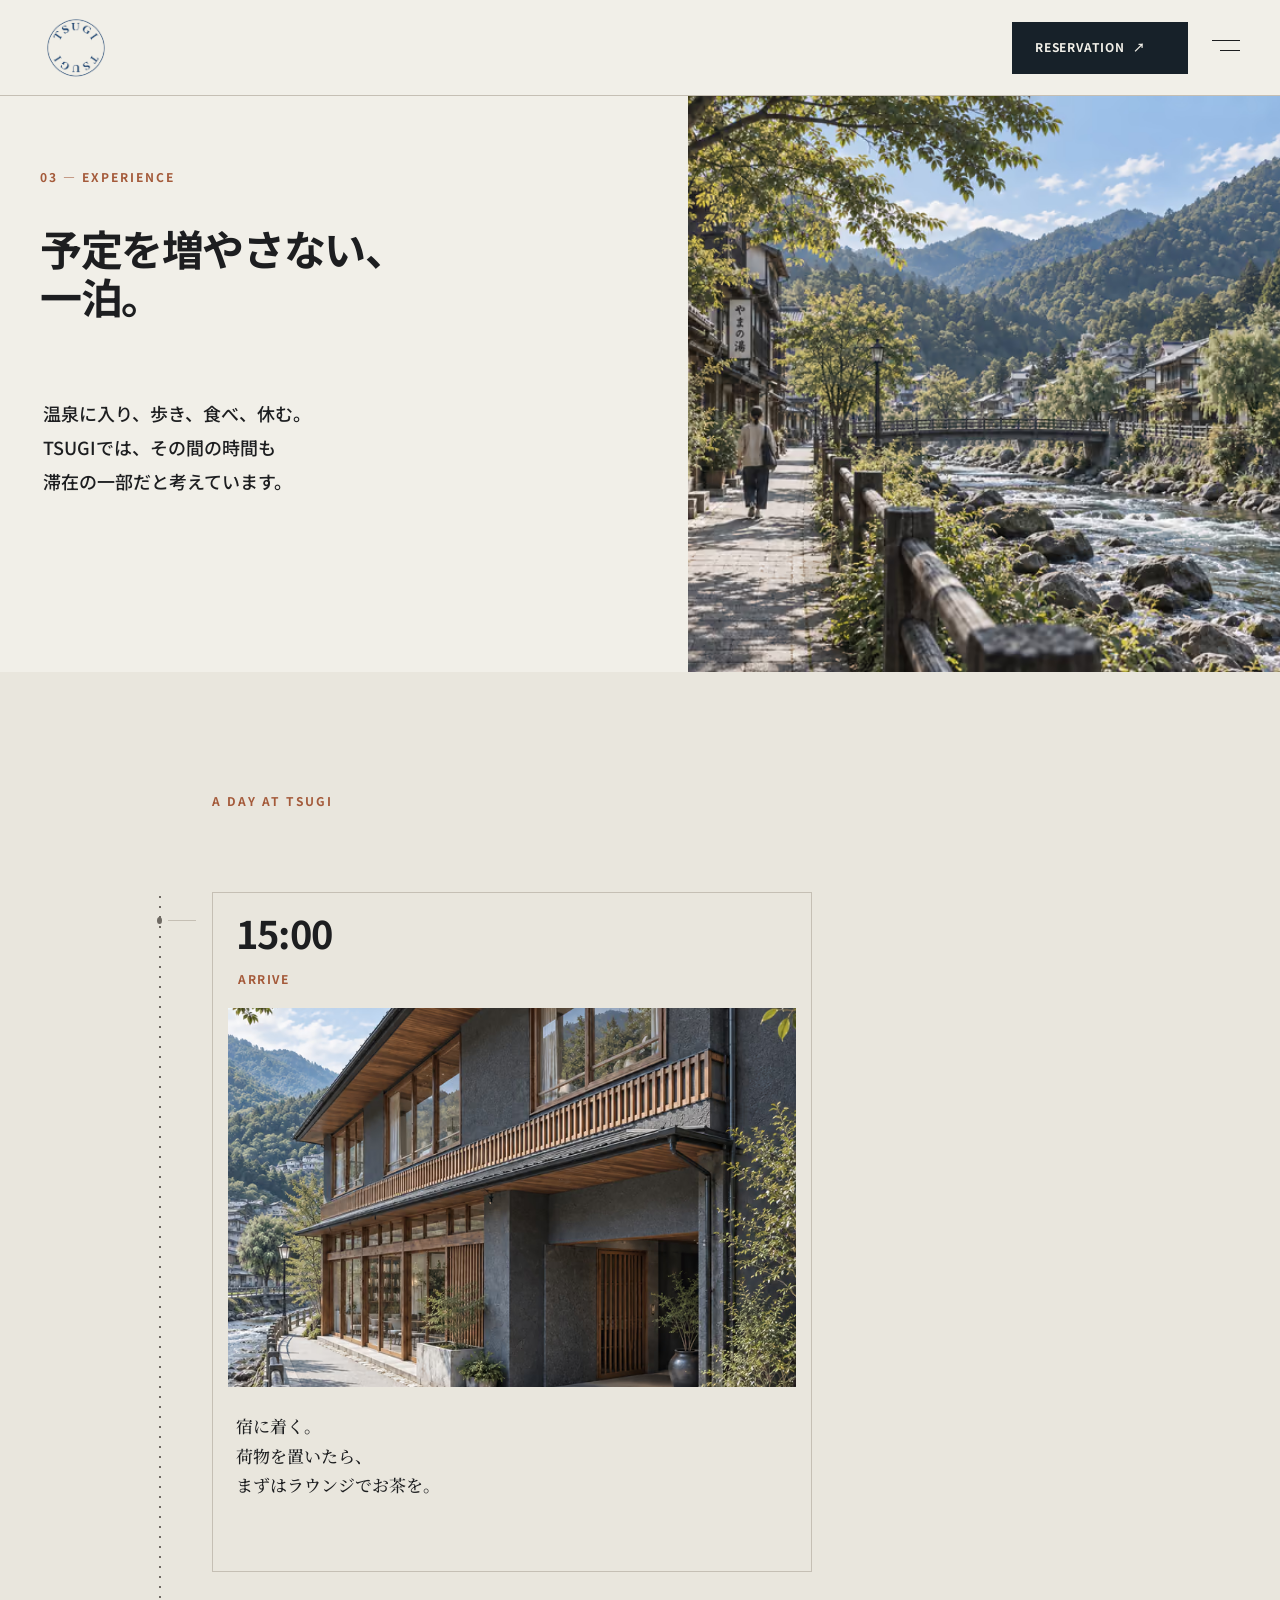
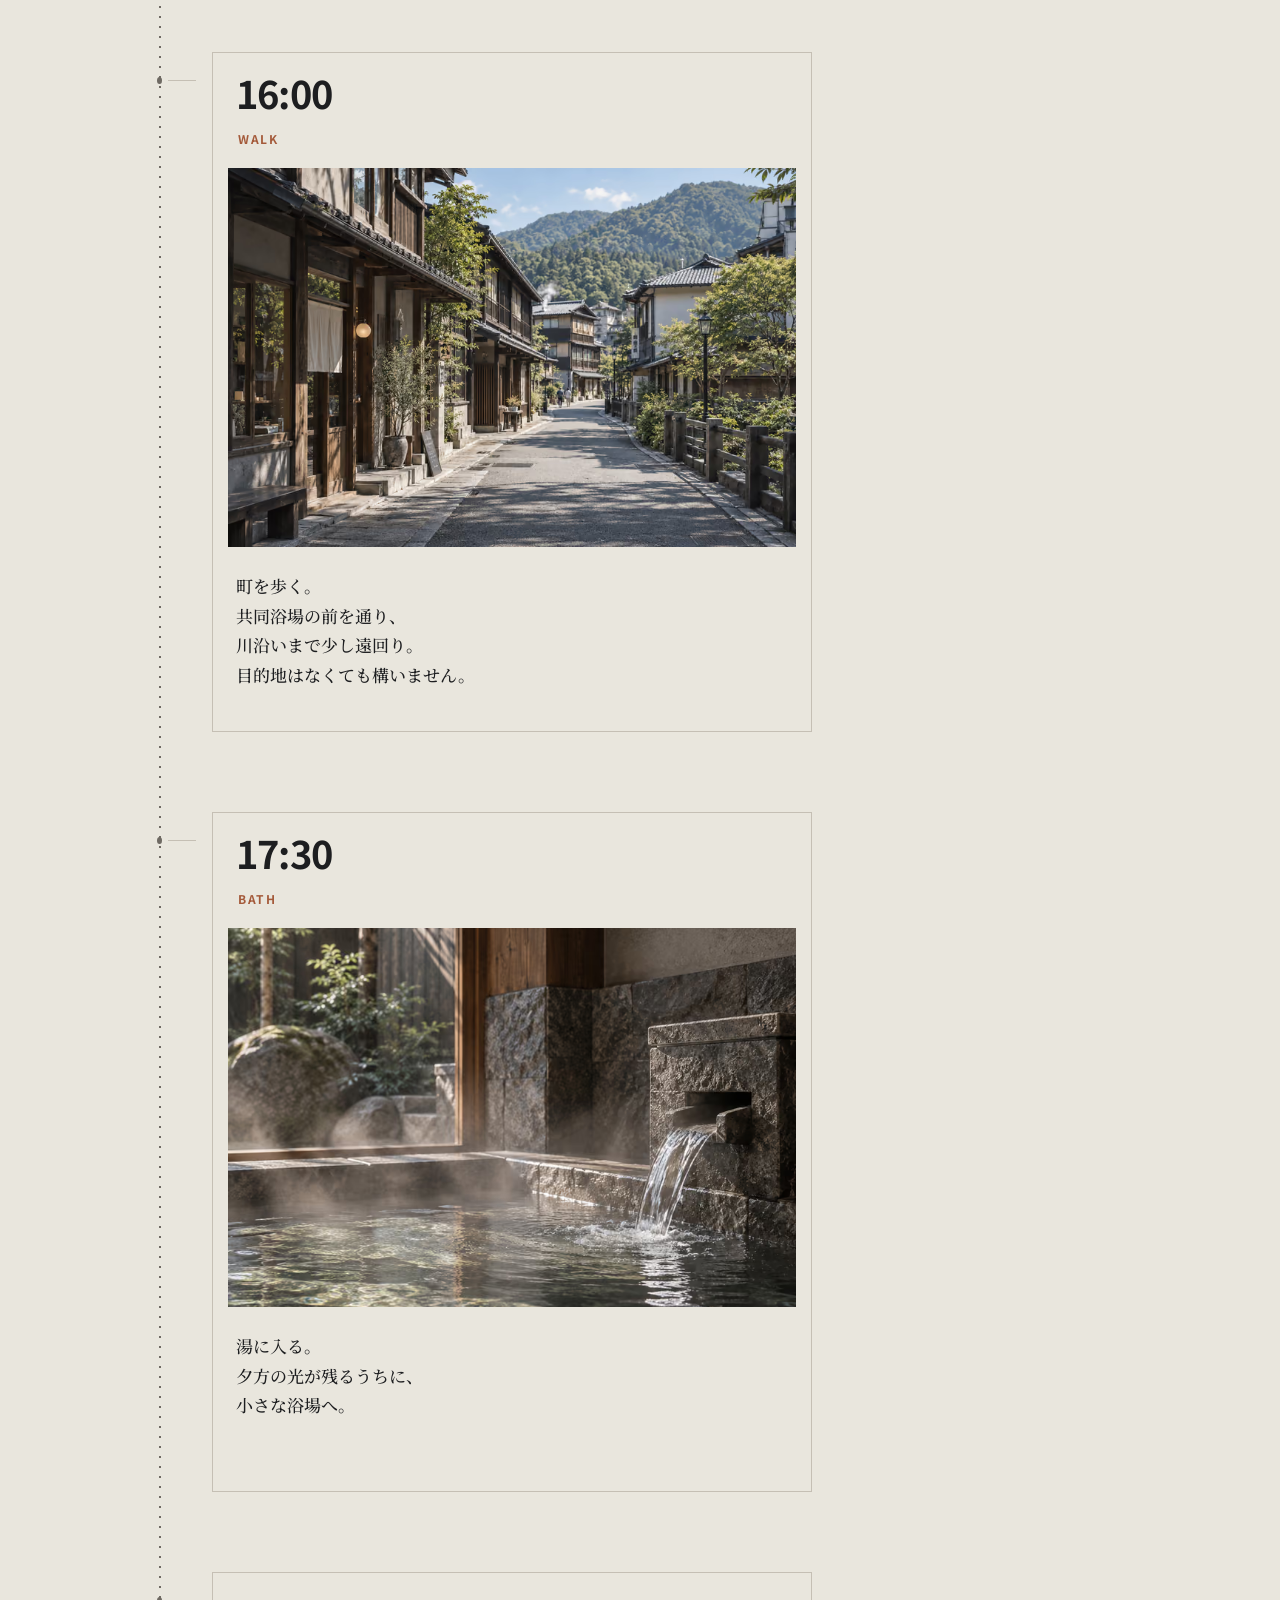
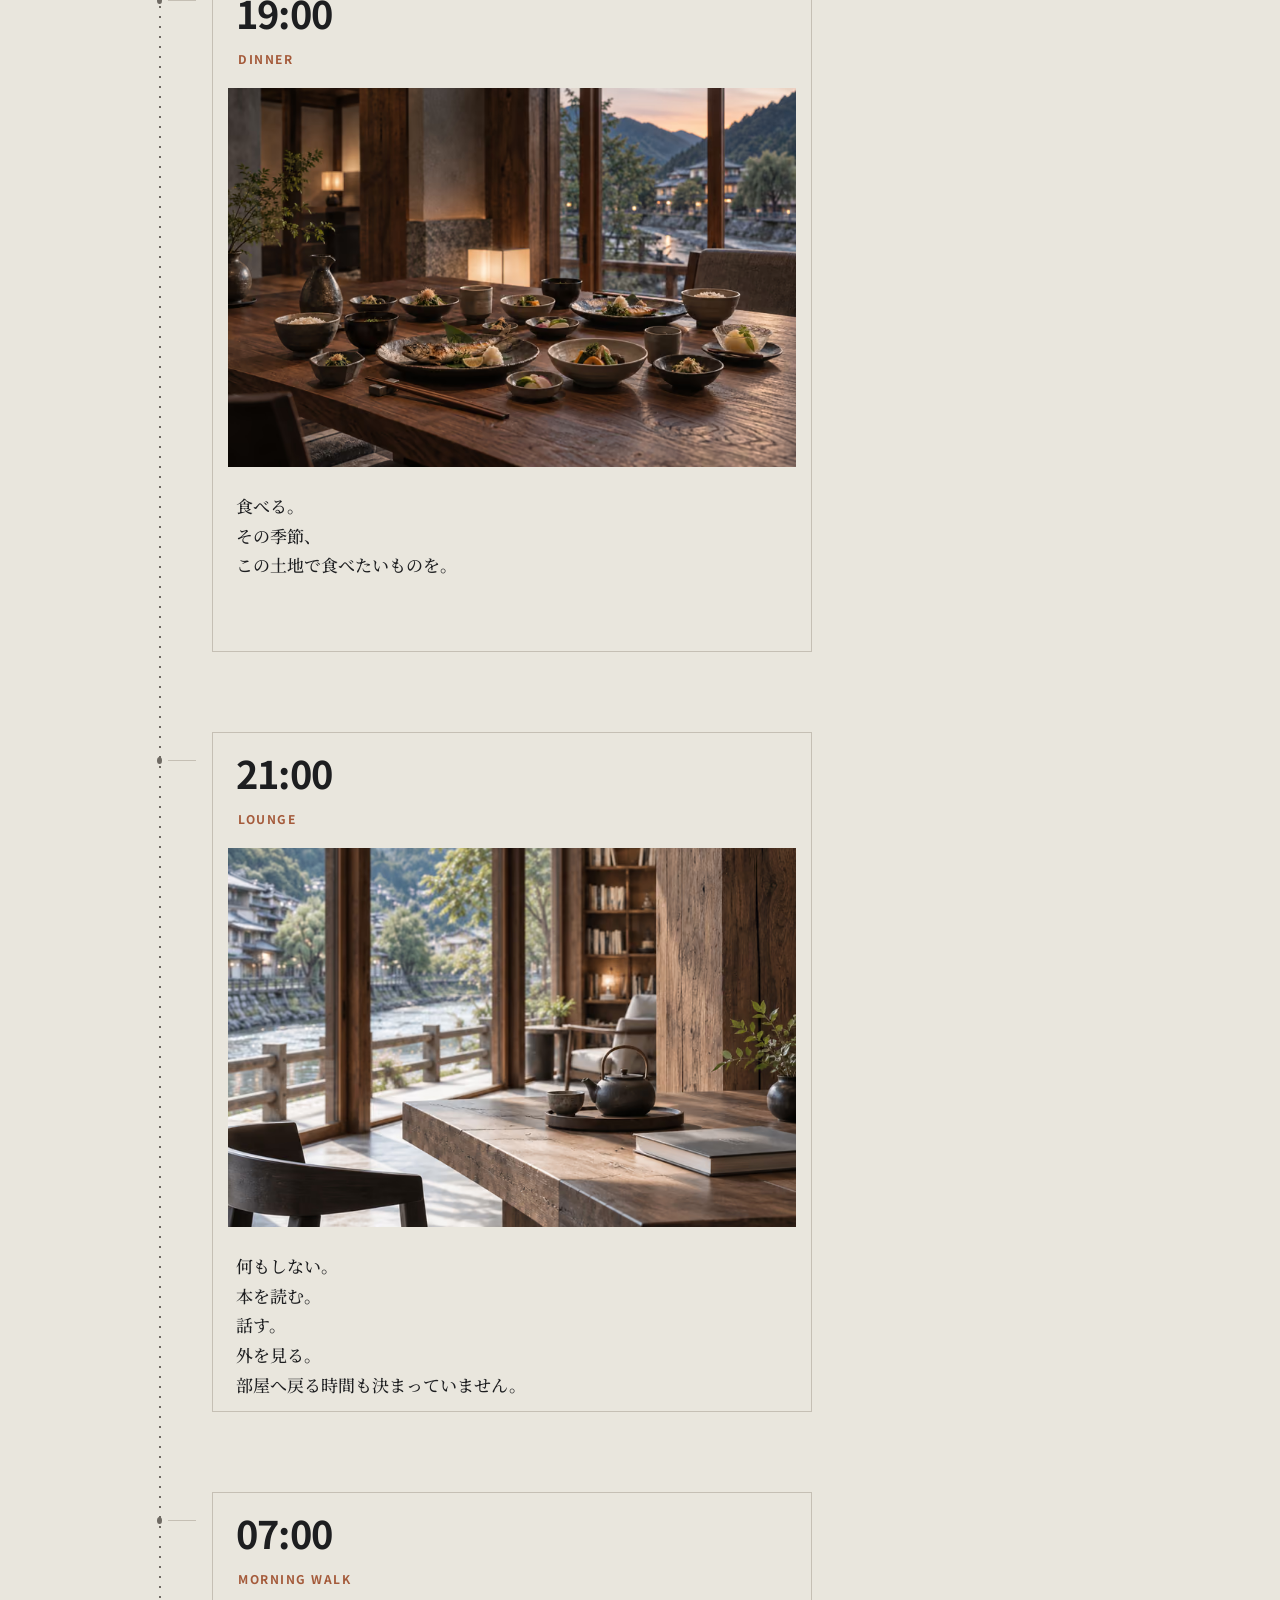
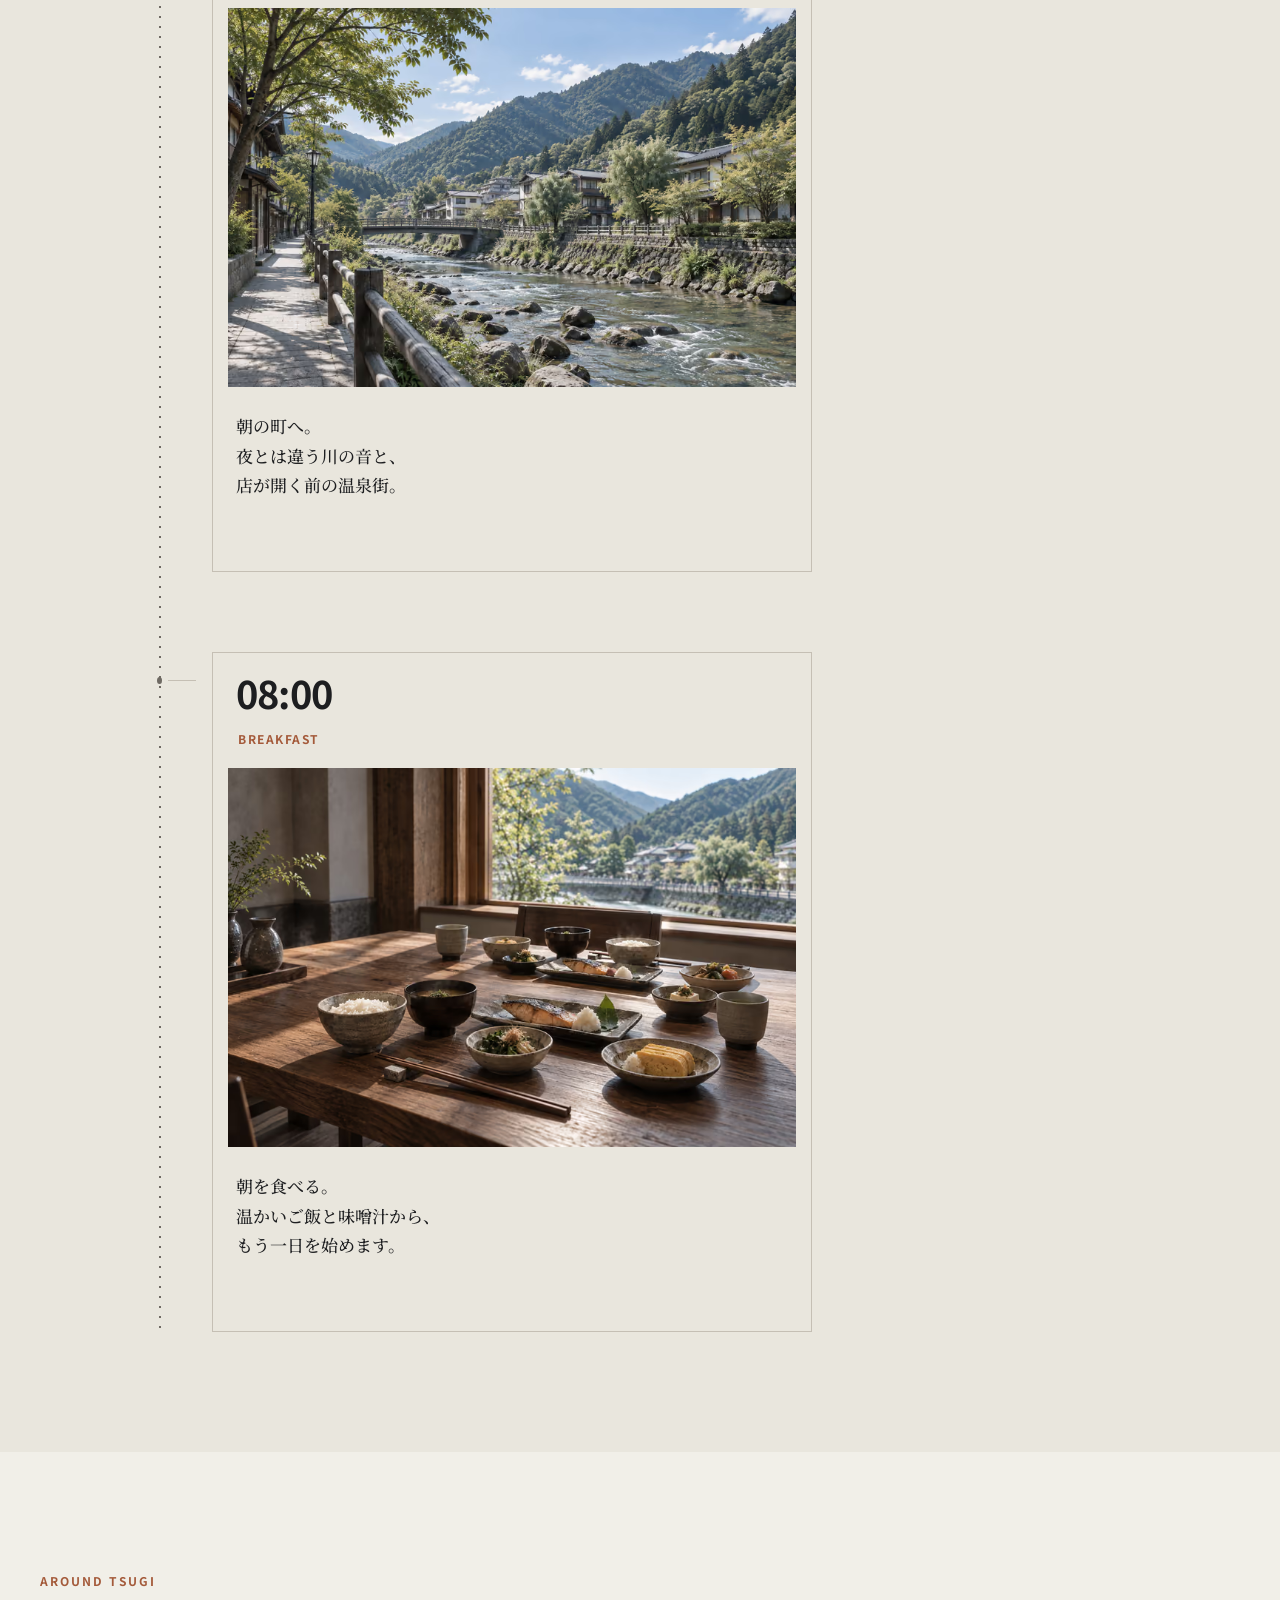
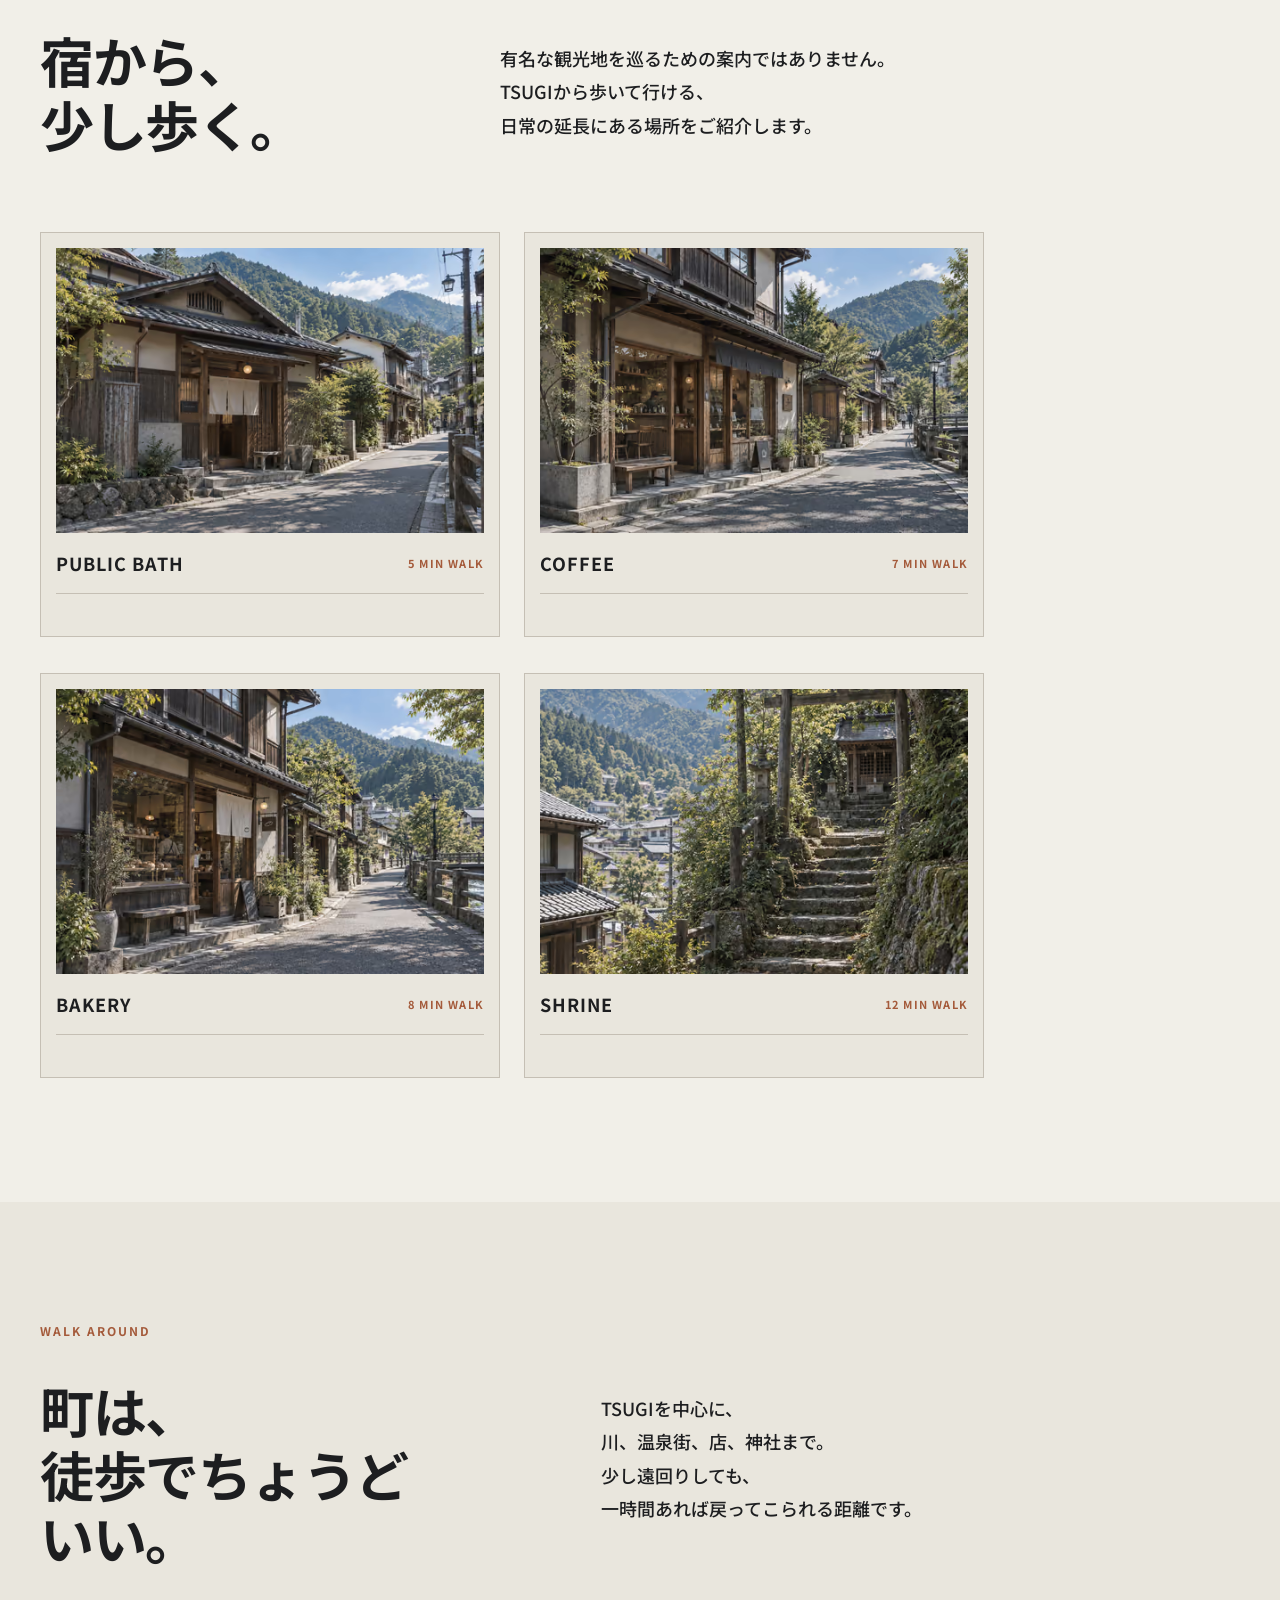
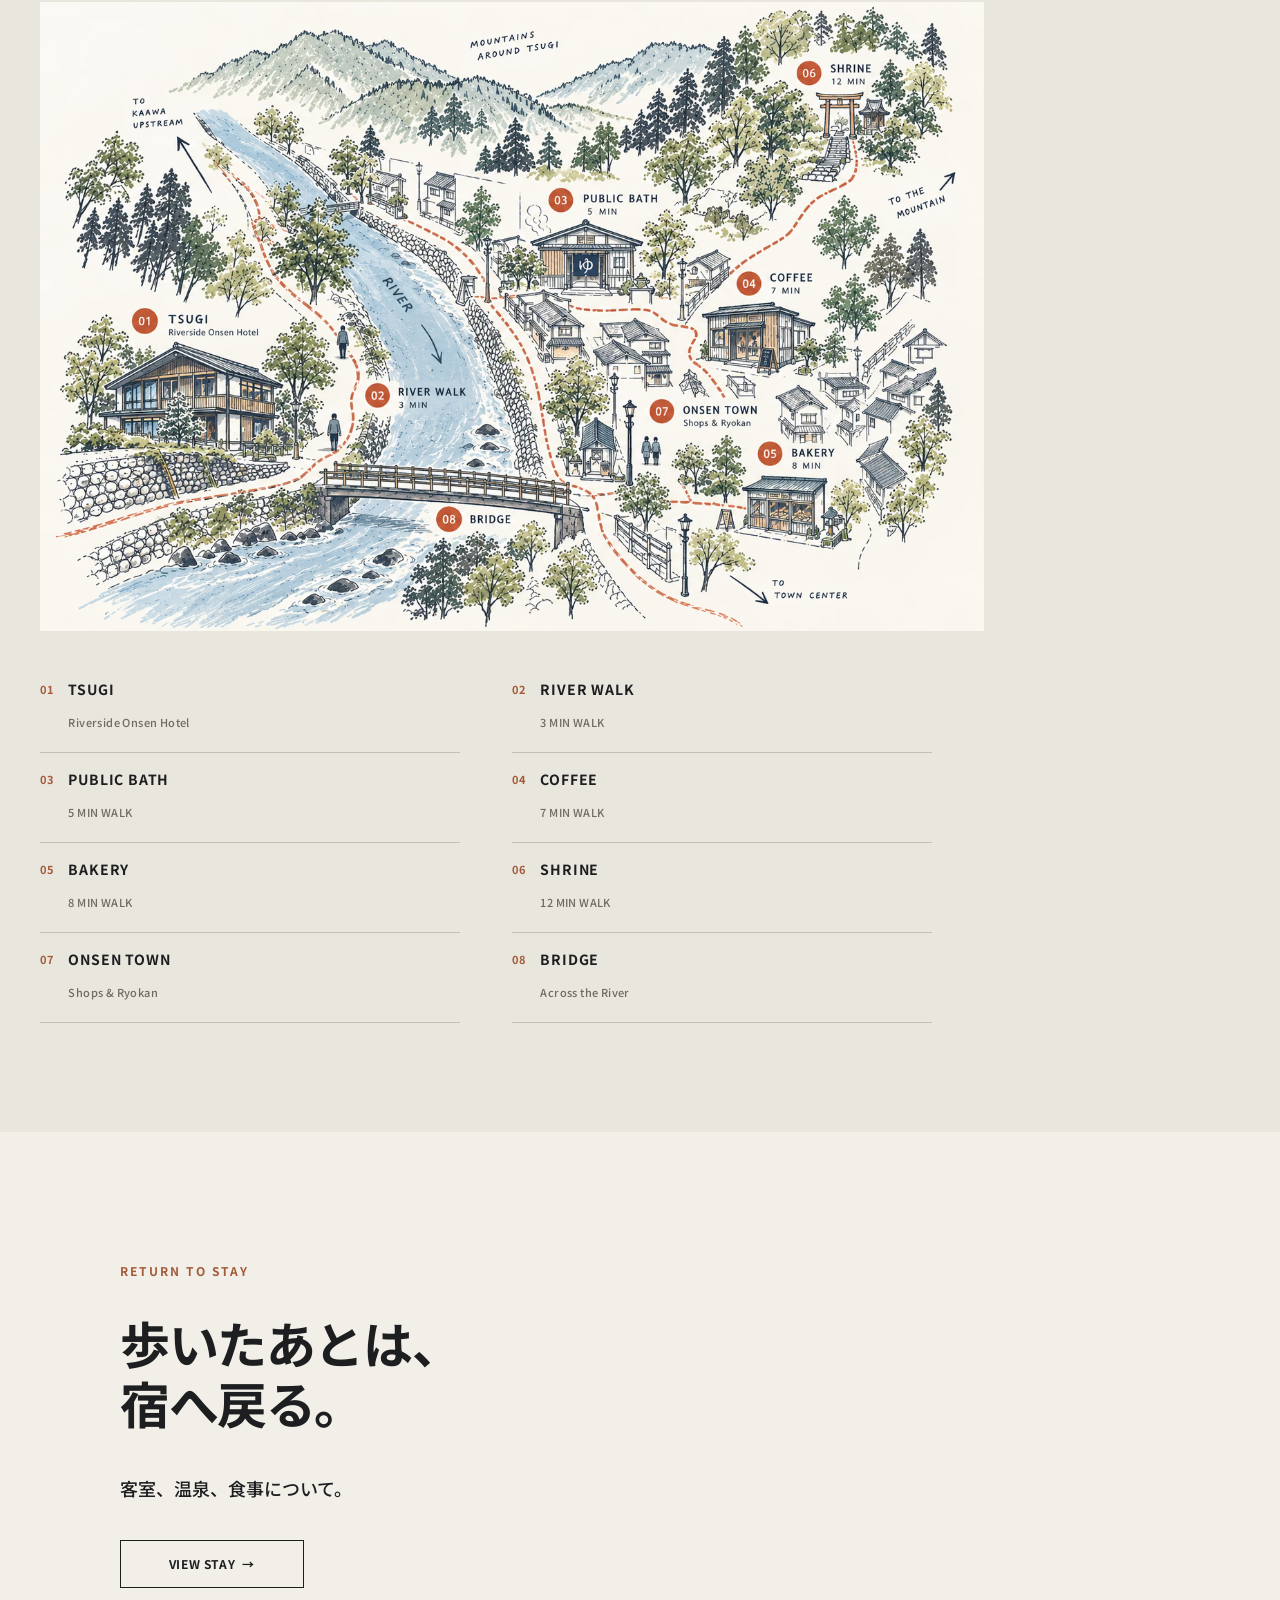
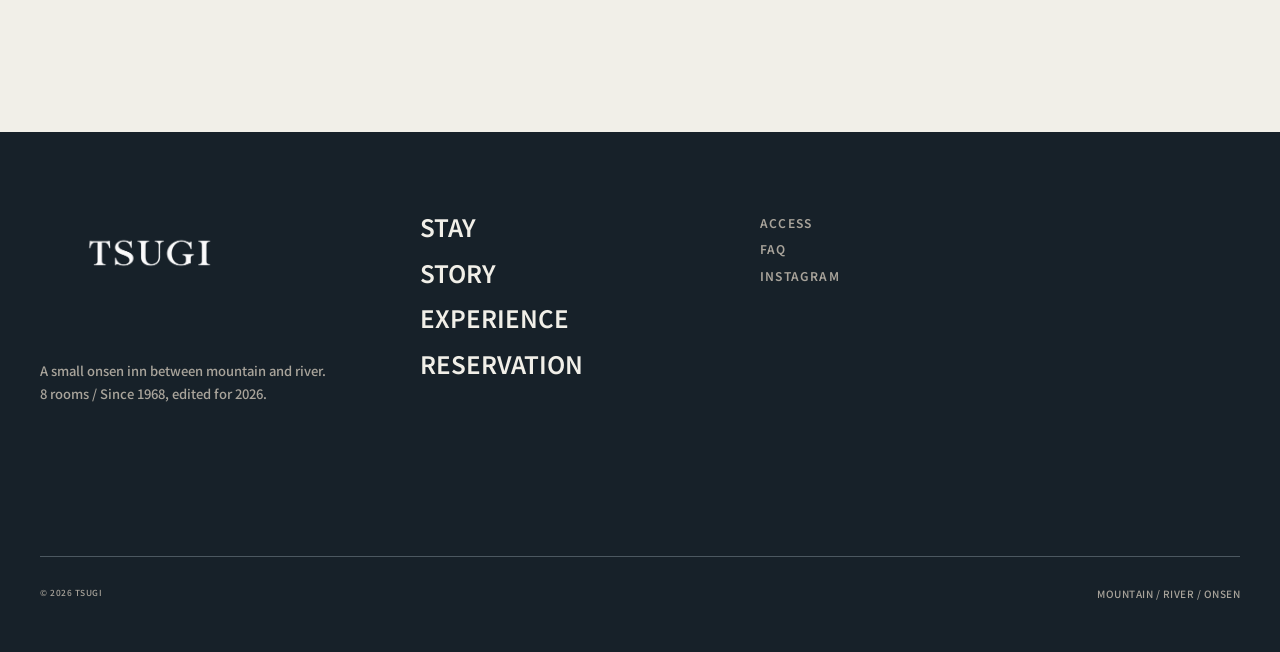
==== experience.html @ dc76c89a "perf: optimize responsive images" ====
<!doctype html>
<html lang="ja">
  <head>
    <meta charset="utf-8">
    <meta name="viewport" content="width=device-width, initial-scale=1">
    <title>EXPERIENCE | TSUGI</title>
    <link rel="preconnect" href="https://fonts.googleapis.com">
    <link rel="preconnect" href="https://fonts.gstatic.com" crossorigin>
    <link href="https://fonts.googleapis.com/css2?family=Noto+Sans+JP:wght@400;500;600;700&amp;family=Noto+Serif+JP:wght@400;500;600&amp;display=swap" rel="stylesheet">
    <link rel="stylesheet" href="assets/css/foundation.css">
    <link rel="stylesheet" href="assets/css/layout.css">
    <link rel="stylesheet" href="assets/css/components.css">
    <link rel="stylesheet" href="assets/css/pages.css">
    <script src="assets/js/main.js" defer></script>
  </head>
  <body class="site-shell page-experience">
    <a class="skip-link" href="#main-content">本文へ移動</a>
    <header class="site-header">
      <div class="site-header__inner container">
        <a class="site-header__logo" href="index.html" aria-label="TSUGI ホーム"><img src="assets/logos/tsugi_circle_logo.png" alt="" width="1254" height="1254"></a>
        <div class="site-header__actions">
          <nav class="site-header__nav" aria-label="グローバルナビゲーション"><ul class="site-header__nav-list">
            <li><a class="site-header__nav-link" href="index.html">HOME</a></li><li><a class="site-header__nav-link" href="stay.html">STAY</a></li><li><a class="site-header__nav-link" href="story.html">STORY</a></li><li><a class="site-header__nav-link" href="experience.html" aria-current="page">EXPERIENCE</a></li>
          </ul></nav>
          <a class="button button--primary site-header__reservation" href="reservation.html"><span>RESERVATION</span><span class="site-header__reservation-arrow" aria-hidden="true">↗</span></a>
          <button class="menu-toggle" type="button" aria-expanded="false" aria-controls="site-menu" aria-label="メニューを開く" data-menu-button><span class="menu-toggle__icon" aria-hidden="true"><span></span><span></span></span></button>
        </div>
      </div>
    </header>

    <div class="menu-overlay" id="site-menu" aria-hidden="true" data-site-menu hidden>
      <div class="menu-overlay__inner container">
        <div class="menu-overlay__top"><a class="menu-overlay__logo" href="index.html" aria-label="TSUGI ホーム"><img src="assets/logos/tsugi_circle_logo_white.png" alt="" width="1254" height="1254"></a><button class="menu-overlay__close" type="button" aria-label="メニューを閉じる" data-menu-close></button></div>
        <nav class="menu-overlay__navigation" aria-label="メニュー"><ul class="menu-overlay__main-list">
          <li><a class="menu-overlay__main-link" href="index.html">HOME</a></li><li><a class="menu-overlay__main-link" href="stay.html">STAY</a></li><li><a class="menu-overlay__main-link" href="story.html">STORY</a></li><li><a class="menu-overlay__main-link" href="experience.html" aria-current="page">EXPERIENCE</a></li><li><a class="menu-overlay__main-link" href="reservation.html">RESERVATION</a></li>
        </ul></nav>
        <div class="menu-overlay__footer"><ul class="menu-overlay__utility" aria-label="補助メニュー"><li><a href="experience.html#access">ACCESS</a></li><li><a href="stay.html#faq">FAQ</a></li><li><span>INSTAGRAM</span></li></ul><div class="menu-overlay__brand-note"><strong>TSUGI</strong><span>A small onsen inn in between mountain and river.</span></div></div>
      </div>
    </div>

    <main class="site-main" id="main-content" tabindex="-1">
      <section class="experience-hero" aria-labelledby="experience-title">
        <div class="experience-hero__content">
          <p class="section-label">03 — EXPERIENCE</p>
          <h1 class="experience-hero__title" id="experience-title">予定を増やさない、<br>一泊。</h1>
          <p class="experience-hero__intro">温泉に入り、<br>歩き、<br>食べ、<br>休む。<br>TSUGIでは、<br>その間の時間も<br>滞在の一部だと考えています。</p>
          <a class="experience-text-link experience-hero__link" href="#day">A DAY AT TSUGI&nbsp; →</a>
          <figure class="experience-hero__figure">
            <picture class="responsive-picture">
              <source type="image/avif" srcset="assets/images/optimized/experience/23_morning_walk-480w.avif 480w, assets/images/optimized/experience/23_morning_walk-768w.avif 768w, assets/images/optimized/experience/23_morning_walk-1024w.avif 1024w, assets/images/optimized/experience/23_morning_walk-1536w.avif 1536w" sizes="(min-width: 1024px) 60vw, 100vw">
              <source type="image/webp" srcset="assets/images/optimized/experience/23_morning_walk-480w.webp 480w, assets/images/optimized/experience/23_morning_walk-768w.webp 768w, assets/images/optimized/experience/23_morning_walk-1024w.webp 1024w, assets/images/optimized/experience/23_morning_walk-1536w.webp 1536w" sizes="(min-width: 1024px) 60vw, 100vw">
              <img src="assets/images/experience/23_morning_walk.png" alt="川沿いの温泉街を朝歩く人" width="1536" height="1024" loading="eager" fetchpriority="high">
            </picture>
          </figure>
        </div>
      </section>

      <section class="experience-day" id="day" aria-labelledby="experience-day-title">
        <h2 class="section-label" id="experience-day-title">A DAY AT TSUGI</h2>
        <ol class="timeline">
          <li class="timeline__item">
            <article class="timeline-card">
              <header class="timeline-card__header"><time class="timeline-card__time" datetime="15:00">15:00</time><h3 class="timeline-card__label">ARRIVE</h3></header>
              <picture class="responsive-picture">
                <source type="image/avif" srcset="assets/images/optimized/exterior/03_entrance-480w.avif 480w, assets/images/optimized/exterior/03_entrance-768w.avif 768w, assets/images/optimized/exterior/03_entrance-1122w.avif 1122w" sizes="(min-width: 1366px) 38vw, (min-width: 768px) 568px, calc(100vw - 40px)">
                <source type="image/webp" srcset="assets/images/optimized/exterior/03_entrance-480w.webp 480w, assets/images/optimized/exterior/03_entrance-768w.webp 768w, assets/images/optimized/exterior/03_entrance-1122w.webp 1122w" sizes="(min-width: 1366px) 38vw, (min-width: 768px) 568px, calc(100vw - 40px)">
                <img class="timeline-card__image" src="assets/images/exterior/03_entrance.png" alt="川沿いにあるTSUGIの玄関" width="1122" height="1402" loading="lazy" decoding="async">
              </picture>
              <p class="timeline-card__copy">宿に着く。<br>荷物を置いたら、<br>まずはラウンジでお茶を。</p>
            </article>
            <p class="timeline-scene-note" aria-hidden="true">MOUNTAIN<br>LIGHT<br>ARRIVE</p>
          </li>
          <li class="timeline__item">
            <article class="timeline-card">
              <header class="timeline-card__header"><time class="timeline-card__time" datetime="16:00">16:00</time><h3 class="timeline-card__label">WALK</h3></header>
              <picture class="responsive-picture">
                <source type="image/avif" srcset="assets/images/optimized/experience/18_onsen_town-480w.avif 480w, assets/images/optimized/experience/18_onsen_town-768w.avif 768w, assets/images/optimized/experience/18_onsen_town-1024w.avif 1024w, assets/images/optimized/experience/18_onsen_town-1536w.avif 1536w" sizes="(min-width: 1366px) 38vw, (min-width: 768px) 568px, calc(100vw - 40px)">
                <source type="image/webp" srcset="assets/images/optimized/experience/18_onsen_town-480w.webp 480w, assets/images/optimized/experience/18_onsen_town-768w.webp 768w, assets/images/optimized/experience/18_onsen_town-1024w.webp 1024w, assets/images/optimized/experience/18_onsen_town-1536w.webp 1536w" sizes="(min-width: 1366px) 38vw, (min-width: 768px) 568px, calc(100vw - 40px)">
                <img class="timeline-card__image" src="assets/images/experience/18_onsen_town.png" alt="山を背景に続く温泉街" width="1536" height="1024" loading="lazy" decoding="async">
              </picture>
              <p class="timeline-card__copy">町を歩く。<br>共同浴場の前を通り、<br>川沿いまで少し遠回り。<br>目的地はなくても構いません。</p>
            </article>
            <p class="timeline-scene-note" aria-hidden="true">TOWN<br>RIVER<br>WALK</p>
          </li>
          <li class="timeline__item">
            <article class="timeline-card">
              <header class="timeline-card__header"><time class="timeline-card__time" datetime="17:30">17:30</time><h3 class="timeline-card__label">BATH</h3></header>
              <picture class="responsive-picture">
                <source type="image/avif" srcset="assets/images/optimized/bath/11_bath_detail-480w.avif 480w, assets/images/optimized/bath/11_bath_detail-768w.avif 768w, assets/images/optimized/bath/11_bath_detail-1122w.avif 1122w" sizes="(min-width: 1366px) 38vw, (min-width: 768px) 568px, calc(100vw - 40px)">
                <source type="image/webp" srcset="assets/images/optimized/bath/11_bath_detail-480w.webp 480w, assets/images/optimized/bath/11_bath_detail-768w.webp 768w, assets/images/optimized/bath/11_bath_detail-1122w.webp 1122w" sizes="(min-width: 1366px) 38vw, (min-width: 768px) 568px, calc(100vw - 40px)">
                <img class="timeline-card__image" src="assets/images/bath/11_bath_detail.png" alt="石造りの浴槽に注ぐ温泉" width="1122" height="1402" loading="lazy" decoding="async">
              </picture>
              <p class="timeline-card__copy">湯に入る。<br>夕方の光が残るうちに、<br>小さな浴場へ。</p>
            </article>
            <p class="timeline-scene-note" aria-hidden="true">STONE<br>STEAM<br>WATER</p>
          </li>
          <li class="timeline__item">
            <article class="timeline-card">
              <header class="timeline-card__header"><time class="timeline-card__time" datetime="19:00">19:00</time><h3 class="timeline-card__label">DINNER</h3></header>
              <picture class="responsive-picture">
                <source type="image/avif" srcset="assets/images/optimized/dining/12_dinner-480w.avif 480w, assets/images/optimized/dining/12_dinner-768w.avif 768w, assets/images/optimized/dining/12_dinner-1024w.avif 1024w, assets/images/optimized/dining/12_dinner-1536w.avif 1536w" sizes="(min-width: 1366px) 38vw, (min-width: 768px) 568px, calc(100vw - 40px)">
                <source type="image/webp" srcset="assets/images/optimized/dining/12_dinner-480w.webp 480w, assets/images/optimized/dining/12_dinner-768w.webp 768w, assets/images/optimized/dining/12_dinner-1024w.webp 1024w, assets/images/optimized/dining/12_dinner-1536w.webp 1536w" sizes="(min-width: 1366px) 38vw, (min-width: 768px) 568px, calc(100vw - 40px)">
                <img class="timeline-card__image" src="assets/images/dining/12_dinner.png" alt="食卓に並ぶ夕食の料理" width="1536" height="1024" loading="lazy" decoding="async">
              </picture>
              <p class="timeline-card__copy">食べる。<br>その季節、<br>この土地で食べたいものを。</p>
            </article>
            <p class="timeline-scene-note" aria-hidden="true">SEASON<br>TABLE<br>DINNER</p>
          </li>
          <li class="timeline__item">
            <article class="timeline-card">
              <header class="timeline-card__header"><time class="timeline-card__time" datetime="21:00">21:00</time><h3 class="timeline-card__label">LOUNGE</h3></header>
              <picture class="responsive-picture">
                <source type="image/avif" srcset="assets/images/optimized/lounge/05_lounge_detail-480w.avif 480w, assets/images/optimized/lounge/05_lounge_detail-768w.avif 768w, assets/images/optimized/lounge/05_lounge_detail-1122w.avif 1122w" sizes="(min-width: 1366px) 38vw, (min-width: 768px) 568px, calc(100vw - 40px)">
                <source type="image/webp" srcset="assets/images/optimized/lounge/05_lounge_detail-480w.webp 480w, assets/images/optimized/lounge/05_lounge_detail-768w.webp 768w, assets/images/optimized/lounge/05_lounge_detail-1122w.webp 1122w" sizes="(min-width: 1366px) 38vw, (min-width: 768px) 568px, calc(100vw - 40px)">
                <img class="timeline-card__image" src="assets/images/lounge/05_lounge_detail.png" alt="川を望むラウンジの木のテーブル" width="1122" height="1402" loading="lazy" decoding="async">
              </picture>
              <p class="timeline-card__copy">何もしない。<br>本を読む。<br>話す。<br>外を見る。<br>部屋へ戻る時間も決まっていません。</p>
            </article>
            <p class="timeline-scene-note" aria-hidden="true">READ<br>TEA<br>WINDOW</p>
          </li>
          <li class="timeline__item">
            <article class="timeline-card">
              <header class="timeline-card__header"><time class="timeline-card__time" datetime="07:00">07:00</time><h3 class="timeline-card__label">MORNING WALK</h3></header>
              <picture class="responsive-picture">
                <source type="image/avif" srcset="assets/images/optimized/experience/17_river-480w.avif 480w, assets/images/optimized/experience/17_river-768w.avif 768w, assets/images/optimized/experience/17_river-1024w.avif 1024w" sizes="(min-width: 1366px) 38vw, (min-width: 768px) 568px, calc(100vw - 40px)">
                <source type="image/webp" srcset="assets/images/optimized/experience/17_river-480w.webp 480w, assets/images/optimized/experience/17_river-768w.webp 768w, assets/images/optimized/experience/17_river-1024w.webp 1024w" sizes="(min-width: 1366px) 38vw, (min-width: 768px) 568px, calc(100vw - 40px)">
                <img class="timeline-card__image" src="assets/images/experience/17_river.png" alt="山あいの温泉街を流れる川" width="1536" height="1024" loading="lazy" decoding="async">
              </picture>
              <p class="timeline-card__copy">朝の町へ。<br>夜とは違う川の音と、<br>店が開く前の温泉街。</p>
            </article>
            <p class="timeline-scene-note" aria-hidden="true">MORNING<br>RIVER<br>QUIET</p>
          </li>
          <li class="timeline__item">
            <article class="timeline-card">
              <header class="timeline-card__header"><time class="timeline-card__time" datetime="08:00">08:00</time><h3 class="timeline-card__label">BREAKFAST</h3></header>
              <picture class="responsive-picture">
                <source type="image/avif" srcset="assets/images/optimized/dining/13_breakfast-480w.avif 480w, assets/images/optimized/dining/13_breakfast-768w.avif 768w, assets/images/optimized/dining/13_breakfast-1024w.avif 1024w, assets/images/optimized/dining/13_breakfast-1536w.avif 1536w" sizes="(min-width: 1366px) 38vw, (min-width: 768px) 568px, calc(100vw - 40px)">
                <source type="image/webp" srcset="assets/images/optimized/dining/13_breakfast-480w.webp 480w, assets/images/optimized/dining/13_breakfast-768w.webp 768w, assets/images/optimized/dining/13_breakfast-1024w.webp 1024w, assets/images/optimized/dining/13_breakfast-1536w.webp 1536w" sizes="(min-width: 1366px) 38vw, (min-width: 768px) 568px, calc(100vw - 40px)">
                <img class="timeline-card__image" src="assets/images/dining/13_breakfast.png" alt="温かいご飯と味噌汁を中心にした朝食" width="1536" height="1024" loading="lazy" decoding="async">
              </picture>
              <p class="timeline-card__copy">朝を食べる。<br>温かいご飯と味噌汁から、<br>もう一日を始めます。</p>
            </article>
            <p class="timeline-scene-note" aria-hidden="true">RICE<br>MISO<br>MORNING</p>
          </li>
        </ol>
      </section>

      <section class="experience-around" aria-labelledby="experience-around-title">
        <p class="section-label">AROUND TSUGI</p>
        <h2 class="experience-around__title" id="experience-around-title">宿から、<br>少し歩く。</h2>
        <p class="experience-around__intro">有名な観光地を巡るための案内ではありません。<br>TSUGIから歩いて行ける、<br>日常の延長にある場所をご紹介します。</p>
        <div class="experience-around__cards">
          <article class="around-card">
            <picture class="responsive-picture">
              <source type="image/avif" srcset="assets/images/optimized/experience/19_public_bath-480w.avif 480w, assets/images/optimized/experience/19_public_bath-768w.avif 768w, assets/images/optimized/experience/19_public_bath-1024w.avif 1024w, assets/images/optimized/experience/19_public_bath-1366w.avif 1366w" sizes="(min-width: 1366px) 42vw, (min-width: 1024px) 428px, (min-width: 768px) calc(100vw - 96px), calc(100vw - 64px)">
              <source type="image/webp" srcset="assets/images/optimized/experience/19_public_bath-480w.webp 480w, assets/images/optimized/experience/19_public_bath-768w.webp 768w, assets/images/optimized/experience/19_public_bath-1024w.webp 1024w, assets/images/optimized/experience/19_public_bath-1366w.webp 1366w" sizes="(min-width: 1366px) 42vw, (min-width: 1024px) 428px, (min-width: 768px) calc(100vw - 96px), calc(100vw - 64px)">
              <img class="around-card__image" src="assets/images/experience/19_public_bath.png" alt="温泉街にある木造の共同浴場" width="1536" height="1024" loading="lazy" decoding="async">
            </picture>
            <div class="around-card__meta"><h3>PUBLIC BATH</h3><p>5 MIN WALK</p></div>
          </article>
          <article class="around-card">
            <picture class="responsive-picture">
              <source type="image/avif" srcset="assets/images/optimized/experience/20_coffee_shop-480w.avif 480w, assets/images/optimized/experience/20_coffee_shop-768w.avif 768w, assets/images/optimized/experience/20_coffee_shop-1024w.avif 1024w, assets/images/optimized/experience/20_coffee_shop-1366w.avif 1366w" sizes="(min-width: 1366px) 42vw, (min-width: 1024px) 428px, (min-width: 768px) calc(100vw - 96px), calc(100vw - 64px)">
              <source type="image/webp" srcset="assets/images/optimized/experience/20_coffee_shop-480w.webp 480w, assets/images/optimized/experience/20_coffee_shop-768w.webp 768w, assets/images/optimized/experience/20_coffee_shop-1024w.webp 1024w, assets/images/optimized/experience/20_coffee_shop-1366w.webp 1366w" sizes="(min-width: 1366px) 42vw, (min-width: 1024px) 428px, (min-width: 768px) calc(100vw - 96px), calc(100vw - 64px)">
              <img class="around-card__image" src="assets/images/experience/20_coffee_shop.png" alt="温泉街の木造のコーヒーショップ" width="1536" height="1024" loading="lazy" decoding="async">
            </picture>
            <div class="around-card__meta"><h3>COFFEE</h3><p>7 MIN WALK</p></div>
          </article>
          <article class="around-card">
            <picture class="responsive-picture">
              <source type="image/avif" srcset="assets/images/optimized/experience/21_bakery-480w.avif 480w, assets/images/optimized/experience/21_bakery-768w.avif 768w, assets/images/optimized/experience/21_bakery-1024w.avif 1024w, assets/images/optimized/experience/21_bakery-1366w.avif 1366w" sizes="(min-width: 1366px) 42vw, (min-width: 1024px) 428px, (min-width: 768px) calc(100vw - 96px), calc(100vw - 64px)">
              <source type="image/webp" srcset="assets/images/optimized/experience/21_bakery-480w.webp 480w, assets/images/optimized/experience/21_bakery-768w.webp 768w, assets/images/optimized/experience/21_bakery-1024w.webp 1024w, assets/images/optimized/experience/21_bakery-1366w.webp 1366w" sizes="(min-width: 1366px) 42vw, (min-width: 1024px) 428px, (min-width: 768px) calc(100vw - 96px), calc(100vw - 64px)">
              <img class="around-card__image" src="assets/images/experience/21_bakery.png" alt="川沿いの通りにあるベーカリー" width="1536" height="1024" loading="lazy" decoding="async">
            </picture>
            <div class="around-card__meta"><h3>BAKERY</h3><p>8 MIN WALK</p></div>
          </article>
          <article class="around-card">
            <picture class="responsive-picture">
              <source type="image/avif" srcset="assets/images/optimized/experience/22_shrine_path-480w.avif 480w, assets/images/optimized/experience/22_shrine_path-768w.avif 768w, assets/images/optimized/experience/22_shrine_path-1122w.avif 1122w" sizes="(min-width: 1366px) 42vw, (min-width: 1024px) 428px, (min-width: 768px) calc(100vw - 96px), calc(100vw - 64px)">
              <source type="image/webp" srcset="assets/images/optimized/experience/22_shrine_path-480w.webp 480w, assets/images/optimized/experience/22_shrine_path-768w.webp 768w, assets/images/optimized/experience/22_shrine_path-1122w.webp 1122w" sizes="(min-width: 1366px) 42vw, (min-width: 1024px) 428px, (min-width: 768px) calc(100vw - 96px), calc(100vw - 64px)">
              <img class="around-card__image" src="assets/images/experience/22_shrine_path.png" alt="木立の中を神社へ続く石段" width="1122" height="1402" loading="lazy" decoding="async">
            </picture>
            <div class="around-card__meta"><h3>SHRINE</h3><p>12 MIN WALK</p></div>
          </article>
        </div>
      </section>

      <section class="experience-map" id="access" aria-labelledby="experience-map-title">
        <p class="section-label">WALK AROUND</p>
        <h2 class="experience-map__title" id="experience-map-title">町は、<br>徒歩でちょうどいい。</h2>
        <p class="experience-map__copy">TSUGIを中心に、<br>川、温泉街、店、神社まで。<br>少し遠回りしても、<br>一時間あれば戻ってこられる距離です。</p>
        <figure class="experience-map__figure">
          <picture class="responsive-picture">
            <source type="image/avif" srcset="assets/images/optimized/map/25_neighborhood_map_simplified-480w.avif 480w, assets/images/optimized/map/25_neighborhood_map_simplified-768w.avif 768w, assets/images/optimized/map/25_neighborhood_map_simplified-1024w.avif 1024w, assets/images/optimized/map/25_neighborhood_map_simplified-1366w.avif 1366w, assets/images/optimized/map/25_neighborhood_map_simplified-1536w.avif 1536w" sizes="(min-width: 1024px) 92vw, (min-width: 768px) calc(100vw - 66px), 100vw">
            <source type="image/webp" srcset="assets/images/optimized/map/25_neighborhood_map_simplified-480w.webp 480w, assets/images/optimized/map/25_neighborhood_map_simplified-768w.webp 768w, assets/images/optimized/map/25_neighborhood_map_simplified-1024w.webp 1024w, assets/images/optimized/map/25_neighborhood_map_simplified-1366w.webp 1366w, assets/images/optimized/map/25_neighborhood_map_simplified-1536w.webp 1536w" sizes="(min-width: 1024px) 92vw, (min-width: 768px) calc(100vw - 66px), 100vw">
            <img src="assets/images/map/25_neighborhood_map_simplified.png" alt="TSUGIと周辺の川、温泉街、店、神社を示す案内地図" width="1536" height="1024" loading="lazy" decoding="async">
          </picture>
        </figure>
        <ol class="map-legend" aria-label="地図の凡例">
          <li class="map-legend__item"><span class="map-legend__number">01</span><span class="map-legend__text"><strong>TSUGI</strong><small>Riverside Onsen Hotel</small></span></li>
          <li class="map-legend__item"><span class="map-legend__number">02</span><span class="map-legend__text"><strong>RIVER WALK</strong><small>3 MIN WALK</small></span></li>
          <li class="map-legend__item"><span class="map-legend__number">03</span><span class="map-legend__text"><strong>PUBLIC BATH</strong><small>5 MIN WALK</small></span></li>
          <li class="map-legend__item"><span class="map-legend__number">04</span><span class="map-legend__text"><strong>COFFEE</strong><small>7 MIN WALK</small></span></li>
          <li class="map-legend__item"><span class="map-legend__number">05</span><span class="map-legend__text"><strong>BAKERY</strong><small>8 MIN WALK</small></span></li>
          <li class="map-legend__item"><span class="map-legend__number">06</span><span class="map-legend__text"><strong>SHRINE</strong><small>12 MIN WALK</small></span></li>
          <li class="map-legend__item"><span class="map-legend__number">07</span><span class="map-legend__text"><strong>ONSEN TOWN</strong><small>Shops &amp; Ryokan</small></span></li>
          <li class="map-legend__item"><span class="map-legend__number">08</span><span class="map-legend__text"><strong>BRIDGE</strong><small>Across the River</small></span></li>
        </ol>
      </section>

      <section class="experience-closing" aria-labelledby="experience-closing-title">
        <p class="section-label experience-closing__label">RETURN TO STAY</p>
        <h2 class="experience-closing__title" id="experience-closing-title">歩いたあとは、<br>宿へ戻る。</h2>
        <p class="experience-closing__copy">客室、温泉、食事について。</p>
        <a class="button button--secondary experience-closing__button" href="stay.html">VIEW STAY&nbsp; →</a>
      </section>
    </main>

    <footer class="site-footer" id="site-footer"><div class="container">
      <div class="site-footer__grid">
        <div class="site-footer__brand"><a class="site-footer__logo" href="index.html" aria-label="TSUGI ホーム"><img src="assets/logos/tsugi_wordmark_white.png" alt="" width="1448" height="1086"></a><p class="site-footer__description"><span class="site-footer__description-brand">TSUGI<br></span>A small onsen inn between mountain and river.<br>8 rooms / Since 1968, edited for 2026.</p></div>
        <nav class="site-footer__main" aria-label="フッターナビゲーション"><ul class="site-footer__main-list"><li><a href="stay.html">STAY</a></li><li><a href="story.html">STORY</a></li><li><a href="experience.html" aria-current="page">EXPERIENCE</a></li><li><a href="reservation.html">RESERVATION</a></li></ul></nav>
        <nav class="site-footer__utility" aria-label="補助ナビゲーション"><ul class="site-footer__utility-list"><li><a href="experience.html#access">ACCESS</a></li><li><a href="stay.html#faq">FAQ</a></li><li><span class="site-footer__utility-text">INSTAGRAM</span></li></ul></nav>
      </div>
      <div class="site-footer__bottom"><small>© 2026 TSUGI</small><span class="site-footer__location">MOUNTAIN / RIVER / ONSEN</span></div>
    </div></footer>
  </body>
</html>
---- assets/css/layout.css ----
@layer layout;

@layer layout {
  .site-shell {
    display: flex;
    min-height: 100vh;
    flex-direction: column;
  }

  .site-main {
    flex: 1;
  }

  .container {
    width: min(calc(100% - (var(--page-gutter) * 2)), var(--container-max));
    margin-inline: auto;
  }

  .section {
    padding-block: var(--section-space);
  }

  .grid {
    display: grid;
    grid-template-columns: repeat(4, minmax(0, 1fr));
    gap: 12px;
  }

  @media (min-width: 768px) {
    .grid {
      grid-template-columns: repeat(12, minmax(0, 1fr));
      gap: 16px;
    }
  }

  @media (min-width: 1366px) {
    .grid {
      gap: 22px;
    }
  }

  @media (min-width: 1440px) {
    .grid {
      gap: 24px;
    }
  }
}
---- assets/css/components.css ----
@layer components;

@layer components {
  .skip-link {
    position: fixed;
    z-index: 2000;
    top: 12px;
    left: 12px;
    padding: 10px 14px;
    color: var(--color-bone);
    background: var(--color-navy);
    font-size: 13px;
    font-weight: 700;
    letter-spacing: 0.04em;
    transform: translateY(-160%);
  }

  .skip-link:focus {
    transform: translateY(0);
  }

  .site-header {
    position: relative;
    z-index: 100;
    height: var(--header-height);
    border-bottom: 1px solid var(--color-line);
    background: var(--color-bone);
  }

  .site-header__inner {
    display: flex;
    width: auto;
    height: 100%;
    margin-inline: 0;
    padding-right: 20px;
    padding-left: 14px;
    align-items: center;
    justify-content: space-between;
  }

  .site-header__logo,
  .menu-overlay__logo {
    display: inline-flex;
    flex: 0 0 auto;
    align-items: center;
  }

  .site-header__logo {
    width: 56px;
    height: 56px;
  }

  .site-header__logo img,
  .menu-overlay__logo img,
  .site-footer__logo img {
    width: 100%;
    height: 100%;
    object-fit: contain;
  }

  .site-header__actions {
    display: flex;
    height: 100%;
    align-items: center;
    gap: 3px;
  }

  .site-header__nav {
    display: none;
  }

  .button {
    display: inline-flex;
    min-height: 44px;
    align-items: center;
    justify-content: center;
    border: 1px solid transparent;
    border-radius: 0;
    font-weight: 700;
    line-height: 1.2;
  }

  .button--primary {
    width: 240px;
    min-height: 60px;
    padding-inline: 28px;
    color: var(--color-bone);
    background: var(--color-navy);
    font-size: 14px;
    letter-spacing: 1px;
  }

  .button--secondary {
    width: 160px;
    min-height: 44px;
    padding-inline: 20px;
    border-color: var(--color-ink);
    color: var(--color-ink);
    background: transparent;
    font-size: 12px;
    letter-spacing: 0.5px;
  }

  .site-header__reservation {
    width: 112px;
    min-width: 112px;
    min-height: 44px;
    padding: 0;
    border-color: transparent;
    color: var(--color-ink);
    background: transparent;
    font-size: 11px;
    letter-spacing: 0.6px;
  }

  .site-header__reservation-arrow {
    display: none;
  }

  .button:hover,
  .button:focus-visible,
  .site-header__nav-link:hover,
  .site-header__nav-link:focus-visible,
  .site-footer a:hover,
  .site-footer a:focus-visible {
    color: var(--color-rust);
  }

  .button--primary:hover,
  .button--primary:focus-visible {
    color: var(--color-navy);
    border-color: var(--color-navy);
    background: var(--color-bone);
  }

  .site-header__reservation:hover,
  .site-header__reservation:focus-visible {
    color: var(--color-rust);
    border-color: transparent;
    background: transparent;
  }

  .menu-toggle {
    display: inline-flex;
    width: 44px;
    height: 44px;
    cursor: pointer;
    align-items: center;
    justify-content: flex-end;
  }

  .menu-toggle__icon {
    position: relative;
    display: block;
    width: 28px;
    height: 40px;
  }

  .menu-toggle__icon span {
    position: absolute;
    right: 0;
    display: block;
    width: 28px;
    height: 1px;
    background: var(--color-ink);
  }

  .menu-toggle__icon span:first-child {
    top: 12px;
  }

  .menu-toggle__icon span:nth-child(2) {
    top: 22px;
    width: 20px;
  }

  .menu-overlay {
    position: fixed;
    z-index: 1000;
    inset: 0;
    overflow-y: auto;
    color: var(--color-bone);
    background: var(--color-navy);
  }

  .menu-overlay__inner {
    display: flex;
    width: 100%;
    max-width: none;
    min-height: 100%;
    margin: 0;
    padding: 16px 20px 24px;
    flex-direction: column;
    justify-content: space-between;
  }

  .menu-overlay__top {
    display: flex;
    height: 56px;
    align-items: center;
    justify-content: space-between;
  }

  .menu-overlay__logo {
    width: 56px;
    height: 56px;
  }

  .menu-overlay__close {
    position: relative;
    display: inline-flex;
    width: 40px;
    height: 40px;
    cursor: pointer;
    align-items: center;
    justify-content: center;
  }

  .menu-overlay__close::before,
  .menu-overlay__close::after {
    position: absolute;
    width: 28.284px;
    height: 1px;
    background: currentColor;
    content: "";
  }

  .menu-overlay__close::before {
    transform: rotate(45deg);
  }

  .menu-overlay__close::after {
    transform: rotate(-45deg);
  }

  .menu-overlay__navigation {
    width: 100%;
  }

  .menu-overlay__main-list {
    display: grid;
    gap: 8px;
  }

  .menu-overlay__main-link {
    position: relative;
    display: flex;
    min-height: 48px;
    align-items: center;
    color: var(--color-bone);
    font-size: 32px;
    font-weight: 600;
    letter-spacing: 0.6px;
    line-height: 1;
  }

  .menu-overlay__main-link[aria-current="page"] {
    padding-left: 32px;
  }

  .menu-overlay__main-link[aria-current="page"]::before {
    position: absolute;
    left: 0;
    color: var(--color-rust);
    content: "—";
    font-size: 14px;
    font-weight: 700;
  }

  .menu-overlay__main-link:hover,
  .menu-overlay__main-link:focus-visible {
    color: var(--color-rust);
  }

  .menu-overlay__main-list li:last-child {
    margin-top: 32px;
  }

  .menu-overlay__main-list li:last-child .menu-overlay__main-link {
    width: 100%;
    max-width: 335px;
    min-height: 56px;
    padding: 0 20px;
    color: var(--color-navy);
    background: var(--color-bone);
    font-size: 12px;
    font-weight: 700;
    letter-spacing: 1px;
    justify-content: space-between;
  }

  .menu-overlay__main-list li:last-child .menu-overlay__main-link::after {
    content: "↗";
    font-size: 16px;
    font-weight: 500;
  }

  .menu-overlay__footer {
    display: grid;
    gap: 24px;
  }

  .menu-overlay__utility {
    display: flex;
    flex-wrap: wrap;
    gap: 24px;
    color: var(--color-bone);
    font-size: 11px;
    font-weight: 600;
    letter-spacing: 1px;
  }

  .menu-overlay__brand-note {
    display: grid;
    gap: 6px;
  }

  .menu-overlay__brand-note strong {
    font-size: 12px;
    letter-spacing: 1.4px;
  }

  .menu-overlay__brand-note span {
    color: var(--color-muted);
    font-size: 10px;
    letter-spacing: 0.2px;
  }

  .section-label {
    color: var(--color-rust);
    font-family: var(--font-gothic);
    font-size: 11px;
    font-weight: 700;
    letter-spacing: 1.8px;
    text-transform: uppercase;
  }

  .site-footer {
    position: relative;
    height: 720px;
    padding: 0;
    color: var(--color-bone);
    background: var(--color-navy);
  }

  .site-footer > .container {
    position: relative;
    width: 100%;
    max-width: none;
    height: 100%;
    margin: 0;
  }

  .site-footer__grid,
  .site-footer__brand {
    display: contents;
  }

  .site-footer__logo {
    position: absolute;
    top: 68px;
    left: 0;
    display: block;
    width: 141px;
    height: 106px;
  }

  .site-footer__description {
    position: absolute;
    top: 492px;
    left: 20px;
    width: 300px;
    color: var(--color-muted);
    font-size: 12px;
    font-weight: 500;
    line-height: 1.75;
  }

  .site-footer__main {
    position: absolute;
    top: 168px;
    left: 20px;
    width: 335px;
  }

  .site-footer__main-list {
    display: grid;
    font-size: 24px;
    font-weight: 600;
    letter-spacing: 0.2px;
    line-height: 1.9;
  }

  .site-footer__utility {
    position: absolute;
    top: 394px;
    left: 20px;
  }

  .site-footer__utility-list {
    display: flex;
    gap: 24px;
    color: var(--color-muted);
    font-size: 11px;
    font-weight: 600;
    letter-spacing: 1px;
  }

  .site-footer__utility-text {
    cursor: default;
  }

  .site-footer__bottom {
    position: absolute;
    top: 452px;
    right: 20px;
    left: 20px;
    display: flex;
    height: 244px;
    margin: 0;
    padding-top: 198px;
    border-top: 1px solid var(--color-footer-line);
    color: var(--color-muted);
    font-size: 10px;
    font-weight: 500;
    justify-content: space-between;
    letter-spacing: 0.4px;
  }

  .site-footer__location {
    display: none;
  }

  @media (min-width: 768px) {
    .site-header__inner {
      width: min(calc(100% - (var(--page-gutter) * 2)), var(--container-max));
      margin-inline: auto;
      padding: 0;
    }

    .site-header__logo {
      width: 64px;
      height: 64px;
    }

    .site-header__actions {
      gap: 8px;
    }

    .site-header__reservation {
      width: 168px;
      min-width: 168px;
      min-height: 52px;
      padding-inline: 22px;
      border-color: var(--color-navy);
      color: var(--color-bone);
      background: var(--color-navy);
      font-size: 12px;
      letter-spacing: 0.8px;
      justify-content: flex-start;
      gap: 8px;
    }

    .site-header__reservation-arrow {
      display: inline;
    }

    .site-header__reservation:hover,
    .site-header__reservation:focus-visible {
      color: var(--color-navy);
      border-color: var(--color-navy);
      background: var(--color-bone);
    }

    .menu-overlay__inner {
      padding: 20px 40px 32px;
    }

    .menu-overlay__top {
      height: 64px;
    }

    .menu-overlay__logo {
      width: 64px;
      height: 64px;
    }

    .menu-overlay__main-list {
      gap: 12px;
    }

    .menu-overlay__main-list li:last-child {
      margin-top: 28px;
    }

    .menu-overlay__main-link {
      font-size: 36px;
    }

    .menu-overlay__main-list li:last-child .menu-overlay__main-link {
      width: 360px;
      max-width: none;
      min-height: 60px;
    }

    .site-footer {
      height: 520px;
    }

    .site-footer__logo {
      top: 56px;
      left: 32px;
      width: 190px;
      height: 128px;
    }

    .site-footer__description {
      top: 228px;
      left: 32px;
      width: 260px;
      font-size: 13px;
    }

    .site-footer__description-brand {
      display: none;
    }

    .site-footer__main {
      top: 72px;
      left: 320px;
      width: 200px;
    }

    .site-footer__main-list {
      font-size: 20px;
      letter-spacing: 0;
    }

    .site-footer__utility {
      top: 78px;
      left: 570px;
      width: 150px;
    }

    .site-footer__utility-list {
      display: grid;
      gap: 0;
      font-size: 12px;
      letter-spacing: 1.2px;
      line-height: 2.2;
    }

    .site-footer__bottom {
      top: 424px;
      right: 32px;
      left: 32px;
      height: auto;
      padding-top: 28px;
      letter-spacing: 0.5px;
    }

    .site-footer__location {
      display: block;
      width: 286px;
      text-align: right;
    }
  }

  @media (min-width: 1024px) {
    .site-header__logo {
      width: 72px;
      height: 72px;
    }

    .site-header__reservation {
      width: 176px;
      min-width: 176px;
    }

    .menu-overlay__inner {
      padding-top: 16px;
    }

    .menu-overlay__top {
      height: 72px;
    }

    .menu-overlay__logo {
      width: 72px;
      height: 72px;
    }

    .menu-overlay__main-link {
      font-size: 40px;
    }

    .menu-overlay__main-list li:last-child .menu-overlay__main-link {
      width: 376px;
    }

    .site-footer__logo {
      left: 40px;
      width: 220px;
    }

    .site-footer__description {
      left: 40px;
      width: 320px;
    }

    .site-footer__main {
      left: 420px;
      width: 260px;
    }

    .site-footer__main-list {
      font-size: 24px;
    }

    .site-footer__utility {
      left: 760px;
      width: 180px;
    }

    .site-footer__bottom {
      right: 40px;
      left: 40px;
    }
  }

  @media (min-width: 1366px) {
    .site-header__logo {
      width: 80px;
      height: 80px;
    }

    .site-header__actions {
      gap: 0;
    }

    .site-header__nav {
      position: absolute;
      top: 0;
      left: calc(100% - 720px);
      display: flex;
      height: 100%;
      align-items: center;
    }

    .site-header__nav-list {
      display: flex;
      align-items: center;
      gap: 40px;
    }

    .site-header__nav-link {
      font-size: 13px;
      font-weight: 700;
      letter-spacing: 0.9px;
    }

    .site-header__nav-link[aria-current="page"] {
      color: var(--color-rust);
    }

    .menu-toggle {
      display: none;
    }

    .button--secondary {
      width: 184px;
      min-height: 48px;
      padding-inline: 22px;
      letter-spacing: 0.6px;
    }

    .section-label {
      font-size: 12px;
      letter-spacing: 2px;
    }

    .site-footer__logo {
      left: 56px;
      width: 240px;
    }

    .site-footer__description {
      left: 56px;
      width: 360px;
    }

    .site-footer__main {
      left: 570px;
    }

    .site-footer__utility {
      left: 980px;
      width: 260px;
    }

    .site-footer__bottom {
      right: 56px;
      left: 56px;
    }
  }

  @media (min-width: 1440px) {
    .site-header__nav {
      left: 720px;
    }

    .site-header__nav-list {
      gap: 44px;
    }

    .site-footer__logo,
    .site-footer__description {
      left: 64px;
    }

    .site-footer__main {
      left: 600px;
    }

    .site-footer__utility {
      left: 1030px;
    }

    .site-footer__bottom {
      right: 64px;
      left: 64px;
    }
  }
}
---- assets/css/pages.css ----
@layer pages;

@layer pages {
  .page-home .site-main {
    background: var(--color-bone);
  }

  .page-home .section-label {
    line-height: 1.45;
  }

  .page-home .home-tablet-only,
  .page-home .home-wide-only,
  .page-home .home-desktop-only,
  .page-home figcaption {
    display: none;
  }

  .page-home .home-story__graphic span {
    display: block;
  }

  .page-home .home-hero,
  .page-home .home-introduction,
  .page-home .home-stay,
  .page-home .home-edit,
  .page-home .home-lounge,
  .page-home .home-story,
  .page-home .home-experience,
  .page-home .home-location,
  .page-home .home-final {
    position: relative;
    width: 100%;
  }

  .page-home .home-hero {
    height: 680px;
    background: var(--color-bone);
  }

  .page-home .home-hero__image {
    width: 100%;
    height: 360px;
    object-fit: cover;
    object-position: center;
  }

  .page-home .home-hero__content {
    position: static;
  }

  .page-home .home-hero__title {
    position: absolute;
    top: 402px;
    right: 0;
    left: 20px;
    font-size: 40px;
    font-weight: 800;
    letter-spacing: -0.8px;
    line-height: 1.08;
  }

  .page-home .home-hero__copy {
    position: absolute;
    top: 526px;
    left: 20px;
    font-size: 16px;
    font-weight: 500;
    line-height: 1.7;
  }

  .page-home .home-hero__date {
    position: absolute;
    top: 616px;
    left: 20px;
    color: var(--color-rust);
    font-size: 18px;
    font-weight: 700;
    letter-spacing: 2px;
    line-height: 1.45;
  }

  .page-home .home-introduction {
    height: 470px;
    background: var(--color-surface);
  }

  .page-home .home-introduction > .section-label {
    position: absolute;
    top: 88px;
    left: 20px;
  }

  .page-home .home-introduction__title {
    position: absolute;
    top: 136px;
    left: 20px;
    font-size: 36px;
    font-weight: 600;
    letter-spacing: -0.4px;
    line-height: 1.25;
  }

  .page-home .home-introduction__copy {
    position: absolute;
    top: 210px;
    left: 20px;
    font-size: 16px;
    font-weight: 500;
    line-height: 1.8;
  }

  .page-home .home-introduction__rule {
    position: absolute;
    top: 402px;
    left: 20px;
    width: 72px;
    height: 1px;
    background: var(--color-rust);
  }

  .page-home .home-stay {
    height: 1040px;
    background: var(--color-bone);
  }

  .page-home .home-stay > .section-label,
  .page-home .home-stay__title,
  .page-home .home-stay__image,
  .page-home .home-stay__meta,
  .page-home .home-stay__link,
  .page-home .home-lounge > .section-label,
  .page-home .home-lounge__title,
  .page-home .home-lounge__image,
  .page-home .home-lounge__copy,
  .page-home .home-story > .section-label,
  .page-home .home-story__title,
  .page-home .home-story__graphic,
  .page-home .home-story__image,
  .page-home .home-story__link,
  .page-home .home-experience > .section-label,
  .page-home .home-experience__title,
  .page-home .home-experience__image,
  .page-home .home-experience__copy,
  .page-home .home-experience__link,
  .page-home .home-location__text,
  .page-home .home-location__image,
  .page-home .home-location__meta,
  .page-home .home-location__link {
    position: absolute;
  }

  .page-home .home-stay > .section-label {
    top: 88px;
    left: 20px;
  }

  .page-home .home-stay__title {
    top: 130px;
    left: 20px;
    font-size: 38px;
    font-weight: 800;
    line-height: 1.12;
  }

  .page-home .home-stay__image,
  .page-home .home-lounge__image,
  .page-home .home-story__image,
  .page-home .home-experience__image,
  .page-home .home-location__image {
    overflow: hidden;
  }

  .page-home .home-stay__image img,
  .page-home .home-lounge__image img,
  .page-home .home-story__image img,
  .page-home .home-experience__image img,
  .page-home .home-location__image img {
    width: 100%;
    height: 100%;
    object-fit: cover;
  }

  .page-home .home-stay__image--room {
    top: 244px;
    right: 20px;
    left: 20px;
    height: 248px;
  }

  .page-home .home-stay__image--bath {
    top: 524px;
    right: 20px;
    width: 240px;
    height: 164px;
  }

  .page-home .home-stay__image--dining {
    top: 720px;
    left: 20px;
    width: 210px;
    height: 140px;
  }

  .page-home .home-stay__meta {
    top: 892px;
    left: 20px;
    color: var(--color-stone);
    font-size: 13px;
    font-weight: 600;
    letter-spacing: 0.4px;
    line-height: 1.45;
  }

  .page-home .home-section-link {
    white-space: nowrap;
  }

  .page-home .home-stay__link {
    top: 960px;
    right: 20px;
  }

  .page-home .home-edit {
    height: 520px;
    color: var(--color-bone);
    background: var(--color-navy);
  }

  .page-home .home-edit__label {
    position: absolute;
    top: 60px;
    left: 20px;
    font-size: 11px;
    font-weight: 700;
    letter-spacing: 1.6px;
    line-height: 1.45;
  }

  .page-home .home-edit__graphic {
    position: absolute;
    top: 112px;
    left: 14px;
    font-size: 88px;
    font-weight: 800;
    letter-spacing: -2px;
    line-height: 1;
    white-space: nowrap;
  }

  .page-home .home-edit__title {
    position: absolute;
    top: 294px;
    left: 20px;
    font-size: 34px;
    font-weight: 700;
    line-height: 1.3;
  }

  .page-home .home-edit__note {
    position: absolute;
    top: 442px;
    left: 20px;
    color: var(--color-muted);
    font-size: 11px;
    font-weight: 600;
    letter-spacing: 0.5px;
    line-height: 1.45;
  }

  .page-home .home-lounge {
    height: 930px;
    background: var(--color-surface);
  }

  .page-home .home-lounge > .section-label {
    top: 84px;
    left: 20px;
  }

  .page-home .home-lounge__title {
    top: 130px;
    left: 20px;
    font-size: 36px;
    font-weight: 700;
    line-height: 1.18;
  }

  .page-home .home-lounge__image--main {
    top: 286px;
    left: 0;
    width: 100%;
    height: 270px;
  }

  .page-home .home-lounge__image--detail {
    top: 590px;
    right: 20px;
    width: 220px;
    height: 192px;
  }

  .page-home .home-lounge__copy {
    top: 820px;
    left: 20px;
    font-size: 16px;
    font-weight: 500;
    line-height: 1.75;
  }

  .page-home .home-story {
    height: 1000px;
    background: var(--color-bone);
  }

  .page-home .home-story > .section-label {
    top: 88px;
    left: 20px;
  }

  .page-home .home-story__title {
    top: 134px;
    left: 20px;
    font-size: 36px;
    font-weight: 700;
    line-height: 1.22;
  }

  .page-home .home-story__graphic {
    top: 306px;
    left: 20px;
    font-size: 48px;
    font-weight: 800;
    letter-spacing: 0.4px;
    line-height: 1.02;
  }

  .page-home .home-story__image--beam {
    top: 478px;
    right: 20px;
    width: 280px;
    height: 210px;
  }

  .page-home .home-story__image--courtyard {
    top: 720px;
    left: 20px;
    width: 220px;
    height: 165px;
  }

  .page-home .home-story__link {
    top: 920px;
    right: 20px;
  }

  .page-home .home-experience {
    height: 800px;
    background: var(--color-surface);
  }

  .page-home .home-experience > .section-label {
    top: 88px;
    left: 20px;
  }

  .page-home .home-experience__title {
    top: 134px;
    left: 20px;
    font-size: 40px;
    font-weight: 700;
    line-height: 1.18;
  }

  .page-home .home-experience__image--walk {
    top: 264px;
    left: 20px;
    width: 280px;
    height: 210px;
  }

  .page-home .home-experience__image--river {
    top: 510px;
    right: 20px;
    width: 165px;
    height: 118px;
  }

  .page-home .home-experience__copy {
    top: 664px;
    left: 20px;
    font-size: 16px;
    font-weight: 500;
    line-height: 1.75;
  }

  .page-home .home-experience__link {
    top: 736px;
    right: 20px;
    width: 180px;
  }

  .page-home .home-location {
    height: 650px;
    background: var(--color-bone);
  }

  .page-home .home-location__text {
    top: 80px;
    right: 20px;
    left: 20px;
  }

  .page-home .home-location__title {
    margin-top: 28px;
    font-size: 32px;
    font-weight: 700;
    line-height: 1.3;
  }

  .page-home .home-location__image {
    top: 260px;
    right: 20px;
    left: 20px;
    height: 224px;
  }

  .page-home .home-location__meta {
    top: 516px;
    left: 20px;
    color: var(--color-stone);
    font-size: 13px;
    font-weight: 600;
    line-height: 1.45;
  }

  .page-home .home-location__link {
    top: 574px;
    right: 20px;
    width: 140px;
  }

  .page-home .home-final {
    height: 720px;
    background: var(--color-surface);
  }

  .page-home .home-final__image {
    width: 100%;
    height: 300px;
    border-bottom: 1px solid var(--color-line);
    object-fit: cover;
    object-position: center;
  }

  .page-home .home-final__content {
    position: static;
  }

  .page-home .home-final__content > .section-label {
    position: absolute;
    top: 366px;
    left: 20px;
  }

  .page-home .home-final__title {
    position: absolute;
    top: 410px;
    left: 20px;
    font-size: 40px;
    font-weight: 600;
    letter-spacing: -0.4px;
    line-height: 1.18;
  }

  .page-home .home-final__button {
    position: absolute;
    top: 548px;
    right: 20px;
    left: 20px;
    width: auto;
    min-height: 72px;
  }

  .page-home .home-final__note {
    position: absolute;
    top: 654px;
    left: 20px;
    color: var(--color-stone);
    font-size: 11px;
    font-weight: 500;
    line-height: 1.45;
  }

  @media (max-width: 359px) {
    .page-home .home-hero__title {
      font-size: 36px;
    }

    .page-home .home-edit__graphic {
      font-size: 78px;
    }

    .page-home .home-location__meta {
      font-size: 12px;
    }
  }

  @media (min-width: 768px) {
    .page-home .home-tablet-only,
    .page-home figcaption {
      display: block;
    }

    .page-home .button.home-tablet-only {
      display: inline-flex;
    }

    .page-home .home-label__tablet,
    .page-home .home-title__tablet,
    .page-home .home-meta__tablet,
    .page-home .home-link__tablet {
      display: inline;
    }

    .page-home .home-label__sp,
    .page-home .home-title__sp,
    .page-home .home-meta__sp,
    .page-home .home-link__sp,
    .page-home .home-edit__note-sp,
    .page-home .home-introduction__copy--sp,
    .page-home .home-break__sp {
      display: none;
    }

    .page-home .section-label {
      font-size: 12px;
      letter-spacing: 2px;
      line-height: 1.45;
    }

    .page-home .home-section-link,
    .page-home .home-introduction__link,
    .page-home .home-lounge__link {
      width: 184px;
      min-height: 48px;
      padding-inline: 22px;
      letter-spacing: 0.6px;
    }

    .page-home .home-hero {
      height: 1040px;
    }

    .page-home .home-hero__image {
      position: absolute;
      top: 430px;
      left: 0;
      width: 100%;
      height: 512px;
    }

    .page-home .home-hero__metadata {
      position: absolute;
      top: 56px;
      left: 32px;
      color: var(--color-rust);
      font-size: 11px;
      font-weight: 700;
      letter-spacing: 1.8px;
      line-height: 1.45;
    }

    .page-home .home-hero__title {
      top: 110px;
      right: auto;
      left: 32px;
      width: 620px;
      font-size: 44px;
      letter-spacing: -1.2px;
    }

    .page-home .home-hero__copy {
      top: 250px;
      left: 32px;
      width: 704px;
      font-size: 17px;
      line-height: 1.75;
    }

    .page-home .home-hero__rule {
      position: absolute;
      top: 354px;
      left: 32px;
      width: 300px;
      height: 1px;
      background: var(--color-line);
    }

    .page-home .home-hero__date {
      top: 382px;
      left: 32px;
      font-size: 12px;
      letter-spacing: 1.8px;
    }

    .page-home .home-hero__room-change {
      position: absolute;
      top: 366px;
      left: 190px;
      font-size: 32px;
      font-weight: 800;
      letter-spacing: -0.5px;
      line-height: 1;
    }

    .page-home .home-hero__image-caption {
      position: absolute;
      top: 958px;
      left: 14px;
      color: var(--color-stone);
      font-size: 9px;
      font-weight: 600;
      letter-spacing: 1.4px;
      line-height: 1.45;
    }

    .page-home .home-introduction {
      height: 943px;
    }

    .page-home .home-introduction > .section-label {
      top: 96px;
      left: 32px;
    }

    .page-home .home-introduction__title {
      top: 140px;
      left: 32px;
      width: 600px;
      font-size: 48px;
      font-weight: 700;
      letter-spacing: -0.6px;
      line-height: 1.2;
    }

    .page-home .home-introduction__copy {
      top: 280px;
      left: 32px;
      width: 620px;
      font-size: 18px;
      line-height: 1.9;
    }

    .page-home .home-introduction__rule {
      display: none;
    }

    .page-home .home-introduction__link {
      position: absolute;
      top: 450px;
      left: 32px;
    }

    .page-home .home-concepts__item {
      position: absolute;
      right: 32px;
      left: 32px;
      display: grid;
      height: 99px;
      border-bottom: 1px solid var(--color-line);
      grid-template-columns: 48px 280px 1fr;
    }

    .page-home .home-concepts__item:first-child {
      top: 552px;
    }

    .page-home .home-concepts__item:nth-child(2) {
      top: 672px;
    }

    .page-home .home-concepts__item:nth-child(3) {
      top: 792px;
      border-bottom: 0;
    }

    .page-home .home-concepts__number {
      padding-top: 8px;
      color: var(--color-rust);
      font-size: 11px;
      font-weight: 700;
      letter-spacing: 1.4px;
      line-height: 1.45;
    }

    .page-home .home-concepts__title {
      font-size: 28px;
      font-weight: 700;
      letter-spacing: 0.8px;
      line-height: 1.2;
    }

    .page-home .home-concepts__copy {
      padding-top: 3px;
      font-size: 15px;
      font-weight: 500;
      line-height: 1.7;
    }

    .page-home .home-stay {
      height: 1252px;
    }

    .page-home .home-stay > .section-label {
      top: 104px;
      left: 32px;
    }

    .page-home .home-stay__title {
      top: 166px;
      left: 32px;
      width: 212px;
      font-size: 48px;
      font-weight: 700;
      letter-spacing: -0.8px;
    }

    .page-home .home-stay__meta {
      top: 352px;
      left: 32px;
      letter-spacing: 1px;
    }

    .page-home .home-stay__link {
      top: 407px;
      right: auto;
      left: 32px;
    }

    .page-home .home-stay__image,
    .page-home .home-lounge__image,
    .page-home .home-story__image {
      overflow: visible;
    }

    .page-home figcaption {
      position: absolute;
      color: var(--color-stone);
      font-size: 11px;
      font-weight: 700;
      letter-spacing: 1.4px;
      line-height: 1.4;
      white-space: nowrap;
    }

    .page-home .home-stay__image--room {
      top: 96px;
      right: auto;
      left: 276.6829px;
      width: 459.3171px;
      height: 570px;
    }

    .page-home .home-stay__image--room figcaption {
      top: 592px;
      left: 0;
      letter-spacing: 1.5px;
    }

    .page-home .home-stay__image--bath {
      top: 556px;
      right: auto;
      left: 32px;
      width: 193.1707px;
      height: 520px;
    }

    .page-home .home-stay__image--bath figcaption {
      top: 540px;
      left: 0;
      letter-spacing: 1.5px;
    }

    .page-home .home-stay__image--dining {
      top: 790px;
      left: 469.8537px;
      width: 266.1463px;
      height: 330px;
    }

    .page-home .home-stay__image--dining figcaption {
      top: 350px;
      left: 0;
      letter-spacing: 1.5px;
    }

    .page-home .home-edit {
      height: 685px;
    }

    .page-home .home-edit__label {
      top: 112px;
      left: 32px;
      color: var(--color-rust);
      font-size: 12px;
      letter-spacing: 2px;
    }

    .page-home .home-edit__graphic {
      top: 214px;
      left: 32px;
      font-size: 130px;
      letter-spacing: -5px;
    }

    .page-home .home-edit__title {
      top: 384px;
      left: 32px;
      width: 600px;
      font-size: 38px;
      line-height: 1.25;
    }

    .page-home .home-edit__note {
      top: 532px;
      left: 32px;
      width: 600px;
      font-size: 12px;
      letter-spacing: 1.2px;
    }

    .page-home .home-edit__note-tablet {
      display: flex;
      justify-content: space-between;
      width: 100%;
    }

    .page-home .home-edit__rule {
      position: absolute;
      top: 572px;
      left: 32px;
      width: 600px;
      height: 1px;
      background: var(--color-footer-line);
    }

    .page-home .home-lounge {
      height: 1200px;
      background: var(--color-bone);
    }

    .page-home .home-lounge > .section-label {
      top: 96px;
      left: 32px;
    }

    .page-home .home-lounge__title {
      top: 146px;
      left: 32px;
      width: 600px;
      font-size: 52px;
      letter-spacing: -0.6px;
    }

    .page-home .home-lounge__image--main {
      top: 376px;
      left: 32px;
      width: 704px;
      height: 470px;
    }

    .page-home .home-lounge__image--main figcaption {
      top: 490px;
      left: 0;
    }

    .page-home .home-lounge__image--detail {
      top: 896px;
      right: auto;
      left: 32px;
      width: 250px;
      height: 180px;
    }

    .page-home .home-lounge__image--detail figcaption {
      top: 192px;
      left: 0;
    }

    .page-home .home-lounge__copy {
      top: 896px;
      left: 320px;
      width: 416px;
      font-size: 18px;
      line-height: 1.85;
    }

    .page-home .home-lounge__link {
      position: absolute;
      top: 1016px;
      left: 320px;
    }

    .page-home .home-story {
      height: 1280px;
      background: var(--color-surface);
    }

    .page-home .home-story > .section-label {
      top: 96px;
      left: 32px;
    }

    .page-home .home-story__title {
      top: 146px;
      left: 32px;
      width: 600px;
      font-size: 52px;
      letter-spacing: -0.8px;
      line-height: 1.16;
    }

    .page-home .home-story__image--beam {
      top: 336px;
      right: auto;
      left: 32px;
      width: 190px;
      height: 500px;
    }

    .page-home .home-story__image--beam figcaption {
      top: 520px;
      left: 0;
    }

    .page-home .home-story__image--courtyard {
      top: 336px;
      left: 250px;
      width: 486px;
      height: 400px;
    }

    .page-home .home-story__graphic {
      top: 776px;
      left: 250px;
      width: 486px;
      font-size: 96px;
      letter-spacing: -3px;
      line-height: 1;
    }

    .page-home .home-story__graphic span + span {
      margin-top: 14px;
    }

    .page-home .home-story__link {
      top: 1136px;
      right: 32px;
    }

    .page-home .home-experience {
      height: 902px;
      background: var(--color-bone);
    }

    .page-home .home-experience > .section-label {
      top: 106px;
      left: 32px;
    }

    .page-home .home-experience__title {
      top: 168px;
      left: 32px;
      width: 280px;
      font-size: 48px;
      letter-spacing: -0.8px;
      line-height: 1.16;
    }

    .page-home .home-experience__copy {
      top: 322px;
      left: 34.1463px;
      width: 280px;
      font-size: 17px;
      line-height: 1.85;
    }

    .page-home .home-experience__image--walk {
      top: 96px;
      left: 360px;
      width: 376px;
      height: 467px;
    }

    .page-home .home-experience__image--river {
      display: none;
    }

    .page-home .home-experience__timeline li {
      position: absolute;
      left: 32px;
    }

    .page-home .home-experience__timeline li:first-child {
      top: 448px;
    }

    .page-home .home-experience__timeline li:nth-child(2) {
      top: 542px;
    }

    .page-home .home-experience__timeline li:nth-child(3) {
      top: 636px;
    }

    .page-home .home-experience__timeline li:nth-child(4) {
      top: 730px;
    }

    .page-home .home-experience__timeline time {
      display: block;
      font-size: 30px;
      font-weight: 700;
      letter-spacing: -0.4px;
      line-height: 1;
    }

    .page-home .home-experience__timeline span {
      display: block;
      margin-top: 30px;
      color: var(--color-rust);
      font-size: 11px;
      font-weight: 700;
      letter-spacing: 1.5px;
      line-height: 1;
    }

    .page-home .home-experience__link {
      top: 595px;
      right: auto;
      left: 360px;
      width: 184px;
    }

    .page-home .home-location {
      height: 1040px;
      background: var(--color-surface);
    }

    .page-home .home-location__image {
      top: 96px;
      right: auto;
      left: 32px;
      width: 704px;
      height: 470px;
    }

    .page-home .home-location__text {
      top: 606px;
      right: 32px;
      left: 32px;
    }

    .page-home .home-location__title {
      position: absolute;
      top: 50px;
      left: 0;
      width: 600px;
      margin: 0;
      font-size: 46px;
      letter-spacing: -0.6px;
      line-height: 1.2;
    }

    .page-home .home-location__meta {
      top: 816px;
      left: 32px;
      width: 400px;
      font-size: 14px;
      letter-spacing: 0.3px;
      line-height: 1.8;
    }

    .page-home .home-location__link {
      top: 896px;
      right: auto;
      left: 32px;
      width: 184px;
    }

    .page-home .home-final {
      height: 1316px;
      background: var(--color-bone);
    }

    .page-home .home-final__image {
      position: absolute;
      top: 128px;
      left: 0;
      width: 100%;
      height: 760px;
      border-bottom: 0;
    }

    .page-home .home-final__content > .section-label {
      top: 984px;
      left: 32px;
    }

    .page-home .home-final__title {
      top: 1032px;
      left: 32px;
      width: 522.0339px;
      font-size: 52px;
      font-weight: 700;
      letter-spacing: -0.8px;
      line-height: 1.16;
    }

    .page-home .home-final__button {
      top: 1128px;
      right: auto;
      left: 32px;
      width: 240px;
      min-height: 60px;
    }

    .page-home .home-final__note {
      display: none;
    }
  }

  @media (min-width: 1024px) {
    .page-home .home-wide-only,
    .page-home .home-title__wide {
      display: inline;
    }

    .page-home .home-through-tablet,
    .page-home .home-stay__title .home-title__tablet,
    .page-home .home-lounge__title .home-title__tablet,
    .page-home .home-story__title .home-title__tablet,
    .page-home .home-location__title .home-title__tablet,
    .page-home .home-story__title .home-title__sp,
    .page-home .home-location__title .home-title__sp {
      display: none;
    }

    .page-home .home-hero {
      height: 680px;
    }

    .page-home .home-hero__image {
      top: 0;
      left: 400px;
      width: 624px;
      height: 651px;
    }

    .page-home .home-hero__metadata {
      top: 46px;
      left: 40px;
    }

    .page-home .home-hero__title {
      top: 122px;
      left: 40px;
      width: 340px;
      font-size: 48px;
      font-weight: 800;
      line-height: 1.08;
    }

    .page-home .home-hero__copy {
      top: 376px;
      left: 40px;
      width: 320px;
    }

    .page-home .home-hero__rule {
      top: 488px;
      left: 40px;
      width: 320px;
    }

    .page-home .home-hero__date {
      top: 520px;
      left: 40px;
    }

    .page-home .home-hero__room-change {
      top: 504px;
      left: 200px;
    }

    .page-home .home-hero__image-caption {
      top: 658px;
      left: 400px;
    }

    .page-home .home-introduction {
      height: 700px;
    }

    .page-home .home-introduction > .section-label {
      top: 140px;
      left: 40px;
    }

    .page-home .home-introduction__title {
      top: 184px;
      left: 40px;
      width: 374.1463px;
    }

    .page-home .home-introduction__copy {
      top: 340px;
      left: 40px;
      width: 431.7073px;
    }

    .page-home .home-introduction__link {
      top: 512px;
      left: 40px;
    }

    .page-home .home-concepts__item {
      right: auto;
      left: 523.5122px;
      width: 431.7073px;
      height: 87px;
      grid-template-columns: 31.6585px 158.2927px 215.8537px;
    }

    .page-home .home-concepts__item:first-child {
      top: 194px;
    }

    .page-home .home-concepts__item:nth-child(2) {
      top: 300px;
    }

    .page-home .home-concepts__item:nth-child(3) {
      top: 406px;
    }

    .page-home .home-stay {
      height: 1320px;
    }

    .page-home .home-stay > .section-label {
      top: 128px;
      left: 40px;
    }

    .page-home .home-stay__title {
      top: 190px;
      left: 40px;
      width: 309.3902px;
      font-size: 56px;
      line-height: 1.12;
    }

    .page-home .home-stay__meta {
      top: 405px;
      left: 40px;
    }

    .page-home .home-stay__link {
      top: 456px;
      left: 40px;
    }

    .page-home .home-stay__image--room {
      top: 120px;
      left: 368.0976px;
      width: 615.9024px;
      height: 570px;
    }

    .page-home .home-stay__image--bath {
      top: 580px;
      left: 40px;
      width: 259.0244px;
      height: 520px;
    }

    .page-home .home-stay__image--dining {
      top: 814px;
      left: 627.122px;
      width: 356.878px;
      height: 330px;
    }

    .page-home .home-edit {
      height: 680px;
    }

    .page-home .home-edit__label {
      top: 120px;
      left: 40px;
    }

    .page-home .home-edit__graphic {
      top: 222px;
      left: 40px;
      font-size: 175px;
    }

    .page-home .home-edit__title {
      top: 158px;
      left: 720px;
      width: 264px;
    }

    .page-home .home-edit__rule {
      top: 476px;
      left: 673.1707px;
      width: 264.7805px;
    }

    .page-home .home-edit__note {
      top: 518px;
      left: 45.7561px;
      width: 892.1951px;
    }

    .page-home .home-lounge {
      height: 1100px;
    }

    .page-home .home-lounge > .section-label {
      top: 130px;
      left: 40px;
    }

    .page-home .home-lounge__title {
      top: 194px;
      left: 40px;
      width: 287.8049px;
    }

    .page-home .home-lounge__image--main {
      top: 128px;
      left: 362.3415px;
      width: 659.0732px;
      height: 610px;
    }

    .page-home .home-lounge__image--main figcaption {
      top: 632px;
    }

    .page-home .home-lounge__image--detail {
      top: 458px;
      left: 40px;
      width: 215.8537px;
      height: 410px;
    }

    .page-home .home-lounge__image--detail figcaption {
      top: 432px;
    }

    .page-home .home-lounge__copy {
      top: 818px;
      left: 362.3415px;
      width: 345.3659px;
    }

    .page-home .home-lounge__link {
      top: 913px;
      left: 362.3415px;
    }

    .page-home .home-story {
      height: 1360px;
    }

    .page-home .home-story > .section-label {
      top: 120px;
      left: 40px;
    }

    .page-home .home-story__title {
      top: 178px;
      left: 40px;
      width: 309.3902px;
    }

    .page-home .home-story__image--beam {
      top: 446px;
      left: 40px;
      width: 273.4146px;
      height: 620px;
    }

    .page-home .home-story__image--beam figcaption {
      top: 642px;
    }

    .page-home .home-story__image--courtyard {
      top: 156px;
      left: 440.0488px;
      width: 543.9512px;
      height: 500px;
    }

    .page-home .home-story__graphic {
      top: 0;
      left: 0;
      width: 100%;
      height: 1102px;
    }

    .page-home .home-story__graphic span {
      position: absolute;
    }

    .page-home .home-story__graphic span:first-child {
      top: 726px;
      left: 368.0976px;
    }

    .page-home .home-story__graphic span:nth-child(2) {
      top: 866px;
      left: 461.6341px;
    }

    .page-home .home-story__graphic span:nth-child(3) {
      top: 1006px;
      left: 583.9512px;
    }

    .page-home .home-story__graphic span + span {
      margin-top: 0;
    }

    .page-home .home-story__link {
      top: 1176px;
      right: auto;
      left: 799.8049px;
    }

    .page-home .home-experience {
      height: 920px;
    }

    .page-home .home-experience > .section-label {
      top: 130px;
      left: 40px;
    }

    .page-home .home-experience__title {
      top: 192px;
      left: 40px;
      width: 287.8049px;
      font-size: 54px;
    }

    .page-home .home-experience__copy {
      top: 346px;
      left: 42.878px;
      width: 259.0244px;
    }

    .page-home .home-experience__image--walk {
      top: 120px;
      left: 375.2927px;
      width: 608.7073px;
      height: 564px;
    }

    .page-home .home-experience__timeline li {
      left: 40px;
    }

    .page-home .home-experience__timeline li:first-child {
      top: 472px;
    }

    .page-home .home-experience__timeline li:nth-child(2) {
      top: 566px;
    }

    .page-home .home-experience__timeline li:nth-child(3) {
      top: 660px;
    }

    .page-home .home-experience__timeline li:nth-child(4) {
      top: 754px;
    }

    .page-home .home-experience__link {
      top: 726px;
      left: 375.2927px;
    }

    .page-home .home-location {
      height: 800px;
    }

    .page-home .home-location__image {
      top: 120px;
      left: 40px;
      width: 561.2195px;
      height: 540px;
    }

    .page-home .home-location__text {
      top: 130px;
      right: auto;
      left: 681.8049px;
      width: 320px;
    }

    .page-home .home-location__title {
      top: 70px;
      width: 280.6098px;
    }

    .page-home .home-location__meta {
      top: 450px;
      left: 681.8049px;
      width: 273.4146px;
    }

    .page-home .home-location__link {
      top: 520px;
      left: 681.8049px;
    }

    .page-home .home-final {
      height: 1185px;
    }

    .page-home .home-final__image {
      top: 0;
      width: 1024px;
      height: 760px;
    }

    .page-home .home-final__content > .section-label {
      top: 856px;
      left: 40px;
    }

    .page-home .home-final__title {
      top: 904px;
      left: 40px;
      width: 700px;
    }

    .page-home .home-final__button {
      top: 1000px;
      left: 40px;
    }
  }

  @media (min-width: 1366px) {
    .page-home .home-hero__title .home-wide-only {
      display: none;
    }

    .page-home .home-desktop-only {
      display: inline;
    }

    .page-home .home-hero {
      height: 680px;
    }

    .page-home .home-hero__image {
      top: 0;
      left: 438.3171px;
      width: 927.6829px;
      height: 651px;
    }

    .page-home .home-hero__metadata {
      top: 46px;
      left: 56px;
    }

    .page-home .home-hero__title {
      top: 122px;
      left: 56px;
      width: 370.8476px;
      font-size: 64px;
      line-height: 1.05;
    }

    .page-home .home-hero__copy {
      top: 414px;
      left: 56px;
      width: 353.6433px;
    }

    .page-home .home-hero__rule {
      top: 506px;
      left: 56px;
      width: 351.7317px;
    }

    .page-home .home-hero__date {
      top: 544px;
      left: 56px;
    }

    .page-home .home-hero__room-change {
      top: 528px;
      left: 260.5396px;
    }

    .page-home .home-hero__image-caption {
      top: 658px;
      left: 438.3171px;
    }

    .page-home .home-introduction {
      height: 590px;
    }

    .page-home .home-introduction > .section-label {
      top: 140px;
      left: 56px;
    }

    .page-home .home-introduction__title {
      top: 184px;
      left: 56px;
      width: 497.0122px;
    }

    .page-home .home-introduction__copy {
      top: 278px;
      left: 56px;
      width: 573.4756px;
    }

    .page-home .home-introduction__link {
      top: 417px;
      left: 56px;
    }

    .page-home .home-concepts__item {
      left: 698.2927px;
      width: 573.4756px;
      height: 87px;
      grid-template-columns: 42.0549px 210.2744px 286.7378px;
    }

    .page-home .home-concepts__item:first-child {
      top: 146px;
    }

    .page-home .home-concepts__item:nth-child(2) {
      top: 252px;
    }

    .page-home .home-concepts__item:nth-child(3) {
      top: 358px;
    }

    .page-home .home-stay {
      height: 1320px;
    }

    .page-home .home-stay > .section-label {
      top: 128px;
      left: 56px;
    }

    .page-home .home-stay__title {
      top: 190px;
      left: 56px;
      width: 410.9909px;
    }

    .page-home .home-stay__meta {
      top: 342px;
      left: 56px;
    }

    .page-home .home-stay__link {
      top: 398px;
      left: 56px;
    }

    .page-home .home-stay__image--room {
      top: 120px;
      left: 491.8415px;
      width: 818.1585px;
      height: 570px;
    }

    .page-home .home-stay__image--bath {
      top: 580px;
      left: 56px;
      width: 344.0854px;
      height: 520px;
    }

    .page-home .home-stay__image--dining {
      top: 814px;
      left: 835.9268px;
      width: 474.0732px;
      height: 330px;
    }

    .page-home .home-edit {
      height: 680px;
    }

    .page-home .home-edit__label {
      top: 120px;
      left: 56px;
    }

    .page-home .home-edit__graphic {
      top: 222px;
      left: 56px;
      font-size: 220px;
      letter-spacing: -8px;
    }

    .page-home .home-edit__title {
      top: 158px;
      left: 893.2744px;
      width: 363.2012px;
    }

    .page-home .home-edit__rule {
      top: 476px;
      left: 897.0976px;
      width: 351.7317px;
    }

    .page-home .home-edit__note {
      top: 518px;
      left: 63.6463px;
      width: 1185.1829px;
    }

    .page-home .home-lounge {
      height: 1100px;
    }

    .page-home .home-lounge > .section-label {
      top: 130px;
      left: 56px;
    }

    .page-home .home-lounge__title {
      top: 194px;
      left: 56px;
      width: 382.3171px;
    }

    .page-home .home-lounge__image--main {
      top: 128px;
      left: 484.1951px;
      width: 875.5061px;
      height: 610px;
    }

    .page-home .home-lounge__image--detail {
      top: 458px;
      left: 56px;
      width: 286.7378px;
      height: 410px;
    }

    .page-home .home-lounge__copy {
      top: 818px;
      left: 484.1951px;
      width: 458.7805px;
    }

    .page-home .home-lounge__link {
      top: 913px;
      left: 484.1951px;
    }

    .page-home .home-story {
      height: 1360px;
    }

    .page-home .home-story > .section-label {
      top: 120px;
      left: 56px;
    }

    .page-home .home-story__title {
      top: 178px;
      left: 56px;
      width: 410.9909px;
    }

    .page-home .home-story__image--beam {
      top: 446px;
      left: 56px;
      width: 363.2012px;
      height: 620px;
    }

    .page-home .home-story__image--courtyard {
      top: 156px;
      left: 587.4207px;
      width: 722.5793px;
      height: 500px;
    }

    .page-home .home-story__graphic span:first-child {
      top: 726px;
      left: 491.8415px;
    }

    .page-home .home-story__graphic span:nth-child(2) {
      top: 866px;
      left: 616.0945px;
    }

    .page-home .home-story__graphic span:nth-child(3) {
      top: 1006px;
      left: 778.5793px;
    }

    .page-home .home-story__link {
      top: 1176px;
      left: 1065.3171px;
    }

    .page-home .home-experience {
      height: 920px;
    }

    .page-home .home-experience > .section-label {
      top: 130px;
      left: 56px;
    }

    .page-home .home-experience__title {
      top: 192px;
      left: 56px;
      width: 382.3171px;
    }

    .page-home .home-experience__copy {
      top: 346px;
      left: 59.8232px;
      width: 344.0854px;
    }

    .page-home .home-experience__image--walk {
      top: 120px;
      left: 501.3994px;
      width: 808.6006px;
      height: 564px;
    }

    .page-home .home-experience__timeline li {
      left: 56px;
    }

    .page-home .home-experience__timeline li:first-child {
      top: 456px;
    }

    .page-home .home-experience__timeline li:nth-child(2) {
      top: 550px;
    }

    .page-home .home-experience__timeline li:nth-child(3) {
      top: 644px;
    }

    .page-home .home-experience__timeline li:nth-child(4) {
      top: 738px;
    }

    .page-home .home-experience__timeline span {
      margin-top: 18px;
    }

    .page-home .home-experience__link {
      top: 726px;
      left: 501.3994px;
    }

    .page-home .home-location {
      height: 800px;
    }

    .page-home .home-location__image {
      top: 120px;
      left: 56px;
      width: 745.5183px;
      height: 540px;
    }

    .page-home .home-location__text {
      top: 130px;
      left: 908.5671px;
      width: 420px;
    }

    .page-home .home-location__title {
      top: 70px;
      width: 372.7591px;
    }

    .page-home .home-location__meta {
      top: 400px;
      left: 908.5671px;
      width: 363.2012px;
    }

    .page-home .home-location__link {
      top: 520px;
      left: 908.5671px;
    }

    .page-home .home-final {
      height: 1185px;
    }

    .page-home .home-final__image {
      top: 0;
      width: 100%;
      height: 760px;
    }

    .page-home .home-final__content > .section-label {
      top: 856px;
      left: 56px;
    }

    .page-home .home-final__title {
      top: 904px;
      left: 56px;
      width: 535.2439px;
    }

    .page-home .home-final__button {
      top: 1005px;
      left: 56px;
    }
  }

  @media (min-width: 1440px) {
    .page-home .home-hero__image {
      left: 464px;
      width: 976px;
    }

    .page-home .home-hero__metadata,
    .page-home .home-hero__title,
    .page-home .home-hero__copy,
    .page-home .home-hero__rule,
    .page-home .home-hero__date {
      left: 64px;
    }

    .page-home .home-hero__title {
      width: 388px;
    }

    .page-home .home-hero__copy {
      width: 370px;
    }

    .page-home .home-hero__rule {
      width: 368px;
    }

    .page-home .home-hero__room-change {
      left: 278px;
    }

    .page-home .home-hero__image-caption {
      left: 464px;
    }

    .page-home .home-introduction > .section-label,
    .page-home .home-introduction__title,
    .page-home .home-introduction__copy,
    .page-home .home-introduction__link {
      left: 64px;
    }

    .page-home .home-introduction__title {
      width: 520px;
    }

    .page-home .home-introduction__copy {
      width: 600px;
    }

    .page-home .home-concepts__item {
      left: 736px;
      width: 600px;
      grid-template-columns: 44px 220px 300px;
    }

    .page-home .home-stay > .section-label,
    .page-home .home-stay__title,
    .page-home .home-stay__meta,
    .page-home .home-stay__link {
      left: 64px;
    }

    .page-home .home-stay__title {
      width: 430px;
    }

    .page-home .home-stay__image--room {
      left: 520px;
      width: 856px;
    }

    .page-home .home-stay__image--bath {
      left: 64px;
      width: 360px;
    }

    .page-home .home-stay__image--dining {
      left: 880px;
      width: 496px;
    }

    .page-home .home-edit__label,
    .page-home .home-edit__graphic {
      left: 64px;
    }

    .page-home .home-edit__title {
      left: 940px;
      width: 380px;
    }

    .page-home .home-edit__rule {
      left: 944px;
      width: 368px;
    }

    .page-home .home-edit__note {
      left: 72px;
      width: 1240px;
    }

    .page-home .home-lounge > .section-label,
    .page-home .home-lounge__title {
      left: 64px;
    }

    .page-home .home-lounge__title {
      width: 400px;
    }

    .page-home .home-lounge__image--main {
      left: 512px;
      width: 916px;
    }

    .page-home .home-lounge__image--detail {
      left: 64px;
      width: 300px;
    }

    .page-home .home-lounge__copy,
    .page-home .home-lounge__link {
      left: 512px;
    }

    .page-home .home-lounge__copy {
      width: 480px;
    }

    .page-home .home-story > .section-label,
    .page-home .home-story__title {
      left: 64px;
    }

    .page-home .home-story__title {
      width: 430px;
    }

    .page-home .home-story__image--beam {
      left: 64px;
      width: 380px;
    }

    .page-home .home-story__image--courtyard {
      left: 620px;
      width: 756px;
    }

    .page-home .home-story__graphic span:first-child {
      left: 520px;
    }

    .page-home .home-story__graphic span:nth-child(2) {
      left: 650px;
    }

    .page-home .home-story__graphic span:nth-child(3) {
      left: 820px;
    }

    .page-home .home-story__link {
      left: 1120px;
    }

    .page-home .home-experience > .section-label,
    .page-home .home-experience__title,
    .page-home .home-experience__timeline li {
      left: 64px;
    }

    .page-home .home-experience__title {
      width: 400px;
    }

    .page-home .home-experience__copy {
      left: 68px;
      width: 360px;
    }

    .page-home .home-experience__image--walk {
      left: 530px;
      width: 846px;
    }

    .page-home .home-experience__link {
      left: 530px;
    }

    .page-home .home-location__image {
      left: 64px;
      width: 780px;
    }

    .page-home .home-location__text,
    .page-home .home-location__meta,
    .page-home .home-location__link {
      left: 956px;
    }

    .page-home .home-location__title {
      width: 390px;
    }

    .page-home .home-location__meta {
      width: 380px;
    }

    .page-home .home-final__content > .section-label,
    .page-home .home-final__title,
    .page-home .home-final__button {
      left: 64px;
    }

    .page-home .home-final__title {
      width: 560px;
    }
  }

  .page-story .site-main {
    background: var(--color-bone);
  }

  .page-story .story-tablet-only,
  .page-story .story-tablet-break,
  .page-story .story-reduction__tablet-space {
    display: none;
  }

  .page-story .story-choice__detail-row,
  .page-story .story-remove__columns,
  .page-story .story-remove__note,
  .page-story .story-materials__composition {
    display: contents;
  }

  .page-story .section-label {
    position: absolute;
    top: 80px;
    left: 20px;
    width: calc(100% - 40px);
    line-height: 1.45;
  }

  .page-story .story-hero,
  .page-story .story-origin,
  .page-story .story-edit,
  .page-story .story-keep,
  .page-story .story-change,
  .page-story .story-remove,
  .page-story .story-reduction,
  .page-story .story-materials,
  .page-story .story-corridor,
  .page-story .story-next {
    position: relative;
    width: 100%;
  }

  .page-story .story-hero {
    height: 900px;
    background: var(--color-bone);
  }

  .page-story .story-hero__title,
  .page-story .story-hero__intro,
  .page-story .story-hero__image,
  .page-story .story-origin__title,
  .page-story .story-origin__copy,
  .page-story .story-origin__image,
  .page-story .story-origin__link,
  .page-story .story-edit__title,
  .page-story .story-edit__copy,
  .page-story .story-edit__rule,
  .page-story .story-choice__title,
  .page-story .story-choice__copy,
  .page-story .story-keep__image,
  .page-story .story-change__image,
  .page-story .story-remove__title,
  .page-story .story-remove__rule,
  .page-story .story-reduction__graphic,
  .page-story .story-reduction__title,
  .page-story .story-reduction__copy,
  .page-story .story-materials__title,
  .page-story .story-materials__item,
  .page-story .story-corridor__image,
  .page-story .story-corridor__title,
  .page-story .story-next__title,
  .page-story .story-next__copy,
  .page-story .story-next__button,
  .page-story .story-related {
    position: absolute;
  }

  .page-story .story-hero__title {
    top: 124px;
    left: 20px;
    width: calc(100% - 40px);
    font-size: 54px;
    font-weight: 800;
    letter-spacing: -1px;
    line-height: 1.02;
  }

  .page-story .story-hero__intro {
    top: 320px;
    left: 20px;
    width: 300px;
    font-family: var(--font-mincho);
    font-size: 16px;
    font-weight: 500;
    line-height: 1.75;
  }

  .page-story .story-hero__image {
    top: 440px;
    left: 0;
    width: 100%;
    height: 300px;
    overflow: hidden;
  }

  .page-story .story-origin {
    height: 900px;
    background: var(--color-surface);
  }

  .page-story .story-origin__title {
    top: 124px;
    left: 20px;
    width: calc(100% - 40px);
    font-family: var(--font-mincho);
    font-size: 38px;
    font-weight: 700;
    letter-spacing: -0.5px;
    line-height: 1.18;
  }

  .page-story .story-origin__copy {
    top: 264px;
    left: 20px;
    width: 305px;
    font-size: 15px;
    font-weight: 500;
    line-height: 1.75;
  }

  .page-story .story-origin__image {
    top: 520px;
    right: 20px;
    left: 20px;
    height: 260px;
    overflow: hidden;
  }

  .page-story .story-text-link {
    color: var(--color-ink);
    font-size: 12px;
    font-weight: 700;
    letter-spacing: 0.5px;
    line-height: 1.45;
    white-space: nowrap;
  }

  .page-story .story-text-link:hover,
  .page-story .story-text-link:focus-visible,
  .page-story .story-related:hover,
  .page-story .story-related:focus-visible {
    color: var(--color-rust);
  }

  .page-story .story-origin__link {
    top: 820px;
    left: 20px;
    width: 180px;
    min-height: 24px;
  }

  .page-story .story-edit {
    height: 650px;
    background: var(--color-bone);
  }

  .page-story .story-edit__title {
    top: 124px;
    left: 20px;
    width: calc(100% - 40px);
    font-family: var(--font-mincho);
    font-size: 40px;
    font-weight: 700;
    letter-spacing: -0.6px;
    line-height: 1.18;
  }

  .page-story .story-edit__copy {
    top: 250px;
    left: 20px;
    width: 315px;
    font-size: 16px;
    font-weight: 500;
    line-height: 1.8;
  }

  .page-story .story-edit__rule {
    top: 540px;
    left: 20px;
    width: 96px;
    height: 1px;
    background: var(--color-rust);
  }

  .page-story .story-keep,
  .page-story .story-change,
  .page-story .story-remove {
    background: var(--color-surface);
  }

  .page-story .story-keep {
    height: 930px;
  }

  .page-story .story-change {
    height: 920px;
  }

  .page-story .story-remove {
    height: 650px;
  }

  .page-story .story-choice__title {
    top: 124px;
    left: 20px;
    width: calc(100% - 40px);
    font-size: 42px;
    font-weight: 800;
    letter-spacing: -0.7px;
    line-height: 1.08;
  }

  .page-story .story-choice__copy {
    top: 330px;
    left: 20px;
    width: calc(100% - 60px);
    font-family: var(--font-mincho);
    font-size: 16px;
    font-weight: 500;
    line-height: 1.75;
  }

  .page-story .story-keep__image,
  .page-story .story-change__image,
  .page-story .story-corridor__image {
    overflow: hidden;
  }

  .page-story .story-materials__item {
    overflow: visible;
  }

  .page-story .story-keep__image--main {
    top: 470px;
    right: 20px;
    width: 280px;
    height: 220px;
  }

  .page-story .story-keep__image--detail {
    top: 730px;
    left: 20px;
    width: 220px;
    height: 180px;
  }

  .page-story .story-change .story-choice__copy {
    width: calc(100% - 40px);
  }

  .page-story .story-change__image--main {
    top: 450px;
    right: 20px;
    left: 20px;
    height: 220px;
  }

  .page-story .story-change__image--detail {
    top: 710px;
    right: 20px;
    width: 220px;
    height: 170px;
  }

  .page-story .story-remove__title {
    top: 124px;
    left: 20px;
    width: calc(100% - 40px);
    font-size: 38px;
    font-weight: 800;
    letter-spacing: -0.8px;
    line-height: 1.1;
  }

  .page-story .story-remove .story-choice__copy {
    top: 366px;
    width: 300px;
    font-size: 17px;
  }

  .page-story .story-remove__rule {
    top: 490px;
    right: 20px;
    left: 20px;
    height: 1px;
    background: var(--color-line);
  }

  .page-story .story-reduction {
    height: 750px;
    color: var(--color-bone);
    background: var(--color-navy);
  }

  .page-story .story-reduction__graphic {
    top: 74px;
    left: 14px;
    width: calc(100% - 28px);
    font-size: 112px;
    font-weight: 800;
    letter-spacing: -3px;
    line-height: 0.82;
  }

  .page-story .story-reduction__title {
    top: 300px;
    right: 20px;
    width: 235px;
    font-size: 28px;
    font-weight: 700;
    line-height: 1.25;
    text-align: right;
  }

  .page-story .story-reduction__copy {
    top: 440px;
    left: 20px;
    width: 315px;
    font-size: 15px;
    font-weight: 500;
    line-height: 1.75;
  }

  .page-story .story-materials {
    height: 1900px;
    background: var(--color-bone);
  }

  .page-story .story-materials__title {
    top: 124px;
    left: 20px;
    width: calc(100% - 40px);
    font-size: 36px;
    font-weight: 700;
    letter-spacing: -0.4px;
    line-height: 1.2;
  }

  .page-story .story-materials__item img,
  .page-story .story-hero__image img,
  .page-story .story-origin__image img,
  .page-story .story-keep__image img,
  .page-story .story-change__image img,
  .page-story .story-corridor__image img {
    width: 100%;
    height: 100%;
    object-fit: cover;
    object-position: center;
  }

  .page-story .story-materials__item figcaption {
    position: absolute;
    top: calc(100% + 20px);
    left: 0;
    color: var(--color-rust);
    font-size: 10px;
    font-weight: 700;
    letter-spacing: 1.2px;
    line-height: 1.45;
    white-space: nowrap;
  }

  .page-story .story-materials__item--wood {
    top: 300px;
    right: 20px;
    width: 260px;
    height: 360px;
  }

  .page-story .story-materials__item--frames {
    top: 750px;
    left: 20px;
    width: 220px;
    height: 280px;
  }

  .page-story .story-materials__item--stone {
    top: 1120px;
    left: 0;
    width: 100%;
    height: 250px;
  }

  .page-story .story-materials__item--stone figcaption {
    left: 20px;
  }

  .page-story .story-materials__item--fabric {
    top: 1460px;
    right: 20px;
    width: 220px;
    height: 280px;
  }

  .page-story .story-corridor {
    height: 700px;
    background: var(--color-surface);
  }

  .page-story .story-corridor__image {
    top: 80px;
    right: 20px;
    left: 20px;
    height: 420px;
  }

  .page-story .story-corridor__title {
    top: 548px;
    left: 20px;
    width: calc(100% - 40px);
    font-family: var(--font-mincho);
    font-size: 32px;
    font-weight: 600;
    line-height: 1.25;
  }

  .page-story .story-next {
    height: 700px;
    background: var(--color-bone);
  }

  .page-story .story-next__title {
    top: 124px;
    left: 20px;
    width: calc(100% - 40px);
    font-family: var(--font-mincho);
    font-size: 34px;
    font-weight: 600;
    letter-spacing: -0.4px;
    line-height: 1.22;
  }

  .page-story .story-next__copy {
    top: 271px;
    left: 20px;
    width: 315px;
    font-size: 15px;
    font-weight: 500;
    line-height: 1.8;
  }

  .page-story .story-next__button {
    top: 500px;
    left: 20px;
    width: 220px;
  }

  .page-story .story-related {
    top: 580px;
    right: 20px;
    left: 20px;
    display: grid;
    height: 96px;
    border-bottom: 1px solid var(--color-line);
    grid-template-rows: 16px 1fr;
  }

  .page-story .story-related span {
    color: var(--color-rust);
    font-size: 11px;
    font-weight: 700;
    letter-spacing: 1.8px;
    line-height: 1.45;
  }

  .page-story .story-related strong {
    padding-top: 13px;
    font-size: 30px;
    font-weight: 700;
    letter-spacing: -0.3px;
    line-height: 1.2;
  }

  @media (max-width: 359px) {
    .page-story .story-hero__title {
      font-size: 48px;
    }

    .page-story .story-choice__title {
      font-size: 38px;
    }

    .page-story .story-remove__title {
      font-size: 34px;
    }

    .page-story .story-reduction__graphic {
      font-size: 100px;
    }
  }

  @media (min-width: 768px) {
    .page-story .story-tablet-only {
      display: block;
    }

    .page-story .story-tablet-break {
      display: inline;
    }

    .page-story .story-reduction__tablet-space {
      display: inline;
    }

    .page-story .section-label {
      top: 96px;
      left: 32px;
      width: 420px;
      font-size: 12px;
      letter-spacing: 2px;
    }

    .page-story .story-hero {
      height: 1169px;
    }

    .page-story .story-hero > .section-label {
      top: 72px;
    }

    .page-story .story-hero__image {
      top: 124px;
      height: 742px;
      overflow: visible;
    }

    .page-story .story-hero__caption {
      position: absolute;
      top: calc(100% + 12px);
      left: 14px;
      color: var(--color-stone);
      font-size: 11px;
      font-weight: 700;
      letter-spacing: 1.4px;
      line-height: 1.45;
      white-space: nowrap;
    }

    .page-story .story-hero__title {
      top: 914px;
      left: 32px;
      width: calc(100% - 64px);
      font-size: 56px;
      letter-spacing: -2.4px;
      line-height: 1;
      white-space: nowrap;
    }

    .page-story .story-hero__title br {
      display: none;
    }

    .page-story .story-hero__intro {
      top: 1009px;
      left: 32px;
      width: 620px;
      font-size: 18px;
      line-height: 1.8;
    }

    .page-story .story-origin {
      height: 1128px;
    }

    .page-story .story-origin__image {
      top: 96px;
      right: 32px;
      left: 32px;
      height: 470px;
    }

    .page-story .story-origin > .section-label {
      top: 626px;
    }

    .page-story .story-origin__title {
      top: 676px;
      left: 32px;
      width: 600px;
      font-size: 42px;
      letter-spacing: 0;
      line-height: 1.22;
    }

    .page-story .story-origin__copy {
      top: 846px;
      left: 32px;
      width: 600px;
      font-family: var(--font-mincho);
      font-size: 17px;
      line-height: 1.85;
    }

    .page-story .story-origin__copy br:last-of-type,
    .page-story .story-origin__link {
      display: none;
    }

    .page-story .story-edit {
      height: 944px;
    }

    .page-story .story-edit__title {
      top: 146px;
      left: 32px;
      width: 600px;
      font-size: 48px;
      letter-spacing: 0;
      line-height: 1.2;
    }

    .page-story .story-edit__copy {
      top: 286px;
      left: 32px;
      width: 620px;
      font-family: var(--font-mincho);
      font-size: 18px;
      line-height: 1.9;
    }

    .page-story .story-edit__rule {
      display: none;
    }

    .page-story .story-edit__index {
      position: absolute;
      top: 548px;
      right: 32px;
      left: 32px;
      height: 300px;
    }

    .page-story .story-edit__index li {
      position: absolute;
      right: 0;
      left: 0;
      height: 99px;
    }

    .page-story .story-edit__index li:first-child {
      top: 0;
      border-bottom: 1px solid var(--color-line);
    }

    .page-story .story-edit__index li:nth-child(2) {
      top: 120px;
      border-bottom: 1px solid var(--color-line);
    }

    .page-story .story-edit__index li:nth-child(3) {
      top: 240px;
    }

    .page-story .story-edit__index span {
      position: absolute;
      top: 18px;
      left: 0;
      color: var(--color-rust);
      font-size: 11px;
      font-weight: 700;
      letter-spacing: 1.6px;
      line-height: 1.45;
    }

    .page-story .story-edit__index strong {
      position: absolute;
      top: 0;
      left: 46px;
      font-size: 60px;
      font-weight: 700;
      letter-spacing: -1.8px;
      line-height: 1;
    }

    .page-story .story-keep {
      height: 1253px;
      background: var(--color-bone);
    }

    .page-story .story-change {
      height: 1233px;
    }

    .page-story .story-remove {
      height: 704px;
      background: var(--color-bone);
    }

    .page-story .story-choice__graphic,
    .page-story .story-choice__caption {
      position: absolute;
      left: 32px;
    }

    .page-story .story-choice__graphic {
      top: 96px;
      font-size: 56px;
      font-weight: 800;
      letter-spacing: -2px;
      line-height: 1;
    }

    .page-story .story-keep > .section-label,
    .page-story .story-change > .section-label {
      top: 168px;
    }

    .page-story .story-choice__title {
      top: 212px;
      left: 32px;
      width: 600px;
      font-family: var(--font-mincho);
      font-size: 28px;
      font-weight: 600;
      letter-spacing: 0;
      line-height: 1.7;
    }

    .page-story .story-choice__copy {
      top: 428px;
      left: 32px;
      width: 620px;
      font-size: 17px;
      line-height: 1.8;
    }

    .page-story .story-keep__image--main {
      top: 542px;
      right: 32px;
      left: 32px;
      width: auto;
      height: 400px;
    }

    .page-story .story-keep__image--detail {
      top: 970px;
      right: 32px;
      left: auto;
      width: 280px;
      height: 187px;
    }

    .page-story .story-keep .story-choice__caption {
      top: 970px;
    }

    .page-story .story-change__image--main {
      top: 522px;
      right: 32px;
      left: 32px;
      height: 400px;
    }

    .page-story .story-change__image--detail {
      top: 950px;
      right: 32px;
      width: 280px;
      height: 187px;
    }

    .page-story .story-change .story-choice__caption {
      top: 950px;
    }

    .page-story .story-choice__caption {
      color: var(--color-stone);
      font-size: 10px;
      font-weight: 700;
      letter-spacing: 1.4px;
      line-height: 1.45;
    }

    .page-story .story-remove .story-choice__graphic {
      top: 112px;
    }

    .page-story .story-remove > .section-label {
      top: 184px;
    }

    .page-story .story-remove__title {
      top: 228px;
      left: 32px;
      width: 279.0244px;
      font-size: 30px;
      font-weight: 600;
      letter-spacing: 0;
      line-height: 1.6;
    }

    .page-story .story-remove .story-choice__copy {
      top: 228px;
      left: 480.5854px;
      width: 225.3659px;
      font-size: 18px;
      line-height: 1.85;
    }

    .page-story .story-remove__rule {
      top: 379px;
      right: auto;
      left: 480.5854px;
      width: 225.3659px;
    }

    .page-story .story-reduction {
      height: 875px;
    }

    .page-story .story-reduction__graphic {
      top: 112px;
      left: 32px;
      width: auto;
      font-size: 130px;
      letter-spacing: -5px;
      line-height: 1;
      white-space: nowrap;
    }

    .page-story .story-reduction__graphic br {
      display: none;
    }

    .page-story .story-reduction__title {
      top: 352px;
      right: auto;
      left: 32px;
      width: 600px;
      font-size: 36px;
      line-height: 1.22;
      text-align: left;
    }

    .page-story .story-reduction__copy {
      top: 472px;
      left: 32px;
      width: 620px;
      font-family: var(--font-mincho);
      font-size: 17px;
      line-height: 1.85;
    }

    .page-story .story-reduction__rule {
      position: absolute;
      top: 762px;
      left: 32px;
      width: 620px;
      height: 1px;
      background: var(--color-footer-line);
    }

    .page-story .story-materials {
      height: 1753px;
      background: var(--color-surface);
    }

    .page-story .story-materials__title {
      top: 134px;
      left: 32px;
      width: 420px;
      font-family: var(--font-mincho);
      font-size: 40px;
      letter-spacing: 0;
      line-height: 1.22;
    }

    .page-story .story-materials__item figcaption {
      top: calc(100% + 22px);
      left: 0;
      color: var(--color-stone);
      letter-spacing: 1.4px;
    }

    .page-story .story-materials__item--wood {
      top: 418px;
      right: auto;
      left: 32px;
      width: 203.9024px;
      height: 600px;
    }

    .page-story .story-materials__item--frames {
      top: 337px;
      left: 276.6829px;
      width: 459.3171px;
      height: 500px;
    }

    .page-story .story-materials__item--stone {
      top: 957px;
      left: 276.6829px;
      width: 160.9756px;
      height: 420px;
    }

    .page-story .story-materials__item--stone figcaption {
      left: 0;
    }

    .page-story .story-materials__item--fabric {
      top: 957px;
      right: auto;
      left: 469.8537px;
      width: 266.1463px;
      height: 330px;
    }

    .page-story .story-materials__item--corridor {
      position: absolute;
      top: 1477px;
      left: 405.4634px;
      width: 330.5366px;
      height: 180px;
      overflow: hidden;
    }

    .page-story .story-corridor {
      height: 990px;
      background: var(--color-bone);
    }

    .page-story .story-corridor__image {
      top: 96px;
      right: 32px;
      left: 32px;
      height: 650px;
    }

    .page-story .story-corridor__title {
      top: 796px;
      left: 32px;
      width: 321.9512px;
      font-size: 40px;
      font-weight: 700;
      line-height: 1.22;
    }

    .page-story .story-next {
      height: 1044px;
      background: linear-gradient(to bottom, var(--color-surface) 0 594px, var(--color-bone) 594px 100%);
    }

    .page-story .story-next > .section-label {
      top: 96px;
      left: 77.0732px;
    }

    .page-story .story-next__title {
      top: 158px;
      left: 77.0732px;
      width: 332.6829px;
      font-size: 46px;
      letter-spacing: 0;
      line-height: 1.24;
    }

    .page-story .story-next__copy {
      top: 158px;
      left: 465.561px;
      width: 225.3659px;
      font-family: var(--font-mincho);
      font-size: 18px;
      line-height: 1.9;
    }

    .page-story .story-next__button,
    .page-story .story-related__mobile-label,
    .page-story .story-related__mobile-title {
      display: none;
    }

    .page-story .story-related {
      top: 722px;
      right: 32px;
      left: 32px;
      display: block;
      height: 178px;
      border-bottom: 0;
    }

    .page-story .story-related__tablet-label {
      position: absolute;
      top: 0;
      left: 0;
      color: var(--color-rust);
      font-size: 12px;
      font-weight: 700;
      letter-spacing: 2px;
      line-height: 1.45;
    }

    .page-story .story-related__tablet-title {
      position: absolute;
      top: 40px;
      left: 0;
      width: 704px;
      font-size: 42px;
      font-weight: 700;
      letter-spacing: 0;
      line-height: 1.2;
      white-space: nowrap;
    }

    .page-story .story-related .story-related__button {
      position: absolute;
      top: 130px;
      left: 0;
      display: inline-flex;
      width: 184px;
      min-height: 48px;
      padding-inline: 22px;
      color: var(--color-ink);
      font-size: 12px;
      font-weight: 700;
      letter-spacing: 0.6px;
      line-height: 1.2;
      white-space: nowrap;
    }
  }

  @media (min-width: 768px) and (max-width: 1023px) {
    .page-story .story-hero,
    .page-story .story-origin,
    .page-story .story-edit {
      height: auto;
    }

    .page-story .story-hero {
      min-height: 1169px;
    }

    .page-story .story-origin {
      min-height: 1128px;
    }

    .page-story .story-edit {
      min-height: 944px;
    }

    .page-story .story-keep,
    .page-story .story-change {
      display: grid;
      height: auto;
      padding: 96px 32px;
      grid-template-columns: repeat(12, minmax(0, 1fr));
      column-gap: 16px;
    }

    .page-story .story-keep {
      min-height: 1253px;
      background: #f1f0ec;
    }

    .page-story .story-change {
      min-height: 1233px;
    }

    .page-story .story-choice__graphic,
    .page-story .story-keep > .section-label,
    .page-story .story-change > .section-label,
    .page-story .story-choice__title,
    .page-story .story-choice__copy,
    .page-story .story-keep__image--main,
    .page-story .story-change__image--main,
    .page-story .story-choice__detail-row {
      position: static;
      grid-column: 1 / -1;
    }

    .page-story .story-choice__graphic {
      width: auto;
    }

    .page-story .story-keep > .section-label,
    .page-story .story-change > .section-label {
      width: auto;
      margin-top: 16px;
    }

    .page-story .story-choice__title {
      width: 600px;
      margin-top: 24px;
    }

    .page-story .story-choice__copy {
      width: 620px;
      margin-top: 26px;
    }

    .page-story .story-keep__image--main,
    .page-story .story-change__image--main {
      width: 100%;
      height: 400px;
    }

    .page-story .story-keep__image--main {
      margin-top: 52px;
    }

    .page-story .story-change__image--main {
      margin-top: 32px;
    }

    .page-story .story-choice__detail-row {
      display: grid;
      min-height: 187px;
      margin-top: 28px;
      grid-template-columns: repeat(12, minmax(0, 1fr));
      column-gap: 16px;
    }

    .page-story .story-keep__image--detail,
    .page-story .story-change__image--detail {
      position: static;
      width: 100%;
      height: 187px;
      grid-column: 8 / 13;
      grid-row: 1;
    }

    .page-story .story-choice__caption,
    .page-story .story-keep .story-choice__caption,
    .page-story .story-change .story-choice__caption {
      position: static;
      grid-column: 1 / 7;
      grid-row: 1;
    }

    .page-story .story-remove {
      display: grid;
      height: auto;
      min-height: 704px;
      padding: 112px 32px 220px;
      grid-template-columns: 1fr;
    }

    .page-story .story-remove .story-choice__graphic,
    .page-story .story-remove > .section-label,
    .page-story .story-remove__title,
    .page-story .story-remove .story-choice__copy,
    .page-story .story-remove__rule {
      position: static;
    }

    .page-story .story-remove > .section-label {
      width: auto;
      margin-top: 16px;
    }

    .page-story .story-remove__columns {
      display: grid;
      margin-top: 28px;
      grid-template-columns: minmax(0, 380px) minmax(0, 260px);
      justify-content: space-between;
    }

    .page-story .story-remove__title {
      width: auto;
      word-break: keep-all;
    }

    .page-story .story-remove__note {
      display: block;
    }

    .page-story .story-remove .story-choice__copy {
      width: auto;
    }

    .page-story .story-remove__rule {
      display: block;
      width: 100%;
      margin-top: 22px;
    }

    .page-story .story-reduction {
      display: flex;
      height: auto;
      padding: 112px 32px;
      flex-direction: column;
    }

    .page-story .story-reduction__graphic,
    .page-story .story-reduction__title,
    .page-story .story-reduction__copy,
    .page-story .story-reduction__rule {
      position: static;
    }

    .page-story .story-reduction__graphic {
      width: auto;
    }

    .page-story .story-reduction__title {
      width: 600px;
      margin-top: 110px;
    }

    .page-story .story-reduction__copy {
      width: 620px;
      margin-top: 32px;
    }

    .page-story .story-reduction__rule {
      width: 620px;
      margin-top: 70px;
    }

    .page-story .story-materials {
      display: block;
      height: auto;
      min-height: 1753px;
      padding: 96px 32px 96px;
    }

    .page-story .story-materials > .section-label,
    .page-story .story-materials__title,
    .page-story .story-materials__item,
    .page-story .story-materials__item--corridor {
      position: static;
    }

    .page-story .story-materials > .section-label {
      width: auto;
    }

    .page-story .story-materials__title {
      width: 420px;
      margin-top: 18px;
    }

    .page-story .story-materials__composition {
      display: grid;
      margin-top: 56px;
      grid-template-columns: 204px 41px 161px 32px 266px;
      grid-template-rows: 81px 419px 120px 420px 100px 180px;
    }

    .page-story .story-materials__item {
      width: auto;
      height: auto;
    }

    .page-story .story-materials__item img {
      height: auto;
    }

    .page-story .story-materials__item figcaption {
      position: static;
      margin-top: 22px;
    }

    .page-story .story-materials__item--wood {
      grid-column: 1;
      grid-row: 2 / 5;
    }

    .page-story .story-materials__item--wood img {
      height: 600px;
    }

    .page-story .story-materials__item--frames {
      grid-column: 3 / 6;
      grid-row: 1 / 3;
    }

    .page-story .story-materials__item--frames img {
      height: 500px;
    }

    .page-story .story-materials__item--stone {
      grid-column: 3;
      grid-row: 4;
    }

    .page-story .story-materials__item--stone img {
      height: 420px;
    }

    .page-story .story-materials__item--fabric {
      grid-column: 5;
      grid-row: 4;
    }

    .page-story .story-materials__item--fabric img {
      height: 330px;
    }

    .page-story .story-materials__item--corridor {
      width: 331px;
      height: 180px;
      grid-column: 3 / 6;
      grid-row: 6;
      justify-self: end;
    }

    .page-story .story-materials__item--corridor img {
      height: 180px;
    }

    .page-story .story-corridor {
      display: flex;
      height: auto;
      padding: 96px 32px;
      flex-direction: column;
    }

    .page-story .story-corridor__image,
    .page-story .story-corridor__title {
      position: static;
    }

    .page-story .story-corridor__image {
      width: 100%;
      height: 650px;
    }

    .page-story .story-corridor__title {
      width: 322px;
      margin-top: 50px;
    }

    .page-story .story-next {
      display: grid;
      height: auto;
      padding: 96px 77px 0;
      background: var(--color-surface);
      grid-template-columns: minmax(0, 360px) minmax(0, 1fr);
      column-gap: 28px;
    }

    .page-story .story-next > .section-label,
    .page-story .story-next__title,
    .page-story .story-next__copy,
    .page-story .story-related,
    .page-story .story-related__tablet-label,
    .page-story .story-related__tablet-title,
    .page-story .story-related .story-related__button {
      position: static;
    }

    .page-story .story-next > .section-label {
      width: auto;
      grid-column: 1 / -1;
    }

    .page-story .story-next__title {
      width: auto;
      margin-top: 42px;
      font-size: 42px;
      grid-column: 1;
      align-self: start;
    }

    .page-story .story-next__copy {
      width: auto;
      margin-top: 42px;
      grid-column: 2;
      align-self: start;
    }

    .page-story .story-related {
      display: flex;
      width: auto;
      height: auto;
      min-height: 450px;
      margin: 97px -77px 0;
      padding: 128px 32px 144px;
      background: var(--color-bone);
      flex-direction: column;
      align-items: flex-start;
      grid-column: 1 / -1;
    }

    .page-story .story-related__tablet-title {
      width: 704px;
      margin-top: 23px;
    }

    .page-story .story-related .story-related__button {
      margin-top: 40px;
    }
  }

  @media (min-width: 1024px) {
    .page-story .section-label,
    .page-story .story-hero__title,
    .page-story .story-hero__intro,
    .page-story .story-hero__image,
    .page-story .story-origin__title,
    .page-story .story-origin__copy,
    .page-story .story-origin__image,
    .page-story .story-edit__title,
    .page-story .story-edit__copy,
    .page-story .story-edit__index,
    .page-story .story-choice__graphic,
    .page-story .story-choice__title,
    .page-story .story-choice__copy,
    .page-story .story-keep__image,
    .page-story .story-change__image,
    .page-story .story-choice__caption,
    .page-story .story-remove__title,
    .page-story .story-remove__rule,
    .page-story .story-reduction__graphic,
    .page-story .story-reduction__title,
    .page-story .story-reduction__copy,
    .page-story .story-reduction__rule,
    .page-story .story-materials__title,
    .page-story .story-materials__item,
    .page-story .story-corridor__image,
    .page-story .story-corridor__title,
    .page-story .story-next__title,
    .page-story .story-next__copy,
    .page-story .story-related,
    .page-story .story-related__tablet-label,
    .page-story .story-related__tablet-title,
    .page-story .story-related .story-related__button {
      position: static;
    }

    .page-story .section-label {
      width: auto;
    }

    .page-story .story-hero {
      display: grid;
      height: auto;
      min-height: 1000px;
      background: var(--color-bone);
      align-items: start;
      grid-template-columns: 425.6585px minmax(0, 1fr);
      grid-template-rows: 1000px;
    }

    .page-story .story-hero > .section-label,
    .page-story .story-hero__title,
    .page-story .story-hero__intro,
    .page-story .story-hero__caption,
    .page-story .story-hero__image {
      grid-row: 1;
    }

    .page-story .story-hero > .section-label {
      margin: 96px 0 0 40px;
      grid-column: 1;
    }

    .page-story .story-hero__title {
      width: 345.3659px;
      margin: 160px 0 0 40px;
      font-size: 88px;
      letter-spacing: -3px;
      line-height: 1;
      white-space: normal;
      grid-column: 1;
    }

    .page-story .story-hero__title br {
      display: block;
    }

    .page-story .story-hero__intro {
      width: 330.9756px;
      margin: 490px 0 0 42.878px;
      font-size: 18px;
      line-height: 1.8;
      grid-column: 1;
    }

    .page-story .story-hero__image {
      position: relative;
      top: auto;
      right: auto;
      left: auto;
      width: 100%;
      height: 1000px;
      overflow: visible;
      grid-column: 2;
    }

    .page-story .story-hero__caption {
      position: absolute;
      top: 900px;
      left: -385.6585px;
      margin: 0;
    }

    .page-story .story-origin {
      display: grid;
      height: auto;
      min-height: 880px;
      padding: 0 65.9024px 0 40px;
      background: var(--color-surface);
      align-items: start;
      grid-template-columns: 546.8293px 83.4634px 287.8049px;
      grid-template-rows: 880px;
    }

    .page-story .story-origin__image,
    .page-story .story-origin > .section-label,
    .page-story .story-origin__title,
    .page-story .story-origin__copy {
      grid-row: 1;
    }

    .page-story .story-origin__image {
      width: 546.8293px;
      height: 570px;
      margin-top: 150px;
      grid-column: 1;
    }

    .page-story .story-origin > .section-label {
      margin-top: 178px;
      grid-column: 3;
    }

    .page-story .story-origin__title {
      width: 287.8049px;
      margin-top: 230px;
      font-size: 42px;
      line-height: 1.22;
      grid-column: 3;
    }

    .page-story .story-origin__copy {
      width: 287.8049px;
      margin-top: 423px;
      font-size: 17px;
      line-height: 1.85;
      grid-column: 3;
    }

    .page-story .story-edit {
      display: grid;
      height: auto;
      min-height: 700px;
      padding: 0 40px 0 120.5854px;
      background: var(--color-bone);
      align-items: start;
      grid-template-columns: 385.6585px 80.5854px 397.1707px;
      grid-template-rows: 700px;
    }

    .page-story .story-edit > .section-label,
    .page-story .story-edit__title,
    .page-story .story-edit__copy,
    .page-story .story-edit__index {
      grid-row: 1;
    }

    .page-story .story-edit > .section-label {
      margin-top: 120px;
      grid-column: 1;
    }

    .page-story .story-edit__title {
      width: 385.6585px;
      margin-top: 174px;
      font-size: 48px;
      line-height: 1.2;
      grid-column: 1;
    }

    .page-story .story-edit__copy {
      width: 359.7561px;
      margin-top: 329px;
      font-size: 18px;
      line-height: 1.9;
      grid-column: 1;
    }

    .page-story .story-edit__index {
      position: relative;
      top: auto;
      right: auto;
      left: auto;
      width: 397.1707px;
      height: 318px;
      margin-top: 184px;
      grid-column: 3;
    }

    .page-story .story-edit__index li {
      height: 91px;
    }

    .page-story .story-edit__index li:first-child {
      top: 0;
    }

    .page-story .story-edit__index li:nth-child(2) {
      top: 114px;
    }

    .page-story .story-edit__index li:nth-child(3) {
      top: 228px;
    }

    .page-story .story-keep,
    .page-story .story-change {
      display: grid;
      padding-inline: 40px;
      align-items: start;
      grid-template-columns: repeat(12, minmax(0, 64px));
      column-gap: 16px;
    }

    .page-story .story-keep {
      height: auto;
      min-height: 1330px;
      background: var(--color-bone);
      grid-template-rows: 1330px;
    }

    .page-story .story-change {
      height: auto;
      min-height: 1360px;
      background: var(--color-surface);
      grid-template-rows: 1360px;
    }

    .page-story .story-keep > *,
    .page-story .story-change > * {
      grid-row: 1;
    }

    .page-story .story-keep > .section-label,
    .page-story .story-keep .story-choice__title,
    .page-story .story-keep .story-choice__copy {
      margin-left: 4.3171px;
      grid-column: 1 / 5;
    }

    .page-story .story-keep .story-choice__graphic {
      grid-column: 1 / -1;
      margin: 120px 0 0;
      font-size: 120px;
      letter-spacing: -4px;
      line-height: 1;
    }

    .page-story .story-keep > .section-label {
      margin-top: 270px;
    }

    .page-story .story-keep .story-choice__title {
      width: 230.2439px;
      margin-top: 324px;
      font-size: 28px;
      line-height: 1.7;
    }

    .page-story .story-keep .story-choice__copy {
      width: 273.4146px;
      margin-top: 610px;
      font-family: var(--font-mincho);
      font-size: 17px;
      line-height: 1.8;
    }

    .page-story .story-keep__image--main {
      width: 100%;
      height: 570px;
      margin-top: 120px;
      grid-column: 6 / 13;
    }

    .page-story .story-keep .story-choice__detail-row {
      display: block;
      width: 302.1951px;
      margin: 790px 0 0 43.2195px;
      grid-column: 6 / 13;
    }

    .page-story .story-keep__image--detail {
      width: 302.1951px;
      height: 360px;
    }

    .page-story .story-keep .story-choice__caption {
      margin-top: 22px;
    }

    .page-story .story-change__image--main,
    .page-story .story-change .story-choice__graphic,
    .page-story .story-change > .section-label,
    .page-story .story-change .story-choice__title,
    .page-story .story-change .story-choice__copy,
    .page-story .story-change .story-choice__detail-row {
      grid-column: 1 / -1;
    }

    .page-story .story-change__image--main {
      width: 532.439px;
      height: 520px;
      margin-top: 160px;
    }

    .page-story .story-change .story-choice__graphic {
      width: max-content;
      margin: 120px 0 0 580px;
      font-size: 96px;
      letter-spacing: -3px;
      line-height: 1;
    }

    .page-story .story-change > .section-label,
    .page-story .story-change .story-choice__title,
    .page-story .story-change .story-choice__copy {
      margin-left: 605.8293px;
    }

    .page-story .story-change > .section-label {
      margin-top: 260px;
    }

    .page-story .story-change .story-choice__title {
      width: 230.2439px;
      margin-top: 314px;
      font-size: 28px;
      line-height: 1.7;
    }

    .page-story .story-change .story-choice__copy {
      width: 302.1951px;
      margin-top: 604px;
      font-family: var(--font-mincho);
      font-size: 17px;
      line-height: 1.8;
    }

    .page-story .story-change .story-choice__detail-row {
      display: block;
      width: 259.0244px;
      margin: 800px 0 0 83.4634px;
    }

    .page-story .story-change__image--detail {
      width: 259.0244px;
      height: 380px;
    }

    .page-story .story-change .story-choice__caption {
      margin-top: 22px;
    }

    .page-story .story-remove {
      display: flex;
      height: auto;
      min-height: 700px;
      padding: 110px 40px 90px;
      background: var(--color-bone);
      flex-direction: column;
    }

    .page-story .story-remove .story-choice__graphic {
      width: max-content;
      font-size: 140px;
      letter-spacing: -5px;
      line-height: 1;
    }

    .page-story .story-remove > .section-label {
      margin: 36px 0 0 5.7561px;
    }

    .page-story .story-remove__columns {
      display: grid;
      margin: 46.6px 0 0 5.7561px;
      grid-template-columns: 374.1463px 221.6098px 302.1951px;
    }

    .page-story .story-remove__title {
      width: 374.1463px;
      font-size: 30px;
      line-height: 1.6;
      grid-column: 1;
    }

    .page-story .story-remove__note {
      display: block;
      width: 302.1951px;
      grid-column: 3;
    }

    .page-story .story-remove .story-choice__copy {
      width: 302.1951px;
      font-size: 18px;
      line-height: 1.85;
    }

    .page-story .story-remove__rule {
      display: block;
      width: 302.1951px;
      margin-top: 50.1px;
    }

    .page-story .story-reduction {
      display: grid;
      height: auto;
      min-height: 700px;
      padding-inline: 40px;
      background: var(--color-navy);
      align-items: start;
      grid-template-columns: repeat(12, minmax(0, 64px));
      grid-template-rows: 700px;
      column-gap: 16px;
    }

    .page-story .story-reduction__graphic,
    .page-story .story-reduction__title,
    .page-story .story-reduction__copy,
    .page-story .story-reduction__rule {
      grid-row: 1;
    }

    .page-story .story-reduction__graphic {
      width: max-content;
      margin-top: 260px;
      font-size: 150px;
      letter-spacing: -5px;
      line-height: 1;
      grid-column: 1 / 9;
    }

    .page-story .story-reduction__title,
    .page-story .story-reduction__copy,
    .page-story .story-reduction__rule {
      width: 304px;
      grid-column: 9 / 13;
    }

    .page-story .story-reduction__title {
      margin-top: 150px;
      font-size: 36px;
      line-height: 1.22;
    }

    .page-story .story-reduction__copy {
      margin-top: 278px;
      font-size: 17px;
      line-height: 1.85;
    }

    .page-story .story-reduction__rule {
      margin-top: 581px;
    }

    .page-story .story-materials {
      display: flex;
      height: auto;
      min-height: 1750px;
      padding: 130px 40px 140px;
      background: var(--color-surface);
      flex-direction: column;
    }

    .page-story .story-materials > .section-label {
      flex: 0 0 auto;
    }

    .page-story .story-materials__title {
      width: 460px;
      margin-top: 40.6094px;
      font-size: 44px;
      line-height: 1.22;
      flex: 0 0 auto;
    }

    .page-story .story-materials__title .story-tablet-break {
      display: none;
    }

    .page-story .story-materials__composition {
      display: grid;
      min-height: 1320px;
      margin-top: -5.3438px;
      grid-template-columns: 273.4146px 54.6829px 215.8537px 43.1707px 356.878px;
      grid-template-rows: 130px 490px 420px 100px 180px;
    }

    .page-story .story-materials__item {
      width: auto;
      height: auto;
    }

    .page-story .story-materials__item img {
      height: auto;
    }

    .page-story .story-materials__item figcaption {
      position: static;
      margin-top: 22px;
    }

    .page-story .story-materials__item--wood {
      grid-column: 1;
      grid-row: 2;
    }

    .page-story .story-materials__item--wood img {
      height: 600px;
    }

    .page-story .story-materials__item--frames {
      grid-column: 3 / 6;
      grid-row: 1;
    }

    .page-story .story-materials__item--frames img {
      height: 500px;
    }

    .page-story .story-materials__item--stone {
      grid-column: 3;
      grid-row: 3;
    }

    .page-story .story-materials__item--stone img {
      height: 420px;
    }

    .page-story .story-materials__item--fabric {
      grid-column: 5;
      grid-row: 3;
    }

    .page-story .story-materials__item--fabric img {
      height: 330px;
    }

    .page-story .story-materials__item--corridor {
      width: 443.2195px;
      height: 180px;
      margin-left: 500.7805px;
      grid-column: 1 / -1;
      grid-row: 5;
    }

    .page-story .story-materials__item--corridor img {
      height: 180px;
    }

    .page-story .story-corridor {
      display: flex;
      height: auto;
      min-height: 1060px;
      padding: 120px 40px 142px;
      background: var(--color-bone);
      flex-direction: column;
    }

    .page-story .story-corridor__image {
      width: 944px;
      height: 650px;
    }

    .page-story .story-corridor__title {
      width: 431.7073px;
      margin-top: 50px;
      font-size: 40px;
      line-height: 1.22;
    }

    .page-story .story-next {
      display: grid;
      height: auto;
      min-height: 1100px;
      padding: 0;
      background: var(--color-surface);
      align-items: start;
      grid-template-columns: 100.439px 446.0976px 74.8293px 302.1951px 100.439px;
      grid-template-rows: 600px 500px;
    }

    .page-story .story-next > .section-label,
    .page-story .story-next__title,
    .page-story .story-next__copy {
      grid-row: 1;
    }

    .page-story .story-next > .section-label {
      margin-top: 140px;
      grid-column: 2 / 5;
    }

    .page-story .story-next__title,
    .page-story .story-next__copy {
      margin-top: 202px;
      align-self: start;
    }

    .page-story .story-next__title {
      width: 446.0976px;
      font-size: 46px;
      line-height: 1.24;
      grid-column: 2;
    }

    .page-story .story-next__copy {
      width: 302.1951px;
      font-size: 18px;
      line-height: 1.9;
      grid-column: 4;
    }

    .page-story .story-related {
      display: flex;
      min-height: 500px;
      padding: 120px 40px 128px;
      background: var(--color-bone);
      flex-direction: column;
      align-items: flex-start;
      grid-column: 1 / -1;
      grid-row: 2;
    }

    .page-story .story-related__tablet-title {
      width: 650px;
      margin-top: 36px;
      font-size: 42px;
      line-height: 1.2;
      white-space: nowrap;
    }

    .page-story .story-related .story-related__button {
      margin-top: 44px;
    }
  }

  @media (min-width: 1025px) {
    .page-story .story-hero {
      grid-template-columns: clamp(425.6585px, calc(41.709474vw - 1.4465px), 568.3049px) minmax(0, 1fr);
    }

    .page-story .story-hero > .section-label {
      margin-left: clamp(40px, calc(4.678363vw - 7.9064px), 56px);
    }

    .page-story .story-hero__title {
      width: clamp(345.3659px, calc(33.162164vw + 5.7853px), 458.7805px);
      margin-left: clamp(40px, calc(4.678363vw - 7.9064px), 56px);
      letter-spacing: -2.4px;
    }

    .page-story .story-hero__intro {
      width: clamp(331.7073px, calc(31.566462vw + 8.4667px), 439.6646px);
      margin-left: clamp(43.0732px, calc(4.897661vw - 7.0788px), 59.8232px);
    }

    .page-story .story-hero__caption {
      left: clamp(-512.3049px, calc(-37.031111vw - 6.4599px), -385.6585px);
    }

    .page-story .story-origin {
      padding-right: clamp(66.1463px, calc(7.094211vw - 6.4984px), 90.4085px);
      padding-left: clamp(40px, calc(4.678363vw - 7.9064px), 56px);
      grid-template-columns:
        clamp(546.8293px, calc(52.506754vw + 9.1601px), 726.4024px)
        clamp(83.4634px, calc(8.014211vw + 1.3979px), 110.872px)
        clamp(287.8049px, calc(27.635146vw + 4.821px), 382.3171px);
    }

    .page-story .story-origin__image {
      width: clamp(546.8293px, calc(52.506754vw + 9.1601px), 726.4024px);
    }

    .page-story .story-origin > .section-label {
      margin-top: 170px;
    }

    .page-story .story-origin__title {
      width: clamp(287.8049px, calc(27.635146vw + 4.821px), 382.3171px);
    }

    .page-story .story-origin__copy {
      width: clamp(287.8049px, calc(27.635146vw + 4.821px), 382.3171px);
      margin-top: 380px;
    }

    .page-story .story-edit {
      padding-right: clamp(40px, calc(4.678363vw - 7.9064px), 56px);
      padding-left: clamp(120.5854px, calc(12.416199vw - 6.5565px), 163.0488px);
      grid-template-columns:
        clamp(385.6585px, calc(37.031111vw + 6.4599px), 512.3049px)
        clamp(80.5854px, calc(7.737836vw + 1.35px), 107.0488px)
        clamp(397.1707px, calc(38.13652vw + 6.6527px), 527.5976px);
    }

    .page-story .story-edit__title {
      width: clamp(385.6585px, calc(37.031111vw + 6.4599px), 512.3049px);
    }

    .page-story .story-edit__copy {
      width: clamp(360px, calc(34.472602vw + 7.0006px), 477.8963px);
    }

    .page-story .story-edit__index {
      width: clamp(397.1707px, calc(38.13652vw + 6.6527px), 527.5976px);
    }

    .page-story .story-keep,
    .page-story .story-change {
      padding-inline: clamp(40px, calc(4.678363vw - 7.9064px), 56px);
      grid-template-columns: 1fr;
      column-gap: 0;
    }

    .page-story .story-keep > *,
    .page-story .story-change > *,
    .page-story .story-change__image--main,
    .page-story .story-change .story-choice__graphic,
    .page-story .story-change > .section-label,
    .page-story .story-change .story-choice__title,
    .page-story .story-change .story-choice__copy,
    .page-story .story-change .story-choice__detail-row {
      grid-column: 1;
      grid-row: 1;
    }

    .page-story .story-keep > .section-label,
    .page-story .story-keep .story-choice__title,
    .page-story .story-keep .story-choice__copy {
      margin-left: clamp(4.3171px, calc(0.414532vw + 0.0723px), 5.7348px);
    }

    .page-story .story-keep .story-choice__graphic {
      font-size: 120px;
      letter-spacing: -4px;
      line-height: 1;
    }

    .page-story .story-change .story-choice__graphic {
      font-size: clamp(96px, calc(7.017544vw + 24.1404px), 120px);
      letter-spacing: -4px;
      line-height: 1;
    }

    .page-story .story-remove .story-choice__graphic {
      font-size: clamp(120px, calc(-5.847953vw + 199.883px), 140px);
      letter-spacing: -4px;
      line-height: 1;
    }

    .page-story .story-keep .story-choice__title {
      width: clamp(230.2439px, calc(22.108129vw + 3.8567px), 305.8537px);
    }

    .page-story .story-keep .story-choice__copy {
      width: clamp(273.4146px, calc(26.253392vw + 4.5799px), 363.2012px);
    }

    .page-story .story-keep__image--main {
      width: clamp(544px, calc(52.21617vw + 9.3064px), 722.5793px);
      margin-left: clamp(400px, calc(38.427105vw + 6.5064px), 531.4207px);
    }

    .page-story .story-keep .story-choice__detail-row {
      grid-column: 1;
      width: clamp(302.1951px, calc(29.016901vw + 5.062px), 401.4329px);
      margin-left: clamp(443.2195px, calc(42.558129vw + 7.4243px), 588.7683px);
    }

    .page-story .story-keep__image--detail {
      width: clamp(302.1951px, calc(29.016901vw + 5.062px), 401.4329px);
    }

    .page-story .story-change__image--main {
      width: clamp(532.3902px, calc(51.139298vw + 8.7238px), 707.2866px);
    }

    .page-story .story-change .story-choice__graphic {
      margin-left: clamp(580px, calc(64.047573vw - 75.8471px), 799.0427px);
    }

    .page-story .story-change > .section-label,
    .page-story .story-change .story-choice__title,
    .page-story .story-change .story-choice__copy {
      margin-left: clamp(584.3171px, calc(64.462076vw - 75.7746px), 804.7774px);
    }

    .page-story .story-change .story-choice__title {
      width: clamp(230.2439px, calc(22.108129vw + 3.8567px), 305.8537px);
    }

    .page-story .story-change .story-choice__copy {
      width: clamp(302.1951px, calc(29.016901vw + 5.062px), 401.4329px);
    }

    .page-story .story-change .story-choice__detail-row {
      width: clamp(259.0244px, calc(24.871637vw + 4.3388px), 344.0854px);
      margin-left: clamp(83.4634px, calc(8.014211vw + 1.3979px), 110.872px);
    }

    .page-story .story-change__image--detail {
      width: clamp(259.0244px, calc(24.871637vw + 4.3388px), 344.0854px);
    }

    .page-story .story-remove {
      padding-inline: clamp(40px, calc(4.678363vw - 7.9064px), 56px);
    }

    .page-story .story-remove > .section-label {
      margin: 56px 0 0 clamp(5.7561px, calc(0.55269vw + 0.0966px), 7.6463px);
    }

    .page-story .story-remove__columns {
      margin: 46.6px 0 0 clamp(5.7561px, calc(0.55269vw + 0.0966px), 7.6463px);
      grid-template-columns:
        clamp(374.1463px, calc(35.925702vw + 6.2671px), 497.0122px)
        clamp(221.6098px, calc(21.279035vw + 3.7125px), 294.3841px)
        clamp(302.1951px, calc(29.016901vw + 5.062px), 401.4329px);
    }

    .page-story .story-remove__title {
      width: clamp(374.1463px, calc(35.925702vw + 6.2671px), 497.0122px);
    }

    .page-story .story-remove__note,
    .page-story .story-remove .story-choice__copy,
    .page-story .story-remove__rule {
      width: clamp(302.1951px, calc(29.016901vw + 5.062px), 401.4329px);
    }

    .page-story .story-remove__rule {
      margin-top: clamp(50.1px, calc(9.736842vw - 49.5965px), 83.4px);
    }

    .page-story .story-reduction {
      padding-inline: clamp(40px, calc(4.678363vw - 7.9064px), 56px);
      grid-template-columns: 1fr;
      column-gap: 0;
    }

    .page-story .story-reduction__graphic,
    .page-story .story-reduction__title,
    .page-story .story-reduction__copy,
    .page-story .story-reduction__rule {
      grid-column: 1;
    }

    .page-story .story-reduction__graphic {
      margin-top: clamp(170px, calc(-26.315789vw + 529.4737px), 260px);
      font-size: clamp(150px, calc(23.391813vw - 89.5322px), 230px);
      letter-spacing: clamp(-8px, calc(-0.877193vw + 3.9825px), -5px);
    }

    .page-story .story-reduction__title,
    .page-story .story-reduction__copy,
    .page-story .story-reduction__rule {
      width: clamp(304px, calc(16.192398vw + 138.1898px), 359.378px);
      margin-left: clamp(640px, calc(74.450877vw - 122.377px), 894.622px);
    }

    .page-story .story-reduction__title {
      font-size: clamp(36px, calc(1.754386vw + 18.0351px), 42px);
    }

    .page-story .story-reduction__copy {
      margin-top: clamp(278px, calc(2.923977vw + 248.0702px), 288px);
    }

    .page-story .story-reduction__rule {
      margin-top: clamp(550px, calc(-9.064327vw + 673.7953px), 581px);
    }

    .page-story .story-materials {
      padding-inline: clamp(40px, calc(4.678363vw - 7.9064px), 56px);
    }

    .page-story .story-materials__title {
      width: clamp(460px, calc(10.822281vw + 349.1798px), 497.0122px);
    }

    .page-story .story-materials__composition {
      grid-template-columns:
        clamp(273.4146px, calc(26.253392vw + 4.5799px), 363.2012px)
        clamp(54.6829px, calc(5.250702vw + 0.9157px), 72.6403px)
        clamp(215.8537px, calc(20.726345vw + 3.6159px), 286.7378px)
        clamp(43.1707px, calc(4.145292vw + 0.7229px), 57.3476px)
        clamp(356.878px, calc(34.267602vw + 5.9778px), 474.0732px);
    }

    .page-story .story-materials__item--corridor {
      width: clamp(443.3171px, calc(42.529591vw + 7.8141px), 588.7683px);
      margin-left: clamp(500.6829px, calc(48.113684vw + 7.9988px), 665.2317px);
    }

    .page-story .story-corridor {
      padding-inline: clamp(40px, calc(4.678363vw - 7.9064px), 56px);
    }

    .page-story .story-corridor__image {
      width: clamp(944px, calc(90.643275vw + 15.8129px), 1254px);
    }

    .page-story .story-corridor__title {
      width: clamp(431.8049px, calc(41.424181vw + 7.6213px), 573.4756px);
    }

    .page-story .story-next {
      grid-template-columns:
        clamp(100.3902px, calc(10.496023vw - 7.0891px), 136.2866px)
        clamp(446.0976px, calc(42.834474vw + 7.4726px), 592.5915px)
        clamp(74.9268px, calc(7.156608vw + 1.6431px), 99.4024px)
        clamp(302.1951px, calc(29.016901vw + 5.062px), 401.4329px)
        clamp(100.3902px, calc(10.496023vw - 7.0891px), 136.2866px);
    }

    .page-story .story-next__title {
      width: clamp(446.0976px, calc(42.834474vw + 7.4726px), 592.5915px);
    }

    .page-story .story-next__copy {
      width: clamp(302.1951px, calc(29.016901vw + 5.062px), 401.4329px);
    }

    .page-story .story-related {
      padding-inline: clamp(40px, calc(4.678363vw - 7.9064px), 56px);
    }

    .page-story .story-related__tablet-title {
      width: clamp(573.4756px, calc(-22.375556vw + 879.1257px), 650px);
      margin-top: clamp(36px, calc(2.923977vw + 6.0702px), 46px);
    }

    .page-story .story-related .story-related__button {
      margin-top: clamp(44px, calc(4.093567vw + 2.0877px), 58px);
    }
  }

  @media (min-width: 1440px) {
    .page-story .story-hero {
      grid-template-columns: 600px minmax(0, 1fr);
    }

    .page-story .story-hero > .section-label,
    .page-story .story-hero__title {
      margin-left: 64px;
    }

    .page-story .story-hero__title {
      width: 480px;
    }

    .page-story .story-hero__intro {
      width: 460px;
      margin-left: 68px;
    }

    .page-story .story-hero__caption {
      left: -536px;
    }

    .page-story .story-origin {
      padding: 0 100px 0 64px;
      grid-template-columns: 760px 116px 400px;
    }

    .page-story .story-origin__image {
      width: 760px;
    }

    .page-story .story-origin__title,
    .page-story .story-origin__copy {
      width: 400px;
    }

    .page-story .story-edit {
      padding: 0 64px 0 176px;
      grid-template-columns: 536px 112px 552px;
    }

    .page-story .story-edit__title {
      width: 536px;
    }

    .page-story .story-edit__copy {
      width: 500px;
    }

    .page-story .story-edit__index {
      width: 552px;
    }

    .page-story .story-keep,
    .page-story .story-change {
      padding-inline: 64px;
    }

    .page-story .story-keep > .section-label,
    .page-story .story-keep .story-choice__title,
    .page-story .story-keep .story-choice__copy {
      margin-left: 6px;
    }

    .page-story .story-keep .story-choice__title {
      width: 320px;
    }

    .page-story .story-keep .story-choice__copy {
      width: 380px;
    }

    .page-story .story-keep__image--main {
      width: 756px;
      margin-left: 556px;
    }

    .page-story .story-keep .story-choice__detail-row {
      width: 420px;
      margin-left: 616px;
    }

    .page-story .story-keep__image--detail {
      width: 420px;
    }

    .page-story .story-change__image--main {
      width: 740px;
    }

    .page-story .story-change .story-choice__graphic {
      margin-left: 836px;
      font-size: 110px;
      letter-spacing: -4px;
      line-height: 1;
    }

    .page-story .story-change > .section-label,
    .page-story .story-change .story-choice__title,
    .page-story .story-change .story-choice__copy {
      margin-left: 842px;
    }

    .page-story .story-change .story-choice__title {
      width: 320px;
    }

    .page-story .story-change .story-choice__copy {
      width: 420px;
    }

    .page-story .story-change .story-choice__detail-row {
      width: 360px;
      margin-left: 116px;
    }

    .page-story .story-change__image--detail {
      width: 360px;
    }

    .page-story .story-remove {
      padding-inline: 64px;
    }

    .page-story .story-remove .story-choice__graphic {
      font-size: 140px;
      letter-spacing: -5px;
      line-height: 1;
    }

    .page-story .story-remove > .section-label {
      margin-left: 8px;
    }

    .page-story .story-remove__columns {
      margin-left: 8px;
      grid-template-columns: 520px 308px 420px;
    }

    .page-story .story-remove__title {
      width: 520px;
    }

    .page-story .story-remove__note,
    .page-story .story-remove .story-choice__copy,
    .page-story .story-remove__rule {
      width: 420px;
    }

    .page-story .story-reduction {
      padding-inline: 64px;
    }

    .page-story .story-reduction__title,
    .page-story .story-reduction__copy,
    .page-story .story-reduction__rule {
      width: 376px;
      margin-left: 936px;
    }

    .page-story .story-materials {
      padding-inline: 64px;
    }

    .page-story .story-materials__title {
      width: 520px;
    }

    .page-story .story-materials__composition {
      grid-template-columns: 380px 76px 300px 60px 496px;
    }

    .page-story .story-materials__item--corridor {
      width: 616px;
      margin-left: 696px;
    }

    .page-story .story-corridor {
      padding-inline: 64px;
    }

    .page-story .story-corridor__image {
      width: 1312px;
    }

    .page-story .story-corridor__title {
      width: 600px;
    }

    .page-story .story-next {
      grid-template-columns: 148px 620px 104px 420px 148px;
    }

    .page-story .story-next__title {
      width: 620px;
    }

    .page-story .story-next__copy {
      width: 420px;
    }

    .page-story .story-related {
      padding-inline: 64px;
    }

    .page-story .story-related__tablet-title {
      width: 600px;
    }
  }
}

@layer pages {
  .page-experience .site-main {
    background: var(--color-bone);
  }

  .page-experience .section-label {
    line-height: 1.45;
  }

  .page-experience .experience-hero,
  .page-experience .experience-day,
  .page-experience .experience-around,
  .page-experience .experience-map,
  .page-experience .experience-closing {
    width: 100%;
  }

  .page-experience .experience-hero {
    min-height: 900px;
    background: var(--color-bone);
  }

  .page-experience .experience-hero__content {
    display: flex;
    min-height: 900px;
    padding: 80px 20px 90px;
    flex-direction: column;
  }

  .page-experience .experience-hero__title {
    width: 355px;
    max-width: 100%;
    margin-top: 28px;
    font-size: 38px;
    font-weight: 800;
    letter-spacing: -0.8px;
    line-height: 1.1;
  }

  .page-experience .experience-hero__intro {
    width: 300px;
    max-width: 100%;
    margin-top: 36px;
    font-size: 16px;
    font-weight: 500;
    line-height: 1.65;
  }

  .page-experience .experience-text-link {
    display: inline-flex;
    width: 180px;
    min-height: 24px;
    align-items: center;
    font-size: 12px;
    font-weight: 700;
    letter-spacing: 0.5px;
    line-height: 1.45;
  }

  .page-experience .experience-text-link:hover,
  .page-experience .experience-text-link:focus-visible {
    color: var(--color-rust);
  }

  .page-experience .experience-hero__link {
    margin-top: 25px;
  }

  .page-experience .experience-hero__figure {
    width: calc(100% + 40px);
    height: 300px;
    margin: 32px -20px 0;
  }

  .page-experience .experience-hero__figure img,
  .page-experience .timeline-card__image,
  .page-experience .around-card__image {
    width: 100%;
    height: 100%;
    object-fit: cover;
  }

  .page-experience .experience-day {
    min-height: 4060px;
    padding: 80px 20px 172px;
    background: var(--color-surface);
    scroll-margin-top: var(--header-height);
  }

  .page-experience .timeline {
    display: grid;
    margin-top: 74px;
    gap: 48px;
  }

  .page-experience .timeline__item {
    position: relative;
  }

  .page-experience .timeline-scene-note,
  .page-experience .experience-closing__label {
    display: none;
  }

  .page-experience .timeline__item:not(:last-child)::after {
    position: absolute;
    top: 497px;
    left: 15px;
    width: 2px;
    height: 32px;
    background: radial-gradient(circle, var(--color-stone) 0 1px, transparent 1.2px) center top / 2px 10px repeat-y;
    content: "";
    pointer-events: none;
  }

  .page-experience .timeline-card {
    height: 490px;
    border: 1px solid var(--color-line);
    background: var(--color-surface);
    overflow: hidden;
  }

  .page-experience .timeline-card__header {
    padding: 19px 19px 0;
  }

  .page-experience .timeline-card__time {
    display: block;
    font-size: 26px;
    font-weight: 600;
    letter-spacing: -1px;
    line-height: 1;
  }

  .page-experience .timeline-card__label {
    margin-top: 12px;
    color: var(--color-rust);
    font-size: 11px;
    font-weight: 700;
    letter-spacing: 1.8px;
    line-height: 1.45;
  }

  .page-experience .timeline-card__image {
    width: calc(100% + 2px);
    max-width: none;
    height: 223px;
    margin: 10px -1px 0;
  }

  .page-experience .timeline-card__copy {
    width: calc(100% - 38px);
    margin: 24px 19px 0;
    font-size: 15px;
    font-weight: 500;
    line-height: 1.75;
  }

  .page-experience .experience-around {
    min-height: 1670px;
    padding: 80px 20px 70px;
    background: var(--color-bone);
  }

  .page-experience .experience-around__title {
    width: 335px;
    max-width: 100%;
    margin-top: 28px;
    font-size: 40px;
    font-weight: 700;
    letter-spacing: -0.6px;
    line-height: 1.12;
  }

  .page-experience .experience-around__intro {
    width: 315px;
    max-width: 100%;
    margin-top: 26px;
    font-size: 15px;
    font-weight: 500;
    line-height: 1.75;
  }

  .page-experience .experience-around__cards {
    display: grid;
    margin-top: 35px;
    gap: 36px;
  }

  .page-experience .around-card {
    height: 278px;
    padding: 11px 11px 0;
    border: 1px solid var(--color-line);
    background: var(--color-surface);
  }

  .page-experience .around-card__image {
    height: 207px;
  }

  .page-experience .around-card__meta {
    display: flex;
    margin: 12px 4px 0;
    padding-top: 10px;
    border-top: 1px solid var(--color-line);
    align-items: start;
    justify-content: space-between;
  }

  .page-experience .around-card__meta h3 {
    font-size: 12px;
    font-weight: 600;
    letter-spacing: 0.6px;
    line-height: 1.45;
  }

  .page-experience .around-card__meta p {
    color: var(--color-rust);
    font-size: 10px;
    font-weight: 500;
    letter-spacing: 0.5px;
    line-height: 1.45;
  }

  .page-experience .experience-map {
    min-height: 1460px;
    padding: 80px 20px 118px;
    background: var(--color-surface);
    scroll-margin-top: var(--header-height);
  }

  .page-experience .experience-map__title {
    width: 335px;
    max-width: 100%;
    margin-top: 28px;
    font-size: 38px;
    font-weight: 700;
    letter-spacing: -0.5px;
    line-height: 1.15;
  }

  .page-experience .experience-map__copy {
    width: 315px;
    max-width: 100%;
    margin-top: 33px;
    font-size: 15px;
    font-weight: 500;
    line-height: 1.8;
  }

  .page-experience .experience-map__figure {
    width: calc(100% + 40px);
    height: 250px;
    margin: 40px -20px 0;
  }

  .page-experience .experience-map__figure img {
    width: 100%;
    height: 100%;
    object-fit: contain;
  }

  .page-experience .map-legend {
    display: grid;
    margin-top: 48px;
  }

  .page-experience .map-legend__item {
    position: relative;
    display: grid;
    height: 76px;
    grid-template-columns: 28px minmax(0, 1fr);
    column-gap: 16px;
  }

  .page-experience .map-legend__item::after {
    position: absolute;
    right: 0;
    bottom: 0;
    left: 44px;
    height: 1px;
    background: var(--color-line);
    content: "";
  }

  .page-experience .map-legend__number {
    display: inline-flex;
    width: 28px;
    height: 28px;
    margin-top: 14px;
    color: var(--color-bone);
    background: var(--color-rust);
    border-radius: 50%;
    align-items: center;
    justify-content: center;
    font-size: 10px;
    font-weight: 600;
    line-height: 1;
  }

  .page-experience .map-legend__text {
    display: flex;
    padding-top: 10px;
    flex-direction: column;
  }

  .page-experience .map-legend__text strong {
    font-size: 12px;
    font-weight: 600;
    letter-spacing: 0.7px;
    line-height: 1.45;
  }

  .page-experience .map-legend__text small {
    margin-top: 6px;
    color: var(--color-stone);
    font-size: 10px;
    font-weight: 400;
    letter-spacing: 0.2px;
    line-height: 1.45;
  }

  .page-experience .experience-closing {
    min-height: 500px;
    padding: 80px 20px 206px;
    background: var(--color-bone);
  }

  .page-experience .experience-closing__title {
    width: 335px;
    max-width: 100%;
    font-size: 38px;
    font-weight: 700;
    letter-spacing: -0.5px;
    line-height: 1.18;
  }

  .page-experience .experience-closing__copy {
    margin-top: 20px;
    font-size: 15px;
    font-weight: 500;
    line-height: 1.75;
  }

  .page-experience .experience-closing__button {
    width: 180px;
    margin-top: 34px;
  }

  @media (min-width: 768px) {
    .page-experience .section-label {
      width: 420px;
      font-size: 12px;
      letter-spacing: 2px;
    }

    .page-experience .experience-hero,
    .page-experience .experience-hero__content {
      min-height: 993px;
    }

    .page-experience .experience-hero__content {
      padding: 72px 32px 60px;
    }

    .page-experience .experience-hero__title {
      width: 620px;
      margin-top: 34.6px;
      font-size: 42px;
      font-weight: 700;
      letter-spacing: -1.4px;
      line-height: 1.14;
    }

    .page-experience .experience-hero__intro {
      width: 600px;
      margin-top: 30.24px;
      font-size: 18px;
      line-height: 1.9;
    }

    .page-experience .experience-hero__intro br:first-of-type,
    .page-experience .experience-hero__intro br:nth-of-type(2),
    .page-experience .experience-hero__intro br:nth-of-type(3),
    .page-experience .experience-hero__intro br:nth-of-type(5) {
      display: none;
    }

    .page-experience .experience-hero__link {
      display: none;
    }

    .page-experience .experience-hero__figure {
      width: calc(100% + 64px);
      height: 513px;
      margin: 67.4px -32px 0;
    }

    .page-experience .experience-day {
      min-height: 5532px;
      padding: 96px 68px 96px 100px;
    }

    .page-experience .timeline {
      position: relative;
      margin-top: 82.6px;
      gap: 80px;
    }

    .page-experience .timeline::before {
      position: absolute;
      z-index: 0;
      top: 0;
      left: -37px;
      width: 2px;
      height: 5240px;
      background: radial-gradient(circle, var(--color-stone) 0 1px, transparent 1.2px) center top / 2px 10px repeat-y;
      content: "";
      pointer-events: none;
    }

    .page-experience .timeline__item {
      height: 680px;
    }

    .page-experience .timeline__item::before {
      position: absolute;
      z-index: 1;
      top: 28px;
      left: -28px;
      width: 28px;
      height: 1px;
      background: var(--color-line);
      content: "";
      pointer-events: none;
    }

    .page-experience .timeline .timeline__item::after {
      position: absolute;
      z-index: 1;
      top: 25.5px;
      left: -39.5px;
      display: block;
      width: 4px;
      height: 7px;
      background: var(--color-stone);
      border-radius: 50%;
      content: "";
      pointer-events: none;
    }

    .page-experience .timeline-card {
      width: 600px;
      height: 680px;
    }

    .page-experience .timeline-card__header {
      padding: 21px 23px 0;
    }

    .page-experience .timeline-card__time {
      font-size: 38px;
      font-weight: 700;
      letter-spacing: -0.8px;
    }

    .page-experience .timeline-card__label {
      margin-top: 18px;
      margin-left: 2px;
      font-size: 12px;
      letter-spacing: 1.5px;
    }

    .page-experience .timeline-card__image {
      width: calc(100% - 30px);
      height: 379px;
      margin: 20.6px 15px 0;
    }

    .page-experience .timeline-card__copy {
      width: calc(100% - 46px);
      margin: 24px 23px 0;
      font-family: var(--font-mincho);
      font-size: 17px;
      line-height: 1.75;
    }

    .page-experience .timeline-scene-note {
      position: absolute;
      z-index: 2;
      top: 244px;
      display: block;
      width: 225.3659px;
      color: var(--color-stone);
      font-size: 21px;
      font-weight: 500;
      letter-spacing: 1.5px;
      line-height: 1.5;
      pointer-events: none;
    }

    .page-experience .timeline-scene-note::before {
      position: absolute;
      top: 46px;
      width: 34.3415px;
      height: 1px;
      background: var(--color-line);
      content: "";
    }

    .page-experience .timeline__item:nth-child(odd) .timeline-scene-note {
      left: 348.3902px;
    }

    .page-experience .timeline__item:nth-child(odd) .timeline-scene-note::before {
      left: -47.2195px;
    }

    .page-experience .timeline__item:nth-child(even) .timeline-scene-note {
      left: -5.7561px;
    }

    .page-experience .timeline__item:nth-child(even) .timeline-scene-note::before {
      left: 238.2439px;
    }

    .page-experience .experience-around {
      display: grid;
      min-height: 2632px;
      padding: 96px 32px;
      grid-template-columns: 279.0244px 300.4878px;
      grid-template-rows: 20px 220px auto;
      column-gap: 64.3902px;
    }

    .page-experience .experience-around > .section-label {
      grid-column: 1 / -1;
      grid-row: 1;
    }

    .page-experience .experience-around__title {
      width: 279.0244px;
      max-width: none;
      margin-top: 36px;
      grid-column: 1;
      grid-row: 2;
      font-size: 54px;
      letter-spacing: -1.5px;
      line-height: 1.18;
    }

    .page-experience .experience-around__intro {
      width: 300.4878px;
      max-width: none;
      margin-top: 50px;
      grid-column: 2;
      grid-row: 2;
      font-size: 18px;
      line-height: 1.85;
    }

    .page-experience .experience-around__cards {
      width: 704px;
      margin-top: 0;
      grid-column: 1 / -1;
      grid-row: 3;
      gap: 40px;
    }

    .page-experience .around-card {
      width: 704px;
      height: 520px;
      padding: 15px 15px 0;
    }

    .page-experience .around-card__image {
      height: 448px;
    }

    .page-experience .around-card__meta {
      height: 33px;
      margin: 16px 0 0;
      padding: 0;
      border-top: 0;
      border-bottom: 1px solid var(--color-line);
    }

    .page-experience .around-card__meta h3 {
      font-size: 18px;
      font-weight: 700;
      letter-spacing: 1px;
      line-height: 1.2;
    }

    .page-experience .around-card__meta p {
      width: 188px;
      margin-top: 4px;
      font-size: 11px;
      font-weight: 700;
      letter-spacing: 1.2px;
      line-height: 1.2;
      text-align: right;
    }

    .page-experience .experience-map {
      display: grid;
      min-height: 1349px;
      padding: 96px 32px 80px;
      grid-template-columns: 300.4878px 252.1951px;
      grid-template-rows: 20px 260px 469px 64px auto;
      column-gap: 118.0488px;
    }

    .page-experience .experience-map > .section-label {
      grid-column: 1 / -1;
      grid-row: 1;
    }

    .page-experience .experience-map__title {
      width: 300.4878px;
      max-width: none;
      margin-top: 36px;
      grid-column: 1;
      grid-row: 2;
      font-size: 54px;
      letter-spacing: -1.5px;
      line-height: 1.18;
    }

    .page-experience .experience-map__copy {
      width: 252.1951px;
      max-width: none;
      margin-top: 50px;
      grid-column: 2;
      grid-row: 2;
      font-size: 18px;
      line-height: 1.85;
    }

    .page-experience .experience-map__figure {
      width: 704px;
      height: 469px;
      margin: 0;
      border: 1px solid var(--color-line);
      grid-column: 1 / -1;
      grid-row: 3;
    }

    .page-experience .map-legend {
      width: 652px;
      height: 360px;
      margin-top: 0;
      grid-column: 1 / -1;
      grid-row: 5;
      grid-template-columns: repeat(2, 300px);
      grid-template-rows: repeat(4, 90px);
      grid-auto-flow: column;
      column-gap: 52px;
    }

    .page-experience .map-legend__item {
      height: 90px;
      grid-template-columns: 14px minmax(0, 1fr);
      column-gap: 14.339px;
    }

    .page-experience .map-legend__item::after {
      right: 0;
      bottom: 16px;
      left: 0;
    }

    .page-experience .map-legend__number {
      display: block;
      width: auto;
      height: auto;
      margin-top: 3px;
      color: var(--color-rust);
      background: transparent;
      border-radius: 0;
      font-size: 11px;
      font-weight: 700;
      letter-spacing: 1.2px;
      line-height: 1.45;
    }

    .page-experience .map-legend__text {
      padding-top: 0;
    }

    .page-experience .map-legend__text strong {
      font-size: 14px;
      font-weight: 700;
      letter-spacing: 0.8px;
      line-height: 1.45;
    }

    .page-experience .map-legend__text small {
      margin-top: 15.7px;
      font-size: 11px;
      font-weight: 500;
      letter-spacing: 0.4px;
      line-height: 1.45;
    }

    .page-experience .experience-closing {
      min-height: 582px;
      padding: 128px 92px;
    }

    .page-experience .experience-closing__label {
      display: block;
    }

    .page-experience .experience-closing__title {
      width: 417.6271px;
      max-width: none;
      margin-top: 32.6px;
      font-size: 50px;
      letter-spacing: -1.4px;
      line-height: 1.2;
    }

    .page-experience .experience-closing__copy {
      width: 313.2203px;
      margin-top: 40px;
      font-size: 18px;
      line-height: 1.8;
    }

    .page-experience .experience-closing__button {
      width: 184px;
      min-height: 48px;
      margin-top: 35.6px;
      padding-inline: 22px;
      letter-spacing: 0.6px;
    }
  }

  @media (min-width: 1024px) {
    .page-experience .experience-hero,
    .page-experience .experience-hero__content {
      min-height: 576px;
    }

    .page-experience .experience-hero__content {
      position: relative;
      display: block;
      padding: 72px 40px 0;
    }

    .page-experience .experience-hero__title {
      width: 388px;
      margin-top: 38.6px;
    }

    .page-experience .experience-hero__intro {
      width: 340px;
      margin-top: 76.24px;
      margin-left: 2.878px;
    }

    .page-experience .experience-hero__figure {
      position: absolute;
      top: 0;
      right: 0;
      width: 592px;
      height: 576px;
      margin: 0;
    }

    .page-experience .experience-day {
      min-height: 5580px;
      padding: 120px 212px;
    }

    .page-experience .timeline {
      margin-top: 82.6px;
    }

    .page-experience .timeline::before {
      left: -53px;
    }

    .page-experience .timeline__item::before {
      left: -44px;
    }

    .page-experience .timeline .timeline__item::after {
      left: -55.5px;
      width: 5px;
    }

    .page-experience .timeline-scene-note {
      display: none;
      width: 302.1951px;
    }

    .page-experience .timeline-scene-note::before {
      width: 46.0488px;
    }

    .page-experience .timeline__item:nth-child(odd) .timeline-scene-note {
      left: 386.3415px;
    }

    .page-experience .timeline__item:nth-child(odd) .timeline-scene-note::before {
      left: -63.3171px;
    }

    .page-experience .timeline__item:nth-child(even) .timeline-scene-note {
      left: -88.5366px;
    }

    .page-experience .timeline__item:nth-child(even) .timeline-scene-note::before {
      left: 319.4634px;
    }

    .page-experience .experience-around {
      min-height: 1350px;
      padding: 120px 40px 124px;
      grid-template-columns: 374.1463px 402.9268px;
      grid-template-rows: 20px 240px auto;
      column-gap: 86.3415px;
    }

    .page-experience .experience-around__title {
      width: 374.1463px;
    }

    .page-experience .experience-around__intro {
      width: 402.9268px;
    }

    .page-experience .experience-around__cards {
      width: 944px;
      grid-template-columns: repeat(2, 460px);
      gap: 36px 24px;
    }

    .page-experience .around-card {
      width: 460px;
      height: 405px;
    }

    .page-experience .around-card__image {
      height: 285px;
    }

    .page-experience .around-card__meta {
      height: 41px;
      margin-top: 20px;
    }

    .page-experience .around-card__meta p {
      width: 152px;
    }

    .page-experience .experience-map {
      min-height: 1530px;
      padding: 120px 40px 93px;
      grid-template-columns: 402.9268px 338.1707px;
      grid-template-rows: 20px 260px 629px 48px auto;
      column-gap: 158.2927px;
    }

    .page-experience .experience-map__title {
      width: 402.9268px;
    }

    .page-experience .experience-map__copy {
      width: 338.1707px;
    }

    .page-experience .experience-map__figure {
      width: 944px;
      height: 629px;
      border: 0;
    }

    .page-experience .map-legend {
      width: 892px;
      grid-template-columns: repeat(2, 420px);
      grid-auto-flow: row;
    }

    .page-experience .experience-closing {
      min-height: 600px;
      padding: 130px 120px;
    }

    .page-experience .experience-closing__title {
      width: 560px;
    }

    .page-experience .experience-closing__copy {
      width: 420px;
    }
  }

  @media (min-width: 1366px) {
    .page-experience .experience-hero__content {
      padding-right: 56px;
      padding-left: 56px;
    }

    .page-experience .experience-hero__title {
      width: 458.7805px;
      font-size: 52px;
    }

    .page-experience .experience-hero__intro {
      width: 439.6646px;
      margin-top: 53.44px;
      margin-left: 3.8232px;
    }

    .page-experience .experience-hero__figure {
      width: 820.6341px;
    }

    .page-experience .experience-day {
      padding: 120px 56px;
    }

    .page-experience .timeline {
      width: 1254px;
    }

    .page-experience .timeline::before {
      left: 626.0442px;
      width: 1.9116px;
    }

    .page-experience .timeline__item:nth-child(odd) .timeline-card {
      margin-left: 42.0549px;
    }

    .page-experience .timeline__item:nth-child(even) .timeline-card {
      margin-left: 657.5854px;
    }

    .page-experience .timeline__item:nth-child(odd)::before {
      left: 596.4146px;
      width: 22.939px;
    }

    .page-experience .timeline__item:nth-child(even)::before {
      left: 634.6463px;
      width: 22.939px;
    }

    .page-experience .timeline .timeline__item::after {
      left: 623.6547px;
      width: 6.6905px;
    }

    .page-experience .timeline-card {
      width: 550px;
    }

    .page-experience .timeline-card__label {
      margin-top: 10px;
    }

    .page-experience .timeline-card__image {
      height: 345px;
    }

    .page-experience .timeline-scene-note {
      display: block;
      width: 401.4329px;
    }

    .page-experience .timeline-scene-note::before {
      width: 61.1707px;
    }

    .page-experience .timeline__item:nth-child(odd) .timeline-scene-note {
      left: 741.6951px;
    }

    .page-experience .timeline__item:nth-child(odd) .timeline-scene-note::before {
      left: -84.1098px;
    }

    .page-experience .timeline__item:nth-child(even) .timeline-scene-note {
      left: 110.872px;
    }

    .page-experience .timeline__item:nth-child(even) .timeline-scene-note::before {
      left: 424.372px;
    }

    .page-experience .experience-around {
      min-height: 1542px;
      padding: 120px 56px;
      grid-template-columns: 497.0122px 535.2439px;
      column-gap: 114.6951px;
    }

    .page-experience .experience-around__title {
      width: 497.0122px;
    }

    .page-experience .experience-around__intro {
      width: 535.2439px;
    }

    .page-experience .experience-around__cards {
      width: 1254px;
      grid-template-columns: repeat(2, 611.7px);
      gap: 32px 30.6px;
    }

    .page-experience .around-card {
      width: 611.7px;
      height: 505px;
    }

    .page-experience .around-card__image {
      height: 386.5px;
    }

    .page-experience .around-card__meta {
      margin-top: 19px;
    }

    .page-experience .experience-map {
      min-height: 1660px;
      padding: 120px 56px 98px;
      grid-template-columns: 535.2439px 449.2226px;
      grid-template-rows: 20px 260px 836px 86px auto;
      column-gap: 210.2744px;
    }

    .page-experience .experience-map__title {
      width: 535.2439px;
    }

    .page-experience .experience-map__copy {
      width: 449.2226px;
    }

    .page-experience .experience-map__figure {
      width: 1254px;
      height: 836px;
    }

    .page-experience .map-legend {
      width: 1208.1219px;
      height: 240px;
      grid-template-columns: repeat(4, 267.622px);
      grid-template-rows: repeat(2, 120px);
      grid-auto-flow: row;
      column-gap: 45.878px;
    }

    .page-experience .map-legend__item {
      height: 120px;
      grid-template-columns: 14px minmax(0, 1fr);
      column-gap: 22.3201px;
    }

    .page-experience .map-legend__item::after {
      top: 75px;
      right: 0;
      bottom: auto;
      left: 0;
    }

    .page-experience .map-legend__item:nth-child(n + 5)::after {
      display: none;
    }

    .page-experience .map-legend__text small {
      margin-top: 9.7px;
    }

    .page-experience .experience-closing {
      padding: 130px 163.0488px;
    }

    .page-experience .experience-closing__title {
      width: 764.6341px;
    }

    .page-experience .experience-closing__title br {
      display: none;
    }

    .page-experience .experience-closing__copy {
      width: 401.4329px;
      margin-top: 38px;
    }
  }

  @media (min-width: 1440px) {
    .page-experience .experience-hero__content {
      padding-right: 64px;
      padding-left: 64px;
    }

    .page-experience .experience-hero__title {
      width: 480px;
    }

    .page-experience .experience-hero__intro {
      width: 460px;
      margin-left: 4px;
    }

    .page-experience .experience-hero__figure {
      width: 864px;
    }

    .page-experience .experience-day {
      padding-right: 64px;
      padding-left: 64px;
    }

    .page-experience .timeline {
      width: 1312px;
    }

    .page-experience .timeline::before {
      left: 655px;
      width: 2px;
    }

    .page-experience .timeline__item:nth-child(odd) .timeline-card {
      margin-left: 44px;
    }

    .page-experience .timeline__item:nth-child(even) .timeline-card {
      margin-left: 688px;
    }

    .page-experience .timeline__item:nth-child(odd)::before {
      left: 624px;
      width: 24px;
    }

    .page-experience .timeline__item:nth-child(even)::before {
      left: 664px;
      width: 24px;
    }

    .page-experience .timeline .timeline__item::after {
      left: 652.5px;
      width: 7px;
    }

    .page-experience .timeline-card {
      width: 580px;
    }

    .page-experience .timeline-card__image {
      height: 365px;
    }

    .page-experience .timeline-scene-note {
      width: 420px;
    }

    .page-experience .timeline-scene-note::before {
      width: 64px;
    }

    .page-experience .timeline__item:nth-child(odd) .timeline-scene-note {
      left: 776px;
    }

    .page-experience .timeline__item:nth-child(odd) .timeline-scene-note::before {
      left: -88px;
    }

    .page-experience .timeline__item:nth-child(even) .timeline-scene-note {
      left: 116px;
    }

    .page-experience .timeline__item:nth-child(even) .timeline-scene-note::before {
      left: 444px;
    }

    .page-experience .experience-around {
      padding-right: 64px;
      padding-left: 64px;
      grid-template-columns: 520px 560px;
      column-gap: 120px;
    }

    .page-experience .experience-around__title {
      width: 520px;
    }

    .page-experience .experience-around__intro {
      width: 560px;
    }

    .page-experience .experience-around__cards {
      width: 1312px;
      grid-template-columns: repeat(2, 640px);
      column-gap: 32px;
    }

    .page-experience .around-card {
      width: 640px;
    }

    .page-experience .around-card__image {
      height: 405px;
    }

    .page-experience .experience-map {
      padding-right: 64px;
      padding-left: 64px;
      grid-template-columns: 560px 470px;
      grid-template-rows: 20px 260px 875px 47px auto;
      column-gap: 220px;
    }

    .page-experience .experience-map__title {
      width: 560px;
    }

    .page-experience .experience-map__copy {
      width: 470px;
    }

    .page-experience .experience-map__figure {
      width: 1312px;
      height: 875px;
    }

    .page-experience .map-legend {
      width: 1264px;
      grid-template-columns: repeat(4, 280px);
      column-gap: 48px;
    }

    .page-experience .map-legend__item {
      column-gap: 24px;
    }

    .page-experience .experience-closing {
      padding-right: 176px;
      padding-left: 176px;
    }

    .page-experience .experience-closing__title {
      width: 800px;
    }

    .page-experience .experience-closing__copy {
      width: 420px;
    }
  }
}

@layer pages {
  .page-stay .site-main {
    background: var(--color-bone);
  }

  .page-stay .section-label {
    position: absolute;
    top: 80px;
    left: 20px;
    line-height: 1.45;
  }

  .page-stay .stay-hero,
  .page-stay .stay-rooms,
  .page-stay .stay-bath,
  .page-stay .stay-dining,
  .page-stay .stay-lounge,
  .page-stay .stay-information,
  .page-stay .stay-faq,
  .page-stay .stay-reservation {
    position: relative;
    width: 100%;
  }

  .page-stay .stay-hero {
    height: 820px;
    background: var(--color-bone);
  }

  .page-stay .stay-hero > .section-label {
    top: 76px;
  }

  .page-stay .stay-hero__title {
    position: absolute;
    top: 116px;
    left: 20px;
    width: calc(100% - 40px);
    font-size: 38px;
    font-weight: 700;
    letter-spacing: -0.5px;
    line-height: 1.15;
  }

  .page-stay .stay-hero__intro {
    position: absolute;
    top: 272px;
    left: 20px;
    width: calc(100% - 60px);
    font-size: 16px;
    font-weight: 500;
    line-height: 1.8;
  }

  .page-stay .stay-text-link {
    color: var(--color-ink);
    font-size: 12px;
    font-weight: 700;
    letter-spacing: 0.5px;
    line-height: 1.45;
    white-space: nowrap;
  }

  .page-stay .stay-text-link:hover,
  .page-stay .stay-text-link:focus-visible,
  .page-stay .stay-reservation__related:hover,
  .page-stay .stay-reservation__related:focus-visible {
    color: var(--color-rust);
  }

  .page-stay .stay-hero__link {
    position: absolute;
    top: 416px;
    left: 20px;
    width: 180px;
    min-height: 24px;
  }

  .page-stay .stay-hero__figure {
    position: absolute;
    top: 464px;
    right: 20px;
    left: 20px;
    height: 330px;
    overflow: hidden;
  }

  .page-stay .stay-hero__figure img,
  .page-stay .room-card__image,
  .page-stay .stay-rooms__detail-image,
  .page-stay .stay-bath__image,
  .page-stay .dining-block__image,
  .page-stay .stay-lounge__image {
    width: 100%;
    height: 100%;
    object-fit: cover;
    object-position: center;
  }

  .page-stay .stay-rooms {
    height: 2960px;
    background: var(--color-surface);
  }

  .page-stay .stay-rooms__title {
    position: absolute;
    top: 120px;
    left: 20px;
    width: calc(100% - 40px);
    font-size: 34px;
    font-weight: 700;
    letter-spacing: -0.4px;
    line-height: 1.22;
  }

  .page-stay .stay-rooms__intro {
    position: absolute;
    top: 226px;
    left: 20px;
    width: calc(100% - 60px);
    font-size: 16px;
    font-weight: 500;
    line-height: 1.75;
  }

  .page-stay .room-card {
    position: absolute;
    left: 20px;
    width: calc(100% - 40px);
    height: 650px;
    border: 1px solid var(--color-line);
    background: var(--color-bone);
  }

  .page-stay .room-card--garden {
    top: 370px;
  }

  .page-stay .room-card--river {
    top: 1048px;
  }

  .page-stay .room-card--corner {
    top: 1726px;
  }

  .page-stay .room-card__image {
    position: absolute;
    top: 15px;
    left: 15px;
    width: calc(100% - 30px);
    height: 202px;
  }

  .page-stay .room-card__name {
    position: absolute;
    top: 240px;
    left: 15px;
    color: var(--color-rust);
    font-size: 11px;
    font-weight: 700;
    letter-spacing: 1.8px;
    line-height: 1.45;
  }

  .page-stay .room-card__title {
    position: absolute;
    top: 272px;
    left: 15px;
    width: calc(100% - 30px);
    font-size: 22px;
    font-weight: 600;
    line-height: 1.35;
  }

  .page-stay .room-card__description {
    position: absolute;
    top: 322px;
    left: 15px;
    width: calc(100% - 48px);
    font-size: 15px;
    font-weight: 500;
    line-height: 1.7;
  }

  .page-stay .room-card__specs {
    position: absolute;
    right: 15px;
    bottom: 15px;
    left: 15px;
    height: 184px;
  }

  .page-stay .room-card__specs > div {
    display: grid;
    height: 46px;
    border-bottom: 1px solid var(--color-line);
    grid-template-columns: 108px minmax(0, 1fr);
    align-items: center;
  }

  .page-stay .room-card__specs dt {
    color: var(--color-stone);
    font-size: 10px;
    font-weight: 700;
    letter-spacing: 1.2px;
    line-height: 1.4;
  }

  .page-stay .room-card__specs dd {
    font-size: 13px;
    font-weight: 600;
    line-height: 1.45;
  }

  .page-stay .stay-rooms__detail-text {
    position: absolute;
    top: 2500px;
    left: 20px;
    width: 100px;
  }

  .page-stay .stay-rooms__detail-label {
    color: var(--color-rust);
    font-size: 11px;
    font-weight: 700;
    letter-spacing: 1.6px;
    line-height: 1.45;
  }

  .page-stay .stay-rooms__detail-title {
    margin-top: 24px;
    font-size: 24px;
    font-weight: 600;
    line-height: 1.25;
  }

  .page-stay .stay-rooms__detail-image {
    position: absolute;
    top: 2480px;
    right: 20px;
    width: 220px;
    height: 300px;
  }

  .page-stay .stay-rooms__detail-copy {
    position: absolute;
    top: 2810px;
    right: 20px;
    width: 220px;
    font-size: 14px;
    font-weight: 500;
    line-height: 1.7;
  }

  .page-stay .stay-bath {
    height: 1100px;
    background: var(--color-bone);
  }

  .page-stay .stay-bath__title,
  .page-stay .stay-dining__title,
  .page-stay .stay-lounge__title,
  .page-stay .stay-information__title,
  .page-stay .stay-faq__title,
  .page-stay .stay-reservation__title {
    position: absolute;
    left: 20px;
  }

  .page-stay .stay-bath__title,
  .page-stay .stay-dining__title {
    top: 120px;
    width: calc(100% - 40px);
    font-size: 36px;
    font-weight: 700;
    letter-spacing: -0.4px;
    line-height: 1.22;
  }

  .page-stay .stay-bath__image,
  .page-stay .stay-lounge__image {
    position: absolute;
  }

  .page-stay .stay-bath__image--main {
    top: 248px;
    right: 20px;
    left: 20px;
    width: calc(100% - 40px);
    height: 240px;
  }

  .page-stay .stay-bath__image--detail {
    top: 528px;
    right: 20px;
    width: 220px;
    height: 160px;
  }

  .page-stay .stay-bath__copy {
    position: absolute;
    top: 720px;
    left: 20px;
    width: calc(100% - 60px);
    font-size: 15px;
    font-weight: 500;
    line-height: 1.75;
  }

  .page-stay .stay-bath__information {
    position: absolute;
    top: 928px;
    right: 20px;
    left: 20px;
    display: grid;
    min-height: 92px;
    padding-top: 25px;
    border-top: 1px solid var(--color-line);
    grid-template-columns: 100px minmax(0, 1fr);
  }

  .page-stay .stay-bath__information dt {
    color: var(--color-stone);
    font-size: 10px;
    font-weight: 700;
    letter-spacing: 1.2px;
    line-height: 1.45;
  }

  .page-stay .stay-bath__information dd {
    font-size: 13px;
    font-weight: 600;
    letter-spacing: 0.2px;
    line-height: 1.65;
  }

  .page-stay .stay-dining {
    height: 1250px;
    background: var(--color-surface);
  }

  .page-stay .stay-dining__intro {
    position: absolute;
    top: 232px;
    left: 20px;
    width: calc(100% - 60px);
    font-size: 15px;
    font-weight: 500;
    line-height: 1.75;
  }

  .page-stay .dining-block {
    position: absolute;
    right: 20px;
    left: 20px;
  }

  .page-stay .dining-block--dinner {
    top: 360px;
    height: 342px;
  }

  .page-stay .dining-block--breakfast {
    top: 790px;
    height: 380px;
  }

  .page-stay .dining-block--dinner::after {
    position: absolute;
    right: 0;
    bottom: -41px;
    left: 0;
    height: 1px;
    background: var(--color-line);
    content: "";
  }

  .page-stay .dining-block__image {
    width: 100%;
    height: 225px;
  }

  .page-stay .dining-block__meta {
    display: flex;
    margin-top: 25px;
    align-items: center;
    justify-content: space-between;
  }

  .page-stay .dining-block__meta h3 {
    color: var(--color-rust);
    font-size: 11px;
    font-weight: 700;
    letter-spacing: 1.8px;
    line-height: 1.45;
  }

  .page-stay .dining-block__meta p {
    color: var(--color-stone);
    font-size: 11px;
    font-weight: 600;
    letter-spacing: 0.6px;
    line-height: 1.45;
  }

  .page-stay .dining-block__copy {
    margin-top: 13px;
    width: calc(100% - 40px);
    font-size: 18px;
    font-weight: 500;
    line-height: 1.7;
  }

  .page-stay .stay-lounge {
    height: 1083px;
    background: var(--color-bone);
  }

  .page-stay .stay-lounge__title {
    top: 120px;
    width: calc(100% - 40px);
    font-size: 34px;
    font-weight: 700;
    letter-spacing: -0.4px;
    line-height: 1.22;
  }

  .page-stay .stay-lounge__image--main {
    top: 283px;
    left: 0;
    width: 100%;
    height: 270px;
  }

  .page-stay .stay-lounge__image--detail {
    top: 593px;
    right: 20px;
    width: 220px;
    height: 180px;
  }

  .page-stay .stay-lounge__copy {
    position: absolute;
    top: 821px;
    left: 20px;
    width: calc(100% - 60px);
    font-size: 15px;
    font-weight: 500;
    line-height: 1.75;
  }

  .page-stay .stay-lounge__link {
    position: absolute;
    top: 987px;
    left: 20px;
    width: 220px;
    min-height: 24px;
  }

  .page-stay .stay-information {
    height: 680px;
    background: var(--color-surface);
  }

  .page-stay .stay-information__title,
  .page-stay .stay-faq__title {
    top: 120px;
    font-size: 28px;
    font-weight: 600;
    line-height: 1.3;
  }

  .page-stay .stay-information__list {
    position: absolute;
    top: 180px;
    right: 20px;
    left: 20px;
  }

  .page-stay .stay-information__list > div {
    display: grid;
    min-height: 68px;
    border-bottom: 1px solid var(--color-line);
    grid-template-columns: 120px minmax(0, 1fr);
    align-items: center;
  }

  .page-stay .stay-information__list dt {
    color: var(--color-stone);
    font-size: 10px;
    font-weight: 700;
    letter-spacing: 1.2px;
    line-height: 1.45;
  }

  .page-stay .stay-information__list dd {
    font-size: 13px;
    font-weight: 600;
    line-height: 1.5;
  }

  .page-stay .stay-faq {
    min-height: 700px;
    padding: 180px 20px 64px;
    background: var(--color-bone);
  }

  .page-stay .stay-faq__list {
    position: relative;
  }

  .page-stay .faq-item {
    position: relative;
    margin-bottom: 12px;
  }

  .page-stay .faq-item::after {
    position: absolute;
    right: 0;
    bottom: 0;
    left: 0;
    height: 1px;
    background: var(--color-line);
    content: "";
  }

  .page-stay .faq-item__heading {
    height: 64px;
  }

  .page-stay .faq-item__button {
    position: relative;
    display: block;
    width: 100%;
    height: 64px;
    padding-right: 55px;
    cursor: default;
    font-size: 14px;
    font-weight: 600;
    line-height: 1.5;
    text-align: left;
  }

  .page-stay .faq-item__question {
    display: block;
  }

  .page-stay .faq-item__icon {
    position: absolute;
    top: 21px;
    right: 0;
    display: none;
    width: 20px;
    height: 20px;
  }

  .js .page-stay .faq-item__button {
    cursor: pointer;
  }

  .js .page-stay .faq-item__icon {
    display: block;
  }

  .page-stay .faq-item__icon::before,
  .page-stay .faq-item__icon::after {
    position: absolute;
    top: 9.5px;
    left: 0;
    width: 20px;
    height: 1px;
    background: currentColor;
    content: "";
  }

  .page-stay .faq-item__icon::after {
    transform: rotate(90deg);
  }

  .page-stay .faq-item__button[aria-expanded="true"] .faq-item__icon::after {
    opacity: 0;
  }

  .page-stay .faq-item__answer {
    width: 280px;
    max-width: 100%;
    padding-top: 16px;
    font-size: 14px;
    line-height: 1.8;
  }

  @media (max-width: 767px) {
    .page-stay .faq-item:nth-child(2) .faq-item__answer {
      padding-bottom: 23px;
    }

    .page-stay .faq-item:nth-child(3) .faq-item__answer,
    .page-stay .faq-item:nth-child(5) .faq-item__answer,
    .page-stay .faq-item:nth-child(6) .faq-item__answer {
      padding-bottom: 25px;
    }
  }

  .page-stay .stay-reservation {
    height: 650px;
    background: var(--color-surface);
  }

  .page-stay .stay-reservation__title {
    top: 120px;
    width: calc(100% - 40px);
    font-size: 34px;
    font-weight: 600;
    letter-spacing: -0.4px;
    line-height: 1.22;
  }

  .page-stay .stay-reservation__button {
    position: absolute;
    top: 254px;
    right: 20px;
    left: 20px;
    width: auto;
    min-height: 44px;
    padding-inline: 20px;
    border-color: var(--color-ink);
    color: var(--color-ink);
    background: transparent;
    font-size: 12px;
    letter-spacing: 0.5px;
  }

  .page-stay .stay-reservation__related {
    position: absolute;
    top: 390px;
    right: 20px;
    left: 20px;
    display: grid;
    height: 96px;
    border-bottom: 1px solid var(--color-line);
    grid-template-rows: 16px 1fr;
  }

  .page-stay .stay-reservation__related span {
    color: var(--color-rust);
    font-size: 11px;
    font-weight: 700;
    letter-spacing: 1.8px;
    line-height: 1.45;
  }

  .page-stay .stay-reservation__related strong {
    padding-top: 13px;
    font-size: 30px;
    font-weight: 700;
    letter-spacing: -0.3px;
    line-height: 1.2;
  }

  .page-stay .stay-hero__figure figcaption,
  .page-stay .stay-bath__detail-caption,
  .page-stay .stay-lounge__detail-caption {
    display: none;
  }

  @media (min-width: 768px) {
    .page-stay .section-label {
      top: 96px;
      left: 32px;
      width: 420px;
      font-size: 12px;
      letter-spacing: 2px;
    }

    .page-stay .stay-hero {
      height: 1082px;
    }

    .page-stay .stay-hero > .section-label {
      top: 72px;
    }

    .page-stay .stay-hero__title {
      top: 124px;
      left: 32px;
      width: 620px;
      font-size: 48px;
      letter-spacing: -0.8px;
      line-height: 1.16;
    }

    .page-stay .stay-hero__intro {
      top: 300px;
      left: 32px;
      width: 600px;
      font-size: 17px;
      line-height: 1.85;
    }

    .page-stay .stay-hero__intro br:first-of-type {
      display: none;
    }

    .page-stay .stay-hero__link {
      display: none;
    }

    .page-stay .stay-hero__figure {
      top: 441px;
      right: 0;
      left: 0;
      height: 545px;
      overflow: visible;
    }

    .page-stay .stay-hero__figure img {
      height: 513px;
    }

    .page-stay .stay-hero__figure figcaption,
    .page-stay .stay-bath__detail-caption,
    .page-stay .stay-lounge__detail-caption {
      display: block;
      color: var(--color-stone);
      font-size: 11px;
      font-weight: 700;
      letter-spacing: 1.4px;
      line-height: 1;
    }

    .page-stay .stay-hero__figure figcaption {
      position: absolute;
      top: 529px;
      left: 14px;
    }

    .page-stay .stay-rooms {
      height: 2500px;
      background: linear-gradient(to bottom, var(--color-surface) 0 1918px, var(--color-bone) 1918px 100%);
    }

    .page-stay .stay-rooms__title {
      top: 152px;
      left: 32px;
      width: 268.2927px;
      font-size: 44px;
      letter-spacing: -0.5px;
      line-height: 1.2;
    }

    .page-stay .stay-rooms__intro {
      top: 154px;
      left: 392.5854px;
      width: 279.0244px;
      font-size: 17px;
      line-height: 1.85;
    }

    .page-stay .stay-rooms__intro br:nth-of-type(2) {
      display: none;
    }

    .page-stay .room-card {
      left: 32px;
      width: calc(100% - 64px);
      height: 432px;
    }

    .page-stay .room-card--garden {
      top: 446px;
    }

    .page-stay .room-card--river {
      top: 918px;
    }

    .page-stay .room-card--corner {
      top: 1390px;
    }

    .page-stay .room-card__image {
      top: 95px;
      left: 15px;
      width: 320px;
      height: 240px;
    }

    .page-stay .room-card__name {
      top: 23px;
      left: 367px;
      color: var(--color-ink);
      font-size: 28px;
      letter-spacing: 0.6px;
      line-height: 1.2;
    }

    .page-stay .room-card__title {
      top: 71px;
      left: 367px;
      width: 304px;
      font-size: 18px;
      line-height: 1.5;
    }

    .page-stay .room-card__description {
      top: 111px;
      left: 367px;
      width: 304px;
      color: var(--color-stone);
      font-size: 15px;
      line-height: 1.65;
    }

    .page-stay .room-card__specs {
      top: 247px;
      right: auto;
      bottom: auto;
      left: 367px;
      display: grid;
      width: 304px;
      height: 137px;
      grid-template-columns: repeat(2, 144px);
      grid-template-rows: repeat(2, 55px);
      column-gap: 16px;
      row-gap: 27px;
    }

    .page-stay .room-card__specs > div {
      display: block;
      width: 144px;
      height: 55px;
      border-bottom: 1px solid var(--color-line);
    }

    .page-stay .room-card__specs dd {
      margin-top: 8px;
    }

    .page-stay .stay-rooms__detail-text {
      top: 2044px;
      left: 384px;
      width: 214.6341px;
    }

    .page-stay .stay-rooms__detail-title {
      margin-top: 34px;
      font-size: 34px;
      line-height: 1.25;
    }

    .page-stay .stay-rooms__detail-image {
      top: 2014px;
      right: auto;
      left: 32px;
      width: 279.0244px;
      height: 390px;
    }

    .page-stay .stay-rooms__detail-copy {
      top: 2214px;
      right: auto;
      left: 384px;
      width: 230.7317px;
      font-size: 17px;
      line-height: 1.75;
    }

    .page-stay .stay-bath {
      height: 1423px;
      background: var(--color-surface);
    }

    .page-stay .stay-bath__title {
      top: 140px;
      left: 32px;
      width: 600px;
      font-size: 44px;
      letter-spacing: 0;
      line-height: 1.2;
    }

    .page-stay .stay-bath__copy {
      top: 278px;
      left: 32px;
      width: 620px;
      font-size: 16px;
      line-height: 1.85;
    }

    .page-stay .stay-bath__copy br:nth-of-type(2),
    .page-stay .stay-bath__copy br:nth-of-type(4) {
      display: none;
    }

    .page-stay .stay-bath__image--main {
      top: 410px;
      right: 32px;
      left: 32px;
      width: calc(100% - 64px);
      height: 469px;
    }

    .page-stay .stay-bath__image--detail {
      top: 935px;
      right: auto;
      left: 32px;
      width: 300px;
      height: 360px;
    }

    .page-stay .stay-bath__detail-caption {
      position: absolute;
      top: 1311px;
      left: 32px;
    }

    .page-stay .stay-bath__information {
      top: 935px;
      right: auto;
      left: 380px;
      display: block;
      width: 324px;
      min-height: 0;
      padding-top: 0;
    }

    .page-stay .stay-bath__information dt {
      position: absolute;
      top: 44px;
      left: 0;
      color: var(--color-rust);
      font-size: 11px;
      letter-spacing: 1.4px;
      line-height: 1;
    }

    .page-stay .stay-bath__information dd {
      position: absolute;
      top: 79px;
      left: 0;
      width: 324px;
      font-size: 15px;
      letter-spacing: 0;
      line-height: 1.8;
    }

    .page-stay .stay-dining {
      height: 1764px;
      background: var(--color-bone);
    }

    .page-stay .stay-dining__title {
      top: 152px;
      left: 32px;
      width: 298.3051px;
      font-size: 44px;
      letter-spacing: 0;
      line-height: 1.2;
    }

    .page-stay .stay-dining__intro {
      top: 154px;
      left: 392.5854px;
      width: 284.3902px;
      font-size: 17px;
      line-height: 1.85;
    }

    .page-stay .dining-block {
      right: 32px;
      left: 32px;
      height: 640px;
      border: 1px solid var(--color-line);
      background: var(--color-surface);
    }

    .page-stay .dining-block--dinner {
      top: 356px;
    }

    .page-stay .dining-block--breakfast {
      top: 1028px;
    }

    .page-stay .dining-block--dinner::after {
      content: none;
    }

    .page-stay .dining-block__image {
      position: absolute;
      top: -1px;
      left: -1px;
      width: calc(100% + 2px);
      max-width: none;
      height: 400px;
    }

    .page-stay .dining-block__meta {
      position: absolute;
      top: 429px;
      left: 15px;
      width: calc(100% - 30px);
      margin-top: 0;
    }

    .page-stay .dining-block__meta::before {
      position: absolute;
      top: -16px;
      right: 0;
      left: 0;
      height: 1px;
      background: var(--color-line);
      content: "";
    }

    .page-stay .dining-block__meta h3 {
      color: var(--color-ink);
      font-size: 16px;
      letter-spacing: 1px;
      line-height: 1;
    }

    .page-stay .dining-block__meta p {
      width: 188px;
      color: var(--color-rust);
      font-size: 12px;
      letter-spacing: 0.8px;
      line-height: 1;
    }

    .page-stay .dining-block__copy {
      position: absolute;
      top: 477px;
      left: 15px;
      width: calc(100% - 30px);
      margin-top: 0;
      font-size: 15px;
      line-height: 1.75;
    }

    .page-stay .stay-lounge {
      height: 1186px;
      background: var(--color-surface);
    }

    .page-stay .stay-lounge > .section-label {
      top: 606px;
    }

    .page-stay .stay-lounge__title {
      top: 656px;
      left: 32px;
      width: 600px;
      font-size: 42px;
      letter-spacing: 0;
      line-height: 1.2;
    }

    .page-stay .stay-lounge__image--main {
      top: 96px;
      right: 32px;
      left: 32px;
      width: calc(100% - 64px);
      height: 470px;
    }

    .page-stay .stay-lounge__copy {
      top: 804px;
      left: 32px;
      width: 344px;
      font-size: 16px;
      line-height: 1.8;
    }

    .page-stay .stay-lounge__image--detail {
      top: 804px;
      right: 32px;
      width: 320px;
      height: 256px;
    }

    .page-stay .stay-lounge__detail-caption {
      position: absolute;
      top: 1074px;
      left: 416px;
      letter-spacing: 1.3px;
    }

    .page-stay .stay-lounge__link {
      display: none;
    }

    .page-stay .stay-information {
      height: 559px;
      background: var(--color-bone);
    }

    .page-stay .stay-information__title,
    .page-stay .stay-faq__title {
      top: 152px;
      left: 32px;
      font-size: 40px;
      font-weight: 700;
      line-height: 1.2;
    }

    .page-stay .stay-information__list {
      top: 249px;
      right: auto;
      left: 32px;
      width: 704px;
      height: 214px;
    }

    .page-stay .stay-information__list > div {
      position: absolute;
      display: block;
      width: 321.9512px;
      min-height: 0;
      border-bottom: 1px solid var(--color-line);
    }

    .page-stay .stay-information__list > div:nth-child(1),
    .page-stay .stay-information__list > div:nth-child(4) {
      top: 0;
      height: 47px;
    }

    .page-stay .stay-information__list > div:nth-child(2),
    .page-stay .stay-information__list > div:nth-child(5) {
      top: 83px;
      height: 59px;
    }

    .page-stay .stay-information__list > div:nth-child(3),
    .page-stay .stay-information__list > div:nth-child(6) {
      top: 167px;
      height: 47px;
    }

    .page-stay .stay-information__list > div:nth-child(-n + 3) {
      left: 0;
    }

    .page-stay .stay-information__list > div:nth-child(n + 4) {
      left: 360.5854px;
    }

    .page-stay .stay-information__list dt,
    .page-stay .stay-information__list dd {
      position: absolute;
    }

    .page-stay .stay-information__list dt {
      top: 3px;
      left: 0;
      font-size: 11px;
      letter-spacing: 1.3px;
      line-height: 1;
    }

    .page-stay .stay-information__list dd {
      top: 0;
      left: 118.0488px;
      width: 203.9024px;
      font-size: 15px;
      line-height: 1.5;
    }

    .page-stay .stay-information__list > div:nth-child(2) dt,
    .page-stay .stay-information__list > div:nth-child(5) dt {
      top: 4px;
    }

    .page-stay .stay-faq {
      min-height: 856px;
      padding: 248px 32px 80px;
      background: var(--color-surface);
    }

    .page-stay .stay-faq__list {
      width: 100%;
    }

    .page-stay .faq-item {
      margin-bottom: 16px;
    }

    .page-stay .faq-item__heading,
    .page-stay .faq-item__button {
      height: 72px;
    }

    .page-stay .faq-item__button {
      padding-right: 104px;
      font-size: 16px;
    }

    .page-stay .faq-item__icon {
      top: 25px;
      right: 0;
    }

    .page-stay .faq-item__answer {
      width: 600px;
      padding-bottom: 17px;
    }

    .page-stay .stay-reservation {
      height: 460px;
      background: var(--color-bone);
    }

    .page-stay .stay-reservation > .section-label {
      top: 128px;
    }

    .page-stay .stay-reservation__title {
      top: 176px;
      left: 32px;
      width: 536.9492px;
      font-size: 48px;
      font-weight: 700;
      letter-spacing: 0;
      line-height: 1.2;
      white-space: nowrap;
    }

    .page-stay .stay-reservation__title br {
      display: none;
    }

    .page-stay .stay-reservation__button {
      top: 272px;
      right: auto;
      left: 32px;
      width: 240px;
      min-height: 60px;
      padding-inline: 28px;
      border-color: var(--color-navy);
      color: var(--color-bone);
      background: var(--color-navy);
      font-size: 14px;
      letter-spacing: 1px;
    }

    .page-stay .stay-reservation__related {
      display: none;
    }
  }

  @media (min-width: 1024px) {
    .page-stay .section-label {
      top: 120px;
      left: 40px;
    }

    .page-stay .stay-hero {
      height: 830px;
    }

    .page-stay .stay-hero > .section-label {
      top: 120px;
    }

    .page-stay .stay-hero__title {
      top: 182px;
      left: 40px;
      width: 309.3902px;
      font-size: 52px;
      line-height: 1.16;
    }

    .page-stay .stay-hero__intro {
      top: 456px;
      left: 42.878px;
      width: 309.3902px;
    }

    .page-stay .stay-hero__figure {
      top: 100px;
      right: 40px;
      left: 368.0976px;
      height: 608px;
    }

    .page-stay .stay-hero__figure img {
      height: 570px;
    }

    .page-stay .stay-hero__figure figcaption {
      top: 592px;
      left: 0;
    }

    .page-stay .stay-rooms {
      height: 2630px;
      background: linear-gradient(to bottom, var(--color-surface) 0 1980px, var(--color-bone) 1980px 100%);
    }

    .page-stay .stay-rooms__title {
      top: 176px;
      left: 40px;
      width: 359.7561px;
    }

    .page-stay .stay-rooms__intro {
      top: 178px;
      left: 523.5122px;
      width: 374.1463px;
    }

    .page-stay .room-card {
      left: 40px;
      width: calc(100% - 80px);
      height: 432px;
    }

    .page-stay .room-card--garden {
      top: 470px;
    }

    .page-stay .room-card--river {
      top: 942px;
    }

    .page-stay .room-card--corner {
      top: 1414px;
    }

    .page-stay .room-card__image {
      top: 51px;
      left: 15px;
      width: 440px;
      height: 330px;
    }

    .page-stay .room-card__name {
      top: 23px;
      left: 487px;
    }

    .page-stay .room-card__title {
      top: 71px;
      left: 487px;
      width: 416px;
    }

    .page-stay .room-card__description {
      top: 111px;
      left: 487px;
      width: 416px;
    }

    .page-stay .room-card__specs {
      top: 247px;
      left: 487px;
      width: 408px;
      grid-template-columns: repeat(2, 192px);
      column-gap: 24px;
    }

    .page-stay .room-card__specs > div {
      width: 192px;
    }

    .page-stay .stay-rooms__detail-text {
      top: 2130px;
      left: 512px;
      width: 287.8049px;
    }

    .page-stay .stay-rooms__detail-image {
      top: 2100px;
      left: 40px;
      width: 374.1463px;
      height: 390px;
    }

    .page-stay .stay-rooms__detail-copy {
      top: 2300px;
      left: 512px;
      width: 309.3902px;
    }

    .page-stay .stay-bath {
      height: 1240px;
    }

    .page-stay .stay-bath > .section-label {
      top: 140px;
      left: 40px;
    }

    .page-stay .stay-bath__title {
      top: 198px;
      left: 40px;
      width: 287.8049px;
    }

    .page-stay .stay-bath__copy {
      top: 397px;
      left: 40px;
      width: 287.8049px;
    }

    .page-stay .stay-bath__copy br:nth-of-type(2),
    .page-stay .stay-bath__copy br:nth-of-type(4) {
      display: initial;
    }

    .page-stay .stay-bath__image--main {
      top: 120px;
      right: auto;
      left: 368.0976px;
      width: 615.9024px;
      height: 570px;
    }

    .page-stay .stay-bath__image--detail {
      top: 680px;
      left: 40px;
      width: 259.0244px;
      height: 400px;
    }

    .page-stay .stay-bath__detail-caption {
      top: 1098px;
      left: 40px;
    }

    .page-stay .stay-bath__information {
      top: 806px;
      left: 368.0976px;
      width: 431.7073px;
    }

    .page-stay .stay-bath__information dt {
      top: 34px;
    }

    .page-stay .stay-bath__information dd {
      top: 26px;
      left: 115.122px;
      width: 316.5854px;
    }

    .page-stay .stay-dining {
      height: 1150px;
    }

    .page-stay .stay-dining__title {
      top: 176px;
      left: 40px;
      width: 400px;
    }

    .page-stay .stay-dining__intro {
      top: 178px;
      left: 523.5122px;
      width: 381.3415px;
    }

    .page-stay .dining-block {
      right: auto;
      width: 460.4878px;
      height: 640px;
      border: 0;
    }

    .page-stay .dining-block--dinner {
      top: 390px;
      left: 40px;
    }

    .page-stay .dining-block--breakfast {
      top: 390px;
      left: 523.5122px;
    }

    .page-stay .dining-block__image {
      top: 0;
      left: 0;
      width: 100%;
      height: 427px;
    }

    .page-stay .dining-block__meta {
      top: 478px;
      left: 17.2683px;
      width: 425.9512px;
    }

    .page-stay .dining-block__meta::before {
      top: -23px;
    }

    .page-stay .dining-block__meta p {
      width: 122.3171px;
    }

    .page-stay .dining-block__copy {
      top: 526px;
      left: 17.2683px;
      width: 402.9268px;
    }

    .page-stay .stay-lounge {
      height: 1030px;
    }

    .page-stay .stay-lounge > .section-label {
      top: 126px;
      left: 681.8049px;
      width: 320px;
    }

    .page-stay .stay-lounge__title {
      top: 178px;
      left: 681.8049px;
      width: 280.6098px;
    }

    .page-stay .stay-lounge__image--main {
      top: 120px;
      right: auto;
      left: 40px;
      width: 561.2195px;
      height: 520px;
    }

    .page-stay .stay-lounge__copy {
      top: 364px;
      left: 681.8049px;
      width: 280.6098px;
    }

    .page-stay .stay-lounge__image--detail {
      top: 574px;
      right: auto;
      left: 681.8049px;
      width: 215.8537px;
      height: 300px;
    }

    .page-stay .stay-lounge__detail-caption {
      top: 894px;
      left: 681.8049px;
    }

    .page-stay .stay-information {
      height: 750px;
    }

    .page-stay .stay-information__title,
    .page-stay .stay-faq__title {
      top: 176px;
      left: 40px;
    }

    .page-stay .stay-information__list {
      top: 308px;
      left: 40px;
      width: 944px;
      height: 289px;
    }

    .page-stay .stay-information__list > div {
      width: 431.7073px;
      height: 49px;
    }

    .page-stay .stay-information__list > div:nth-child(1),
    .page-stay .stay-information__list > div:nth-child(4) {
      top: 0;
      height: 49px;
    }

    .page-stay .stay-information__list > div:nth-child(2),
    .page-stay .stay-information__list > div:nth-child(5) {
      top: 120px;
      height: 49px;
    }

    .page-stay .stay-information__list > div:nth-child(3),
    .page-stay .stay-information__list > div:nth-child(6) {
      top: 240px;
      height: 49px;
    }

    .page-stay .stay-information__list > div:nth-child(n + 4) {
      left: 483.5122px;
    }

    .page-stay .stay-information__list dt {
      top: 2px;
    }

    .page-stay .stay-information__list dd {
      left: 158.2927px;
      width: 273.4146px;
    }

    .page-stay .stay-information__list > div:nth-child(2) dt,
    .page-stay .stay-information__list > div:nth-child(5) dt {
      top: 2px;
    }

    .page-stay .stay-faq {
      min-height: 940px;
      padding: 312px 40px 100px;
    }

    .page-stay .stay-faq__list {
      width: 100%;
    }

    .page-stay .faq-item__answer {
      width: 840px;
    }

    .page-stay .stay-reservation > .section-label {
      top: 120px;
      left: 40px;
    }

    .page-stay .stay-reservation__title {
      top: 168px;
      left: 40px;
      width: 720px;
    }

    .page-stay .stay-reservation__button {
      top: 264px;
      left: 40px;
    }
  }

  @media (min-width: 1366px) {
    .page-stay .section-label {
      left: 56px;
    }

    .page-stay .stay-hero > .section-label {
      left: 56px;
    }

    .page-stay .stay-hero__title {
      left: 56px;
      width: 410.9909px;
    }

    .page-stay .stay-hero__intro {
      top: 396px;
      left: 59.8232px;
      width: 410.9909px;
    }

    .page-stay .stay-hero__figure {
      right: 56px;
      left: 491.8415px;
    }

    .page-stay .stay-hero__figure img {
      width: 100%;
    }

    .page-stay .stay-rooms {
      height: 2170px;
      background: linear-gradient(to bottom, var(--color-surface) 0 1520px, var(--color-bone) 1520px 100%);
    }

    .page-stay .stay-rooms__title {
      left: 56px;
      width: 477.8963px;
    }

    .page-stay .stay-rooms__intro {
      left: 698.2927px;
      width: 497.0122px;
    }

    .page-stay .room-card {
      top: 470px;
      width: 398px;
      height: 930px;
    }

    .page-stay .room-card--garden {
      left: 56px;
    }

    .page-stay .room-card--river {
      left: 484.1951px;
    }

    .page-stay .room-card--corner {
      left: 912.3902px;
    }

    .page-stay .room-card__image {
      top: 19px;
      left: 19px;
      width: calc(100% - 38px);
      height: 282px;
    }

    .page-stay .room-card__name {
      top: 333px;
      left: 19px;
    }

    .page-stay .room-card__title {
      top: 381px;
      left: 19px;
      width: calc(100% - 38px);
    }

    .page-stay .room-card__description {
      top: 429px;
      left: 19px;
      width: calc(100% - 38px);
      line-height: 1.75;
    }

    .page-stay .room-card__specs {
      top: 599px;
      right: 19px;
      left: 19px;
      display: grid;
      width: auto;
      height: 259px;
      grid-template-columns: 1fr;
      grid-template-rows: repeat(4, 55px);
      column-gap: 0;
      row-gap: 13px;
    }

    .page-stay .room-card__specs > div {
      position: relative;
      display: block;
      width: 100%;
      height: 55px;
    }

    .page-stay .room-card__specs dt,
    .page-stay .room-card__specs dd {
      position: absolute;
    }

    .page-stay .room-card__specs dt {
      top: 20px;
      left: 0;
    }

    .page-stay .room-card__specs dd {
      top: 18px;
      right: 0;
      margin-top: 0;
      text-align: right;
    }

    .page-stay .stay-rooms__detail-text {
      top: 1670px;
      left: 683px;
      width: 382.3171px;
    }

    .page-stay .stay-rooms__detail-image {
      top: 1640px;
      left: 56px;
      width: 497.0122px;
    }

    .page-stay .stay-rooms__detail-copy {
      top: 1840px;
      left: 683px;
      width: 410.9909px;
    }

    .page-stay .stay-bath > .section-label {
      left: 56px;
    }

    .page-stay .stay-bath__title {
      left: 56px;
      width: 382.3171px;
    }

    .page-stay .stay-bath__copy {
      top: 340px;
      left: 56px;
      width: 382.3171px;
    }

    .page-stay .stay-bath__image--main {
      right: 56px;
      left: 491.8415px;
      width: 818.1585px;
    }

    .page-stay .stay-bath__image--detail {
      left: 56px;
      width: 344.0854px;
    }

    .page-stay .stay-bath__detail-caption {
      left: 56px;
    }

    .page-stay .stay-bath__information {
      left: 491.8415px;
      width: 573.4756px;
    }

    .page-stay .stay-bath__information dd {
      left: 152.9268px;
      width: 420.5488px;
    }

    .page-stay .stay-dining > .section-label {
      left: 56px;
    }

    .page-stay .stay-dining__title {
      left: 56px;
      width: 401.4329px;
    }

    .page-stay .stay-dining__intro {
      left: 698.2927px;
      width: 506.5701px;
    }

    .page-stay .dining-block {
      width: 611.7073px;
    }

    .page-stay .dining-block--dinner {
      left: 56px;
    }

    .page-stay .dining-block--breakfast {
      left: 698.2927px;
    }

    .page-stay .dining-block__meta {
      left: 22.939px;
      width: 565.8293px;
    }

    .page-stay .dining-block__meta p {
      width: 162.4848px;
    }

    .page-stay .dining-block__copy {
      left: 22.939px;
      width: 535.2439px;
    }

    .page-stay .stay-lounge > .section-label {
      top: 120px;
      left: 908.5671px;
      width: 420px;
    }

    .page-stay .stay-lounge__title {
      left: 908.5671px;
      width: 372.7591px;
    }

    .page-stay .stay-lounge__image--main {
      left: 56px;
      width: 745.5183px;
    }

    .page-stay .stay-lounge__copy {
      left: 908.5671px;
      width: 372.7591px;
    }

    .page-stay .stay-lounge__image--detail {
      left: 908.5671px;
      width: 286.7378px;
    }

    .page-stay .stay-lounge__detail-caption {
      left: 908.5671px;
    }

    .page-stay .stay-information > .section-label,
    .page-stay .stay-faq > .section-label,
    .page-stay .stay-reservation > .section-label {
      left: 56px;
    }

    .page-stay .stay-information__title,
    .page-stay .stay-faq__title {
      left: 56px;
      width: 401.4329px;
    }

    .page-stay .stay-information__list {
      left: 56px;
      width: 1254px;
    }

    .page-stay .stay-information__list > div {
      width: 573.4756px;
    }

    .page-stay .stay-information__list > div:nth-child(n + 4) {
      left: 642.2927px;
    }

    .page-stay .stay-information__list dd {
      left: 210.2744px;
      width: 363.2012px;
    }

    .page-stay .stay-faq {
      min-height: 830px;
      padding: 176px 0 126px;
    }

    .page-stay .stay-faq__list {
      width: 728px;
      margin-left: 484.1951px;
    }

    .page-stay .faq-item__answer {
      width: 690px;
    }

    .page-stay .stay-reservation__title {
      left: 56px;
      width: 688.1707px;
    }

    .page-stay .stay-reservation__button {
      left: 56px;
    }
  }

  @media (min-width: 1440px) {
    .page-stay .section-label,
    .page-stay .stay-hero > .section-label,
    .page-stay .stay-bath > .section-label,
    .page-stay .stay-dining > .section-label,
    .page-stay .stay-information > .section-label,
    .page-stay .stay-faq > .section-label,
    .page-stay .stay-reservation > .section-label {
      left: 64px;
    }

    .page-stay .stay-hero__title {
      left: 64px;
      width: 430px;
    }

    .page-stay .stay-hero__intro {
      left: 68px;
      width: 430px;
    }

    .page-stay .stay-hero__figure {
      right: 64px;
      left: 520px;
    }

    .page-stay .stay-rooms__title {
      left: 64px;
      width: 500px;
    }

    .page-stay .stay-rooms__intro {
      left: 736px;
      width: 520px;
    }

    .page-stay .room-card {
      width: 416px;
    }

    .page-stay .room-card--garden {
      left: 64px;
    }

    .page-stay .room-card--river {
      left: 512px;
    }

    .page-stay .room-card--corner {
      left: 960px;
    }

    .page-stay .room-card__image {
      top: 19px;
      left: 19px;
      width: calc(100% - 38px);
    }

    .page-stay .room-card__name,
    .page-stay .room-card__title,
    .page-stay .room-card__description {
      left: 19px;
    }

    .page-stay .room-card__title,
    .page-stay .room-card__description {
      width: calc(100% - 38px);
    }

    .page-stay .room-card__specs {
      right: 19px;
      left: 19px;
    }

    .page-stay .stay-rooms__detail-text {
      left: 720px;
      width: 400px;
    }

    .page-stay .stay-rooms__detail-image {
      left: 64px;
      width: 520px;
    }

    .page-stay .stay-rooms__detail-copy {
      left: 720px;
      width: 430px;
    }

    .page-stay .stay-bath__title,
    .page-stay .stay-bath__copy {
      left: 64px;
      width: 400px;
    }

    .page-stay .stay-bath__image--main {
      right: 64px;
      left: 520px;
      width: 856px;
    }

    .page-stay .stay-bath__image--detail {
      left: 64px;
      width: 360px;
    }

    .page-stay .stay-bath__detail-caption {
      left: 64px;
    }

    .page-stay .stay-bath__information {
      left: 520px;
      width: 600px;
    }

    .page-stay .stay-bath__information dd {
      left: 160px;
      width: 440px;
    }

    .page-stay .stay-dining__title {
      left: 64px;
      width: 420px;
    }

    .page-stay .stay-dining__intro {
      left: 736px;
      width: 530px;
    }

    .page-stay .dining-block {
      width: 640px;
    }

    .page-stay .dining-block--dinner {
      left: 64px;
    }

    .page-stay .dining-block--breakfast {
      left: 736px;
    }

    .page-stay .dining-block__meta {
      left: 24px;
      width: 592px;
    }

    .page-stay .dining-block__meta p {
      width: 170px;
    }

    .page-stay .dining-block__copy {
      left: 24px;
      width: 560px;
    }

    .page-stay .stay-lounge > .section-label,
    .page-stay .stay-lounge__title,
    .page-stay .stay-lounge__copy,
    .page-stay .stay-lounge__image--detail,
    .page-stay .stay-lounge__detail-caption {
      left: 956px;
    }

    .page-stay .stay-lounge__title,
    .page-stay .stay-lounge__copy {
      width: 390px;
    }

    .page-stay .stay-lounge__image--main {
      left: 64px;
      width: 780px;
    }

    .page-stay .stay-lounge__image--detail {
      width: 300px;
    }

    .page-stay .stay-information__title,
    .page-stay .stay-faq__title {
      left: 64px;
      width: 420px;
    }

    .page-stay .stay-information__list {
      left: 64px;
      width: 1312px;
    }

    .page-stay .stay-information__list > div {
      width: 600px;
    }

    .page-stay .stay-information__list > div:nth-child(n + 4) {
      left: 672px;
    }

    .page-stay .stay-information__list dd {
      left: 220px;
      width: 380px;
    }

    .page-stay .stay-faq__list {
      width: 760px;
      margin-left: 512px;
    }

    .page-stay .stay-reservation__title {
      left: 64px;
      width: 720px;
    }

    .page-stay .stay-reservation__button {
      left: 64px;
    }
  }
}
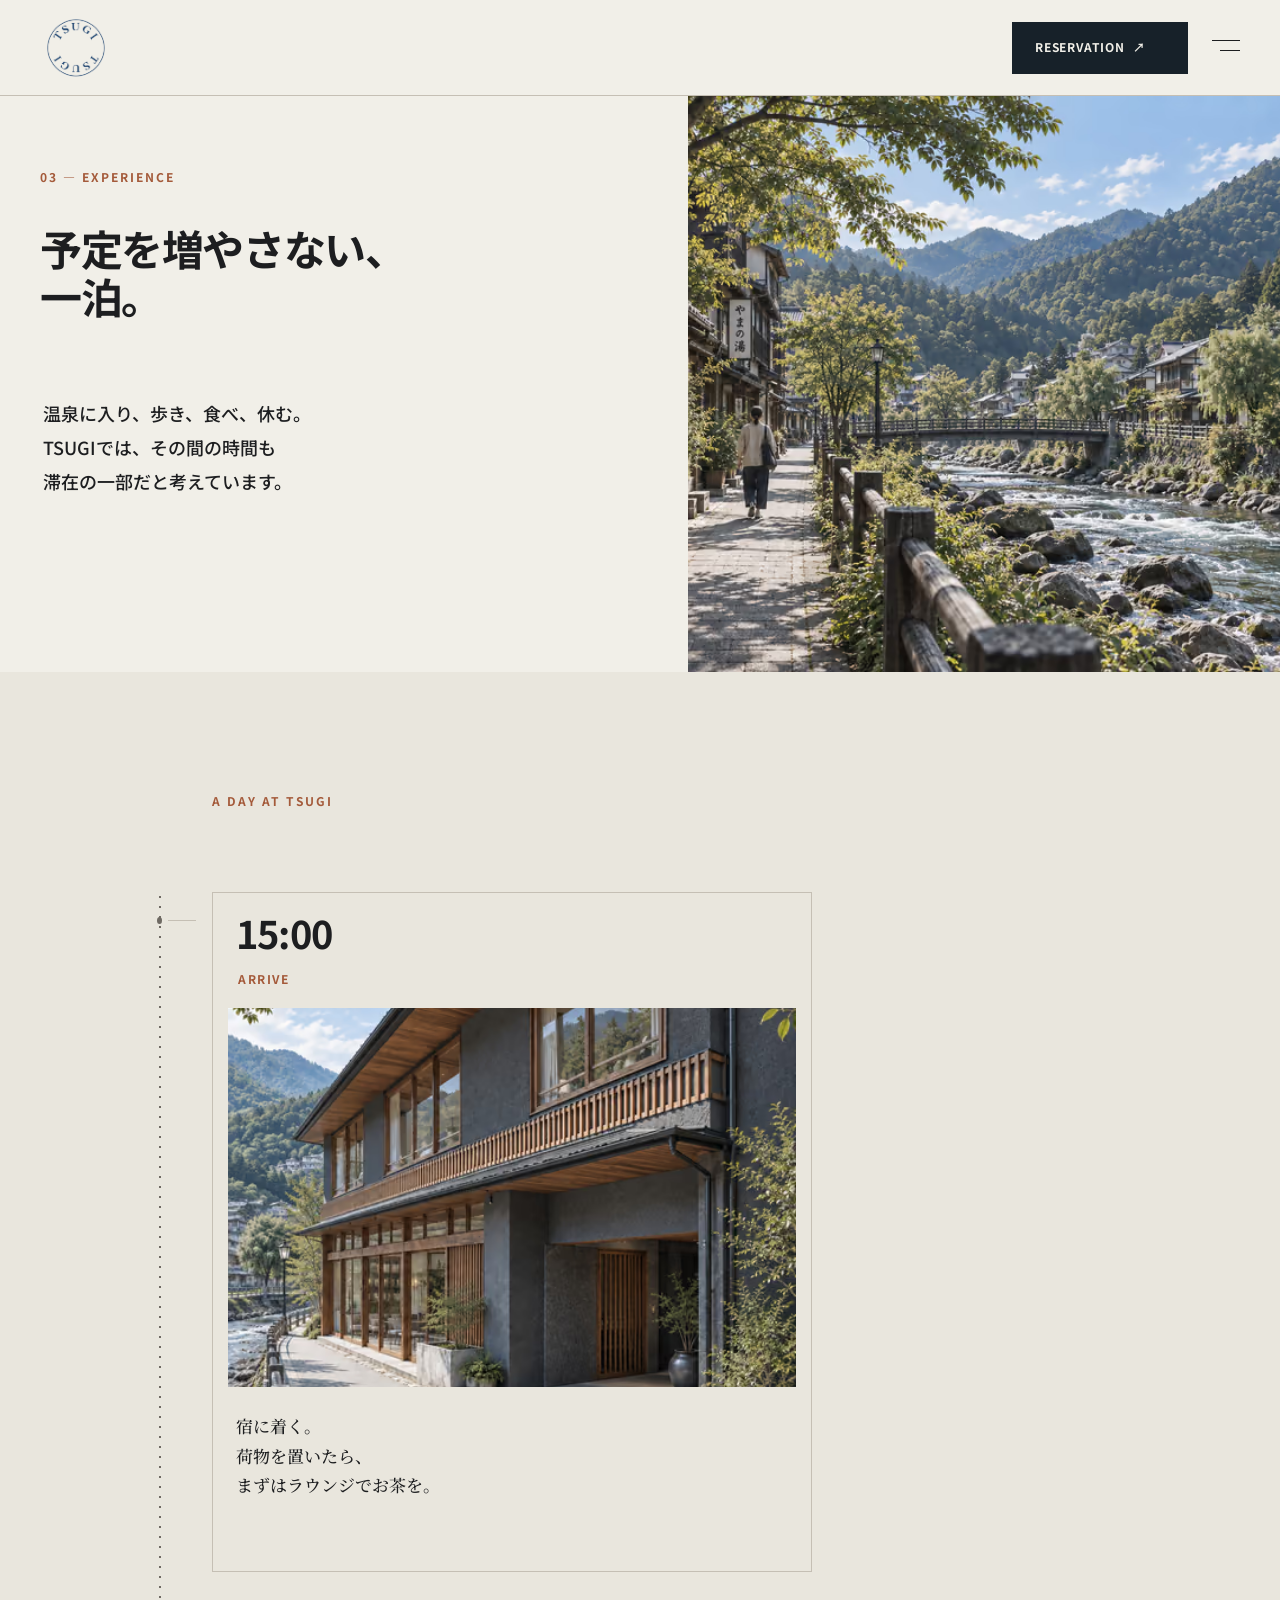
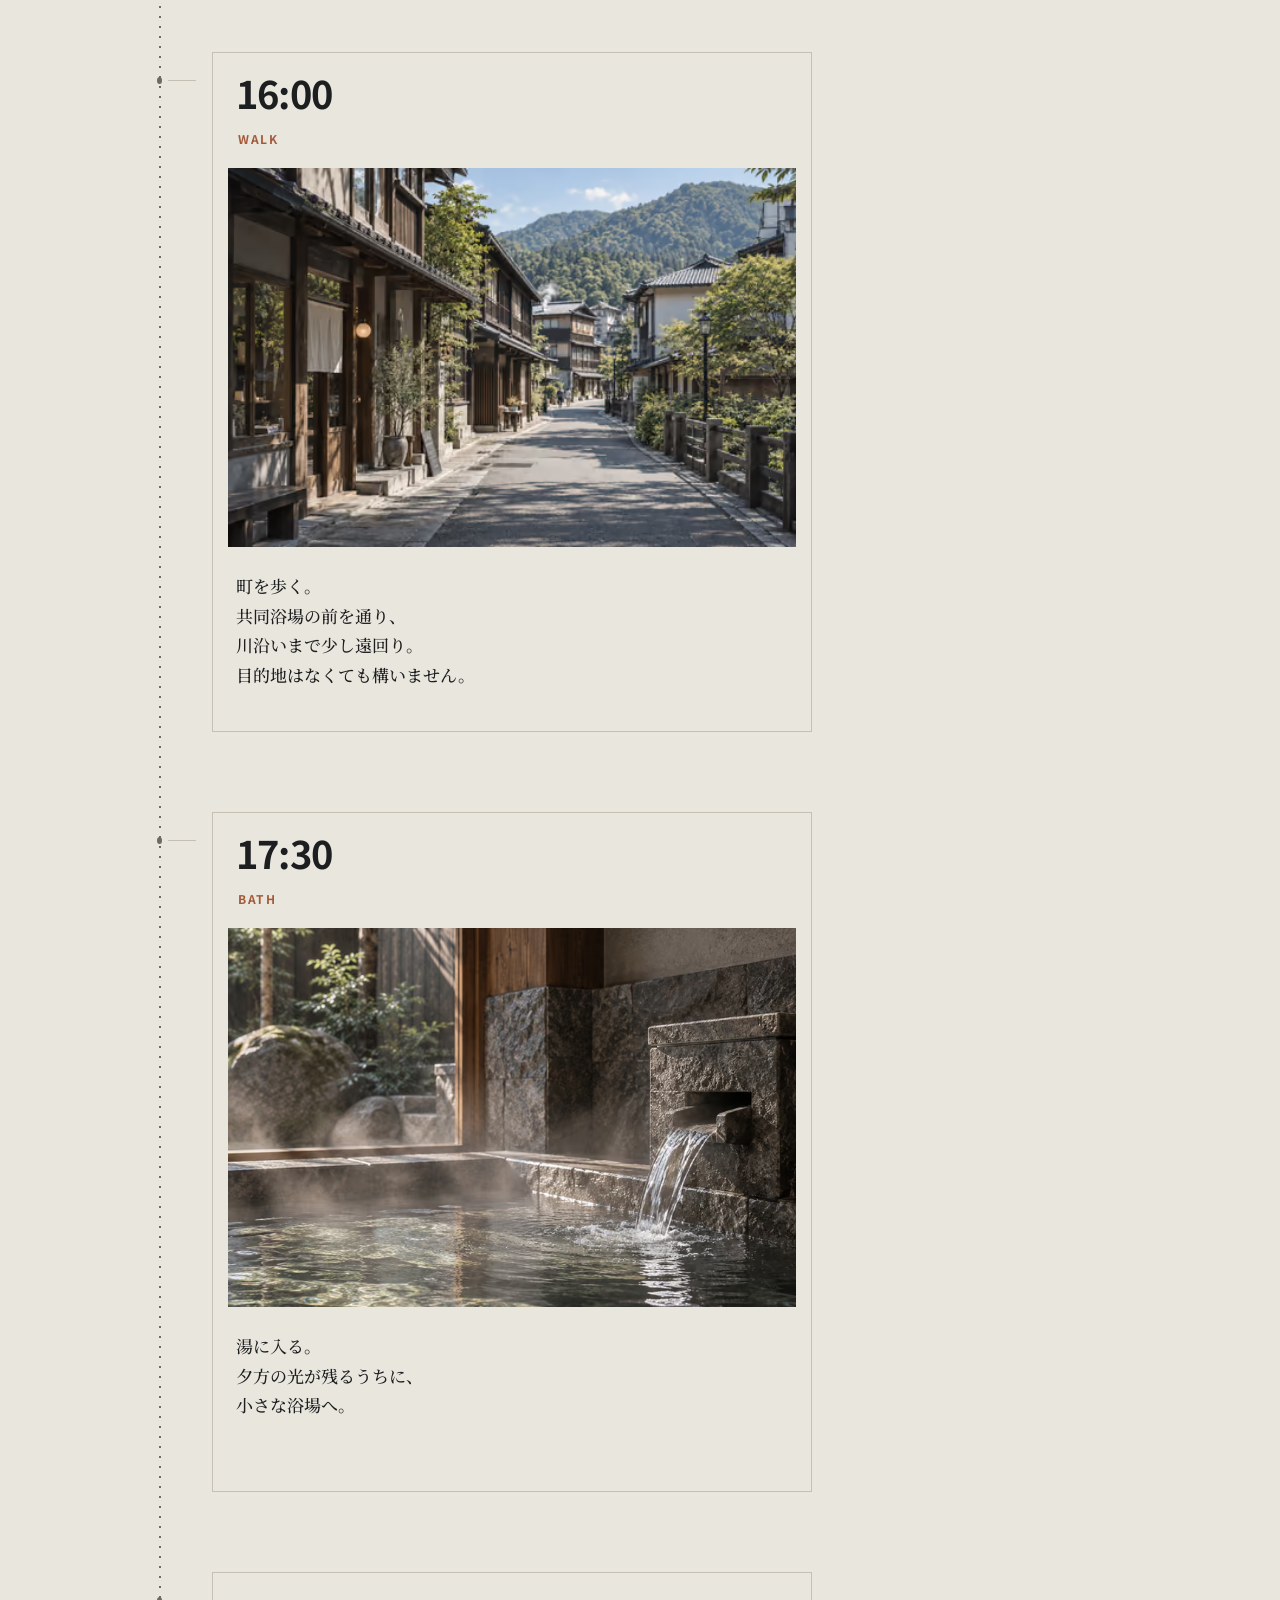
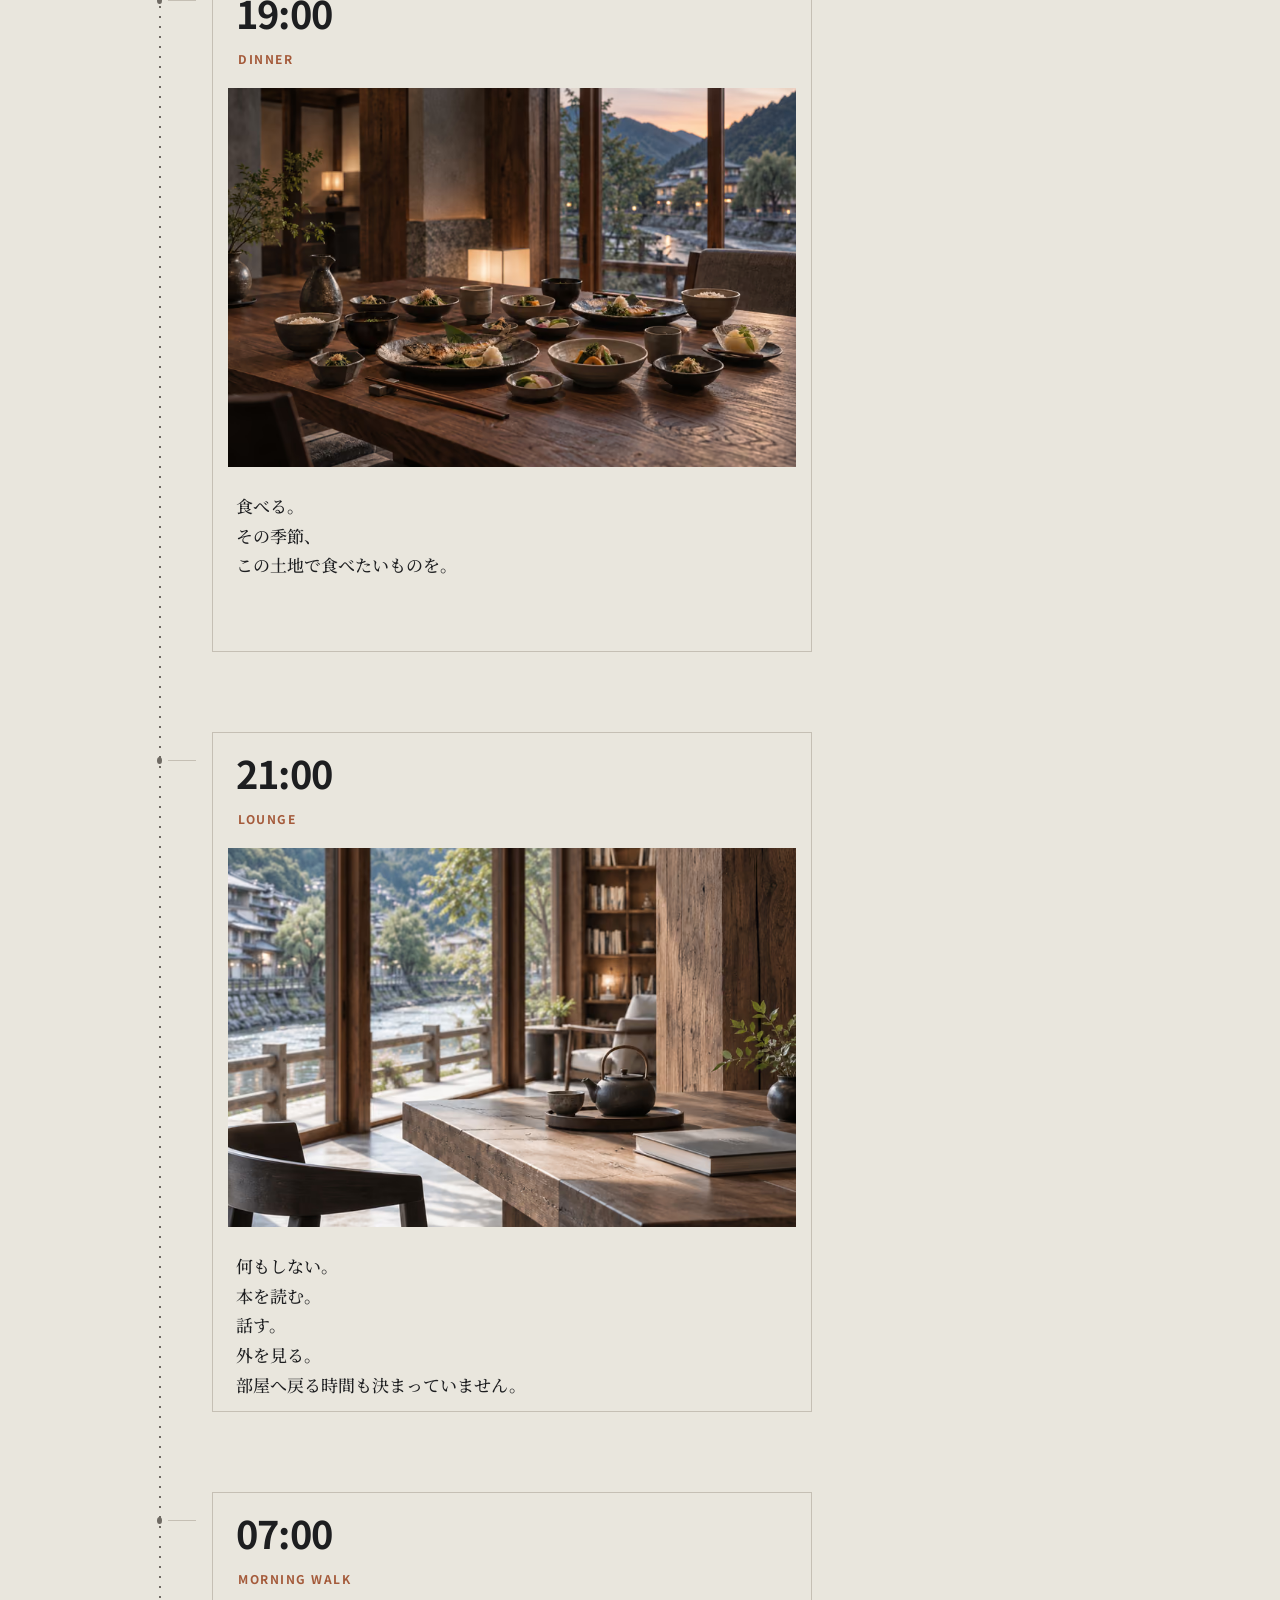
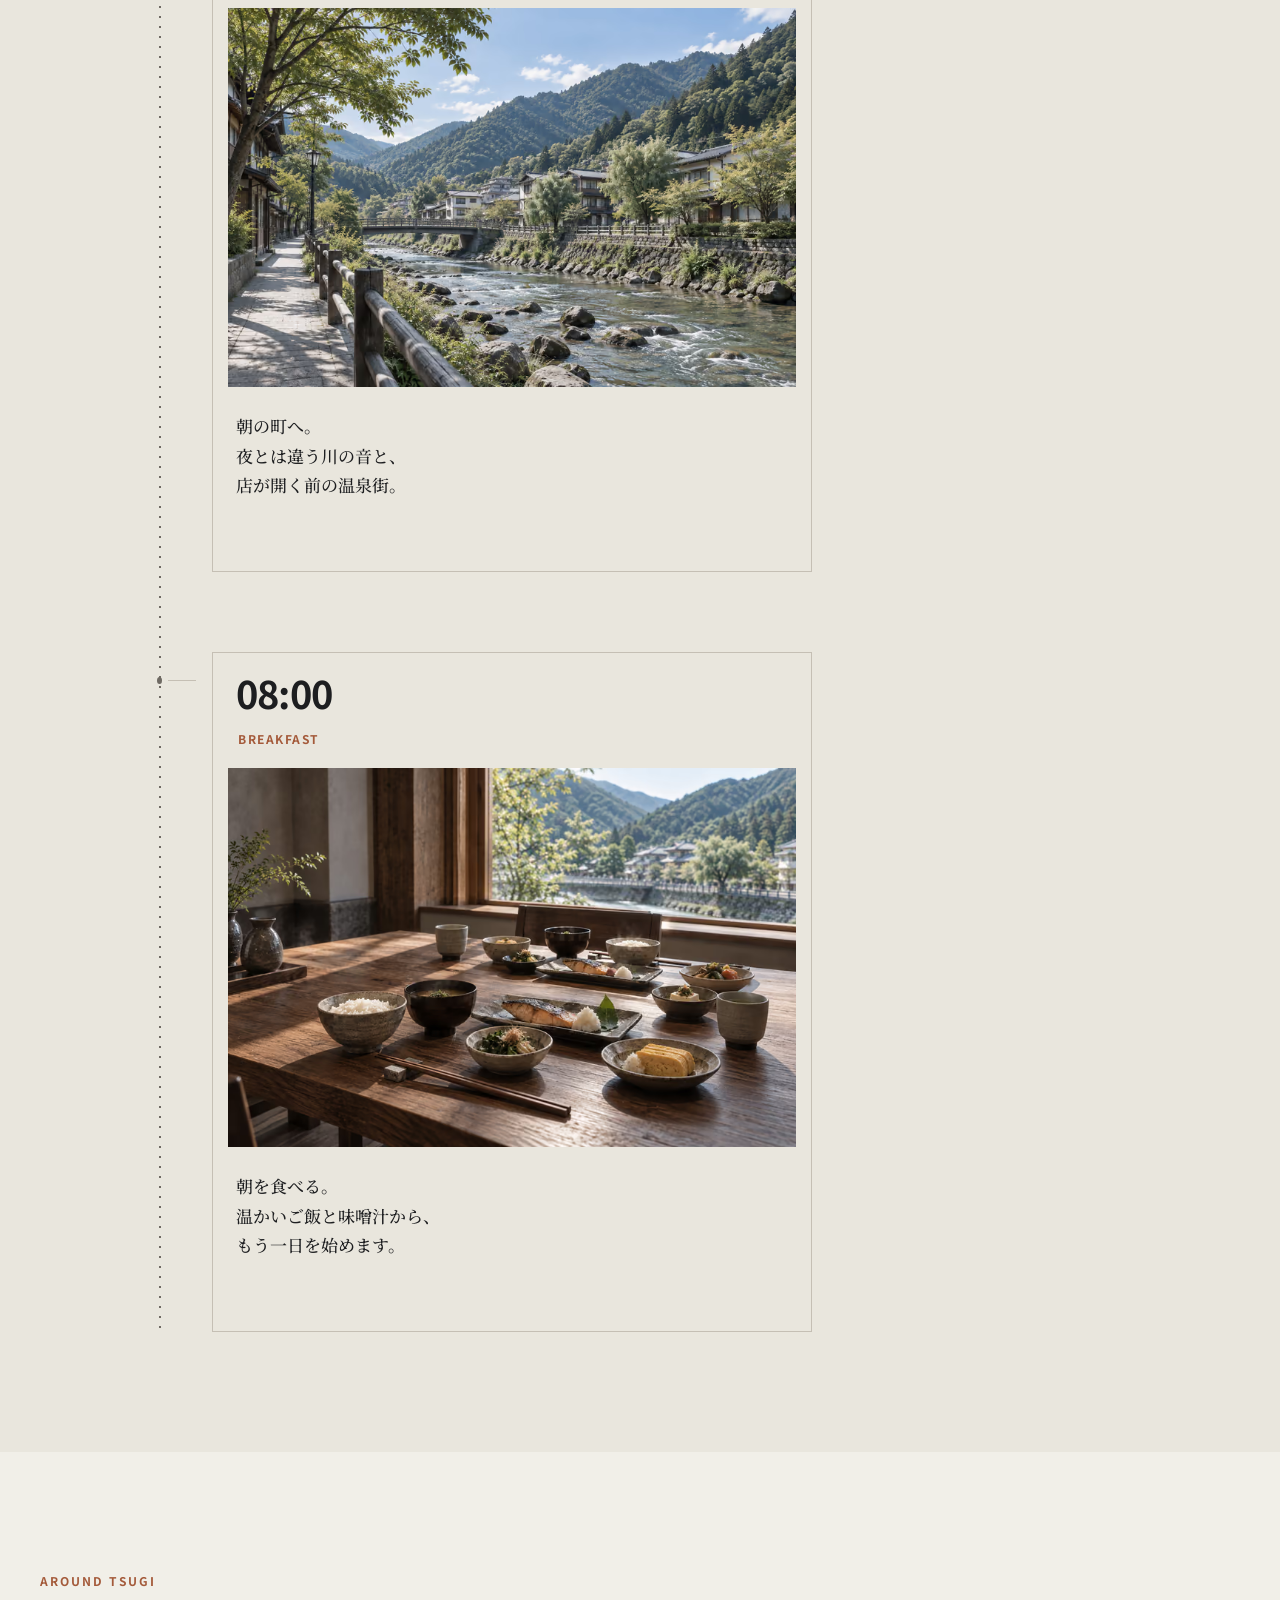
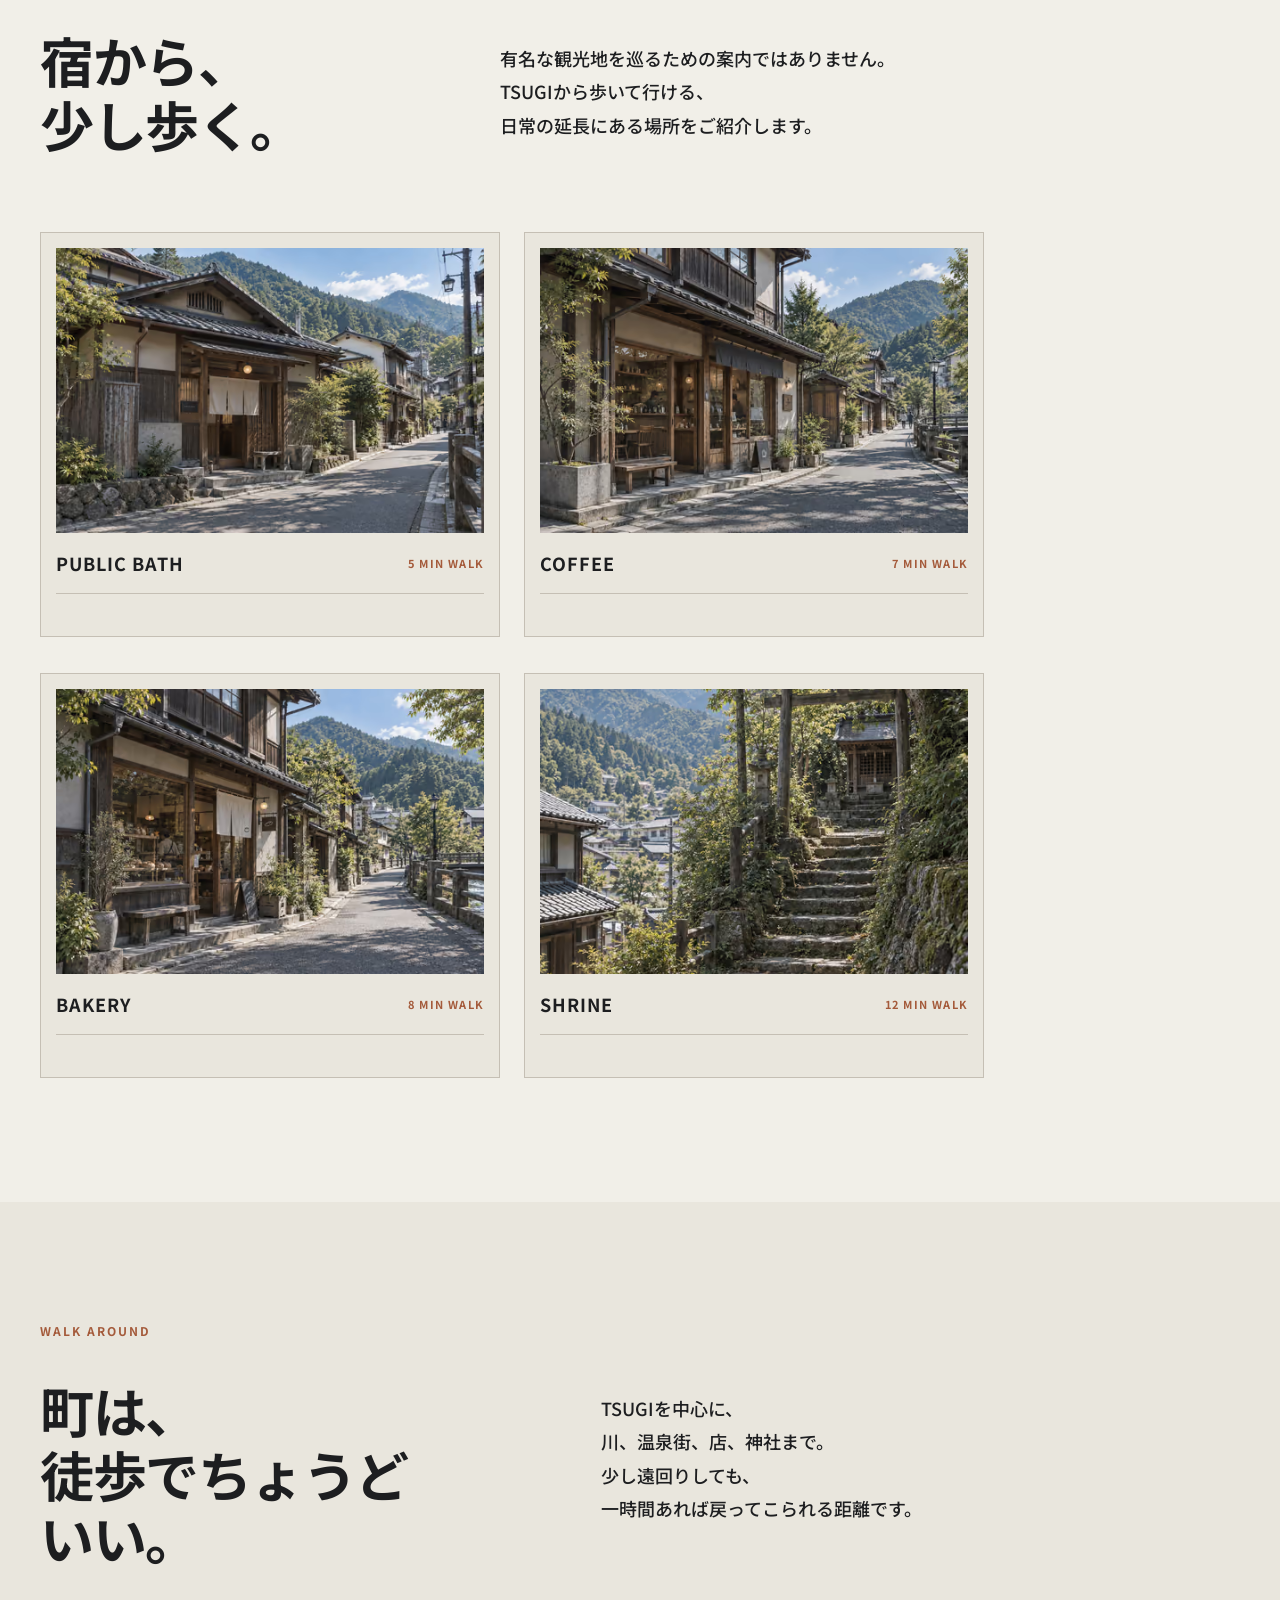
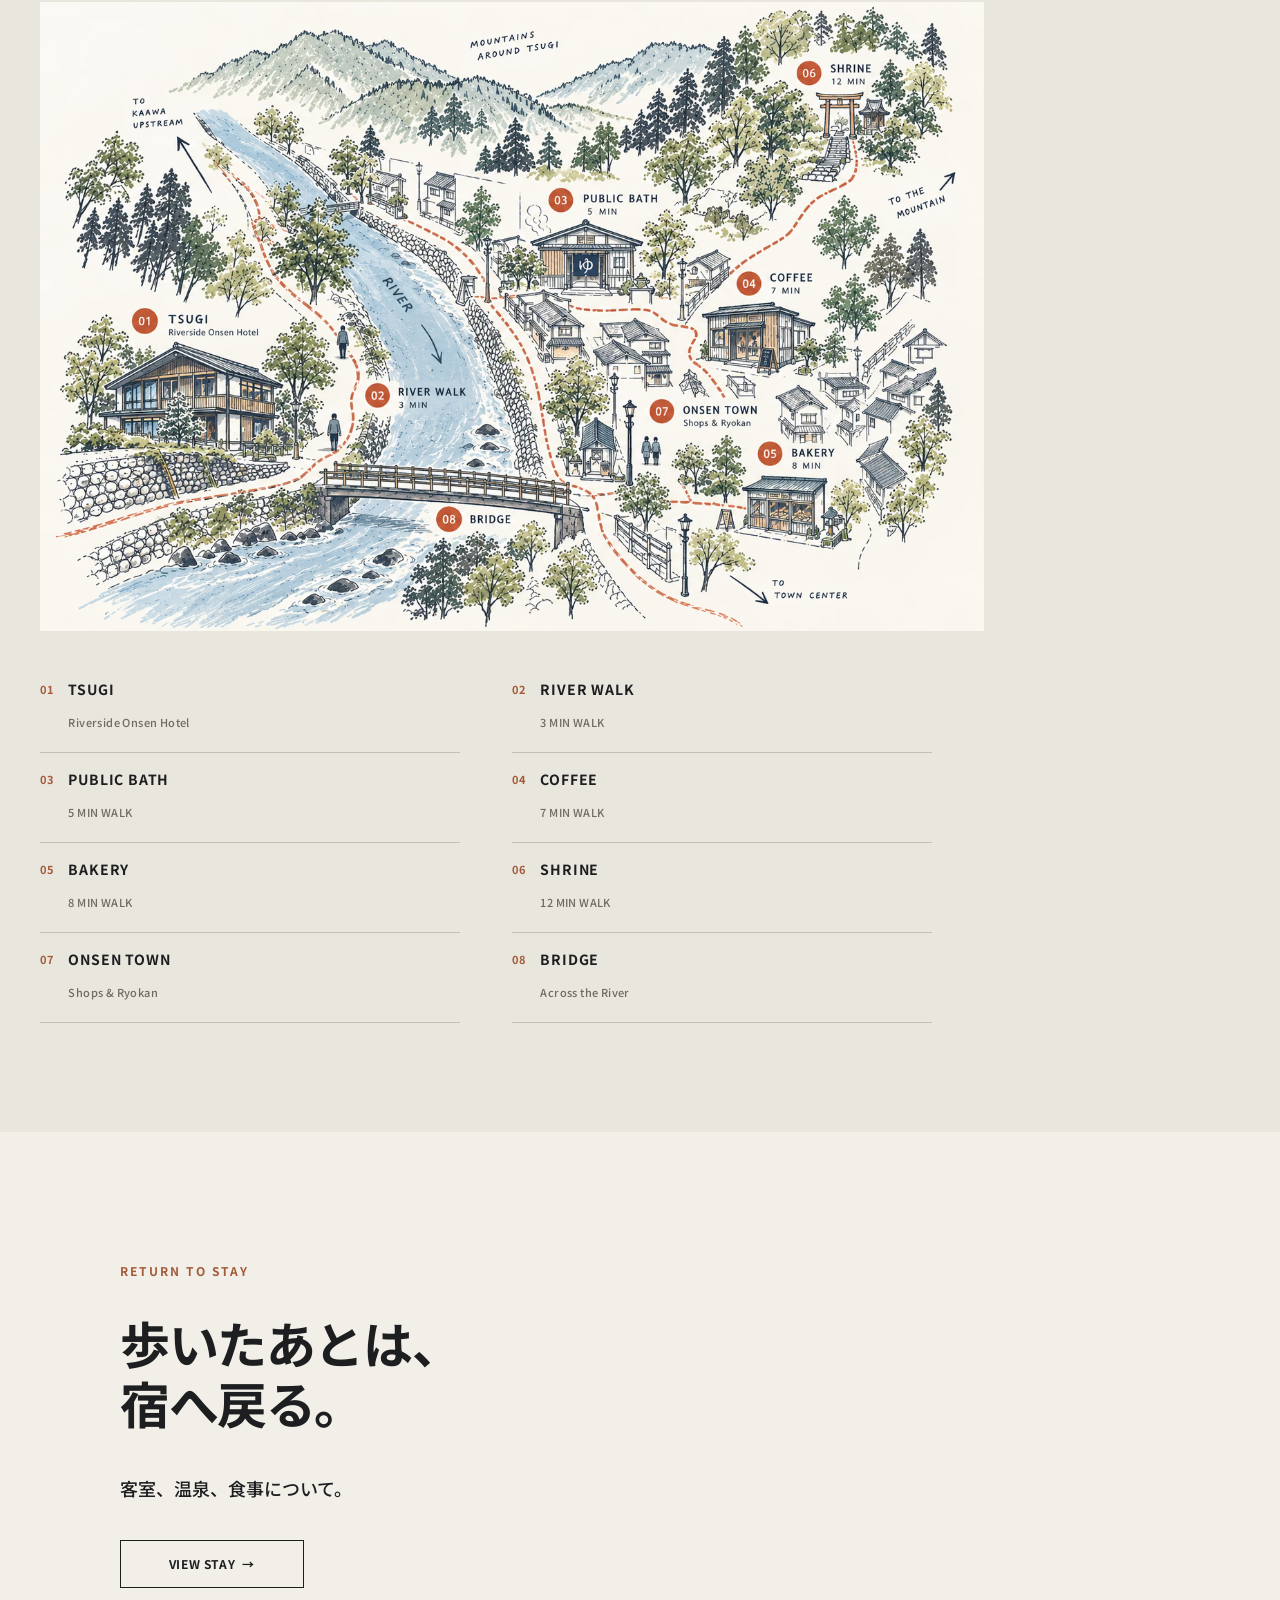
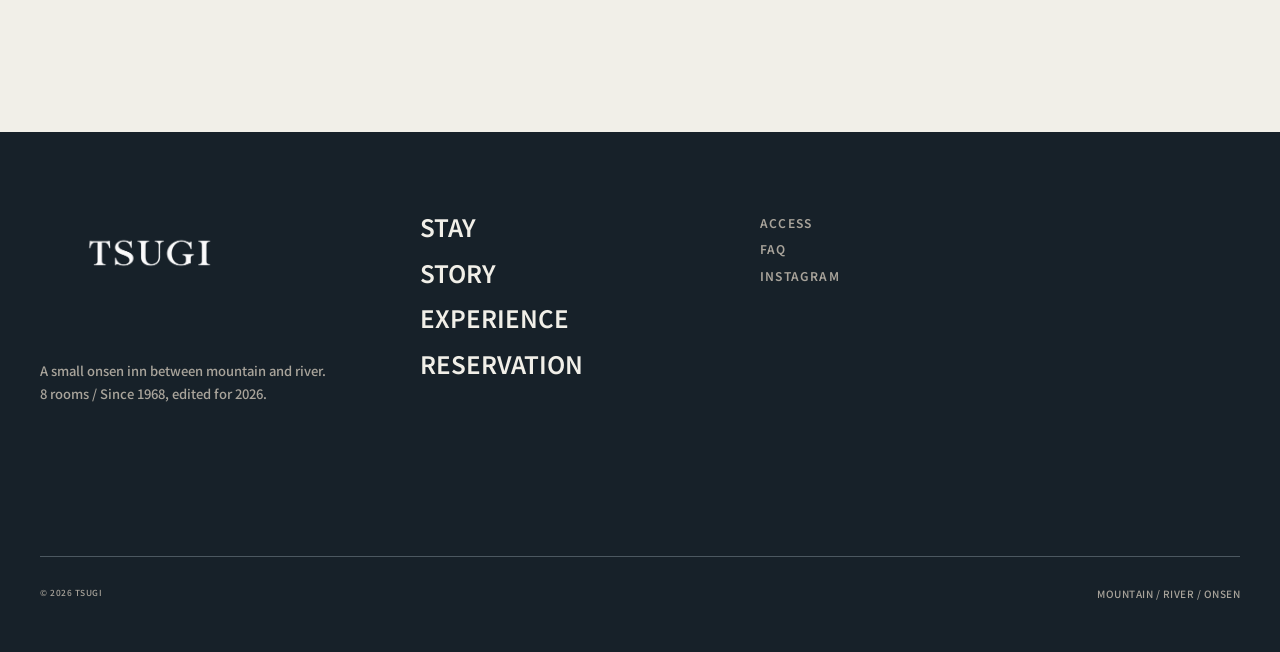
==== commit f93ee79b: "chore: add metadata and favicons" ====
--- a/experience.html
+++ b/experience.html
@@ -3,7 +3,22 @@
   <head>
     <meta charset="utf-8">
     <meta name="viewport" content="width=device-width, initial-scale=1">
-    <title>EXPERIENCE | TSUGI</title>
+    <title>EXPERIENCE｜TSUGI</title>
+    <meta name="description" content="温泉に入り、町を歩き、食べ、休む。予定を詰め込まずに過ごすTSUGIでの一日と、徒歩で巡れる温泉町の場所をご紹介します。">
+    <meta property="og:site_name" content="TSUGI">
+    <meta property="og:type" content="website">
+    <meta property="og:locale" content="ja_JP">
+    <meta property="og:title" content="EXPERIENCE｜TSUGI">
+    <meta property="og:description" content="温泉に入り、町を歩き、食べ、休む。予定を詰め込まずに過ごすTSUGIでの一日と、徒歩で巡れる温泉町の場所をご紹介します。">
+    <meta name="twitter:card" content="summary_large_image">
+    <meta name="twitter:title" content="EXPERIENCE｜TSUGI">
+    <meta name="twitter:description" content="温泉に入り、町を歩き、食べ、休む。予定を詰め込まずに過ごすTSUGIでの一日と、徒歩で巡れる温泉町の場所をご紹介します。">
+    <!-- TODO: add canonical and og:url after production URL is finalized. -->
+    <!-- TODO: add og:image and twitter:image after final OGP asset is created. -->
+    <link rel="icon" href="assets/favicons/favicon.ico" sizes="any">
+    <link rel="icon" type="image/png" sizes="32x32" href="assets/favicons/favicon-32x32.png">
+    <link rel="icon" type="image/png" sizes="48x48" href="assets/favicons/favicon-48x48.png">
+    <link rel="apple-touch-icon" sizes="180x180" href="assets/favicons/apple-touch-icon.png">
     <link rel="preconnect" href="https://fonts.googleapis.com">
     <link rel="preconnect" href="https://fonts.gstatic.com" crossorigin>
     <link href="https://fonts.googleapis.com/css2?family=Noto+Sans+JP:wght@400;500;600;700&amp;family=Noto+Serif+JP:wght@400;500;600&amp;display=swap" rel="stylesheet">
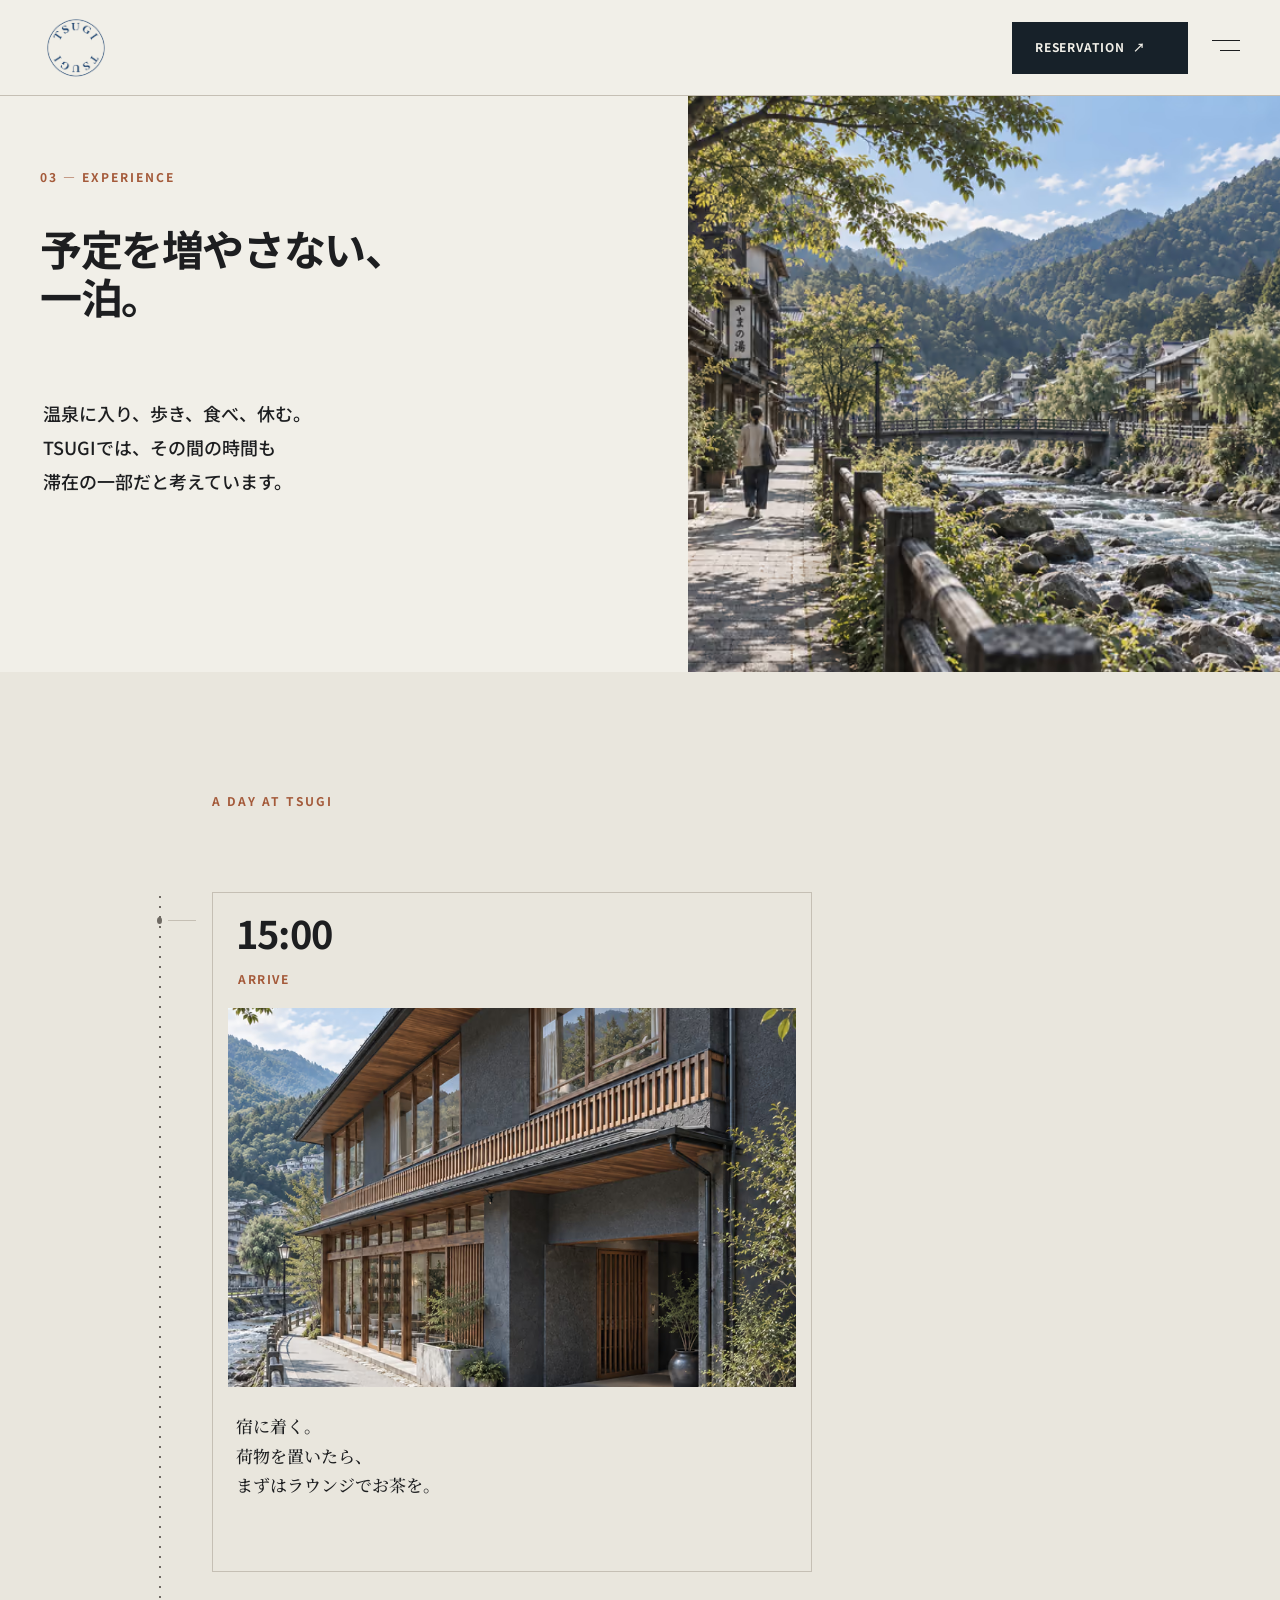
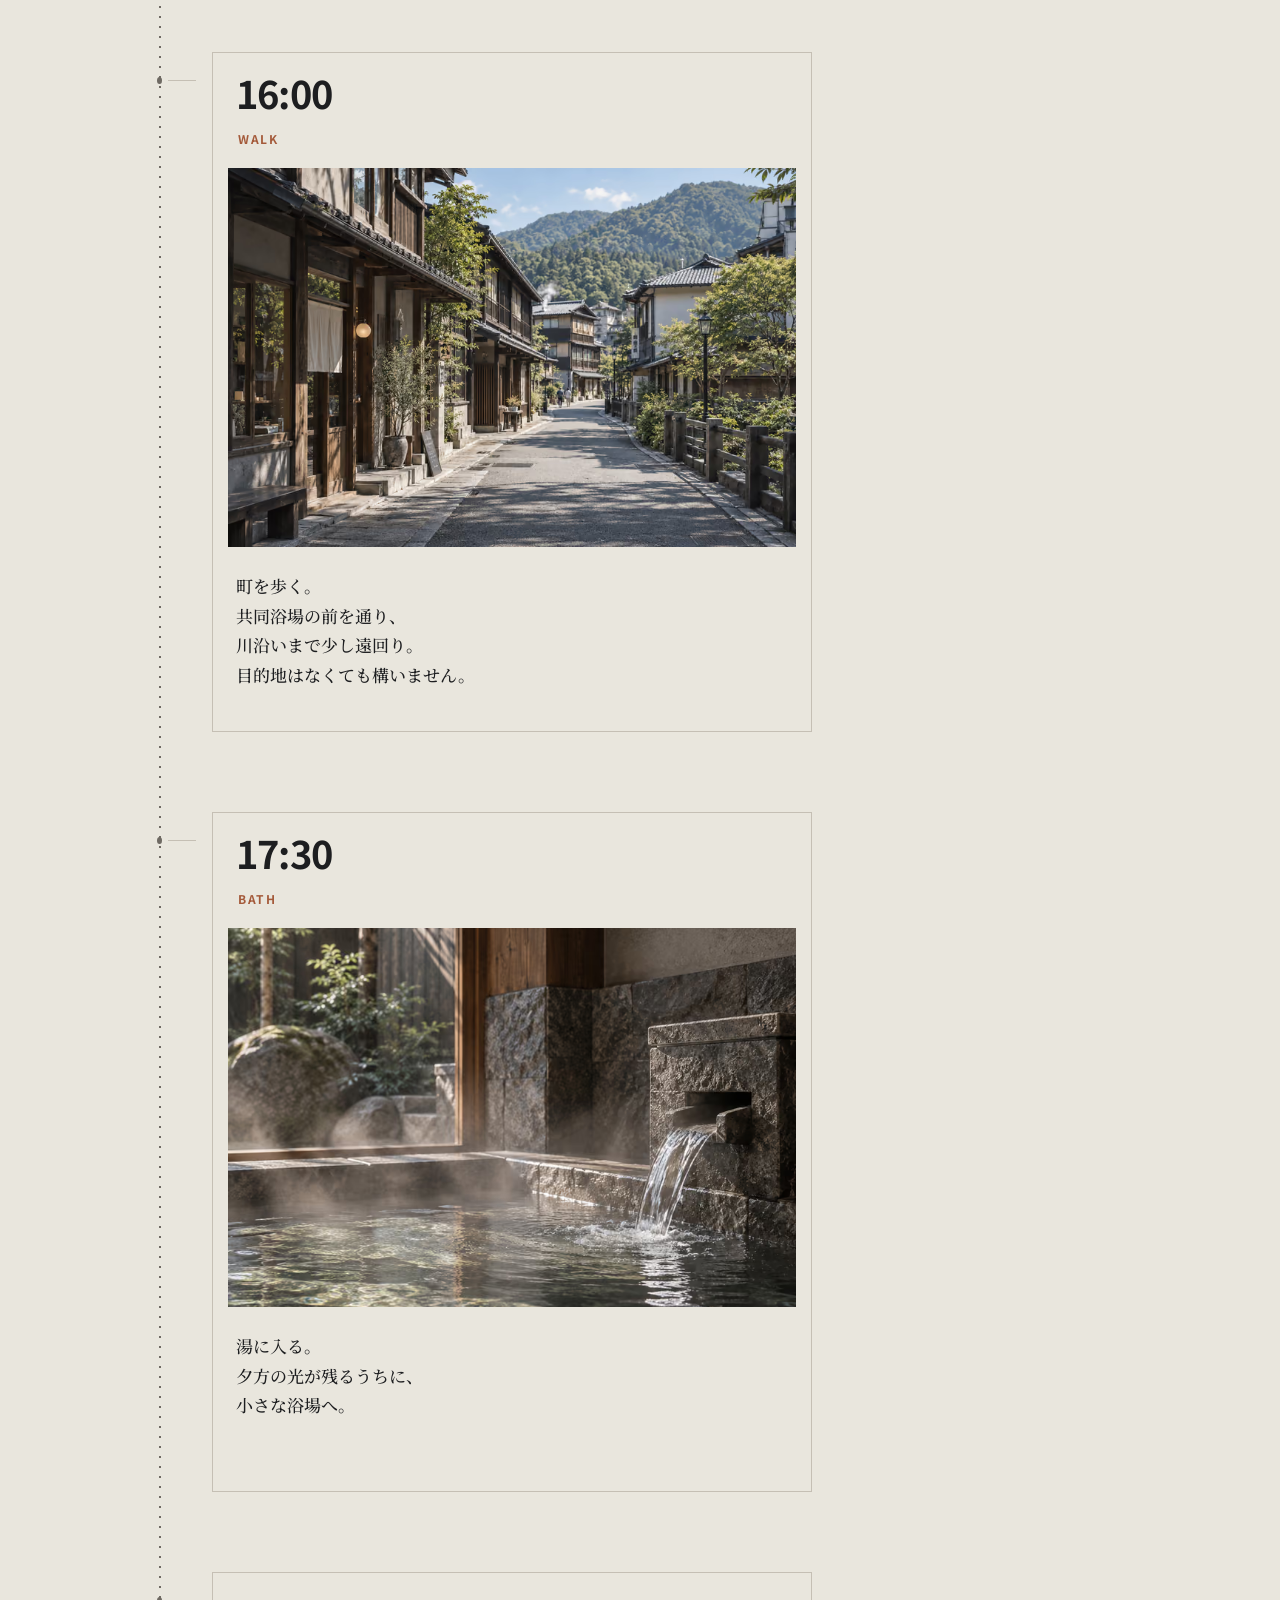
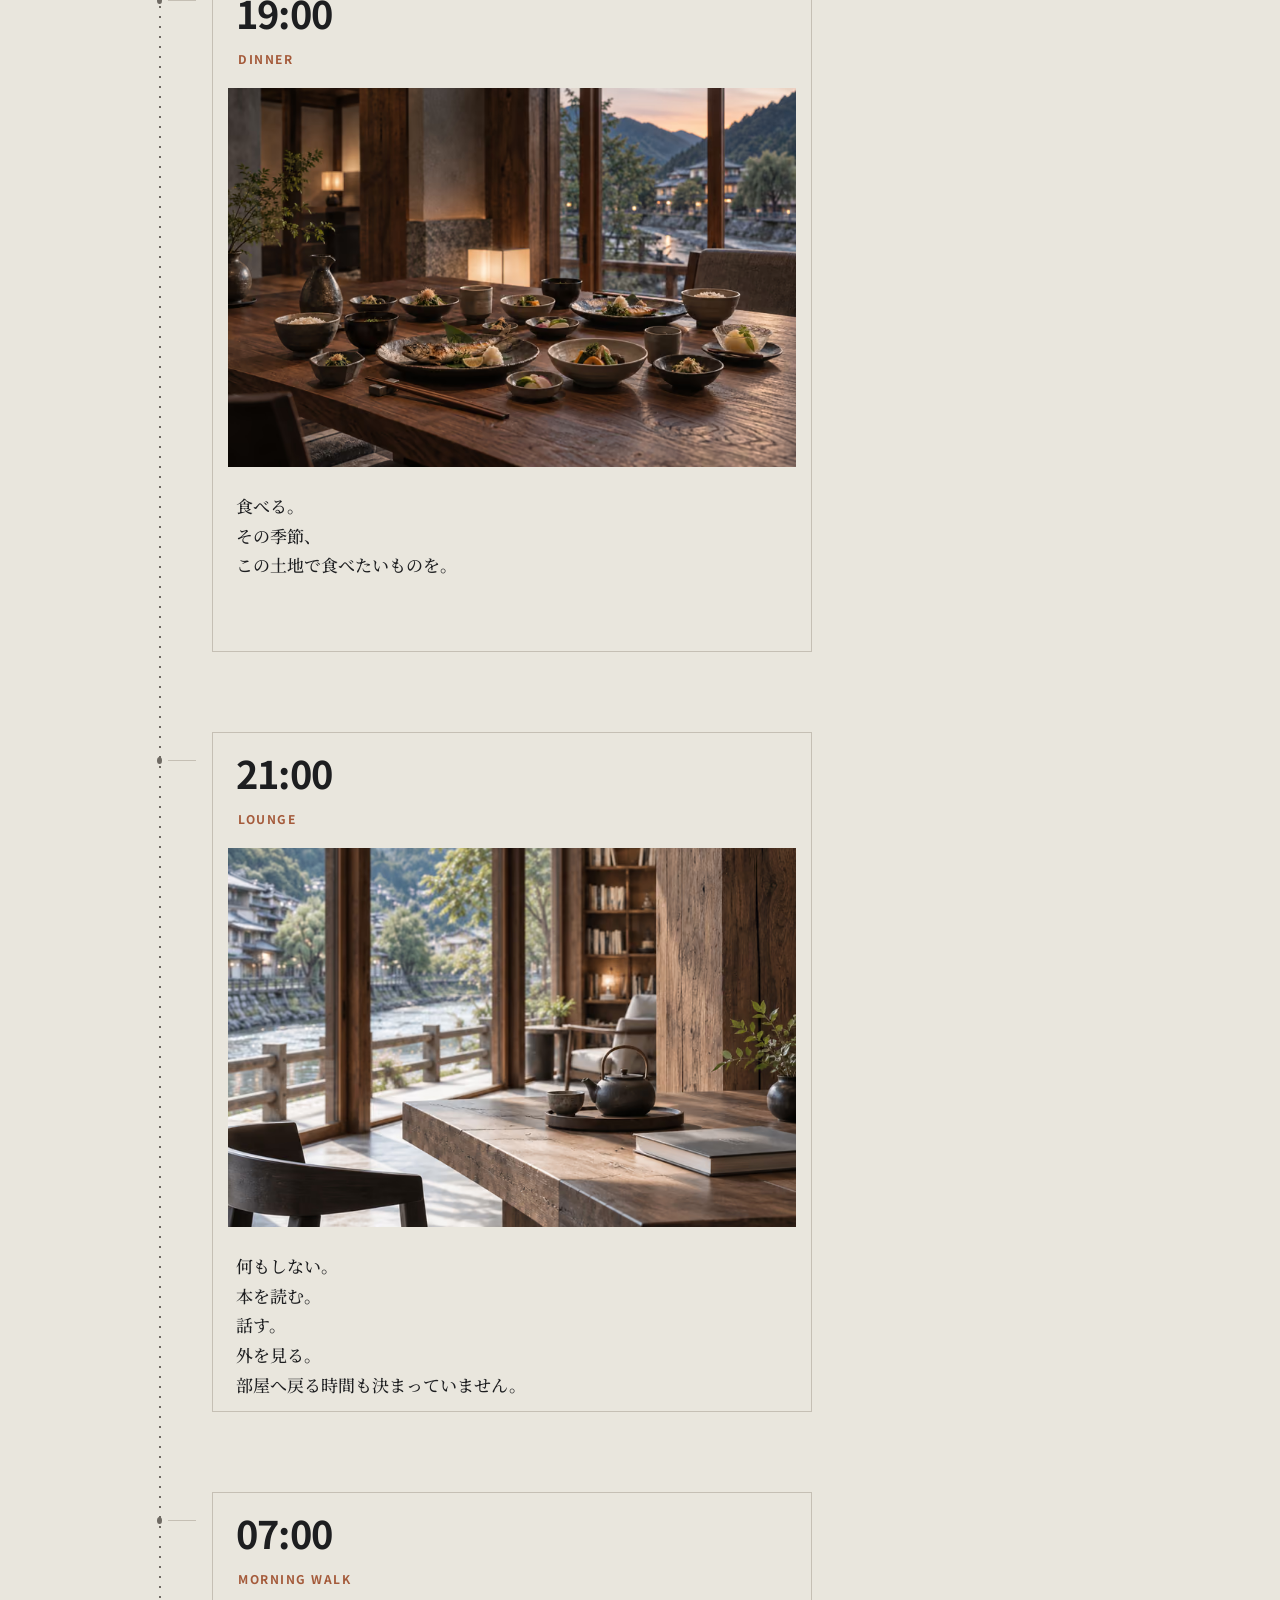
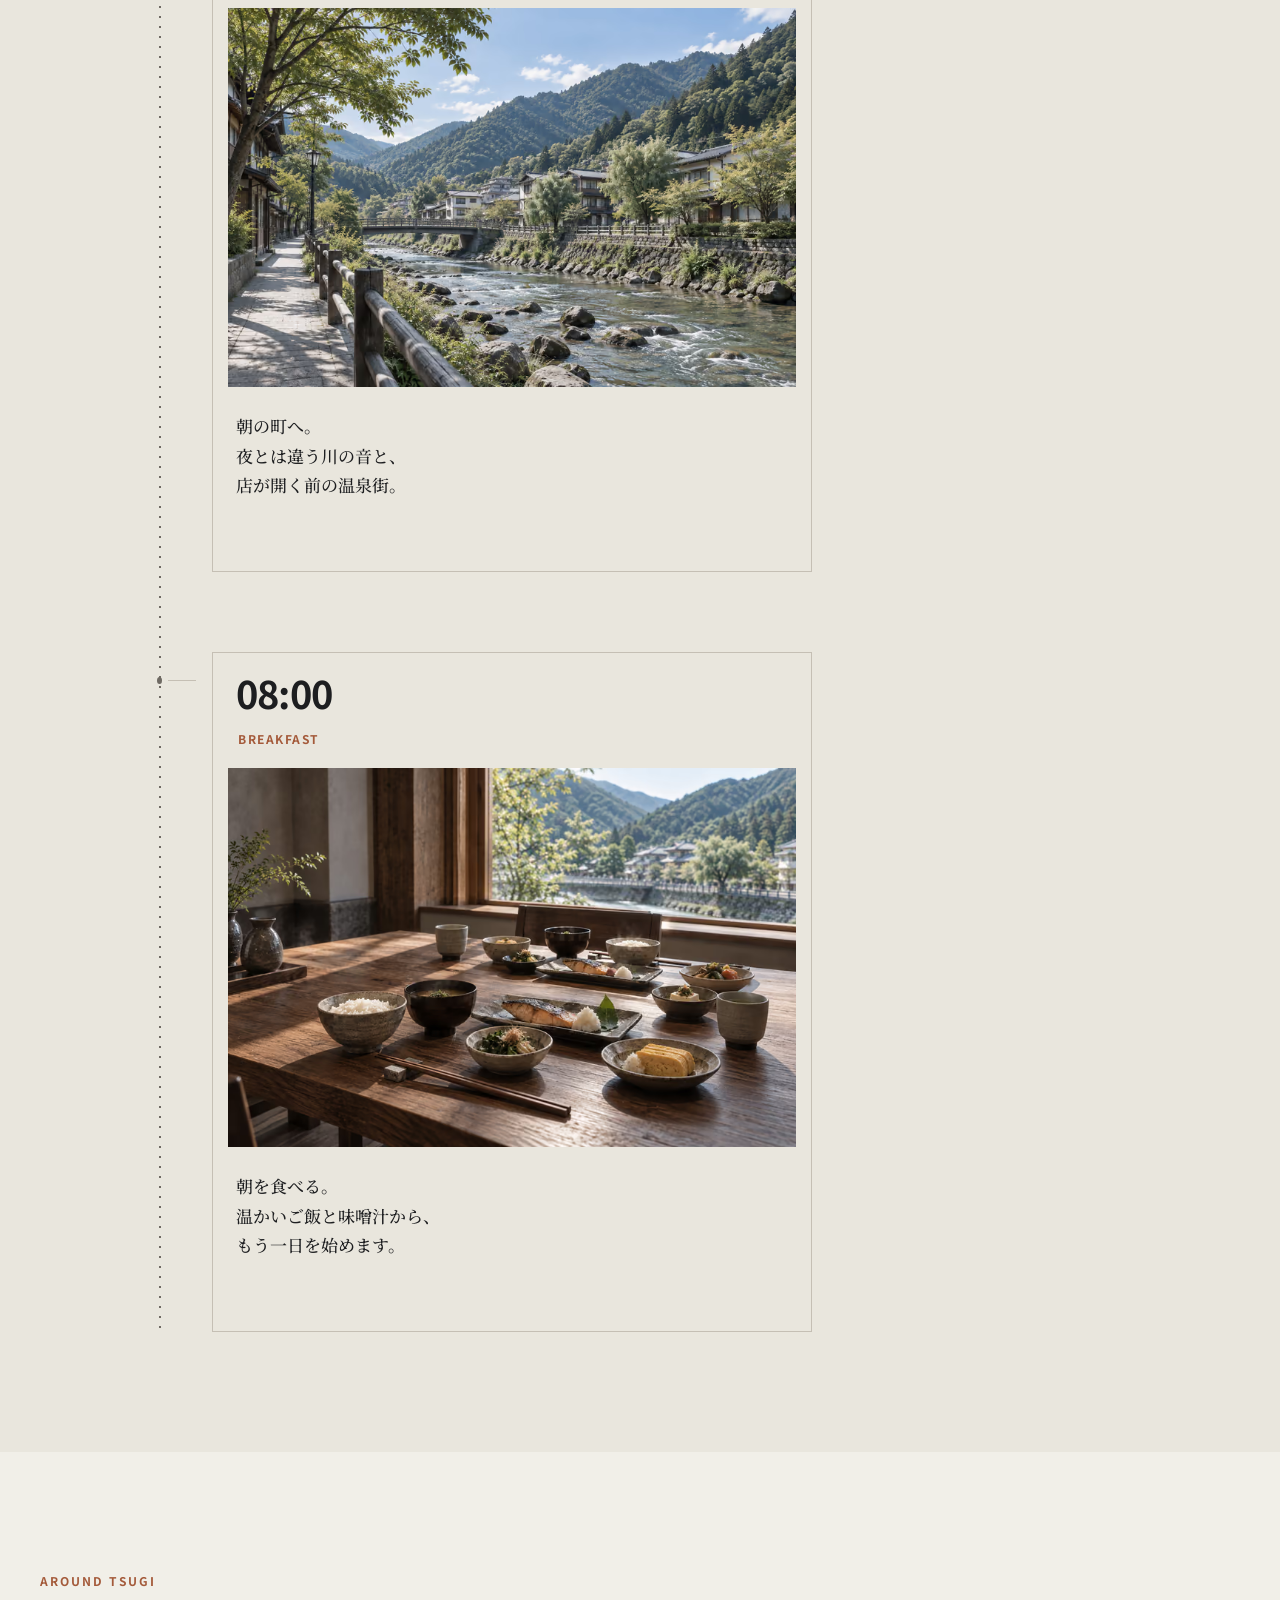
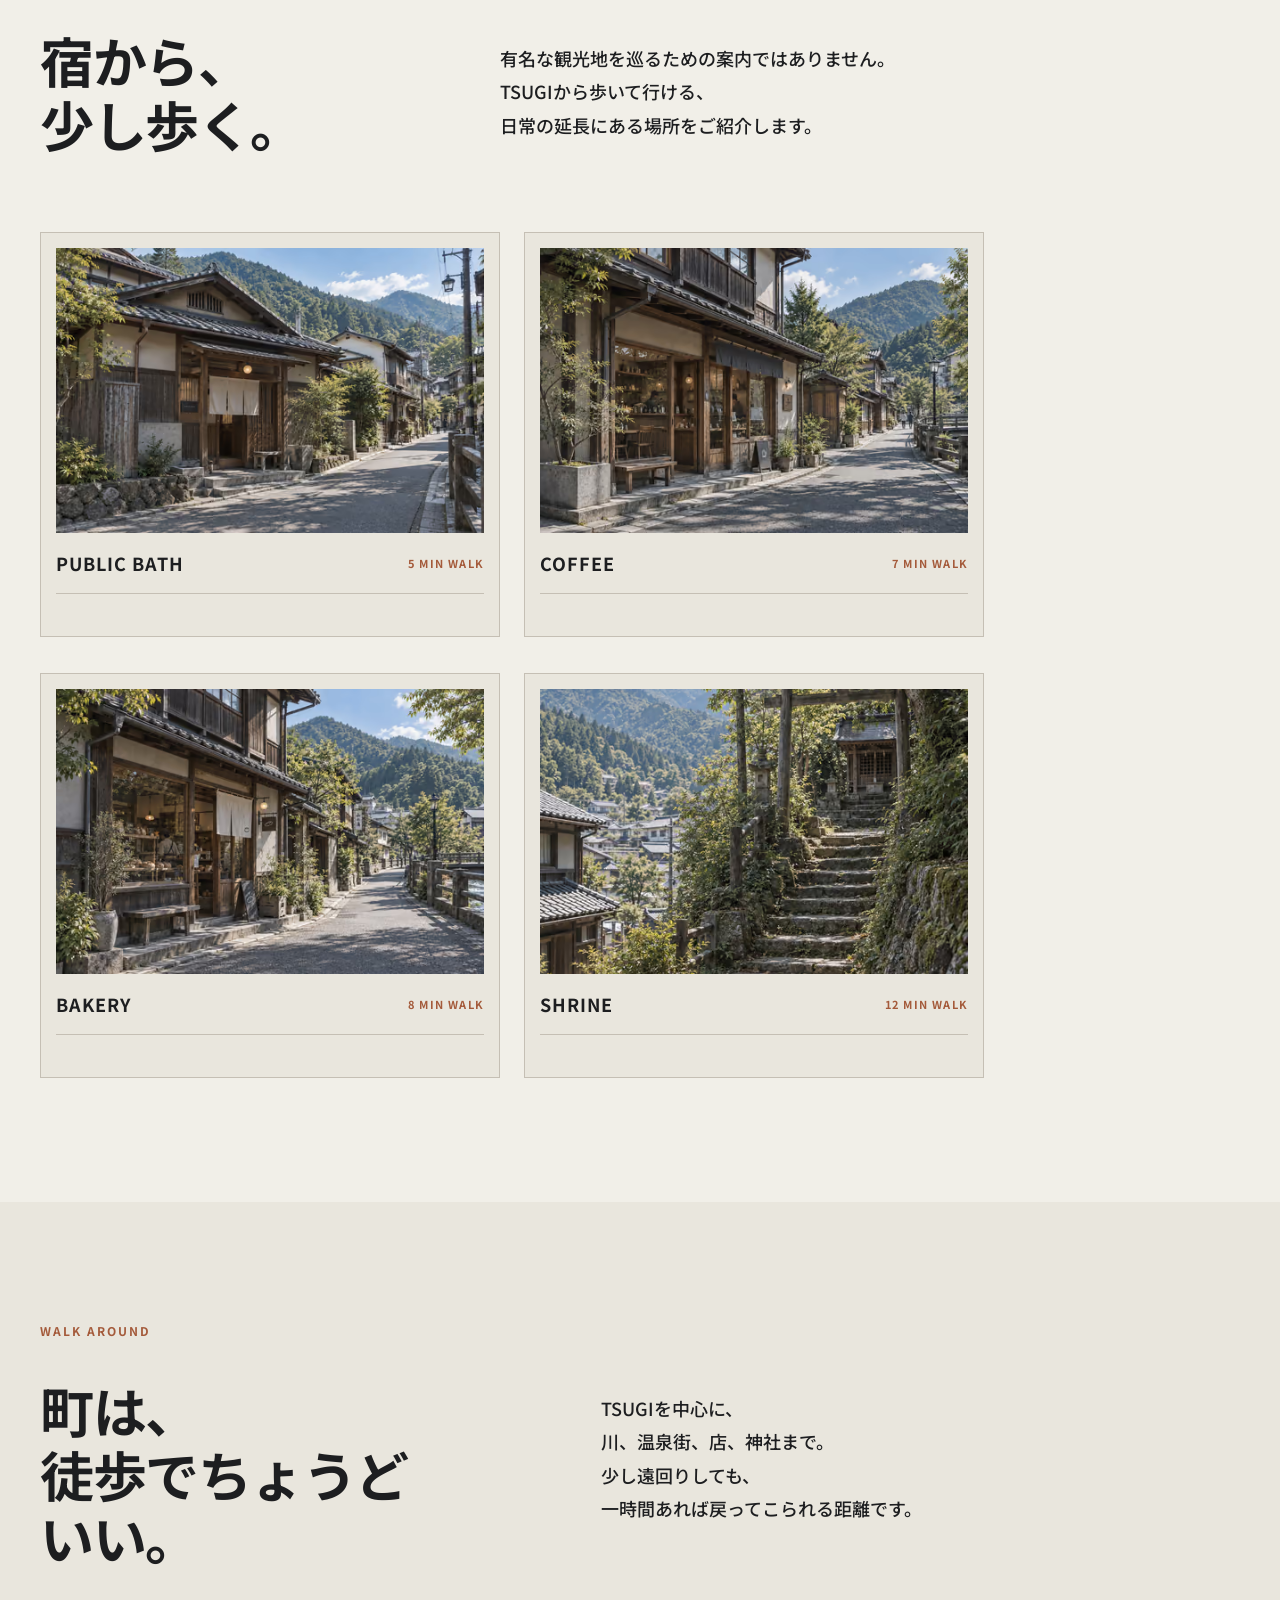
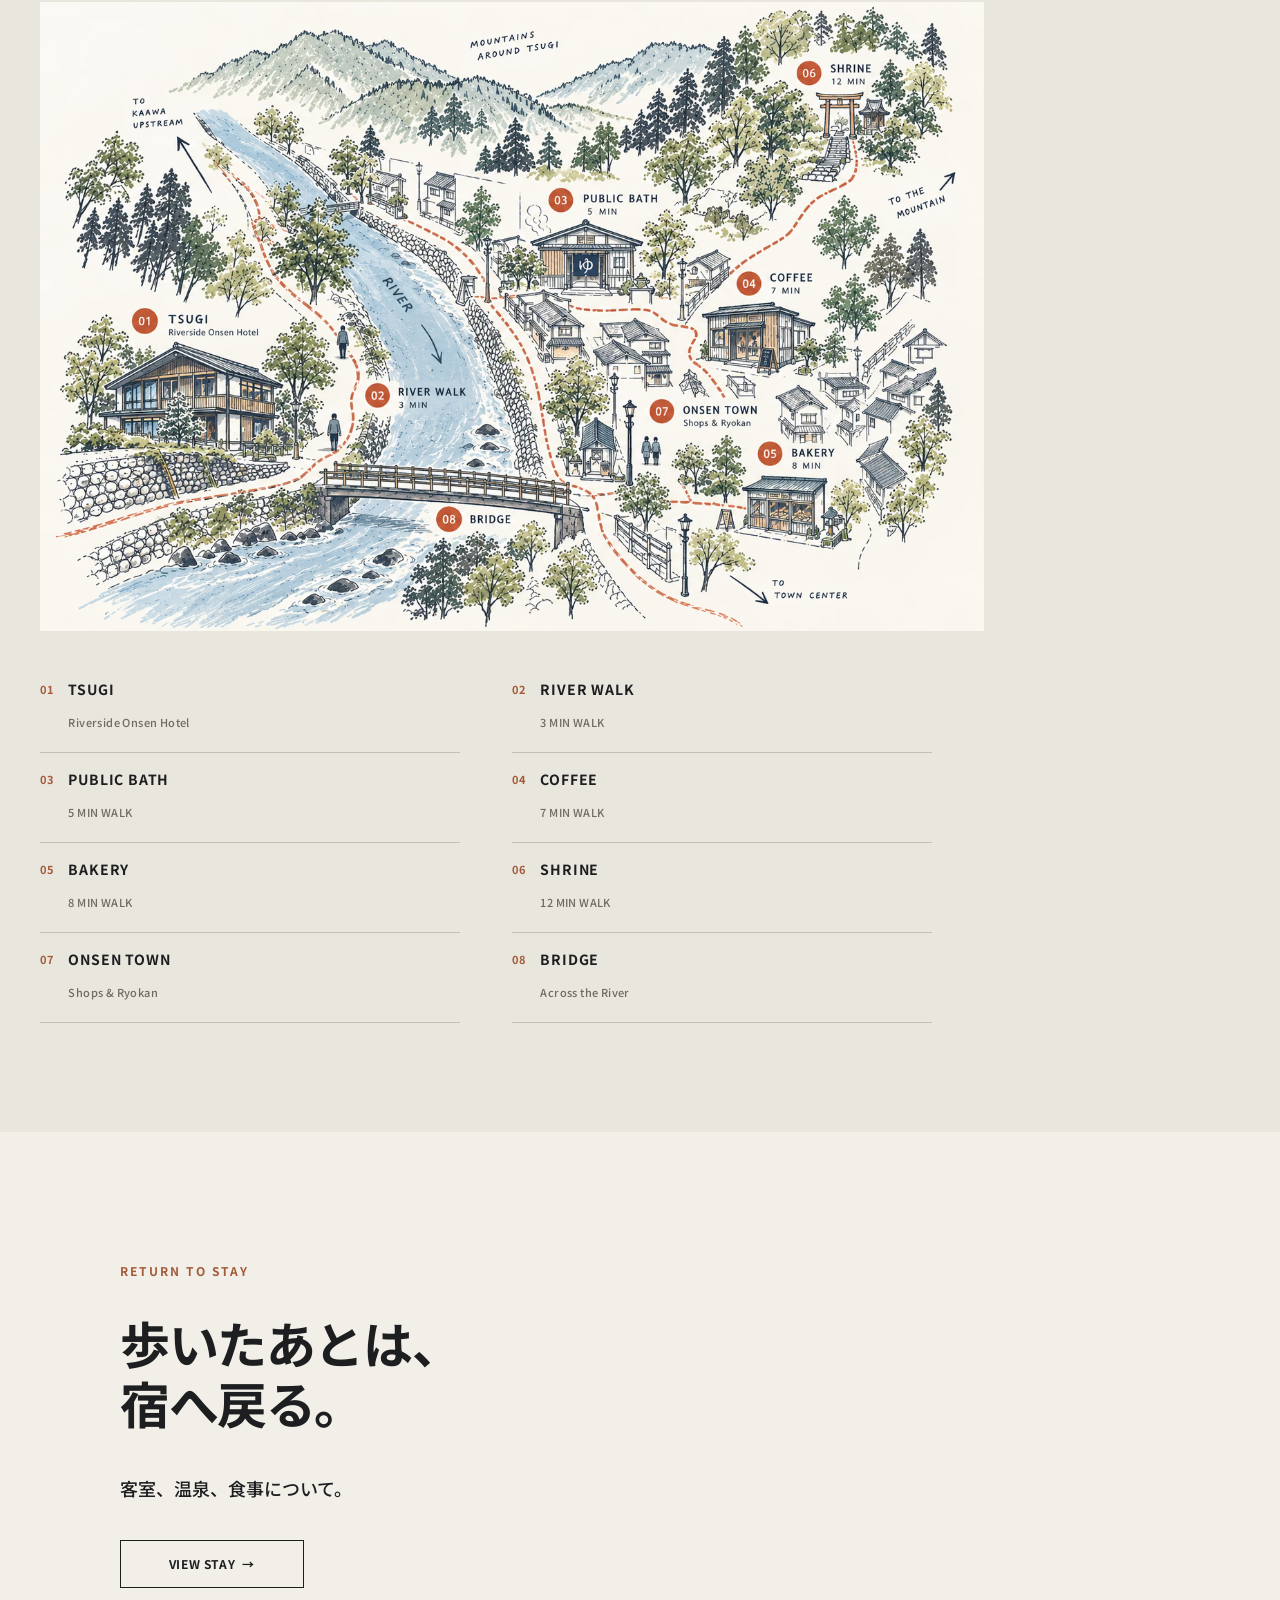
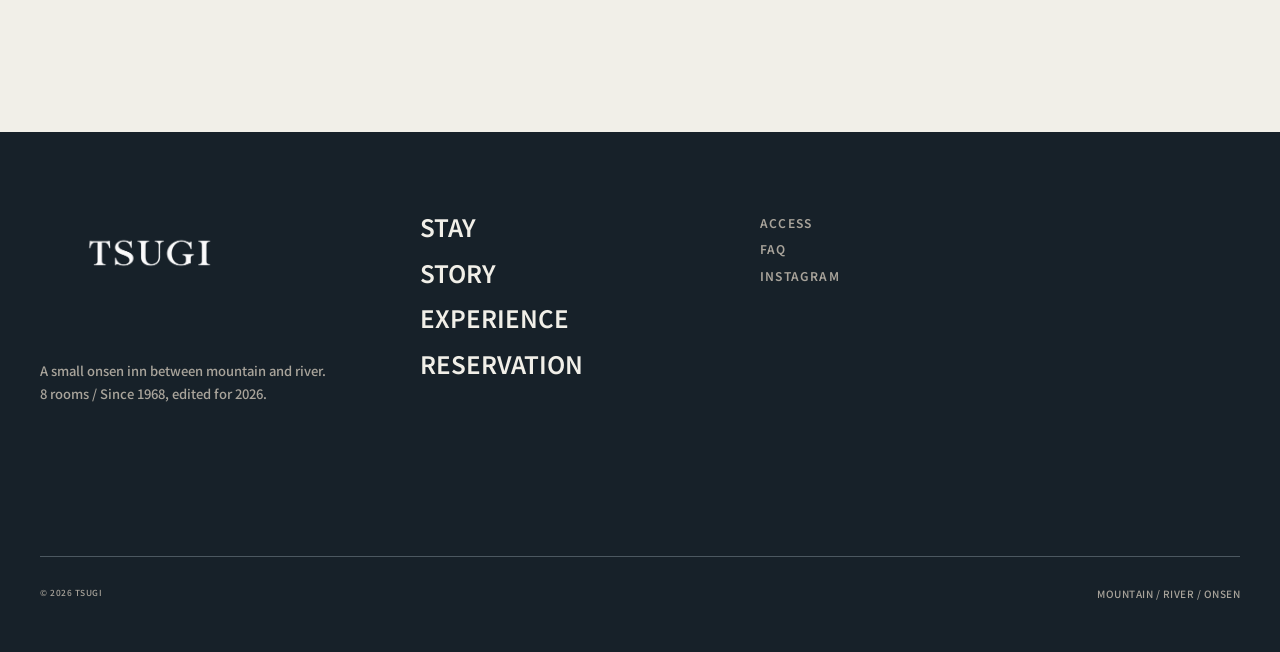
==== commit 2d1d5283: "chore: add final ogp asset" ====
--- a/experience.html
+++ b/experience.html
@@ -13,8 +13,8 @@
     <meta name="twitter:card" content="summary_large_image">
     <meta name="twitter:title" content="EXPERIENCE｜TSUGI">
     <meta name="twitter:description" content="温泉に入り、町を歩き、食べ、休む。予定を詰め込まずに過ごすTSUGIでの一日と、徒歩で巡れる温泉町の場所をご紹介します。">
-    <!-- TODO: add canonical and og:url after production URL is finalized. -->
-    <!-- TODO: add og:image and twitter:image after final OGP asset is created. -->
+    <!-- TODO: after production URL is finalized, add canonical and og:url. -->
+    <!-- TODO: add absolute og:image and twitter:image URLs for assets/images/og/tsugi_ogp_1200x630.png; also add og:image:width="1200", og:image:height="630", and og:image:alt/twitter:image:alt="TSUGI 山と川のあいだにある温泉宿". -->
     <link rel="icon" href="assets/favicons/favicon.ico" sizes="any">
     <link rel="icon" type="image/png" sizes="32x32" href="assets/favicons/favicon-32x32.png">
     <link rel="icon" type="image/png" sizes="48x48" href="assets/favicons/favicon-48x48.png">
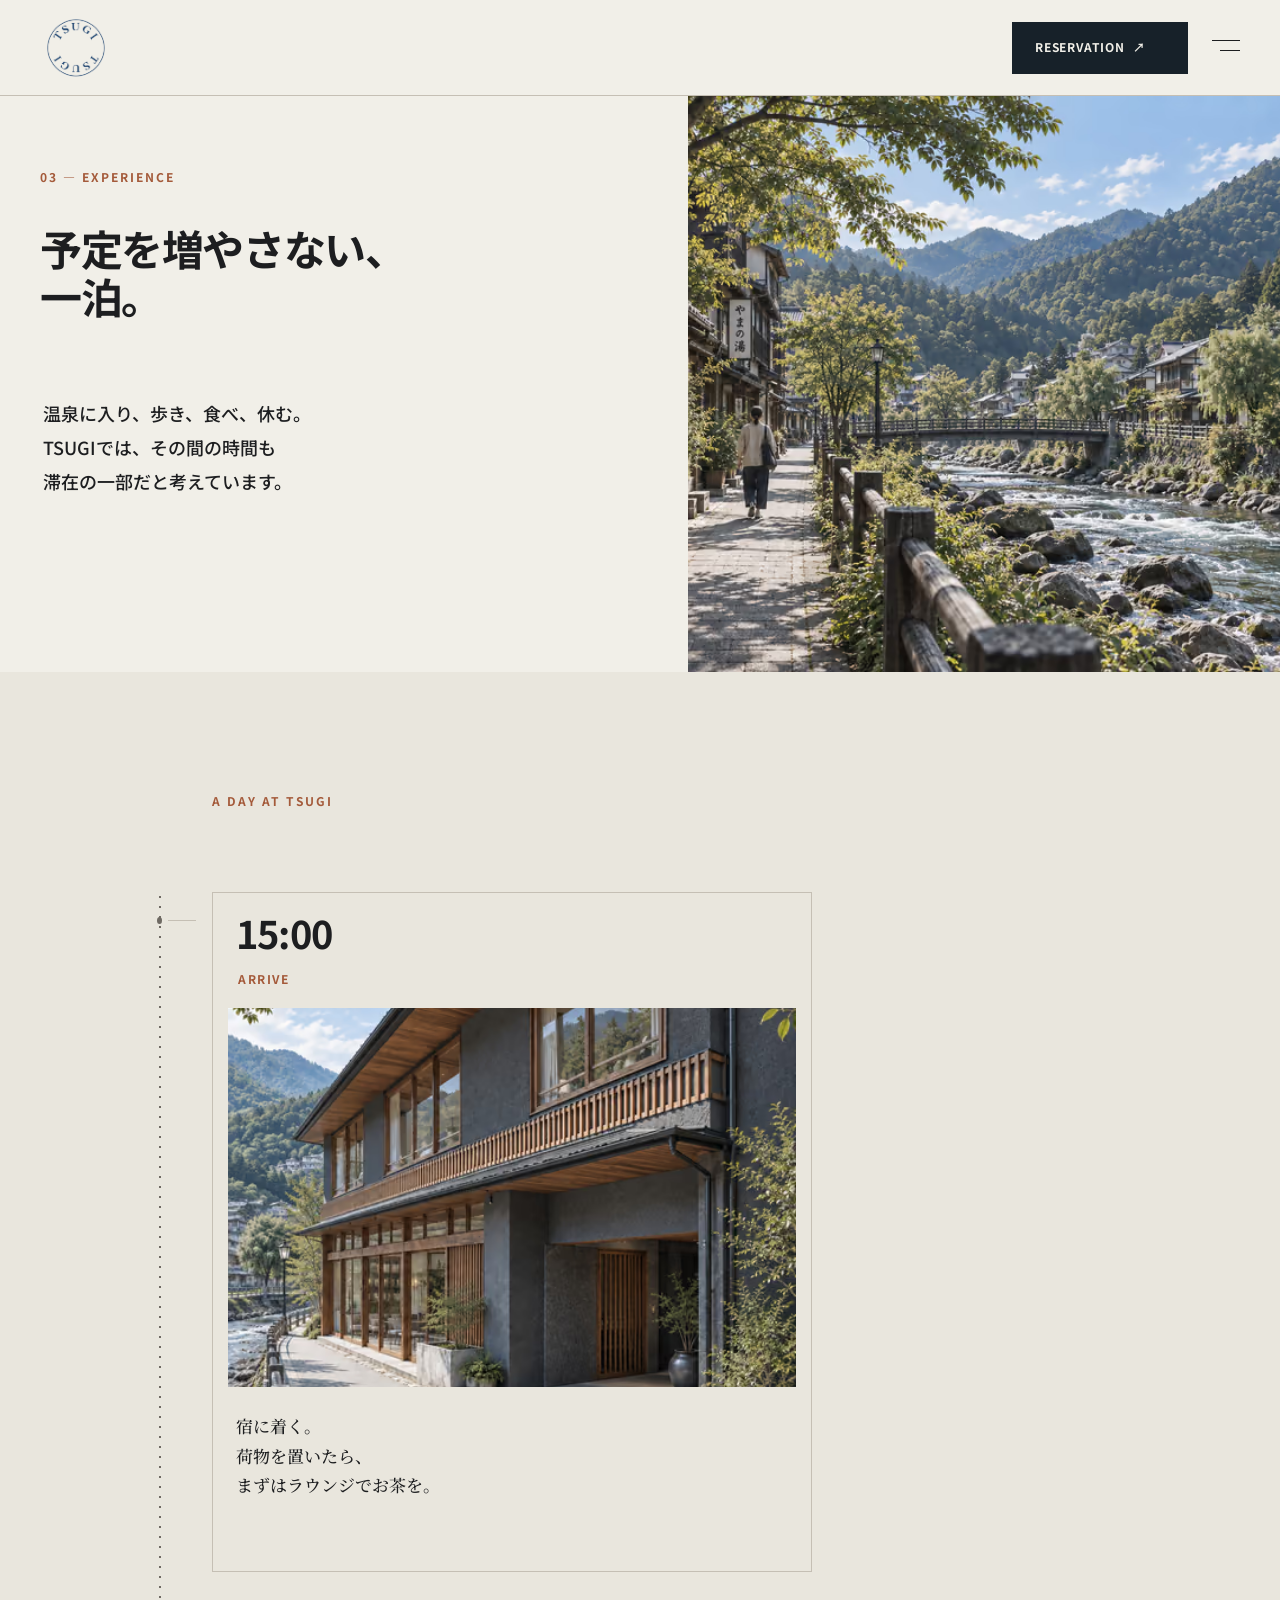
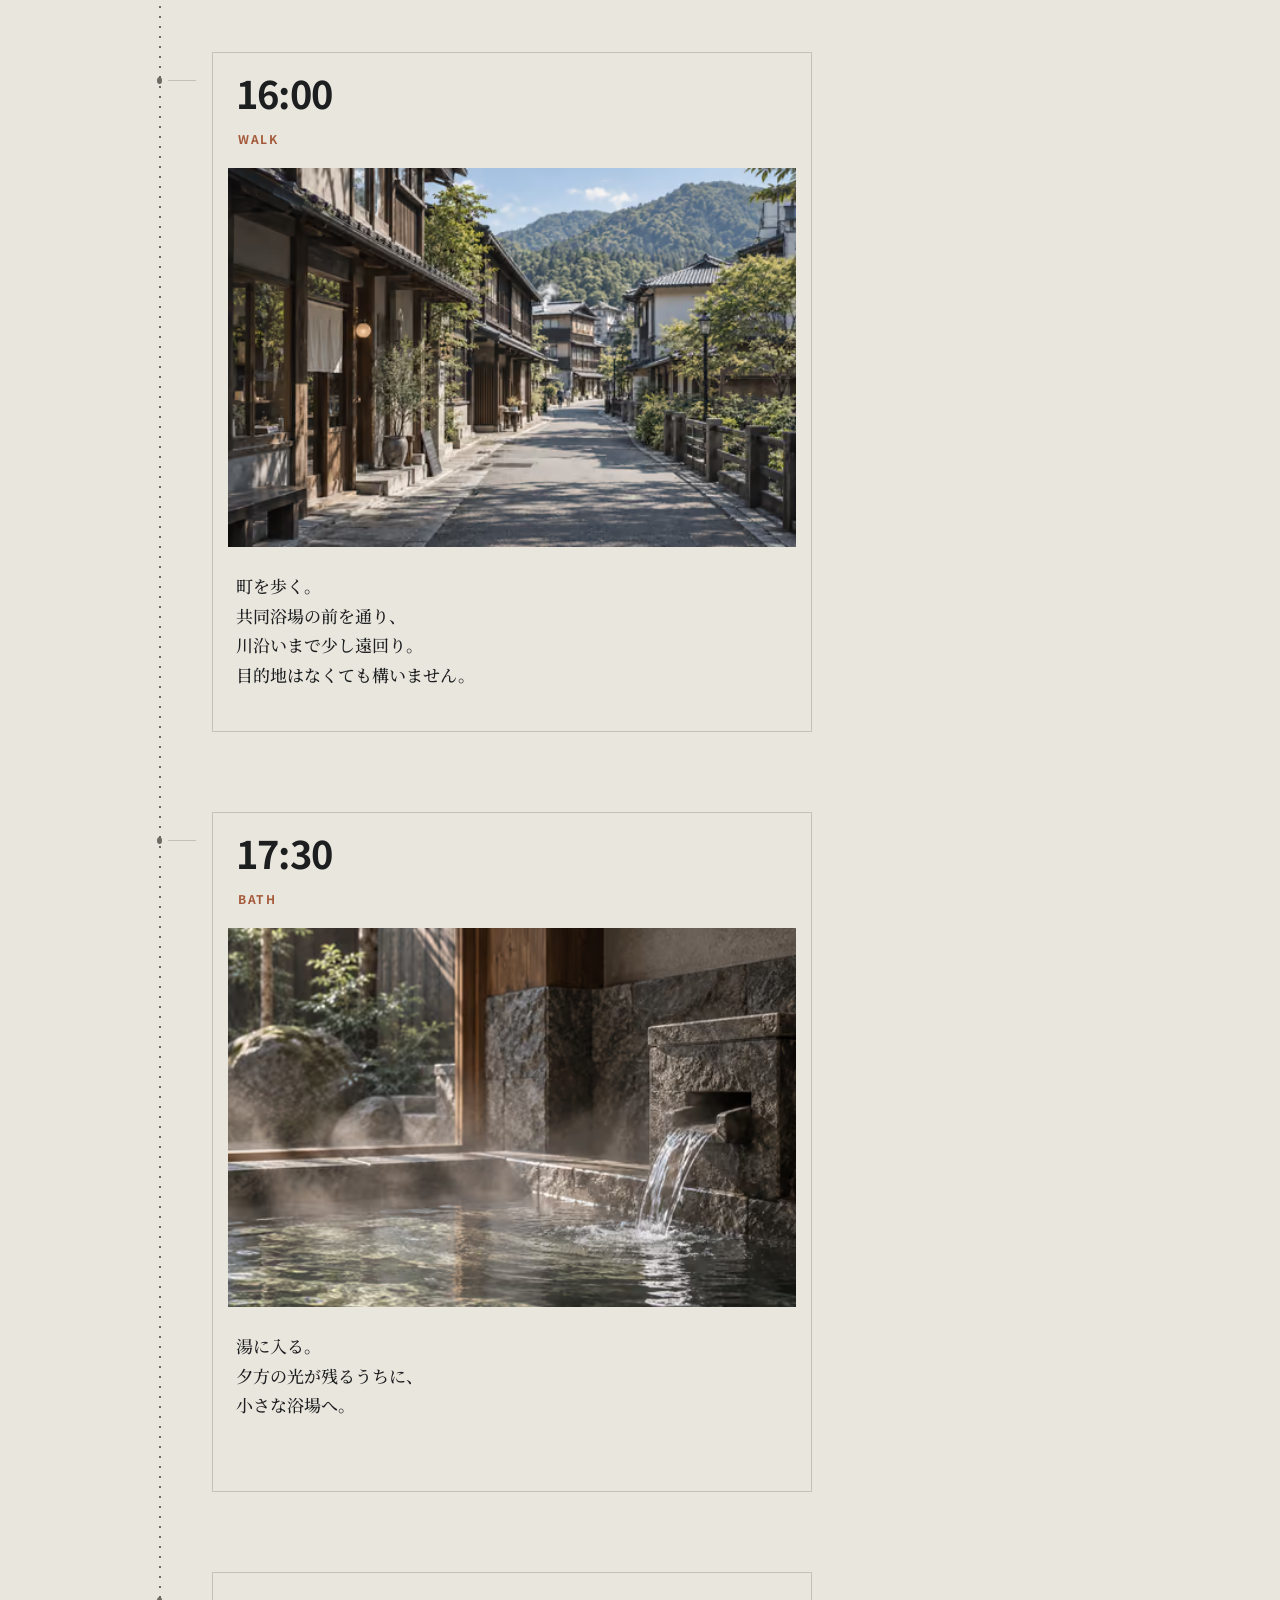
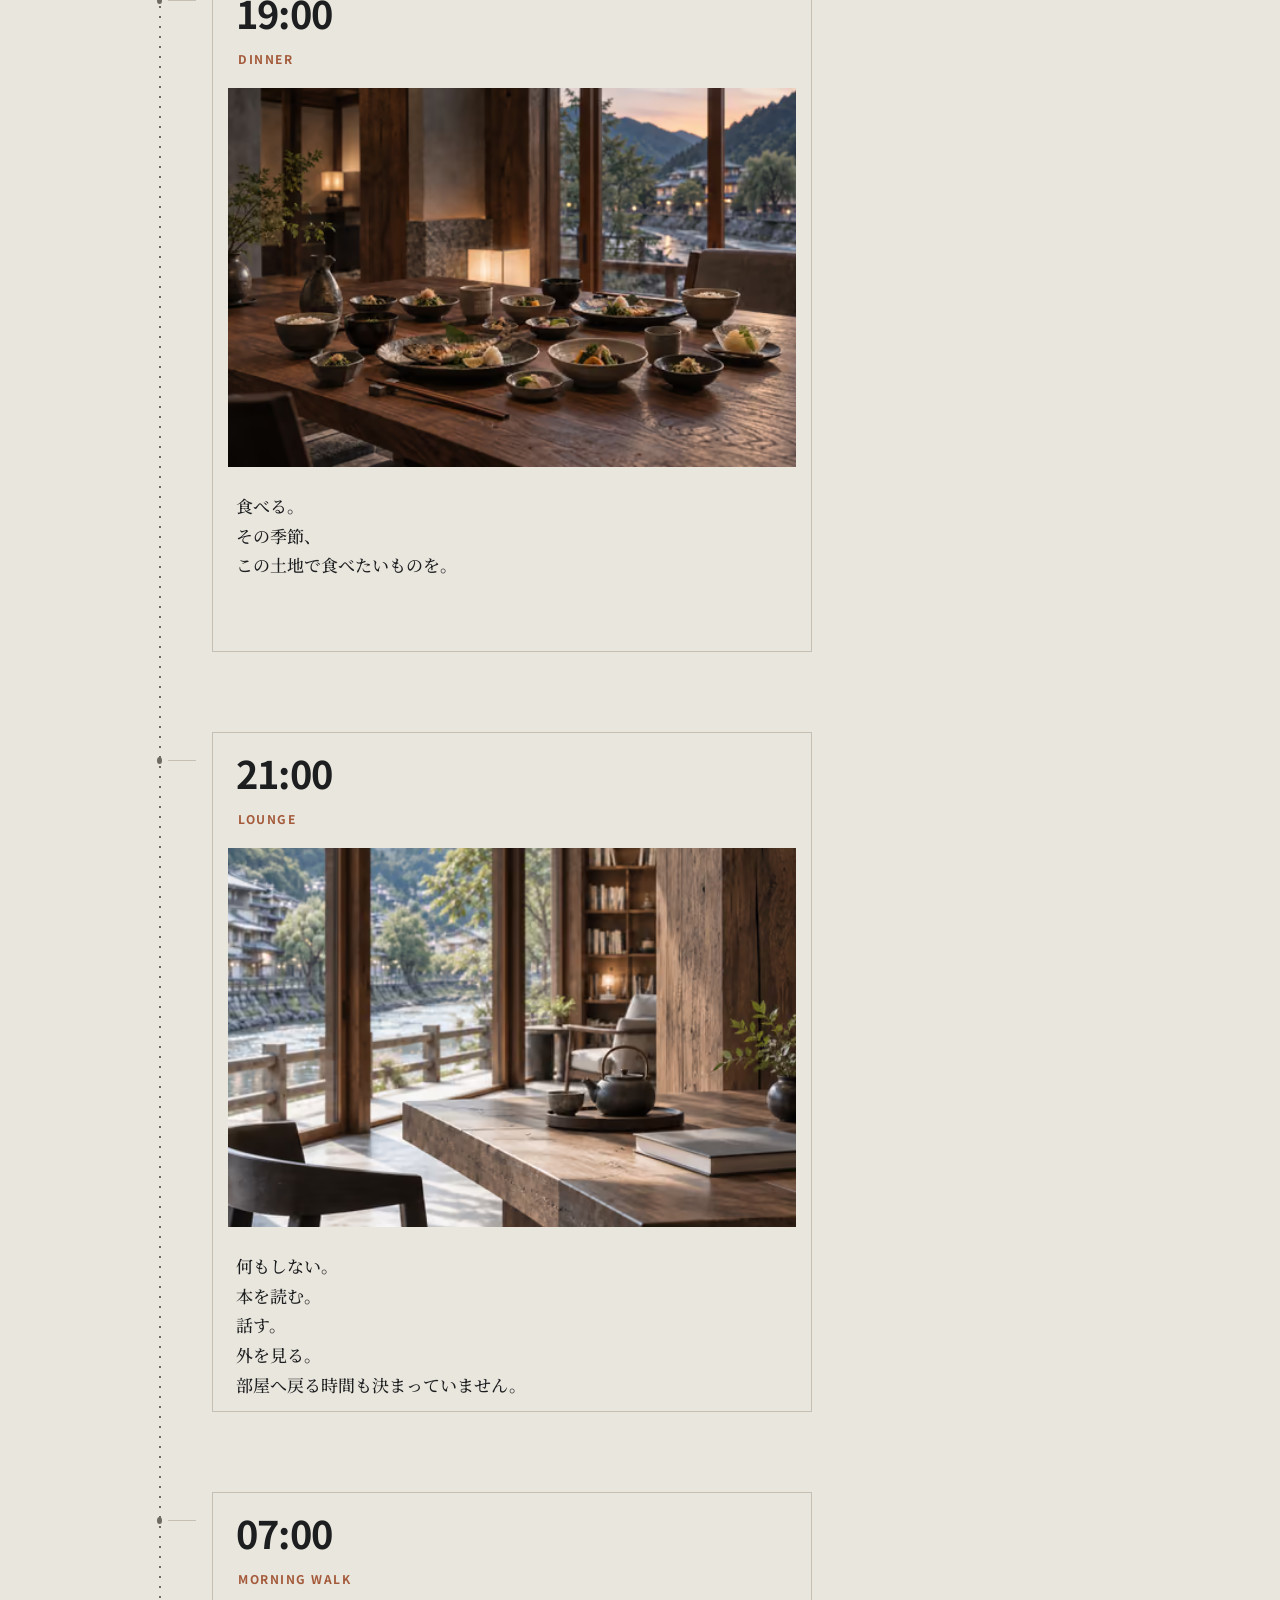
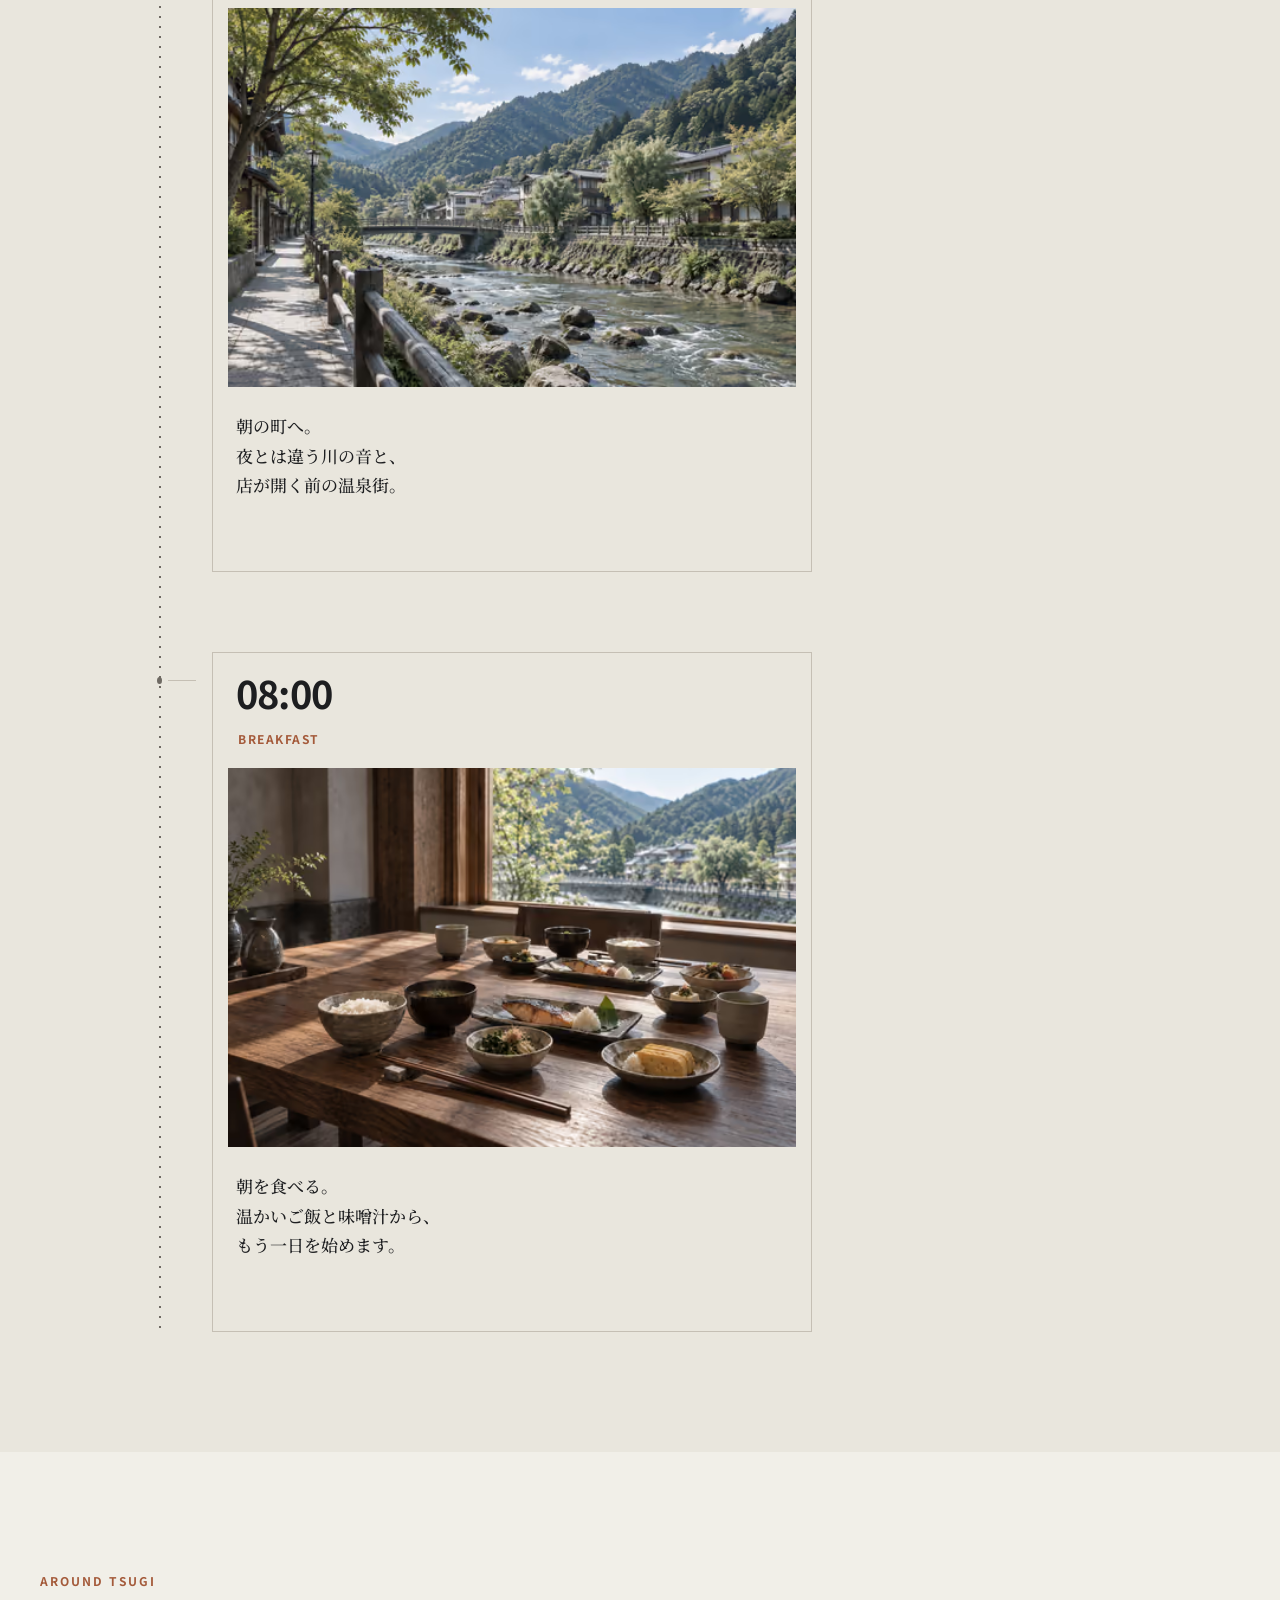
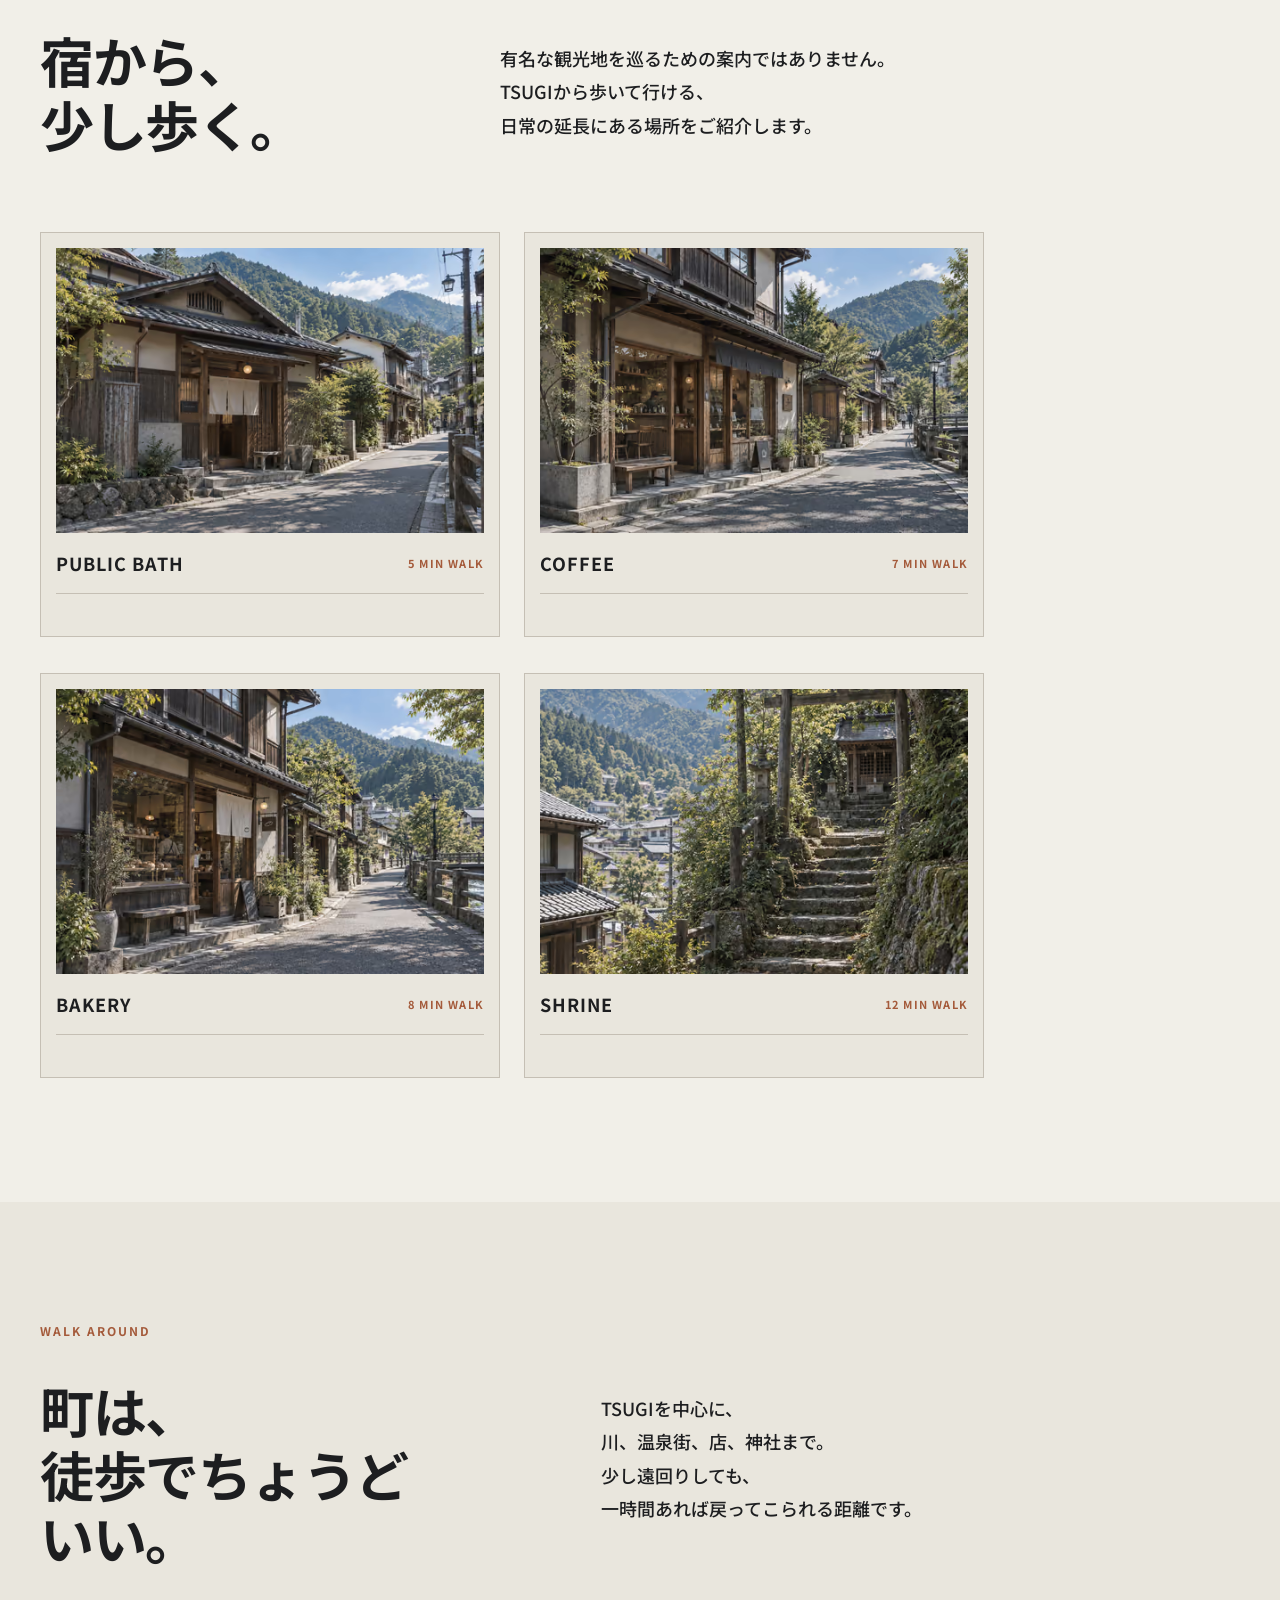
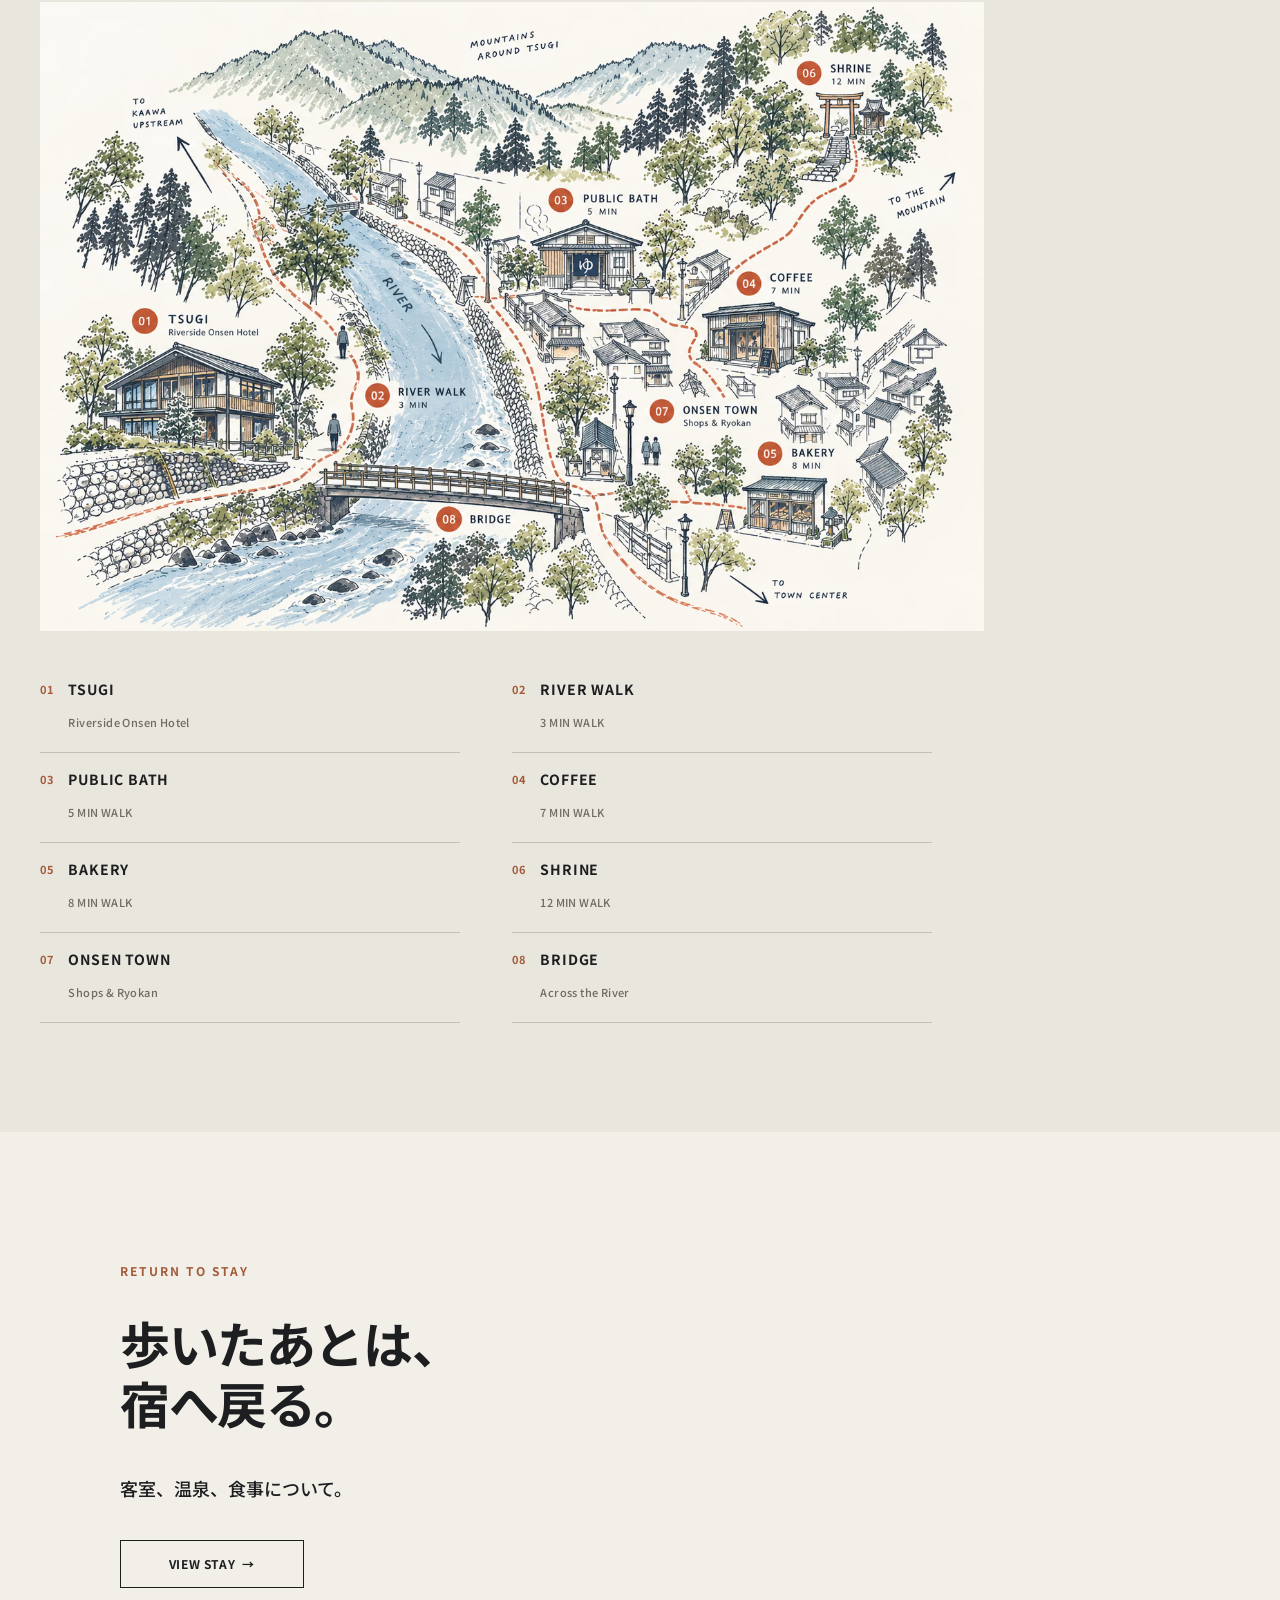
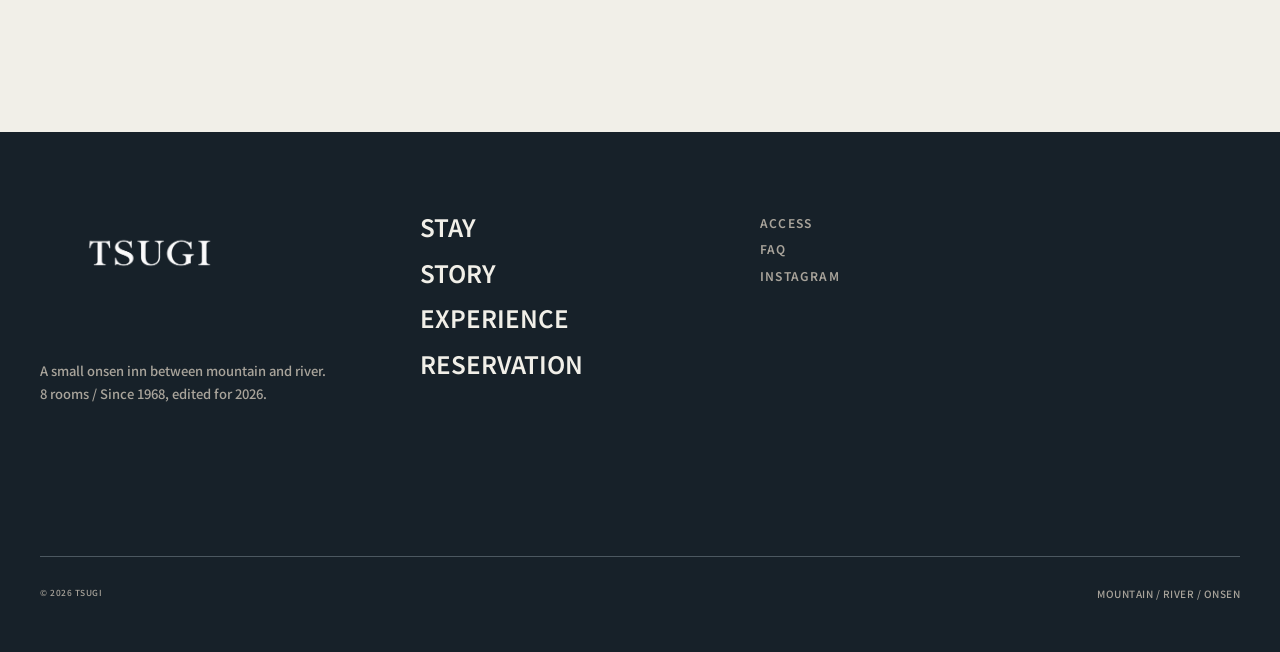
==== commit dddb6d54: "chore: finalize production metadata" ====
--- a/experience.html
+++ b/experience.html
@@ -13,8 +13,14 @@
     <meta name="twitter:card" content="summary_large_image">
     <meta name="twitter:title" content="EXPERIENCE｜TSUGI">
     <meta name="twitter:description" content="温泉に入り、町を歩き、食べ、休む。予定を詰め込まずに過ごすTSUGIでの一日と、徒歩で巡れる温泉町の場所をご紹介します。">
-    <!-- TODO: after production URL is finalized, add canonical and og:url. -->
-    <!-- TODO: add absolute og:image and twitter:image URLs for assets/images/og/tsugi_ogp_1200x630.png; also add og:image:width="1200", og:image:height="630", and og:image:alt/twitter:image:alt="TSUGI 山と川のあいだにある温泉宿". -->
+    <link rel="canonical" href="https://coconattsu0723.github.io/tsugi-onsen-hotel/experience.html">
+    <meta property="og:url" content="https://coconattsu0723.github.io/tsugi-onsen-hotel/experience.html">
+    <meta property="og:image" content="https://coconattsu0723.github.io/tsugi-onsen-hotel/assets/images/og/tsugi_ogp_1200x630.png">
+    <meta property="og:image:width" content="1200">
+    <meta property="og:image:height" content="630">
+    <meta property="og:image:alt" content="TSUGI 山と川のあいだにある温泉宿">
+    <meta name="twitter:image" content="https://coconattsu0723.github.io/tsugi-onsen-hotel/assets/images/og/tsugi_ogp_1200x630.png">
+    <meta name="twitter:image:alt" content="TSUGI 山と川のあいだにある温泉宿">
     <link rel="icon" href="assets/favicons/favicon.ico" sizes="any">
     <link rel="icon" type="image/png" sizes="32x32" href="assets/favicons/favicon-32x32.png">
     <link rel="icon" type="image/png" sizes="48x48" href="assets/favicons/favicon-48x48.png">
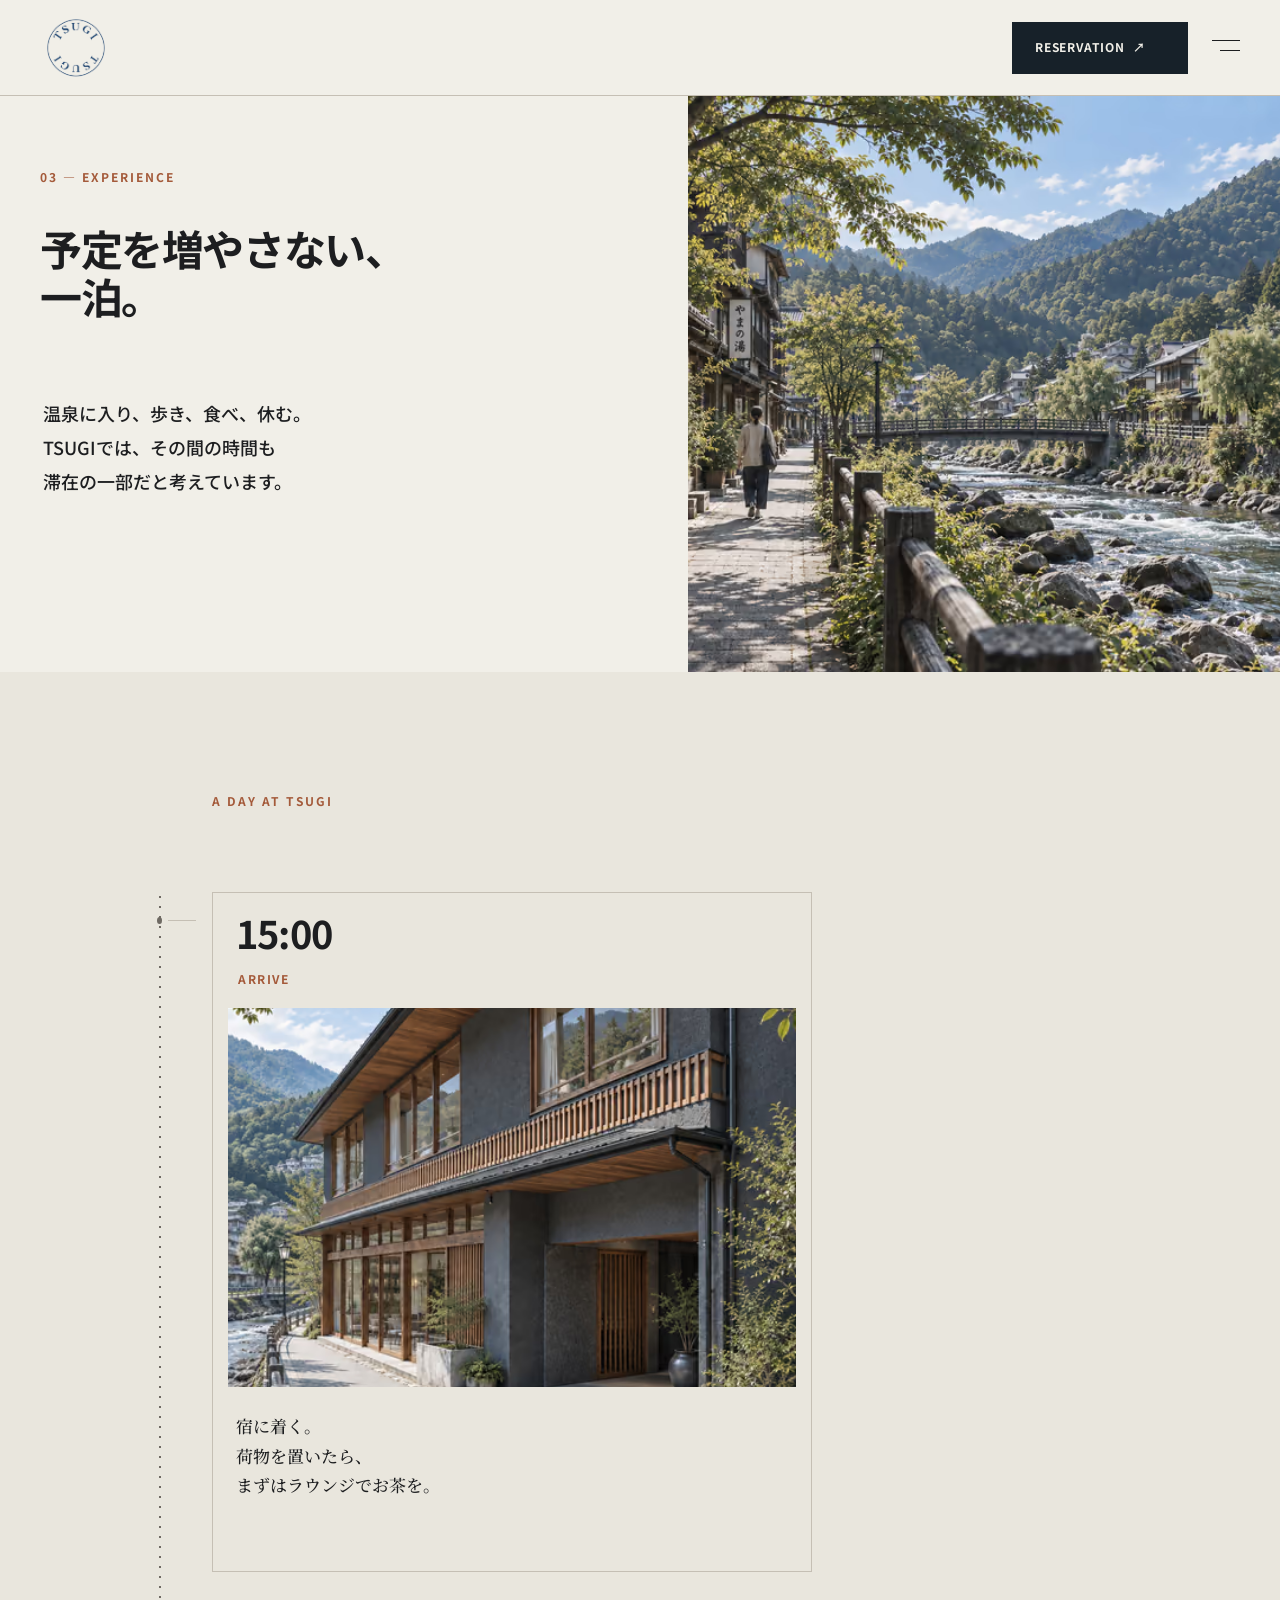
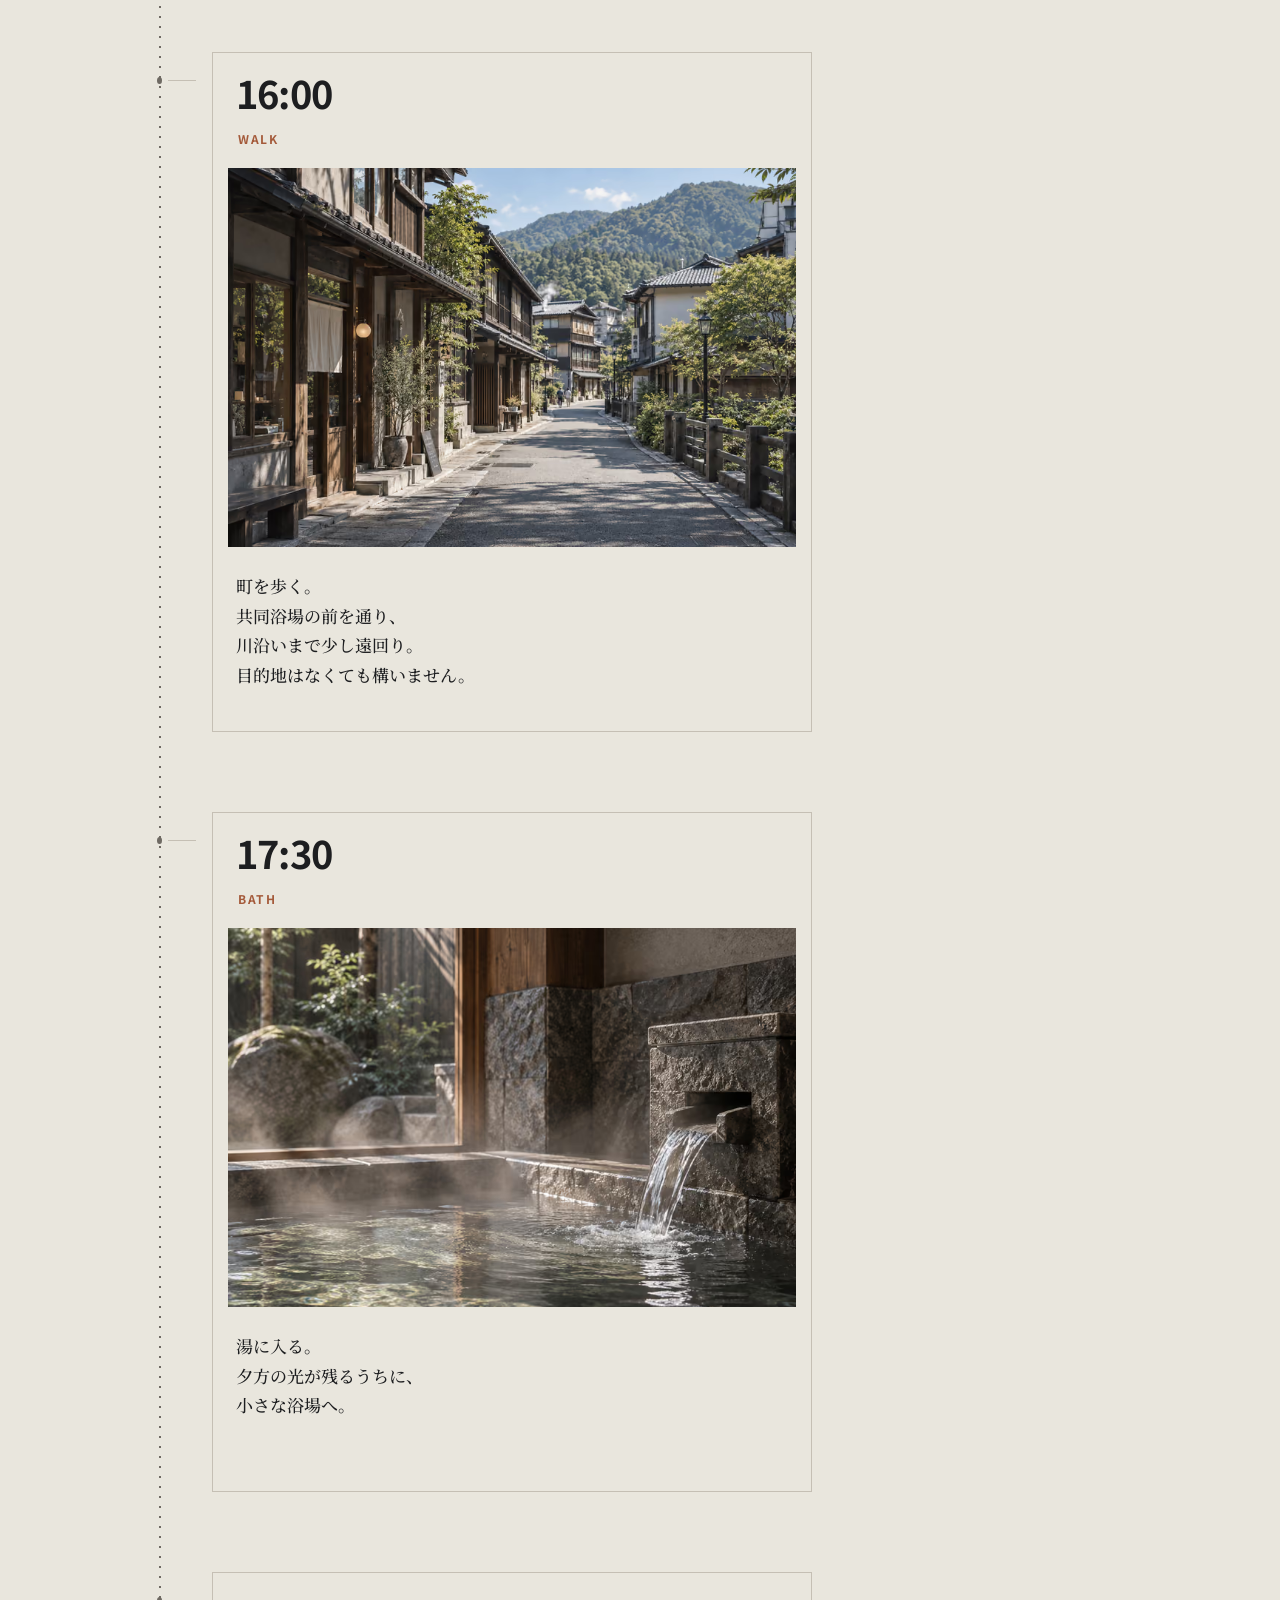
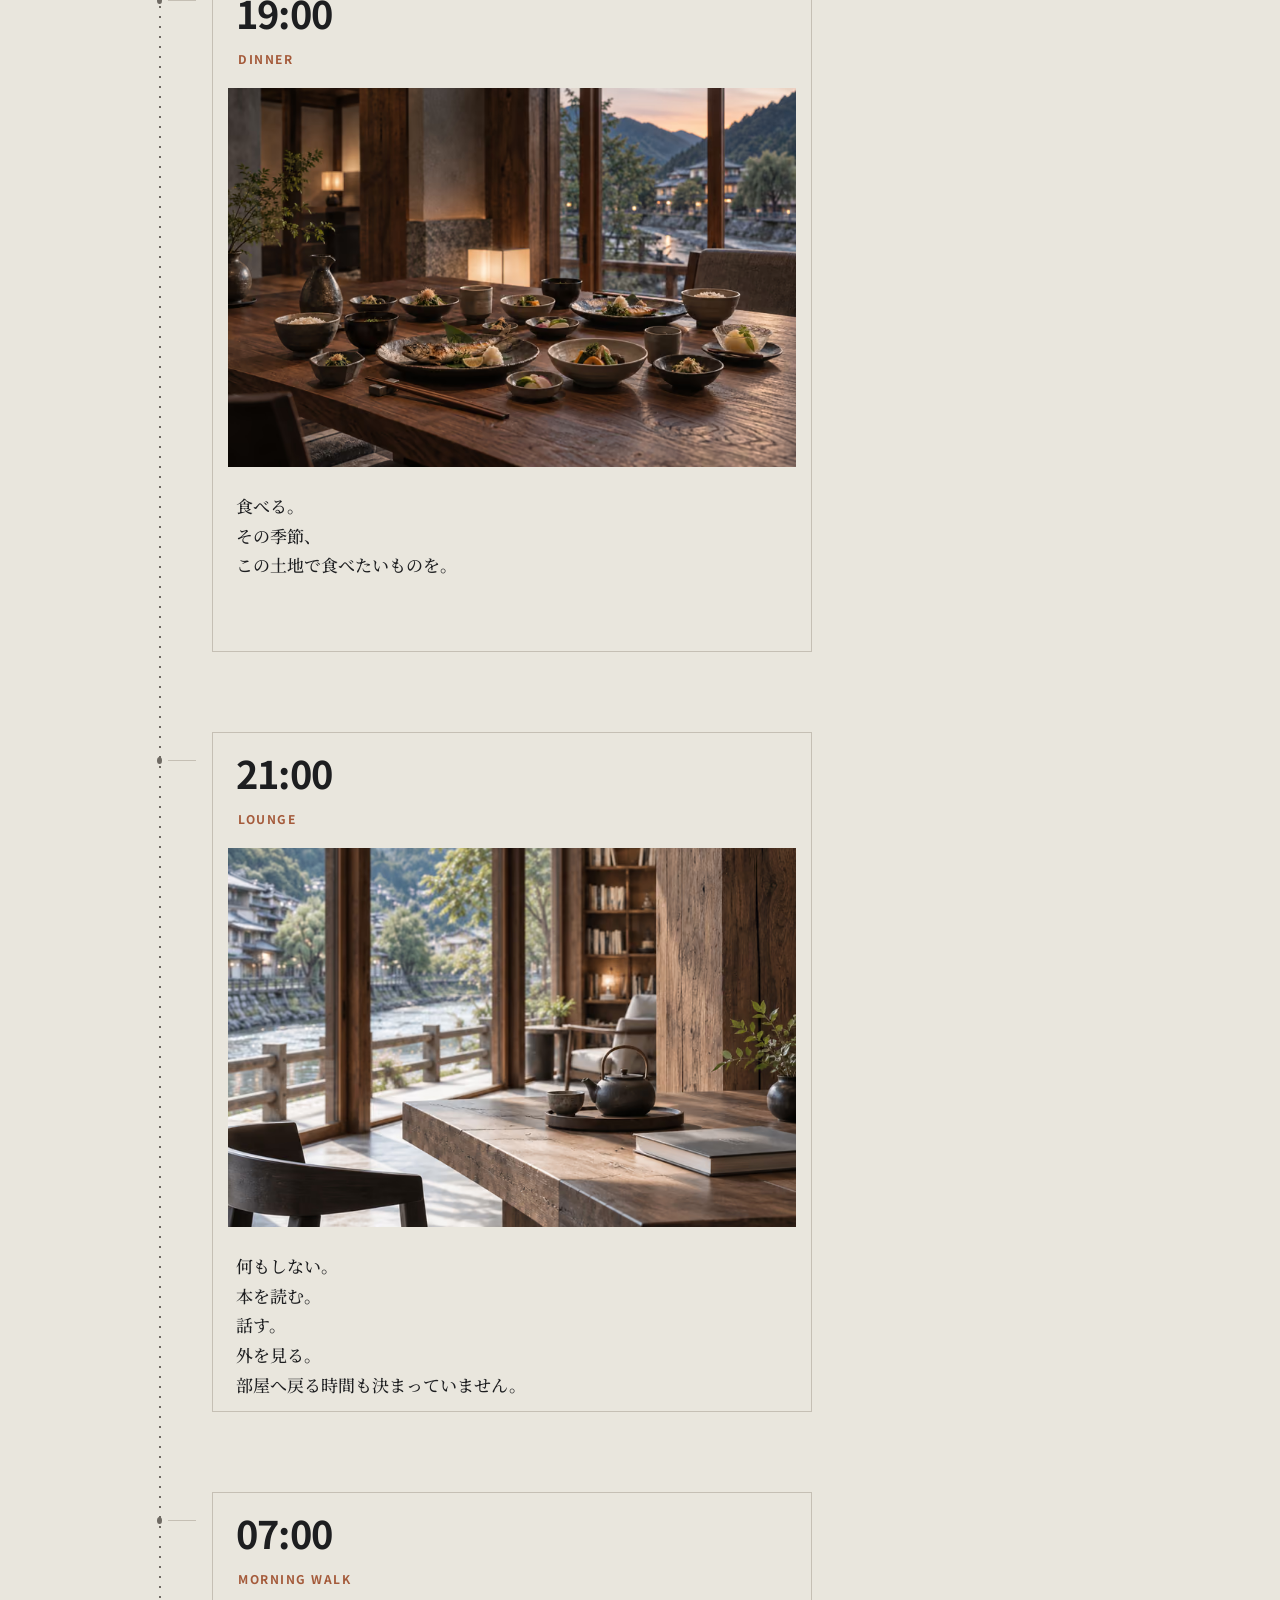
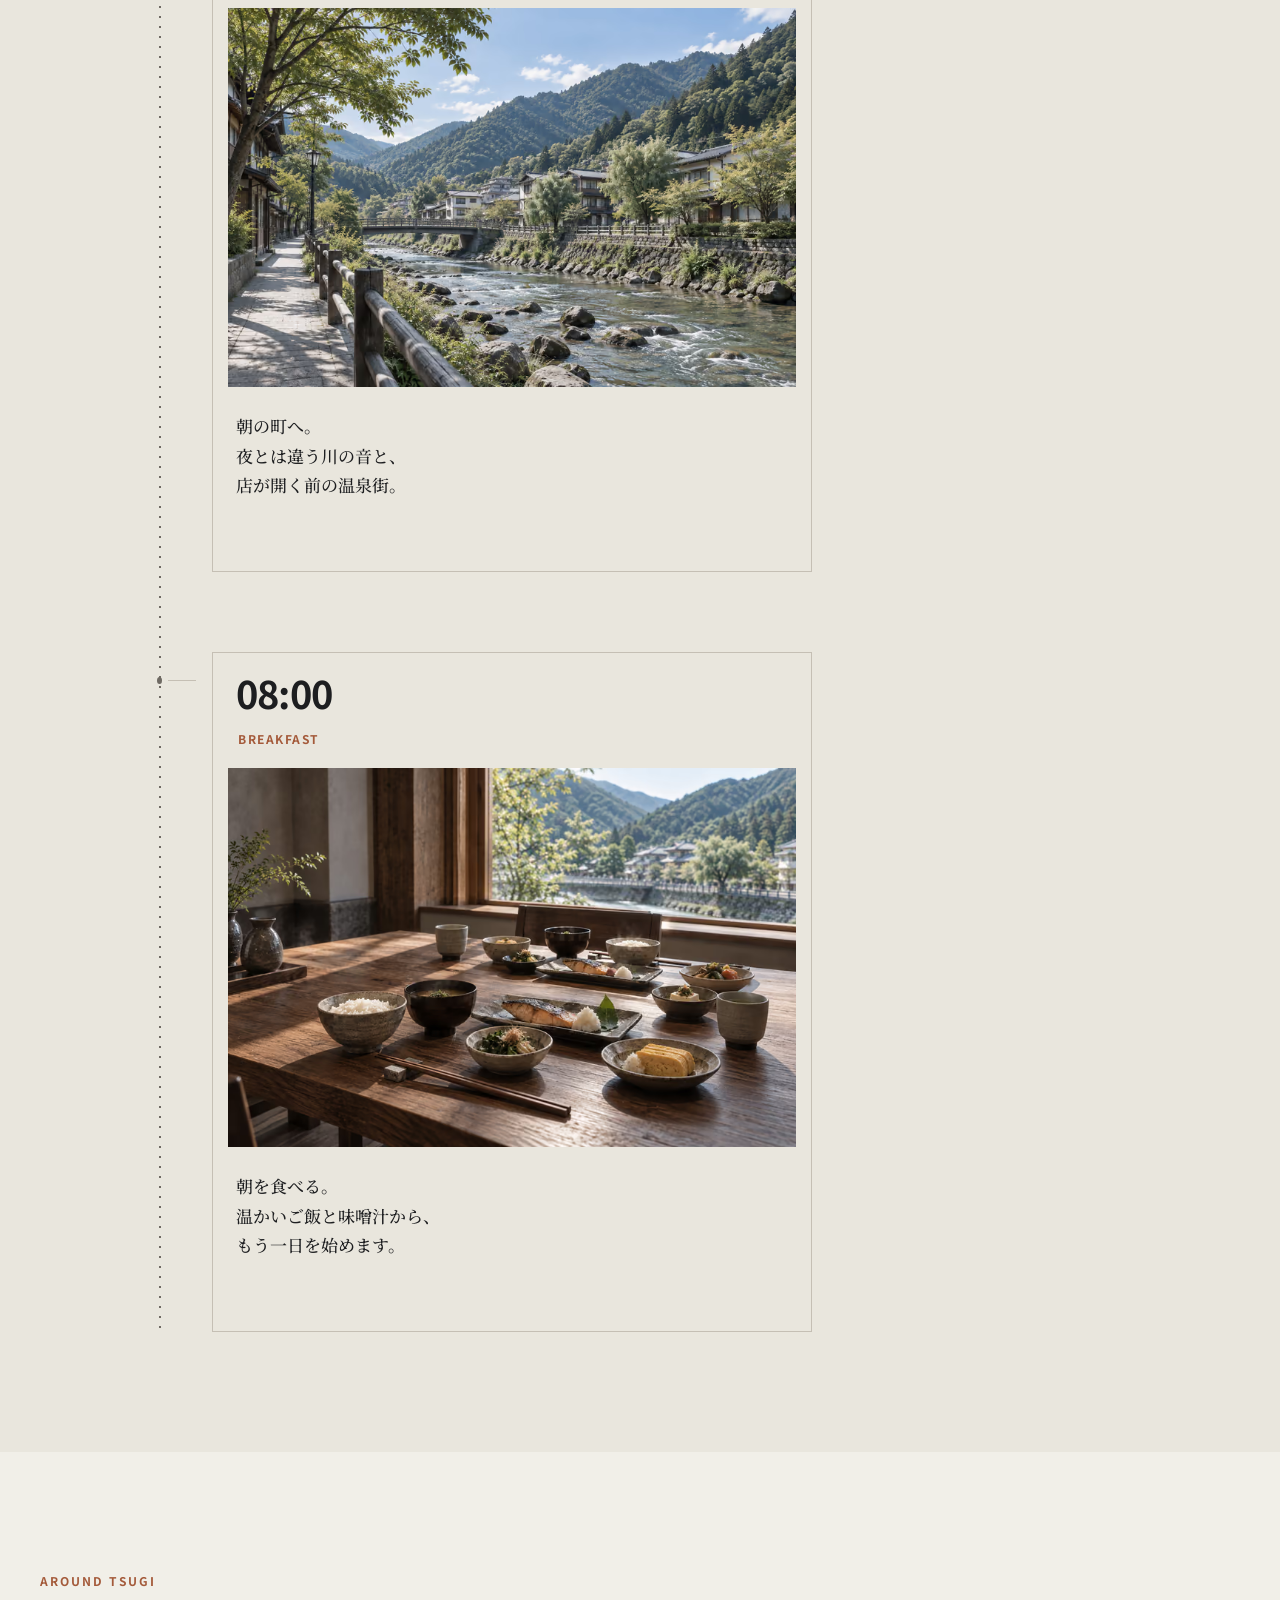
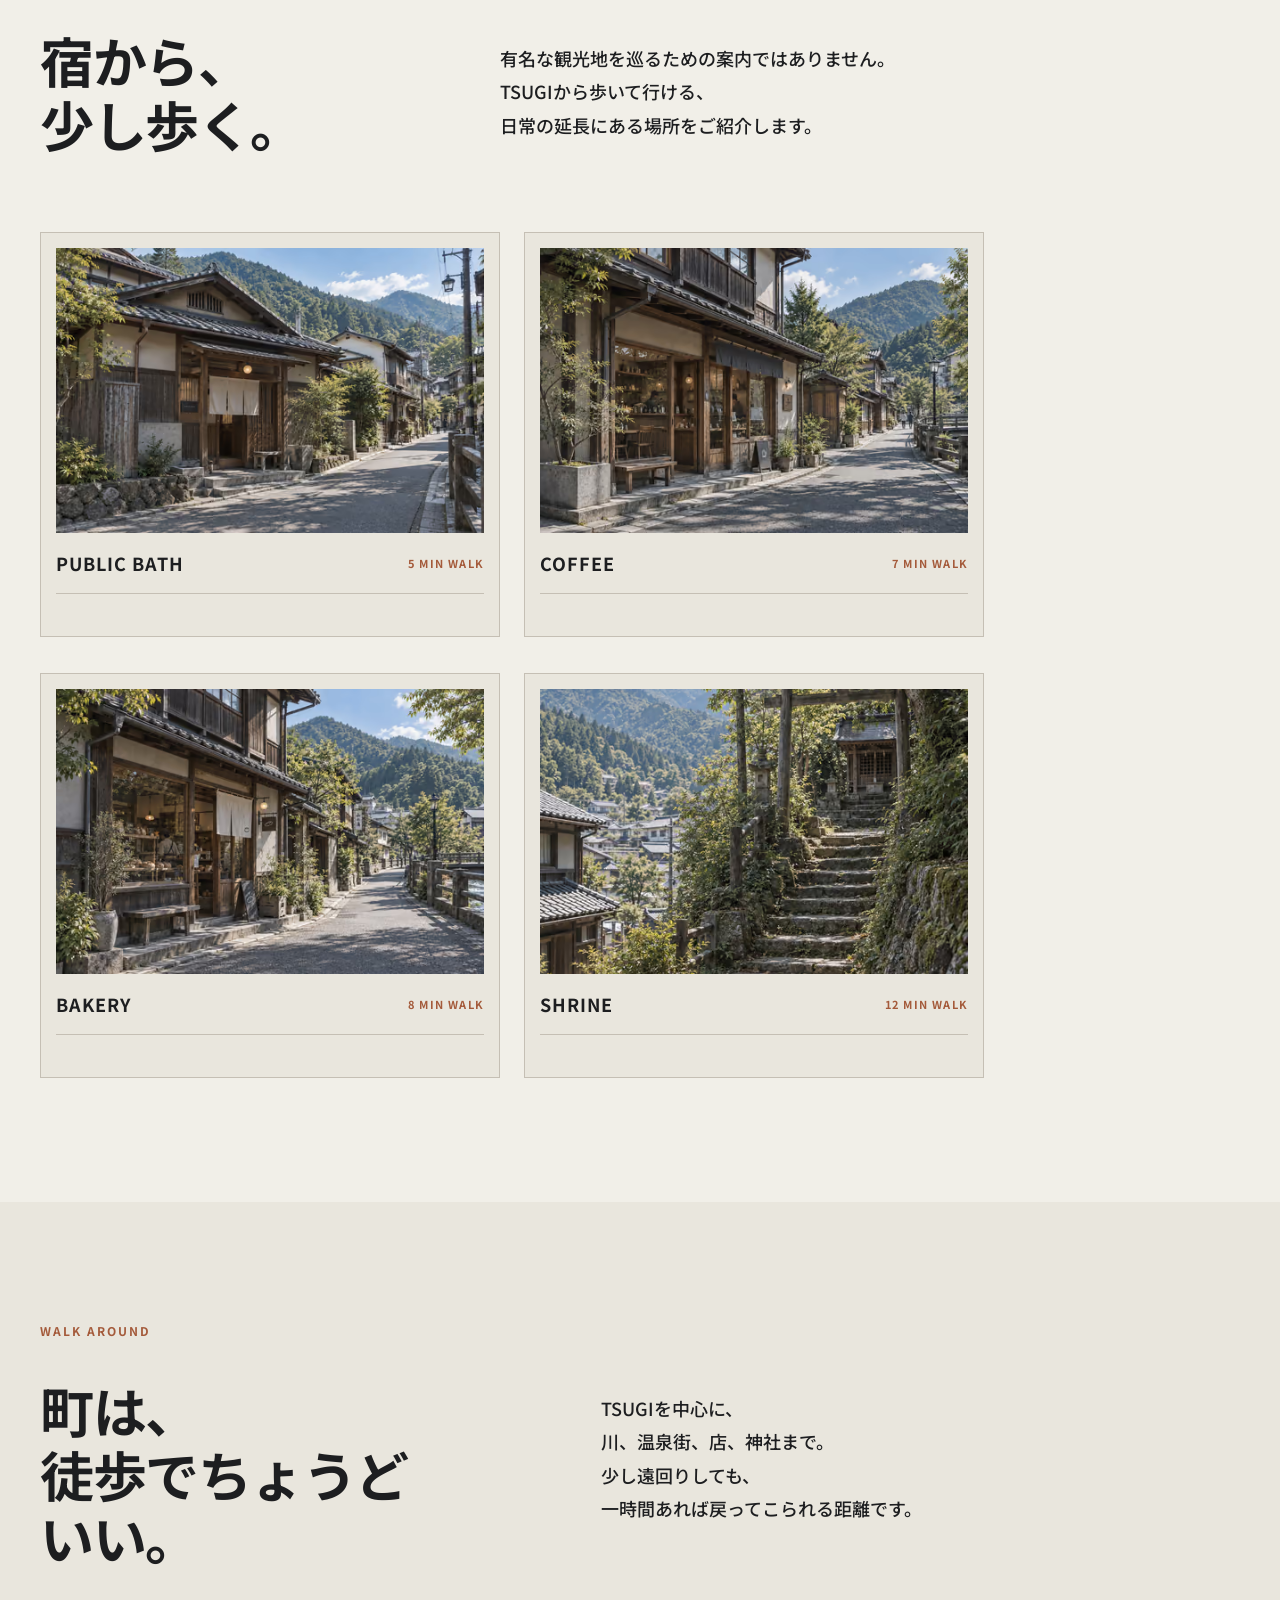
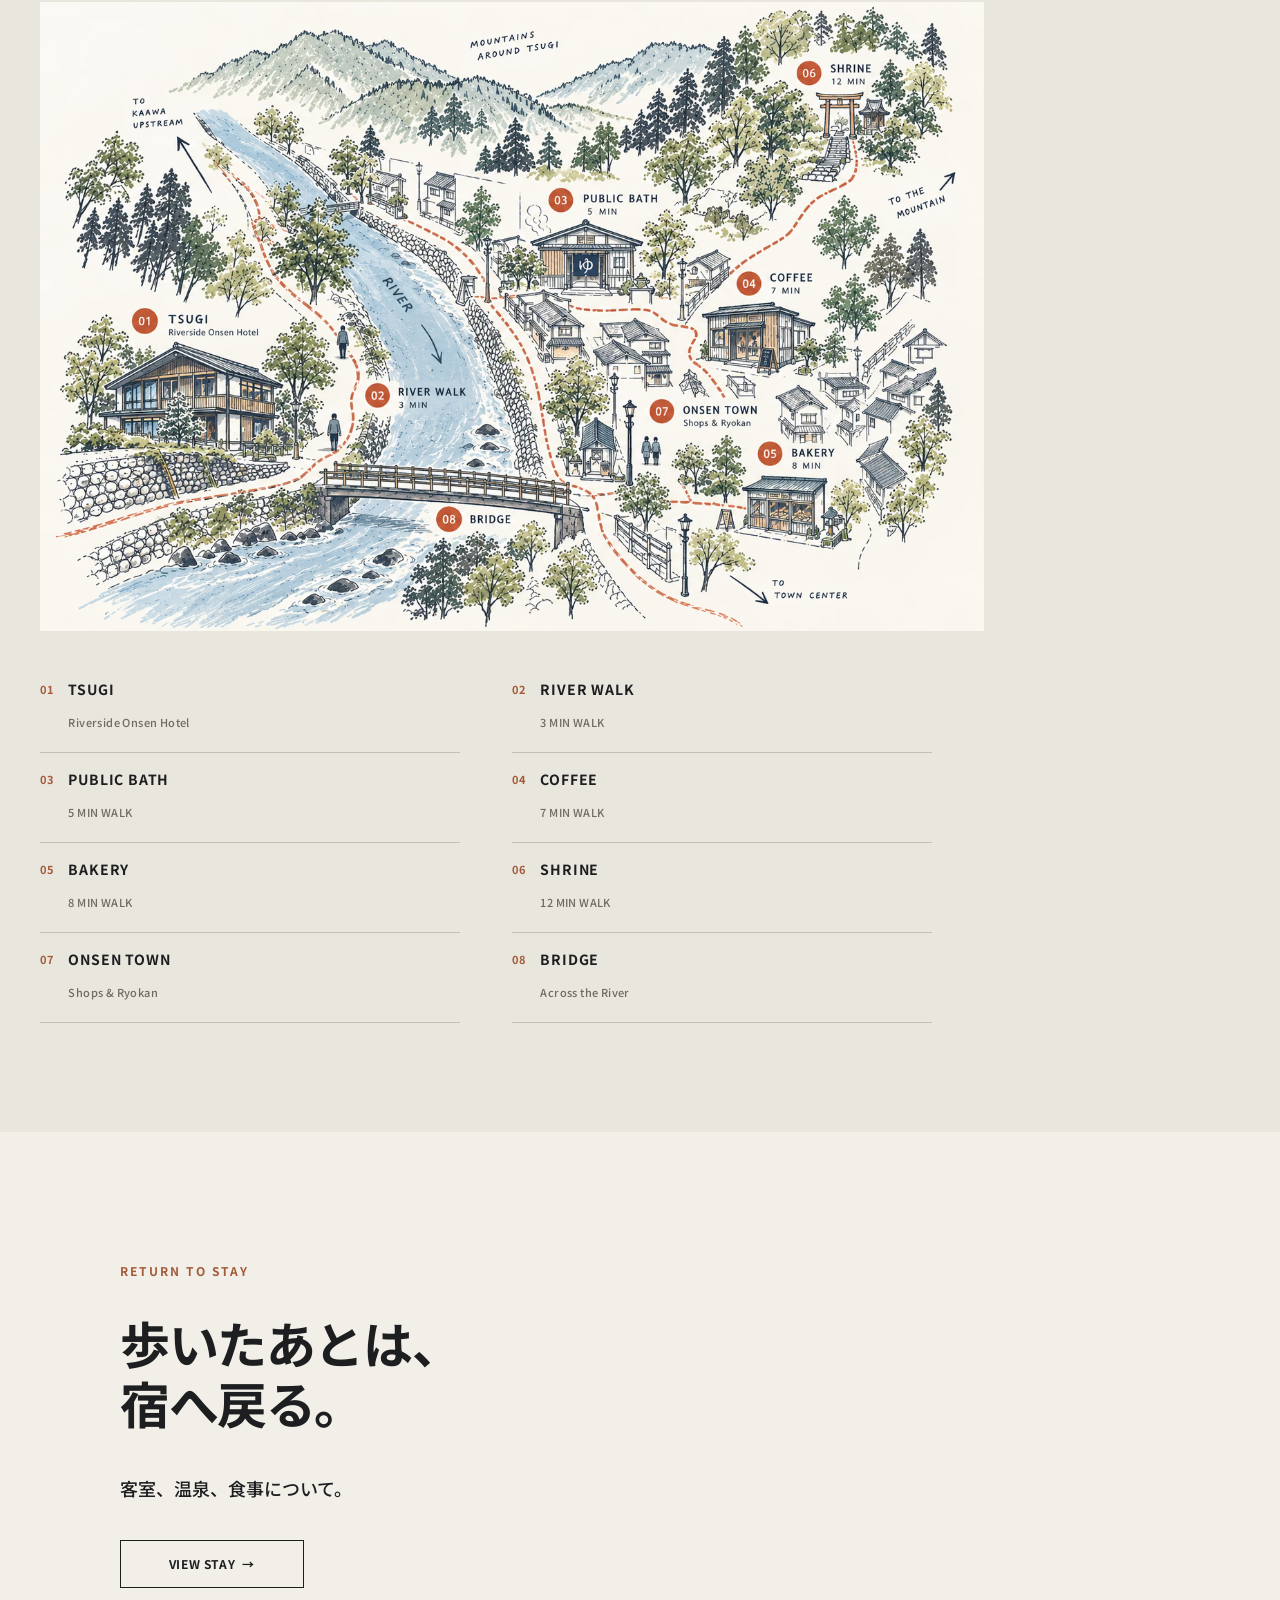
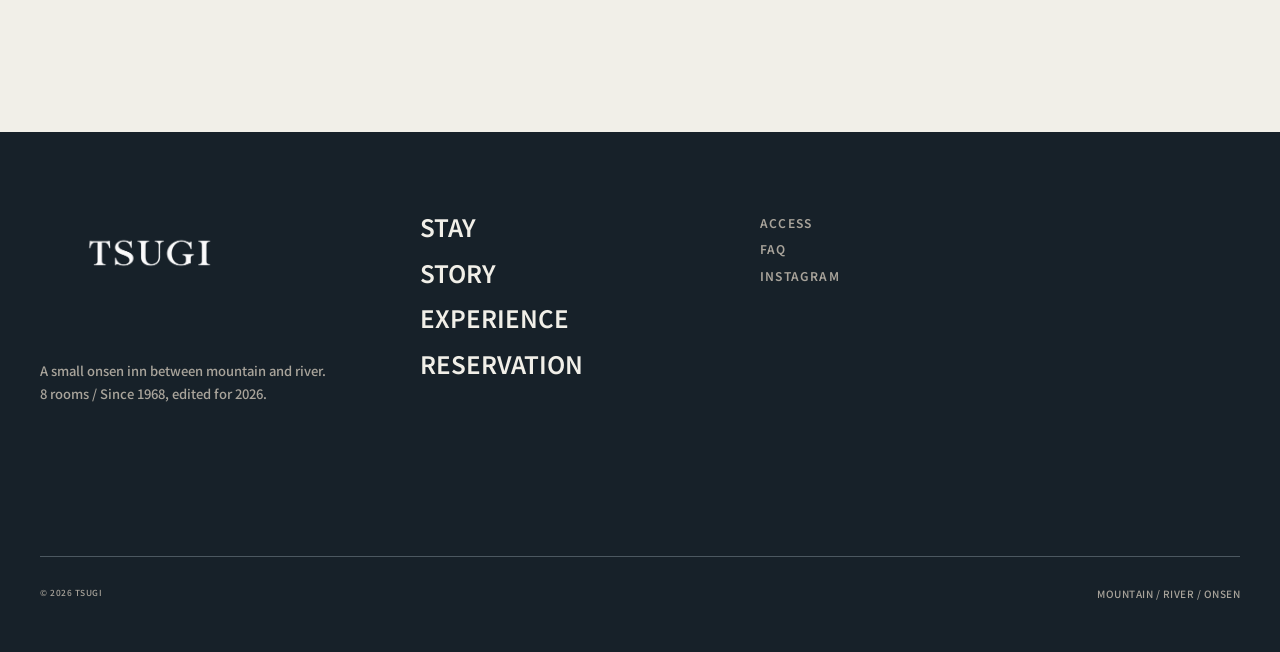
==== commit 496eea25: "fix: remove placeholder reservation links" ====
--- a/experience.html
+++ b/experience.html
@@ -43,7 +43,7 @@
           <nav class="site-header__nav" aria-label="グローバルナビゲーション"><ul class="site-header__nav-list">
             <li><a class="site-header__nav-link" href="index.html">HOME</a></li><li><a class="site-header__nav-link" href="stay.html">STAY</a></li><li><a class="site-header__nav-link" href="story.html">STORY</a></li><li><a class="site-header__nav-link" href="experience.html" aria-current="page">EXPERIENCE</a></li>
           </ul></nav>
-          <a class="button button--primary site-header__reservation" href="reservation.html"><span>RESERVATION</span><span class="site-header__reservation-arrow" aria-hidden="true">↗</span></a>
+          <span class="button button--primary site-header__reservation reservation-placeholder"><span>RESERVATION</span><span class="site-header__reservation-arrow" aria-hidden="true">↗</span></span>
           <button class="menu-toggle" type="button" aria-expanded="false" aria-controls="site-menu" aria-label="メニューを開く" data-menu-button><span class="menu-toggle__icon" aria-hidden="true"><span></span><span></span></span></button>
         </div>
       </div>
@@ -53,7 +53,7 @@
       <div class="menu-overlay__inner container">
         <div class="menu-overlay__top"><a class="menu-overlay__logo" href="index.html" aria-label="TSUGI ホーム"><img src="assets/logos/tsugi_circle_logo_white.png" alt="" width="1254" height="1254"></a><button class="menu-overlay__close" type="button" aria-label="メニューを閉じる" data-menu-close></button></div>
         <nav class="menu-overlay__navigation" aria-label="メニュー"><ul class="menu-overlay__main-list">
-          <li><a class="menu-overlay__main-link" href="index.html">HOME</a></li><li><a class="menu-overlay__main-link" href="stay.html">STAY</a></li><li><a class="menu-overlay__main-link" href="story.html">STORY</a></li><li><a class="menu-overlay__main-link" href="experience.html" aria-current="page">EXPERIENCE</a></li><li><a class="menu-overlay__main-link" href="reservation.html">RESERVATION</a></li>
+          <li><a class="menu-overlay__main-link" href="index.html">HOME</a></li><li><a class="menu-overlay__main-link" href="stay.html">STAY</a></li><li><a class="menu-overlay__main-link" href="story.html">STORY</a></li><li><a class="menu-overlay__main-link" href="experience.html" aria-current="page">EXPERIENCE</a></li><li><span class="menu-overlay__main-link reservation-placeholder">RESERVATION</span></li>
         </ul></nav>
         <div class="menu-overlay__footer"><ul class="menu-overlay__utility" aria-label="補助メニュー"><li><a href="experience.html#access">ACCESS</a></li><li><a href="stay.html#faq">FAQ</a></li><li><span>INSTAGRAM</span></li></ul><div class="menu-overlay__brand-note"><strong>TSUGI</strong><span>A small onsen inn in between mountain and river.</span></div></div>
       </div>
@@ -240,7 +240,7 @@
     <footer class="site-footer" id="site-footer"><div class="container">
       <div class="site-footer__grid">
         <div class="site-footer__brand"><a class="site-footer__logo" href="index.html" aria-label="TSUGI ホーム"><img src="assets/logos/tsugi_wordmark_white.png" alt="" width="1448" height="1086"></a><p class="site-footer__description"><span class="site-footer__description-brand">TSUGI<br></span>A small onsen inn between mountain and river.<br>8 rooms / Since 1968, edited for 2026.</p></div>
-        <nav class="site-footer__main" aria-label="フッターナビゲーション"><ul class="site-footer__main-list"><li><a href="stay.html">STAY</a></li><li><a href="story.html">STORY</a></li><li><a href="experience.html" aria-current="page">EXPERIENCE</a></li><li><a href="reservation.html">RESERVATION</a></li></ul></nav>
+        <nav class="site-footer__main" aria-label="フッターナビゲーション"><ul class="site-footer__main-list"><li><a href="stay.html">STAY</a></li><li><a href="story.html">STORY</a></li><li><a href="experience.html" aria-current="page">EXPERIENCE</a></li><li><span class="reservation-placeholder">RESERVATION</span></li></ul></nav>
         <nav class="site-footer__utility" aria-label="補助ナビゲーション"><ul class="site-footer__utility-list"><li><a href="experience.html#access">ACCESS</a></li><li><a href="stay.html#faq">FAQ</a></li><li><span class="site-footer__utility-text">INSTAGRAM</span></li></ul></nav>
       </div>
       <div class="site-footer__bottom"><small>© 2026 TSUGI</small><span class="site-footer__location">MOUNTAIN / RIVER / ONSEN</span></div>
--- a/assets/css/components.css
+++ b/assets/css/components.css
@@ -99,6 +99,12 @@
     background: transparent;
     font-size: 12px;
     letter-spacing: 0.5px;
+  }
+
+  /* TODO: replace reservation placeholders with links when the final reservation URL is available. */
+  .reservation-placeholder {
+    cursor: default;
+    pointer-events: none;
   }
 
   .site-header__reservation {
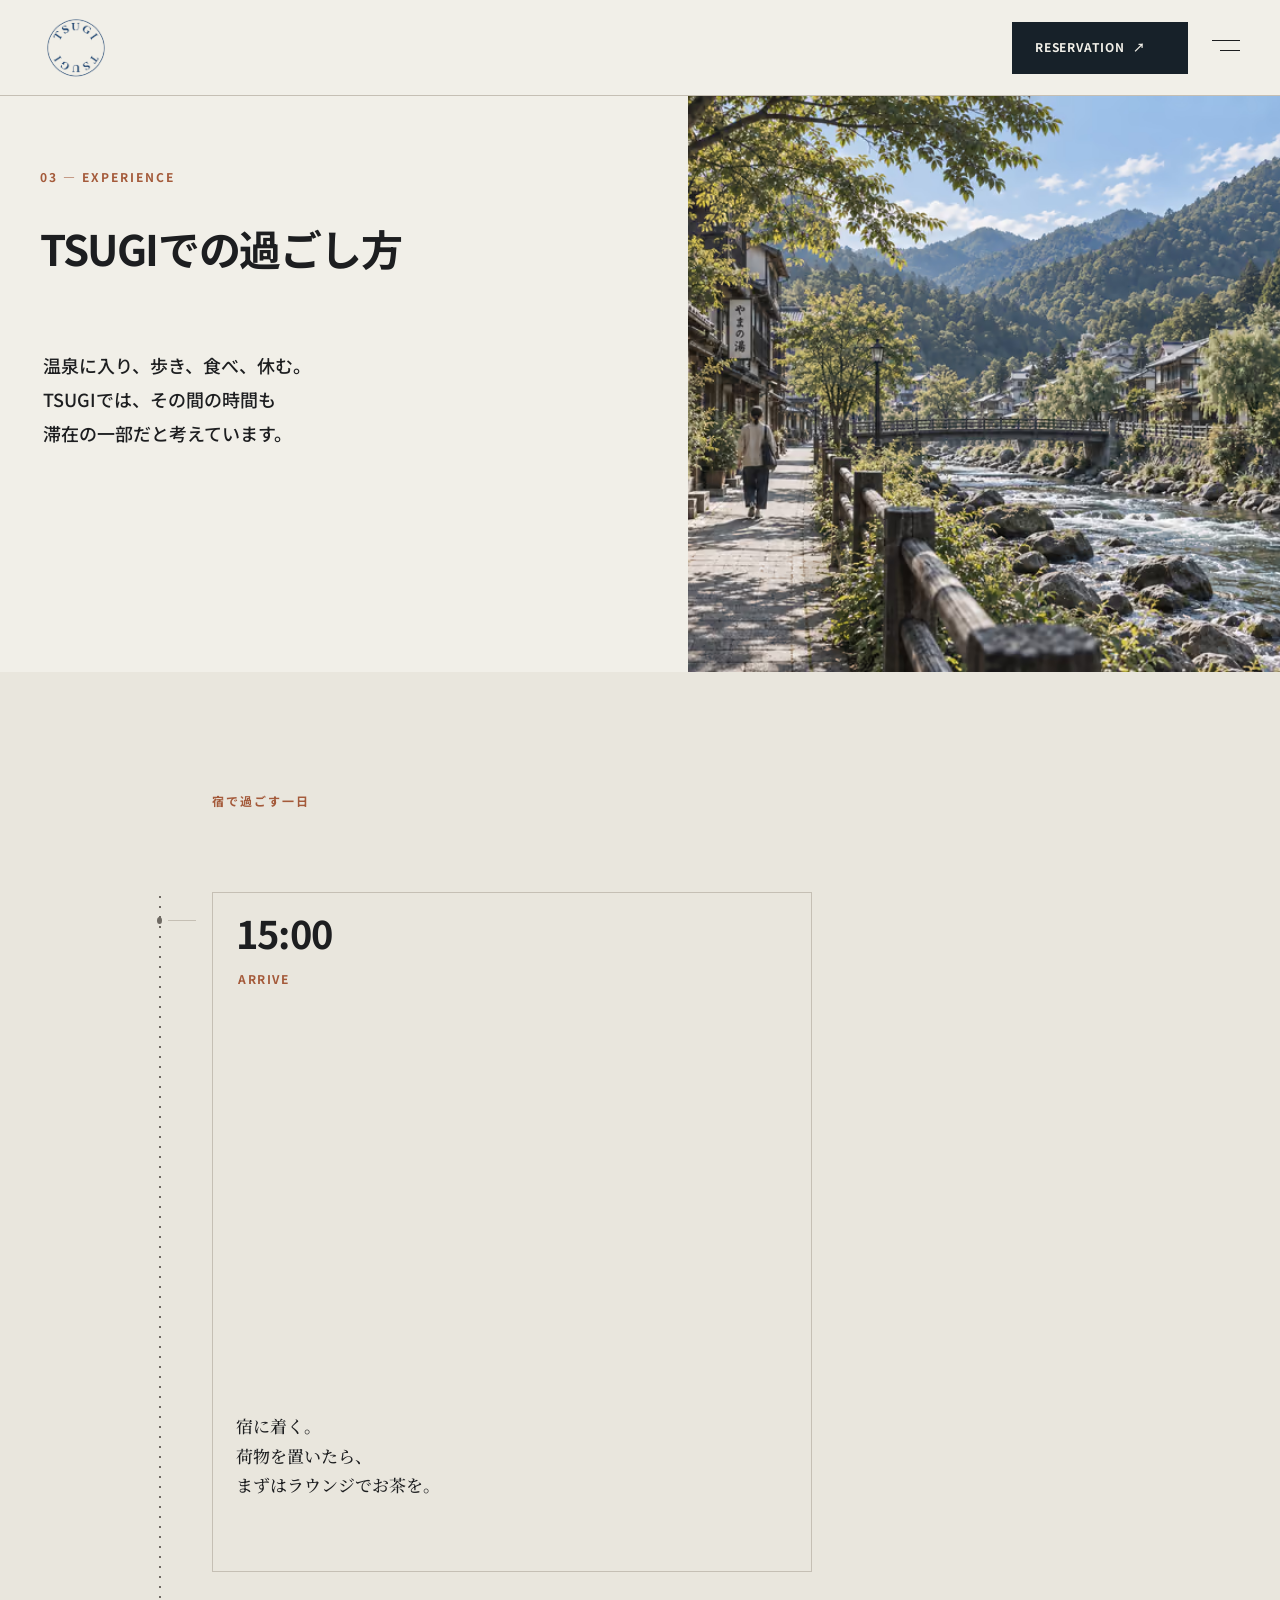
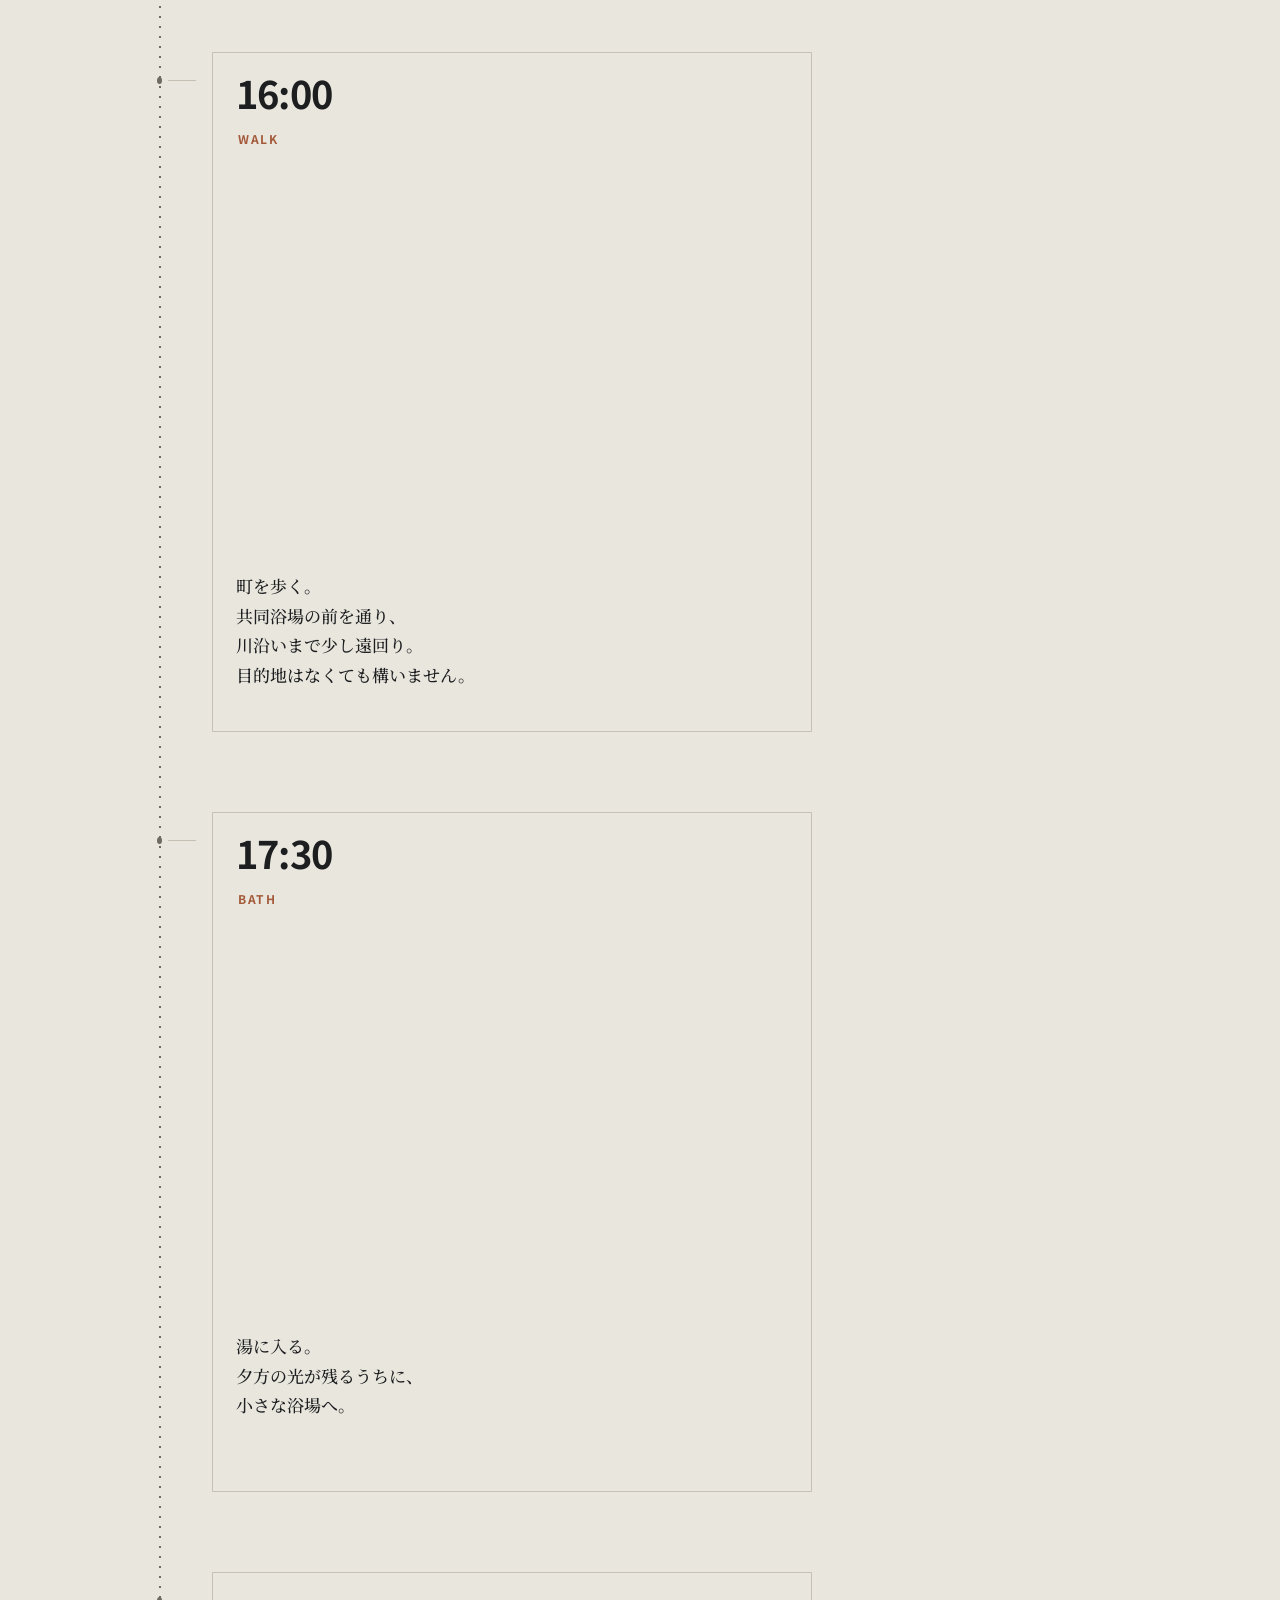
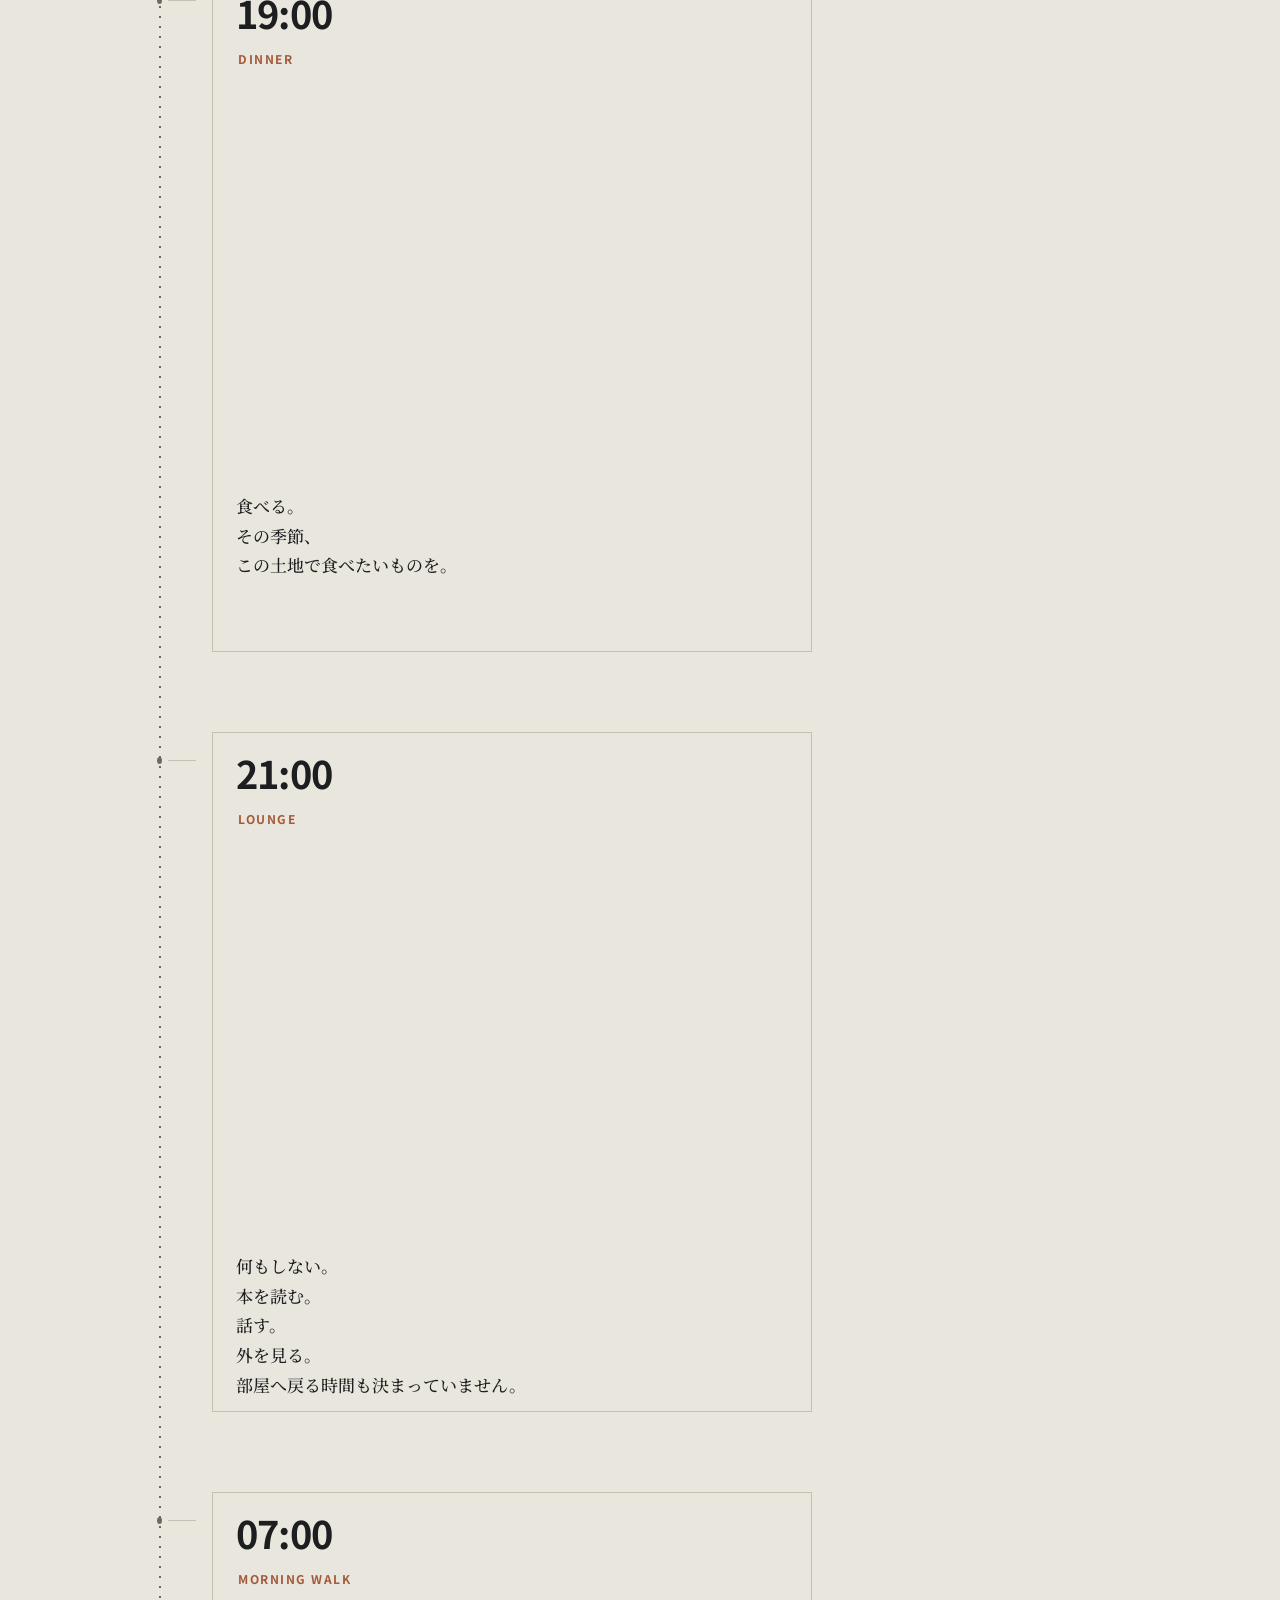
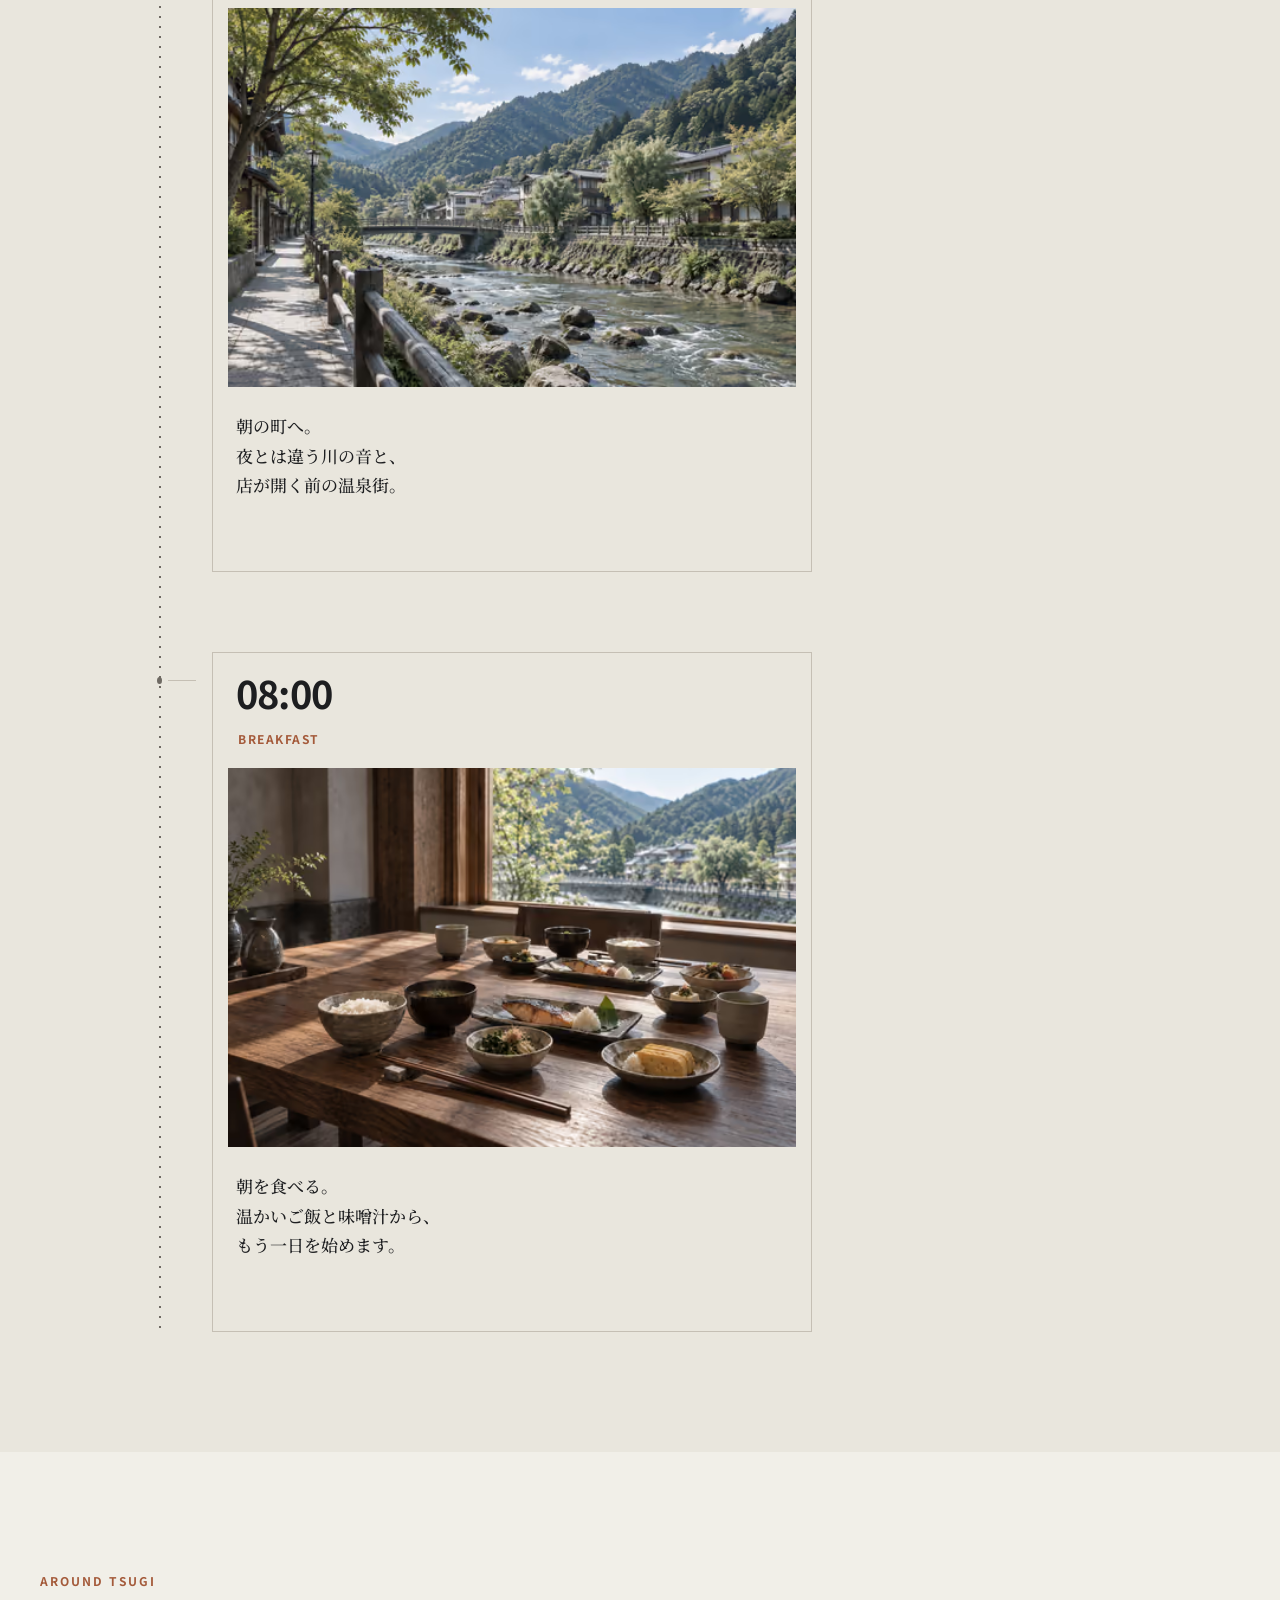
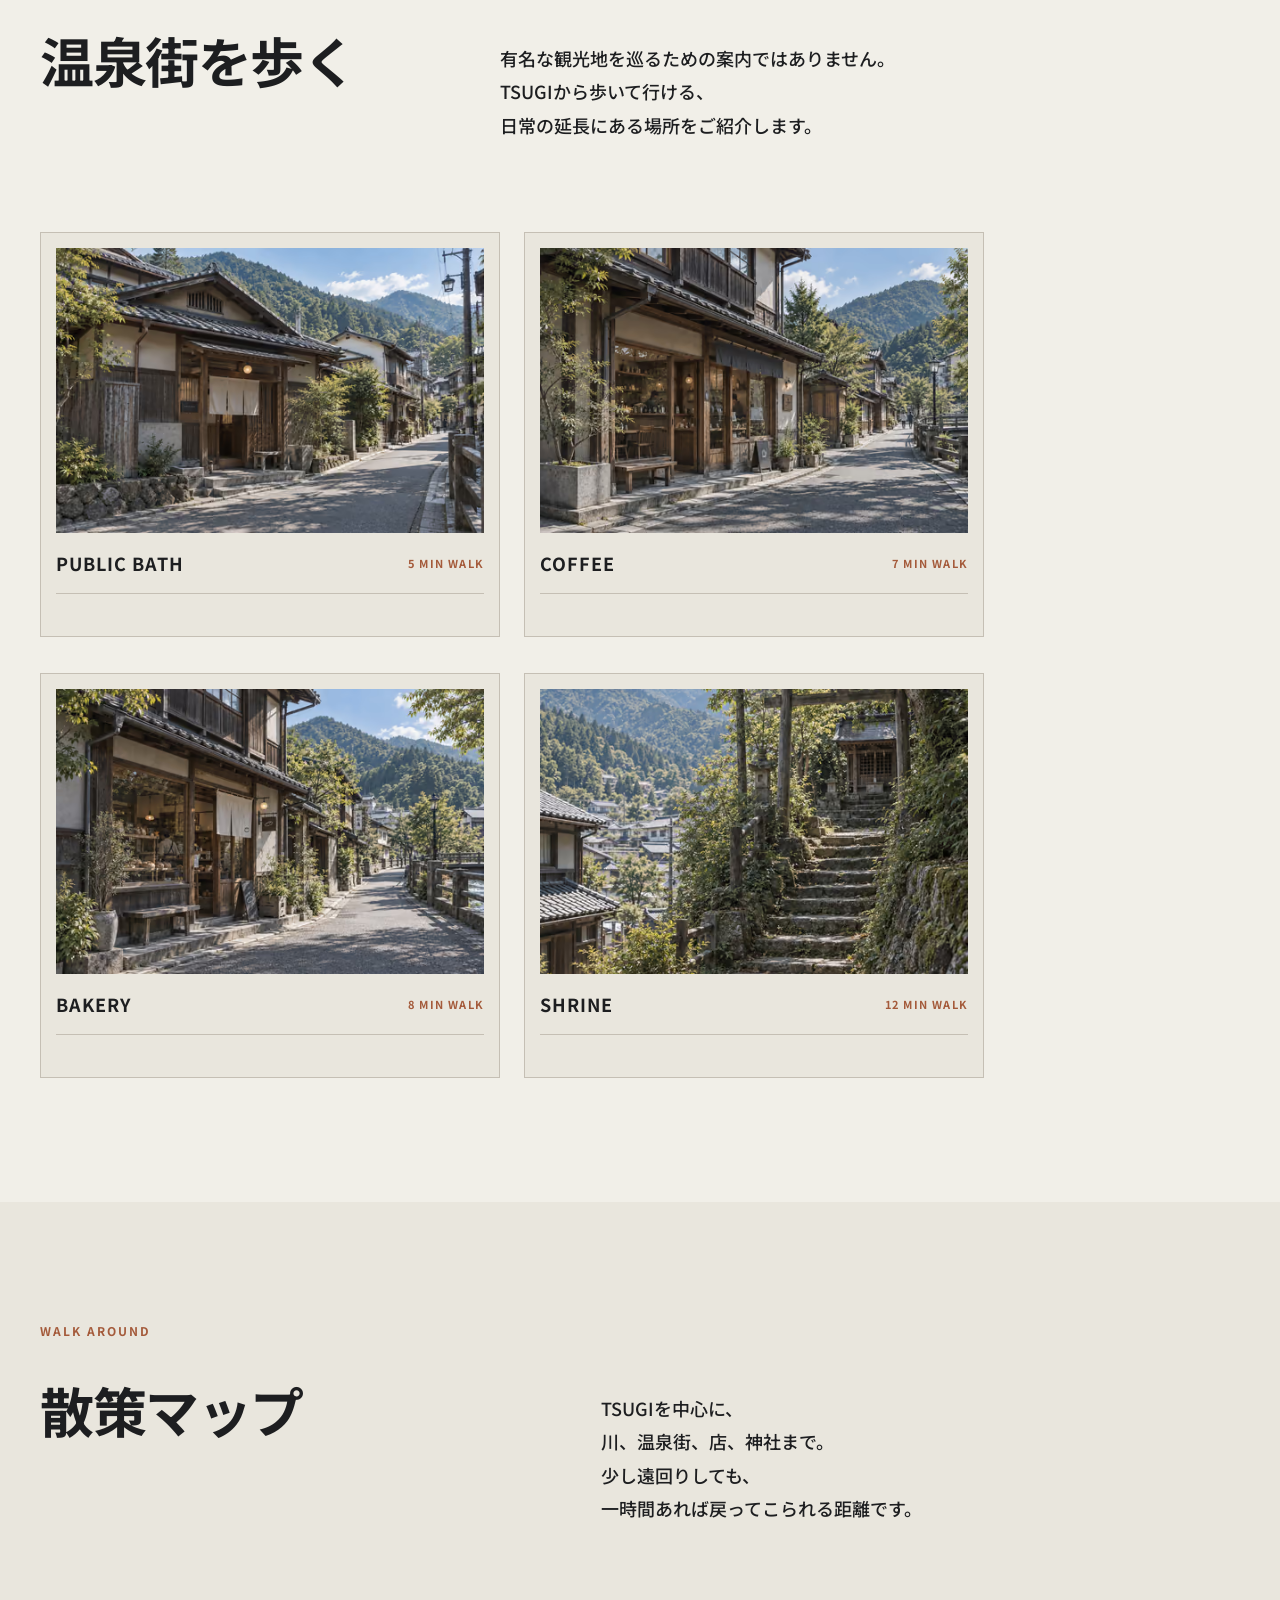
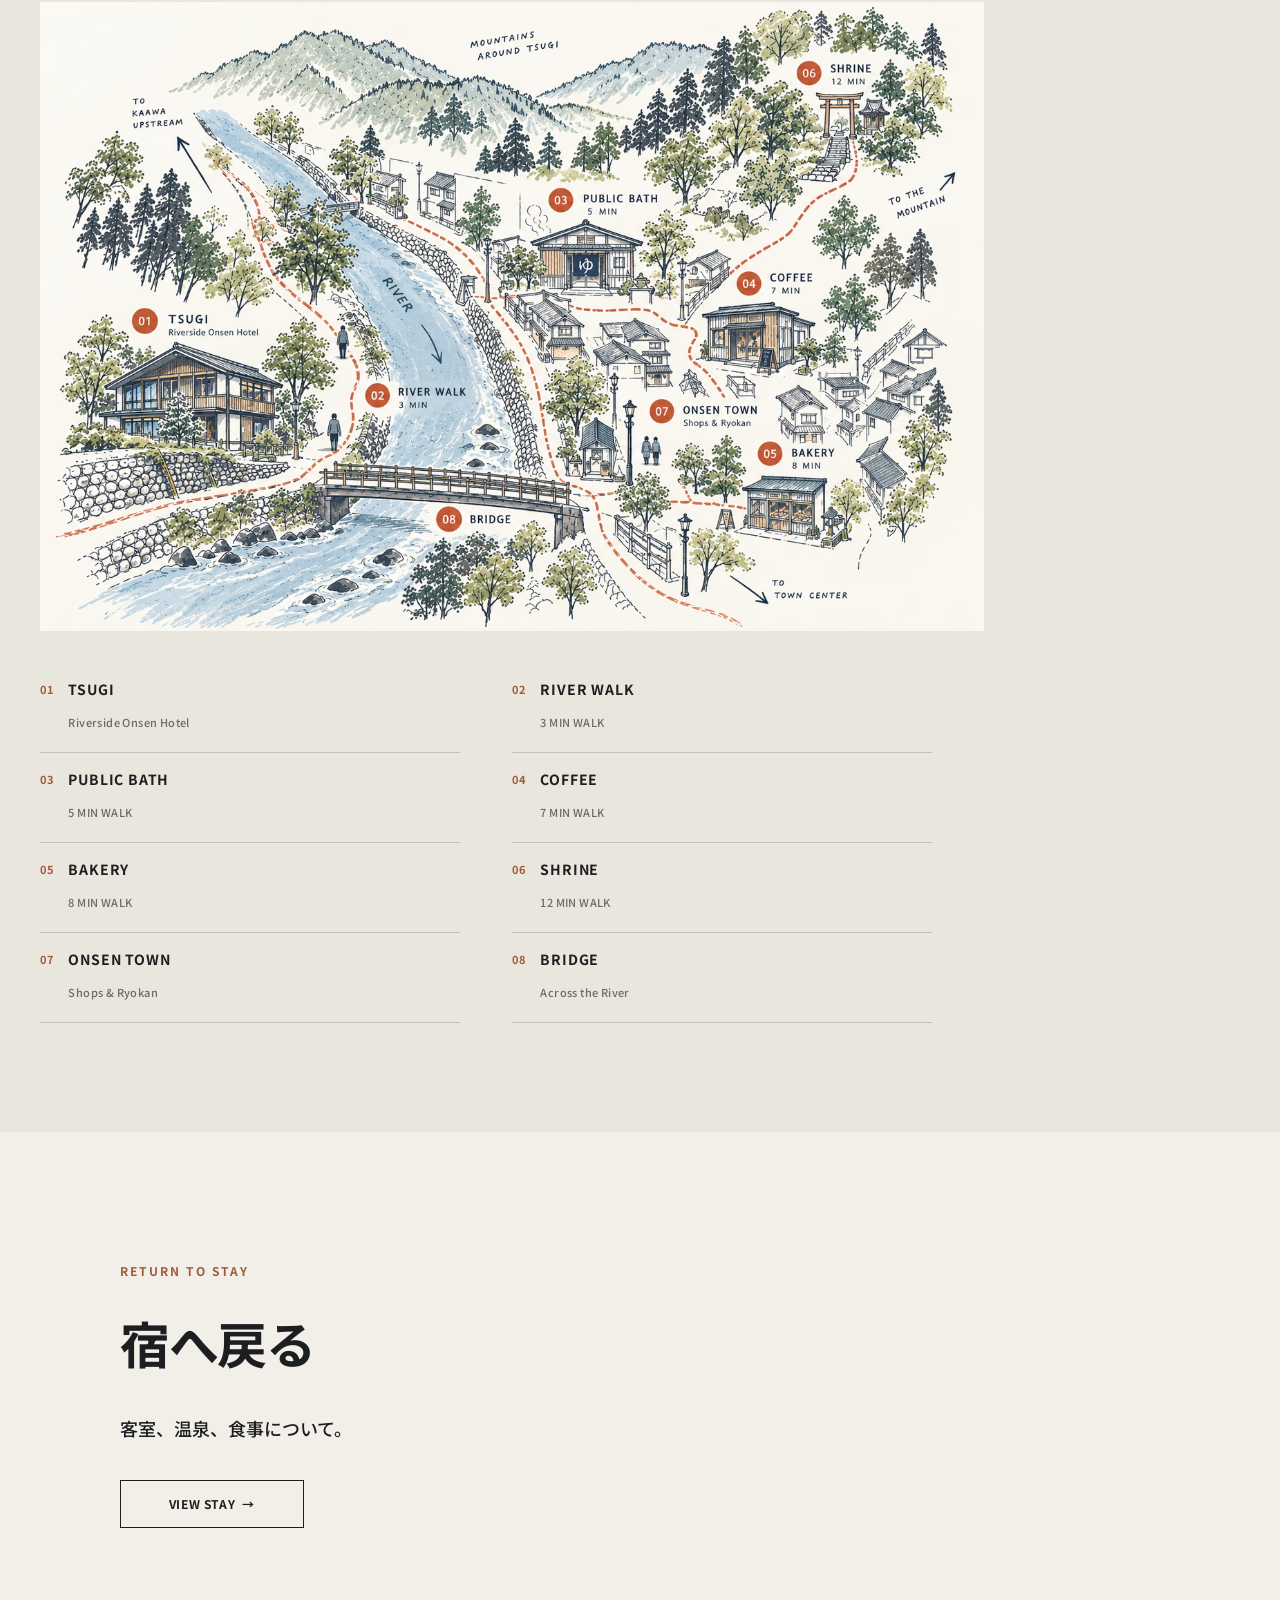
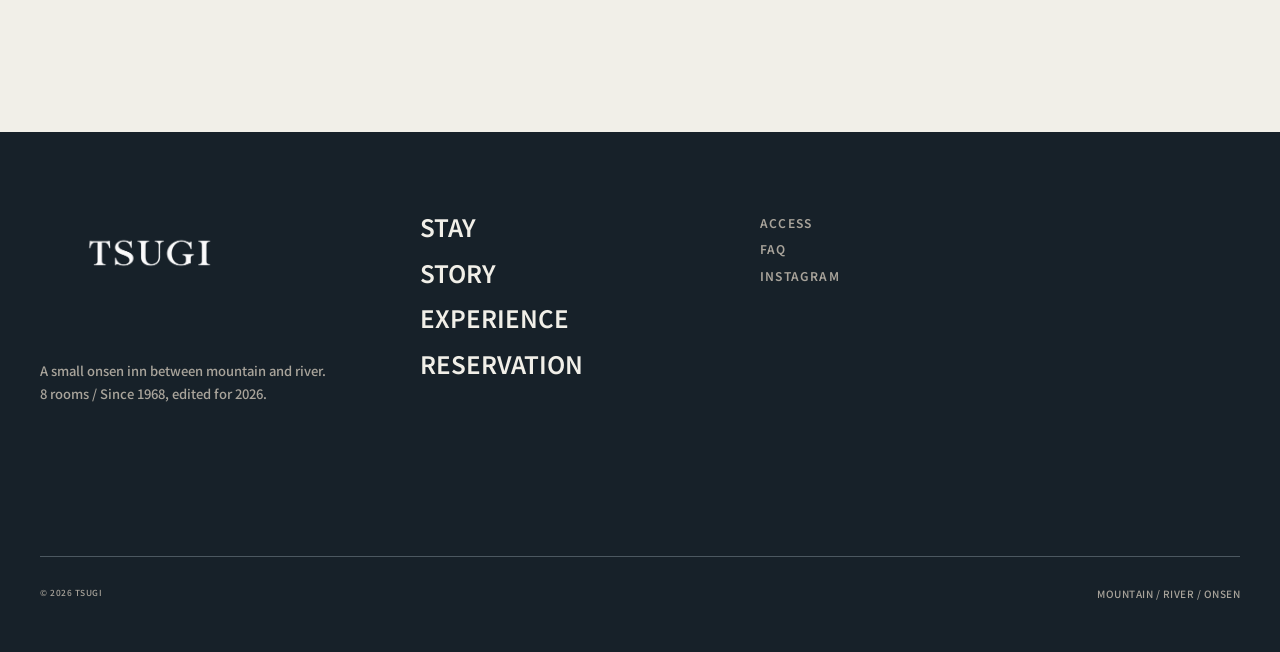
==== commit c0640c37: "Simplify TSUGI section headings" ====
--- a/experience.html
+++ b/experience.html
@@ -63,7 +63,7 @@
       <section class="experience-hero" aria-labelledby="experience-title">
         <div class="experience-hero__content">
           <p class="section-label">03 — EXPERIENCE</p>
-          <h1 class="experience-hero__title" id="experience-title">予定を増やさない、<br>一泊。</h1>
+          <h1 class="experience-hero__title" id="experience-title">TSUGIでの過ごし方</h1>
           <p class="experience-hero__intro">温泉に入り、<br>歩き、<br>食べ、<br>休む。<br>TSUGIでは、<br>その間の時間も<br>滞在の一部だと考えています。</p>
           <a class="experience-text-link experience-hero__link" href="#day">A DAY AT TSUGI&nbsp; →</a>
           <figure class="experience-hero__figure">
@@ -77,7 +77,7 @@
       </section>
 
       <section class="experience-day" id="day" aria-labelledby="experience-day-title">
-        <h2 class="section-label" id="experience-day-title">A DAY AT TSUGI</h2>
+        <h2 class="section-label" id="experience-day-title">宿で過ごす一日</h2>
         <ol class="timeline">
           <li class="timeline__item">
             <article class="timeline-card">
@@ -168,7 +168,7 @@
 
       <section class="experience-around" aria-labelledby="experience-around-title">
         <p class="section-label">AROUND TSUGI</p>
-        <h2 class="experience-around__title" id="experience-around-title">宿から、<br>少し歩く。</h2>
+        <h2 class="experience-around__title" id="experience-around-title">温泉街を歩く</h2>
         <p class="experience-around__intro">有名な観光地を巡るための案内ではありません。<br>TSUGIから歩いて行ける、<br>日常の延長にある場所をご紹介します。</p>
         <div class="experience-around__cards">
           <article class="around-card">
@@ -208,7 +208,7 @@
 
       <section class="experience-map" id="access" aria-labelledby="experience-map-title">
         <p class="section-label">WALK AROUND</p>
-        <h2 class="experience-map__title" id="experience-map-title">町は、<br>徒歩でちょうどいい。</h2>
+        <h2 class="experience-map__title" id="experience-map-title">散策マップ</h2>
         <p class="experience-map__copy">TSUGIを中心に、<br>川、温泉街、店、神社まで。<br>少し遠回りしても、<br>一時間あれば戻ってこられる距離です。</p>
         <figure class="experience-map__figure">
           <picture class="responsive-picture">
@@ -231,7 +231,7 @@
 
       <section class="experience-closing" aria-labelledby="experience-closing-title">
         <p class="section-label experience-closing__label">RETURN TO STAY</p>
-        <h2 class="experience-closing__title" id="experience-closing-title">歩いたあとは、<br>宿へ戻る。</h2>
+        <h2 class="experience-closing__title" id="experience-closing-title">宿へ戻る</h2>
         <p class="experience-closing__copy">客室、温泉、食事について。</p>
         <a class="button button--secondary experience-closing__button" href="stay.html">VIEW STAY&nbsp; →</a>
       </section>
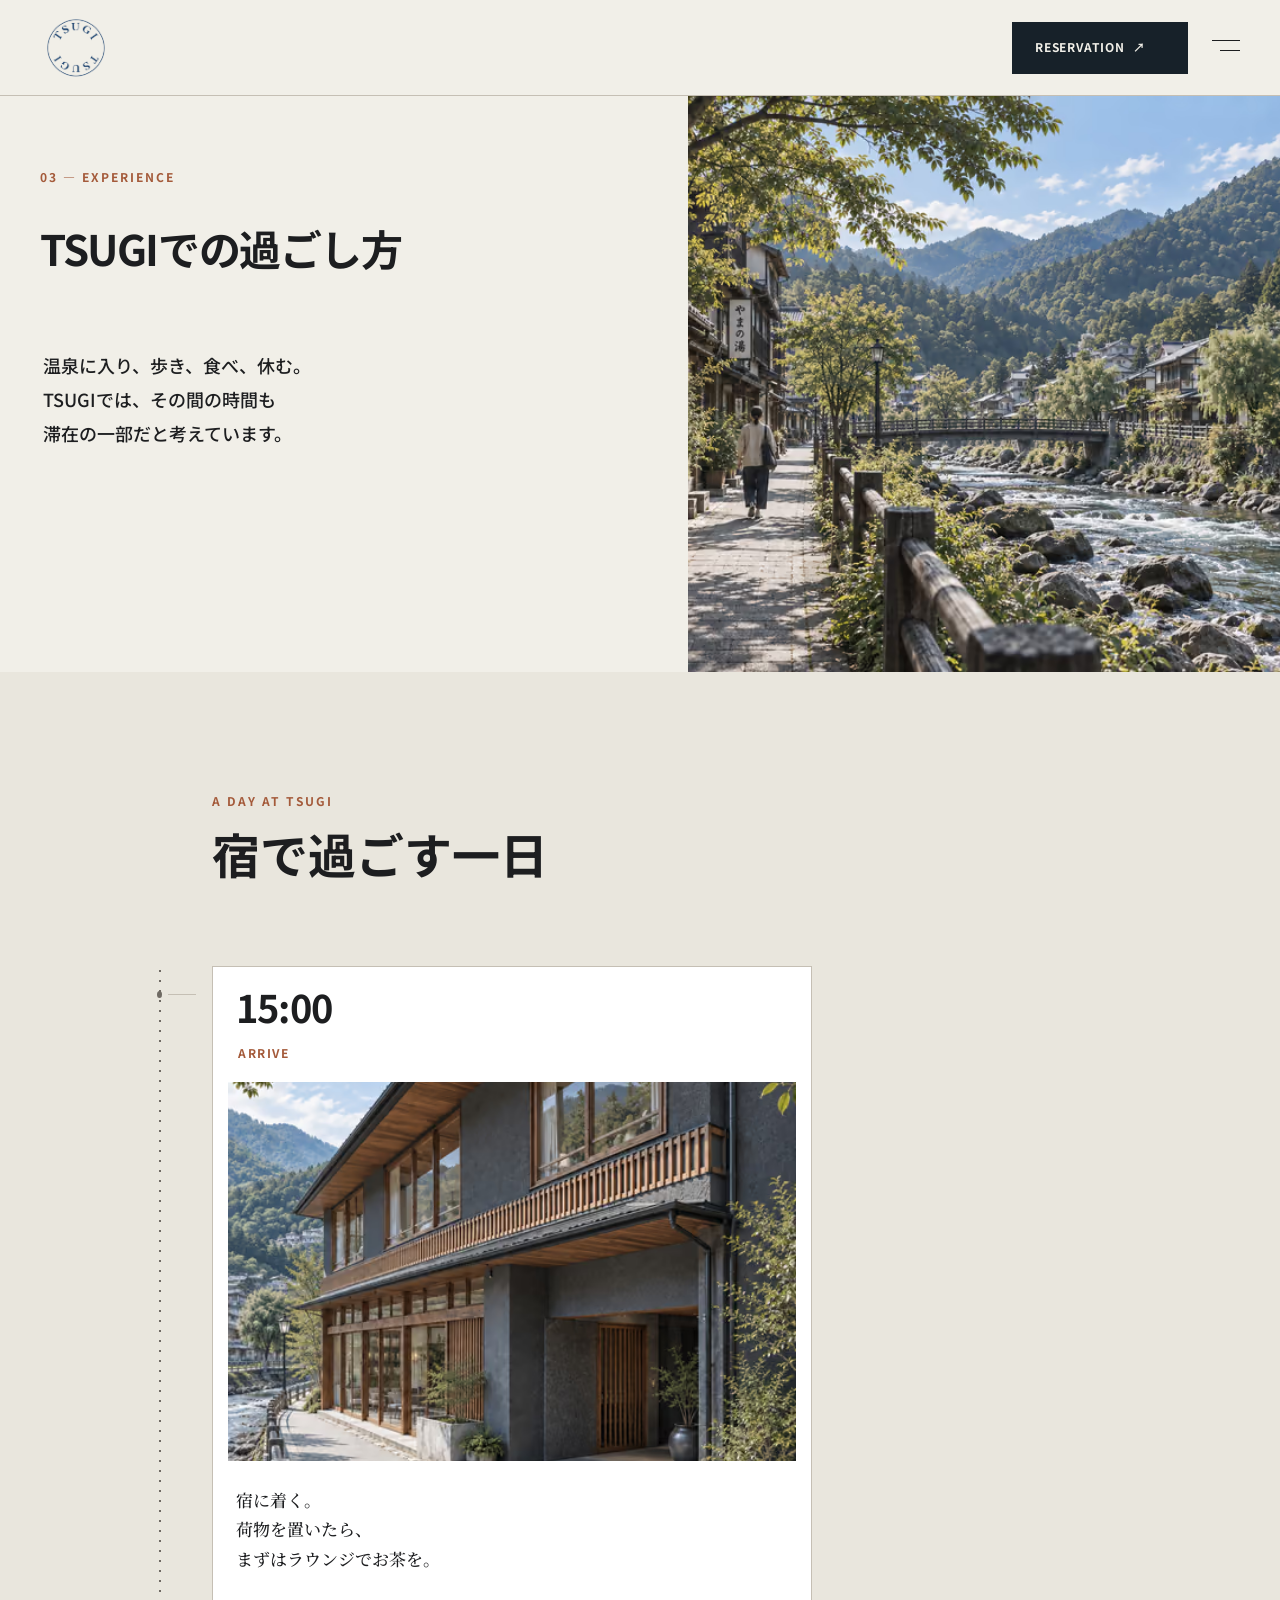
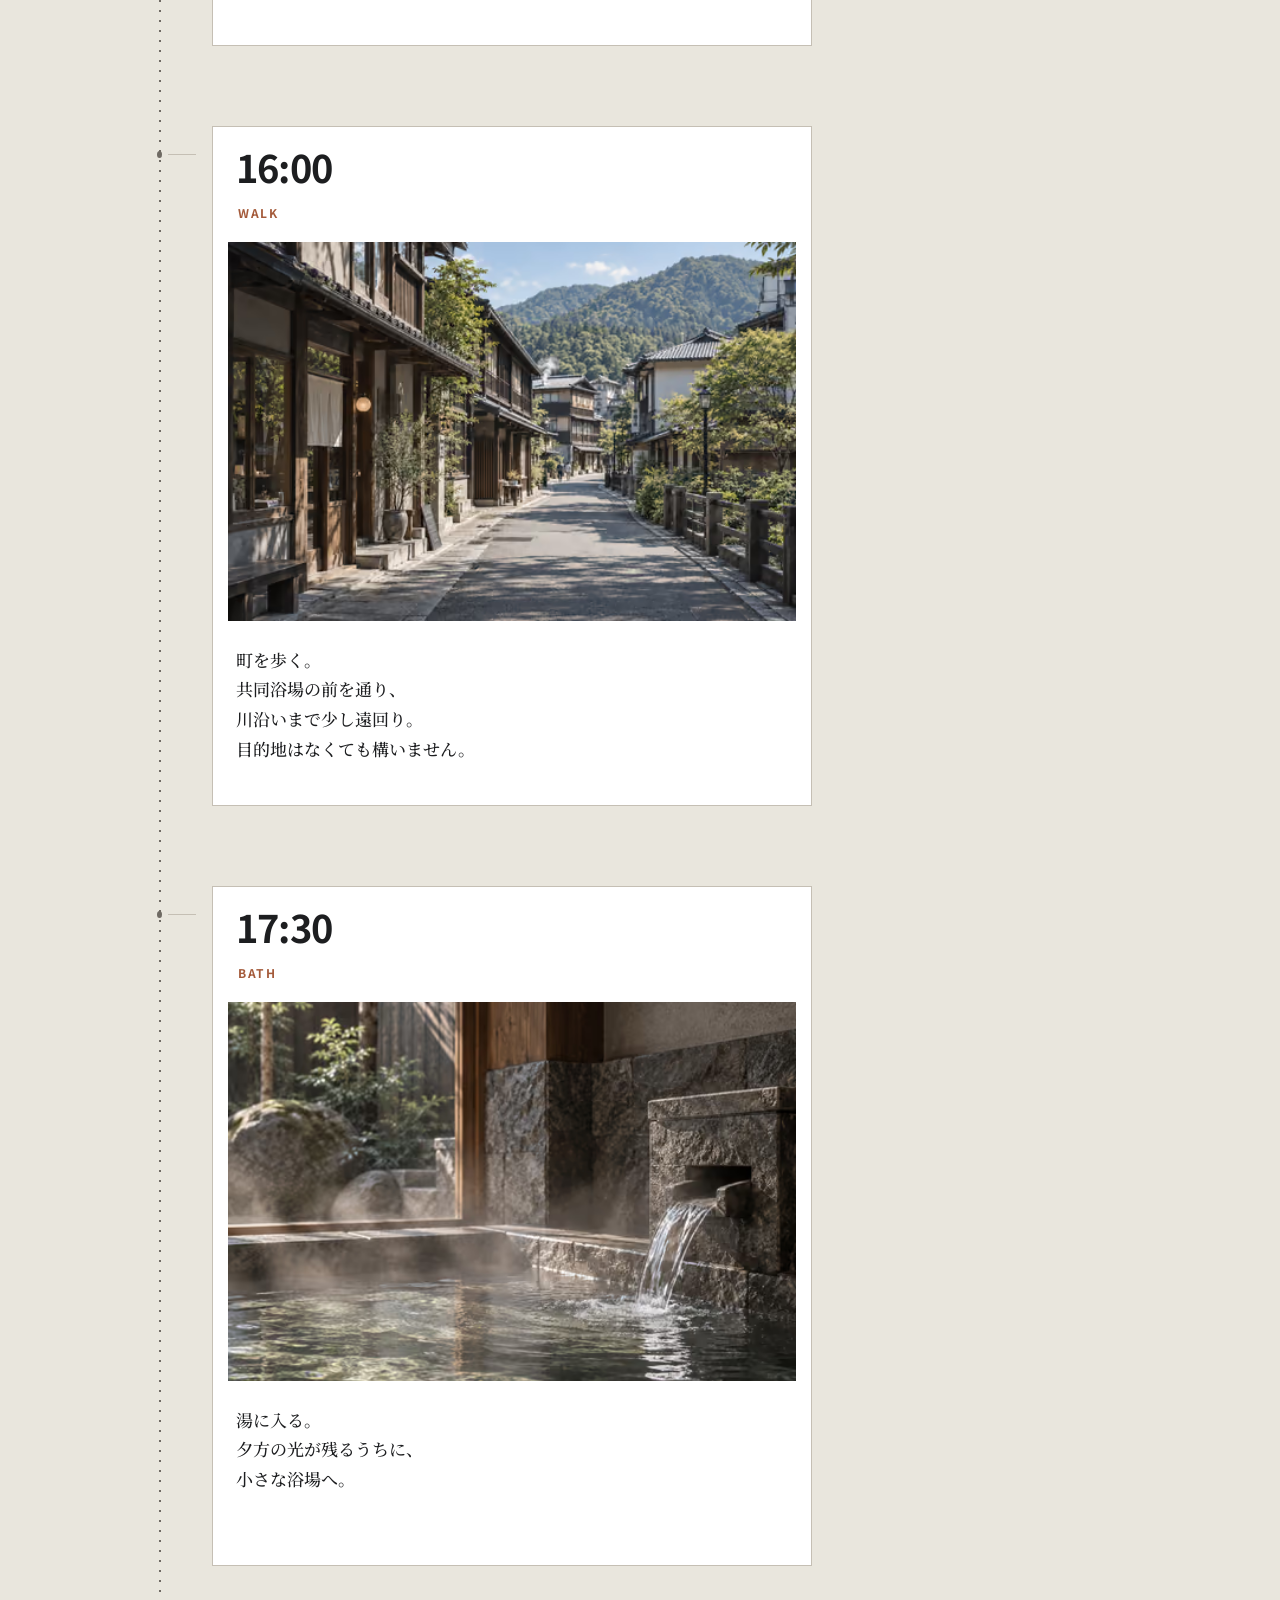
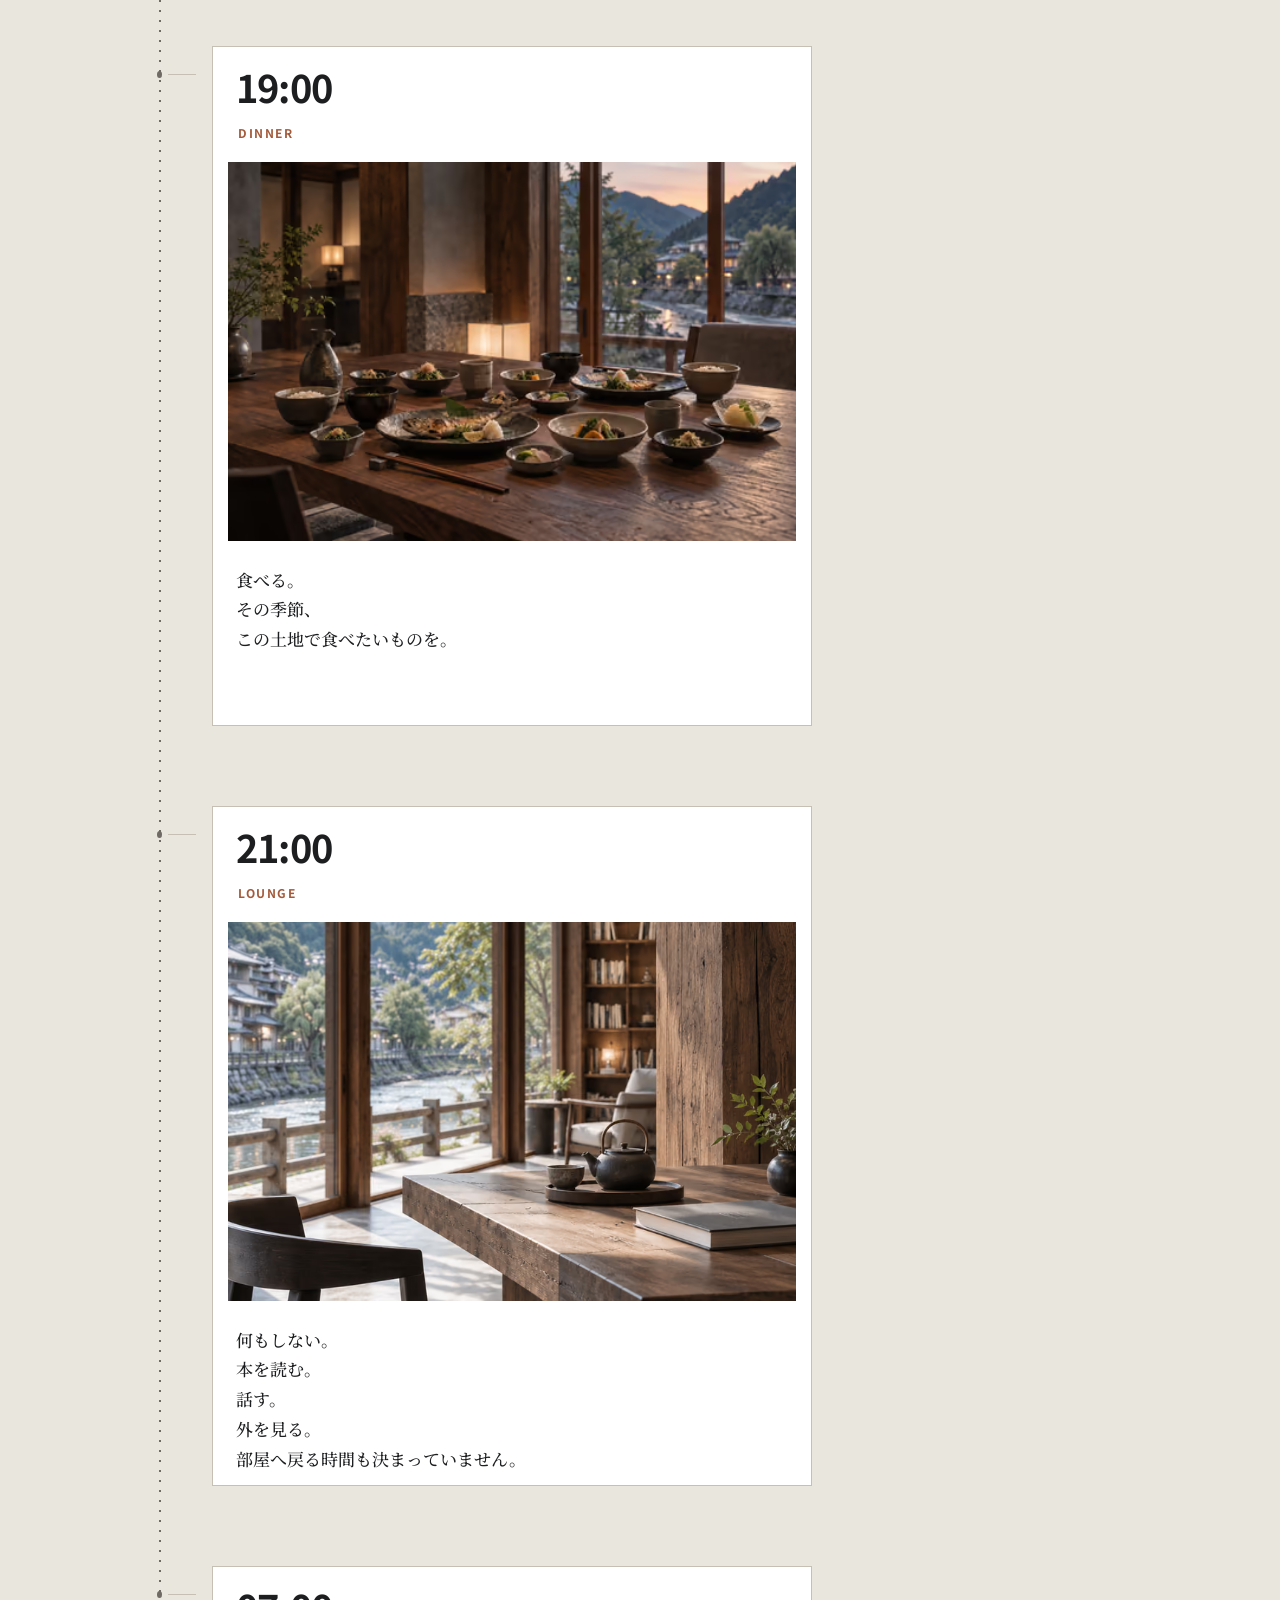
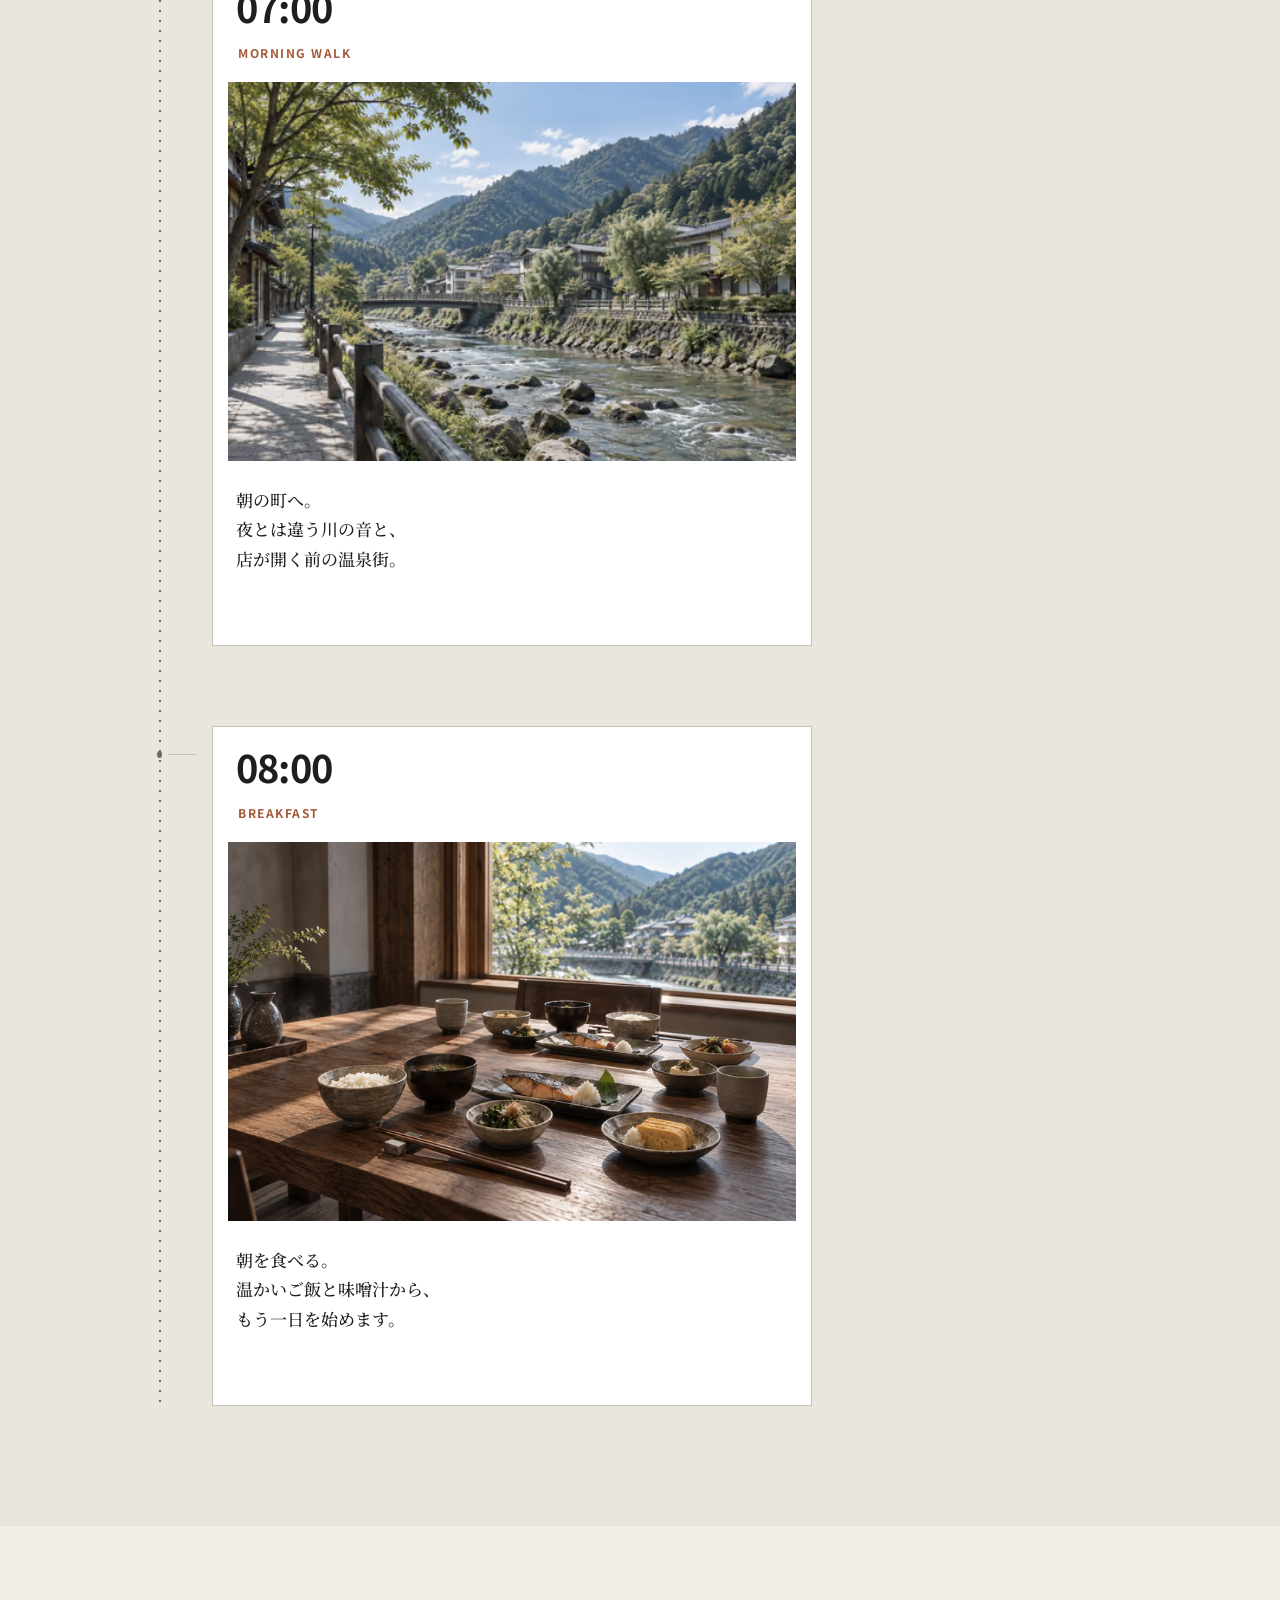
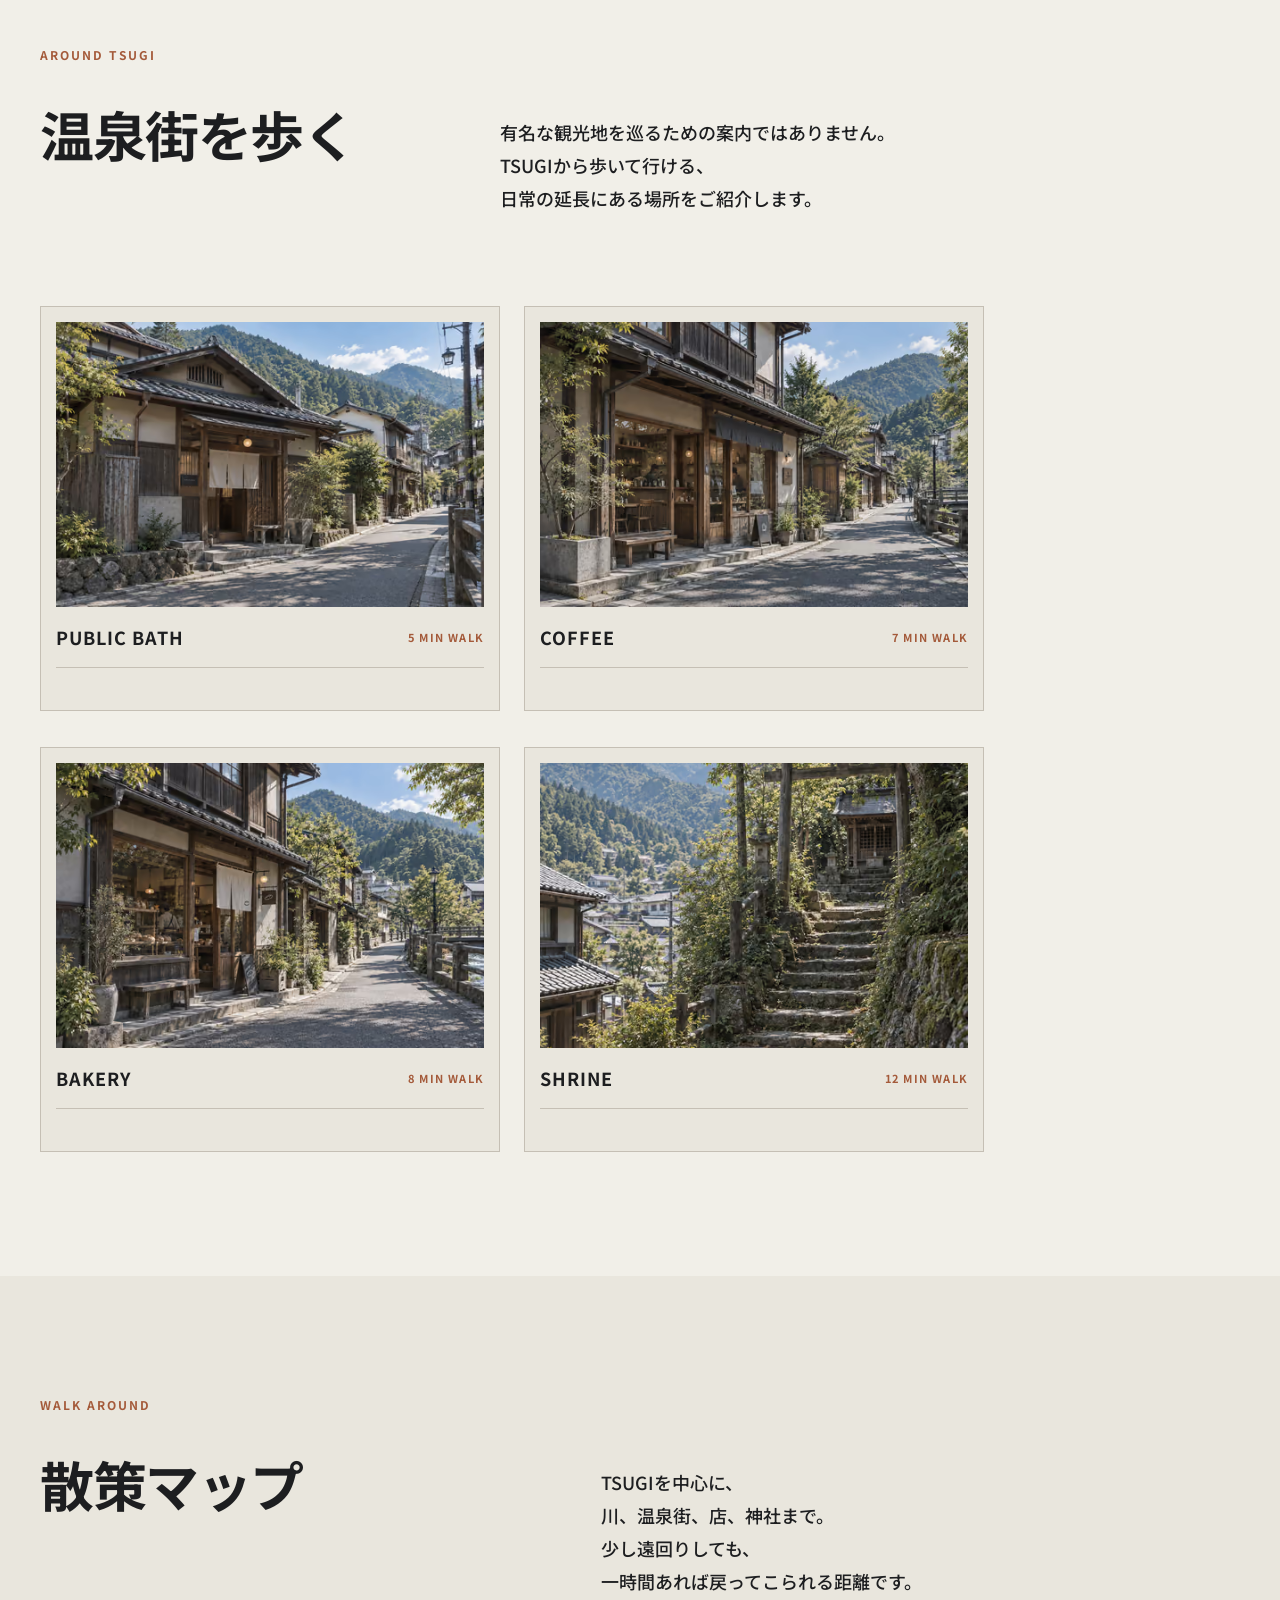
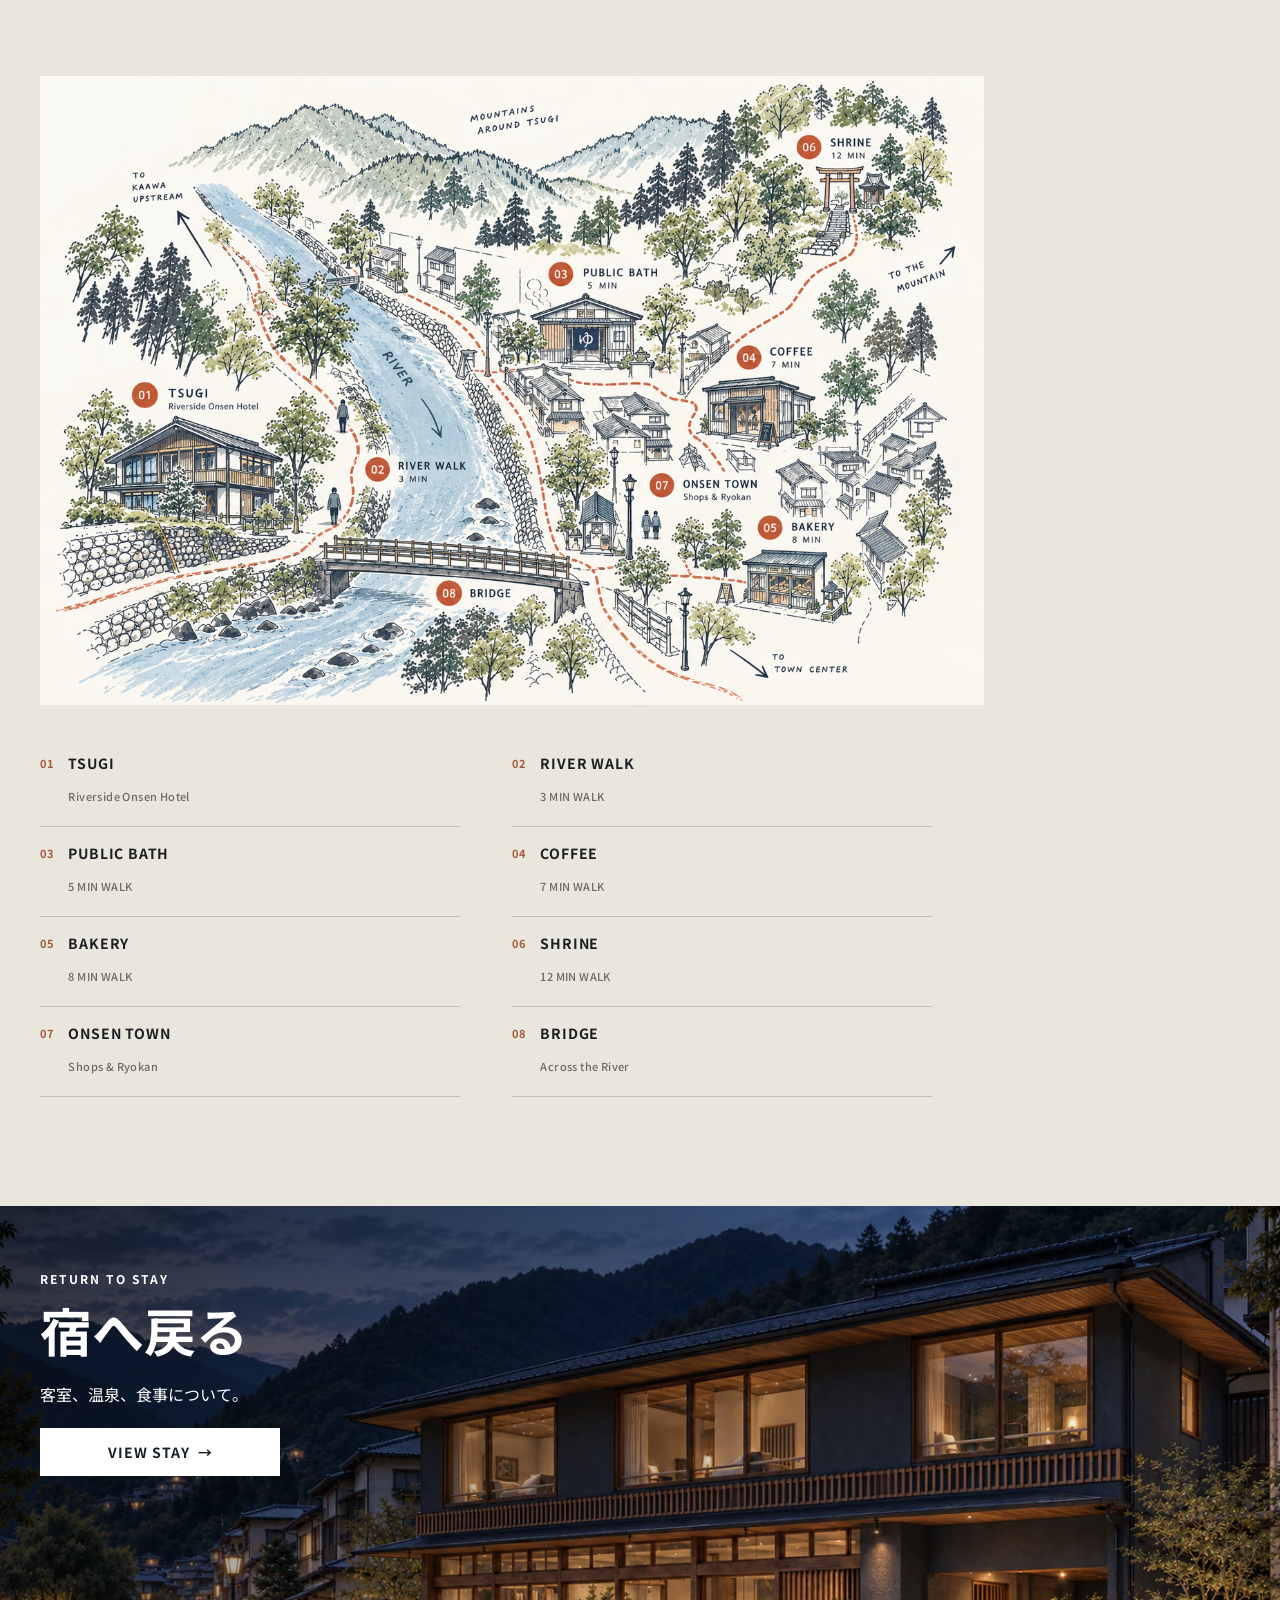
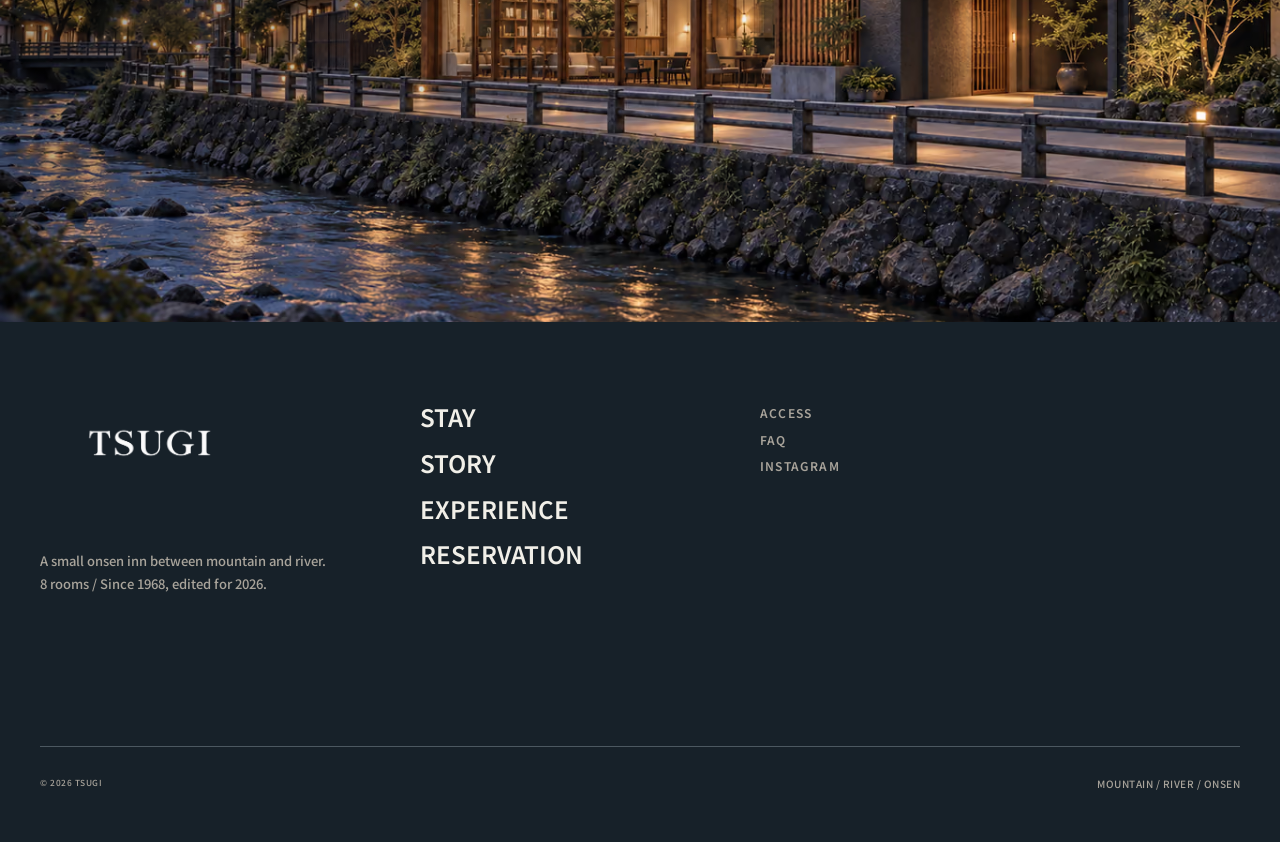
==== commit fc4b9747: "Refine TSUGI experience page" ====
--- a/experience.html
+++ b/experience.html
@@ -77,7 +77,8 @@
       </section>
 
       <section class="experience-day" id="day" aria-labelledby="experience-day-title">
-        <h2 class="section-label" id="experience-day-title">宿で過ごす一日</h2>
+        <p class="section-label" lang="en">A DAY AT TSUGI</p>
+        <h2 class="experience-day__title" id="experience-day-title">宿で過ごす一日</h2>
         <ol class="timeline">
           <li class="timeline__item">
             <article class="timeline-card">
@@ -229,11 +230,18 @@
         </ol>
       </section>
 
-      <section class="experience-closing" aria-labelledby="experience-closing-title">
-        <p class="section-label experience-closing__label">RETURN TO STAY</p>
-        <h2 class="experience-closing__title" id="experience-closing-title">宿へ戻る</h2>
-        <p class="experience-closing__copy">客室、温泉、食事について。</p>
-        <a class="button button--secondary experience-closing__button" href="stay.html">VIEW STAY&nbsp; →</a>
+      <section class="reservation-banner" aria-labelledby="experience-closing-title">
+        <picture class="responsive-picture">
+          <source type="image/avif" srcset="assets/images/optimized/exterior/24_night_exterior-480w.avif 480w, assets/images/optimized/exterior/24_night_exterior-768w.avif 768w, assets/images/optimized/exterior/24_night_exterior-1024w.avif 1024w, assets/images/optimized/exterior/24_night_exterior-1366w.avif 1366w, assets/images/optimized/exterior/24_night_exterior-1536w.avif 1536w" sizes="100vw">
+          <source type="image/webp" srcset="assets/images/optimized/exterior/24_night_exterior-480w.webp 480w, assets/images/optimized/exterior/24_night_exterior-768w.webp 768w, assets/images/optimized/exterior/24_night_exterior-1024w.webp 1024w, assets/images/optimized/exterior/24_night_exterior-1366w.webp 1366w, assets/images/optimized/exterior/24_night_exterior-1536w.webp 1536w" sizes="100vw">
+          <img class="reservation-banner__image" src="assets/images/exterior/24_night_exterior.png" alt="夜のTSUGI外観" width="1536" height="1024" loading="lazy" decoding="async">
+        </picture>
+        <div class="reservation-banner__content">
+          <p class="reservation-banner__label" lang="en">RETURN TO STAY</p>
+          <h2 class="reservation-banner__title" id="experience-closing-title">宿へ戻る</h2>
+          <p class="reservation-banner__copy">客室、温泉、食事について。</p>
+          <a class="button button--primary reservation-banner__button" href="stay.html">VIEW STAY&nbsp; →</a>
+        </div>
       </section>
     </main>
 
--- a/assets/css/pages.css
+++ b/assets/css/pages.css
@@ -18,6 +18,23 @@
 
   .page-home .home-story__graphic span {
     display: block;
+  }
+
+  .page-home .site-main section .button {
+    border-color: var(--color-rust);
+    color: #fff;
+    background: var(--color-rust);
+  }
+
+  .page-home .site-main section a.button:is(:hover, :focus-visible) {
+    color: var(--color-rust);
+    background: var(--color-bone);
+  }
+
+  .site-main section.reservation-banner .button {
+    border-color: #fff;
+    color: var(--color-navy);
+    background: #fff;
   }
 
   .page-home .home-hero,
@@ -27,57 +44,57 @@
   .page-home .home-lounge,
   .page-home .home-story,
   .page-home .home-experience,
-  .page-home .home-location,
-  .page-home .home-final {
+  .page-home .home-location {
     position: relative;
     width: 100%;
   }
-
   .page-home .home-hero {
-    height: 680px;
+    display: grid;
+    grid-template-columns: minmax(0, 1fr);
     background: var(--color-bone);
   }
 
+  .page-home .home-hero > picture,
+  .page-home .home-hero__title {
+    grid-area: 1 / 1;
+  }
+
+  .page-home .home-hero > picture {
+    display: block;
+    position: relative;
+  }
+
+  .page-home .home-hero > picture::after {
+    position: absolute;
+    inset: 0;
+    background: linear-gradient(0deg, rgb(0 0 0 / 68%), transparent 55%);
+    content: "";
+  }
+
   .page-home .home-hero__image {
+    display: block;
     width: 100%;
-    height: 360px;
+    height: clamp(360px, 56vw, 760px);
     object-fit: cover;
-    object-position: center;
-  }
-
-  .page-home .home-hero__content {
-    position: static;
   }
 
   .page-home .home-hero__title {
-    position: absolute;
-    top: 402px;
-    right: 0;
-    left: 20px;
-    font-size: 40px;
+    z-index: 1;
+    align-self: end;
+    padding: 0 clamp(16px, 4vw, 64px) clamp(28px, 5vw, 72px);
+    color: white;
+    font-size: clamp(24px, 7vw, 80px);
     font-weight: 800;
-    letter-spacing: -0.8px;
-    line-height: 1.08;
-  }
-
-  .page-home .home-hero__copy {
-    position: absolute;
-    top: 526px;
-    left: 20px;
-    font-size: 16px;
-    font-weight: 500;
-    line-height: 1.7;
-  }
-
-  .page-home .home-hero__date {
-    position: absolute;
-    top: 616px;
-    left: 20px;
+    line-height: 1.15;
+    white-space: nowrap;
+  }
+
+  .page-home .home-hero__metadata {
+    padding: 9px clamp(16px, 4vw, 64px);
     color: var(--color-rust);
-    font-size: 18px;
+    font-size: 10px;
     font-weight: 700;
-    letter-spacing: 2px;
-    line-height: 1.45;
+    letter-spacing: 0.12em;
   }
 
   .page-home .home-introduction {
@@ -138,14 +155,13 @@
   .page-home .home-story__graphic,
   .page-home .home-story__image,
   .page-home .home-story__link,
-  .page-home .home-experience > .section-label,
+  .page-home .home-experience__text > .section-label,
   .page-home .home-experience__title,
   .page-home .home-experience__image,
   .page-home .home-experience__copy,
   .page-home .home-experience__link,
   .page-home .home-location__text,
   .page-home .home-location__image,
-  .page-home .home-location__meta,
   .page-home .home-location__link {
     position: absolute;
   }
@@ -202,6 +218,10 @@
     height: 140px;
   }
 
+  .page-home .home-stay__image--detail {
+    display: none;
+  }
+
   .page-home .home-stay__meta {
     top: 892px;
     left: 20px;
@@ -222,50 +242,45 @@
   }
 
   .page-home .home-edit {
-    height: 520px;
+    padding: clamp(56px, 8vw, 112px) var(--page-gutter);
     color: var(--color-bone);
     background: var(--color-navy);
   }
 
+  .page-home .home-edit__content {
+    width: fit-content;
+    max-width: 100%;
+    margin-inline: auto;
+    text-align: left;
+  }
+
   .page-home .home-edit__label {
-    position: absolute;
-    top: 60px;
-    left: 20px;
-    font-size: 11px;
+    color: var(--color-rust);
+    font-size: 12px;
     font-weight: 700;
-    letter-spacing: 1.6px;
-    line-height: 1.45;
+    letter-spacing: 0.16em;
   }
 
   .page-home .home-edit__graphic {
-    position: absolute;
-    top: 112px;
-    left: 14px;
-    font-size: 88px;
+    margin-top: clamp(24px, 4vw, 56px);
+    font-size: clamp(64px, 17vw, 220px);
     font-weight: 800;
-    letter-spacing: -2px;
+    letter-spacing: -0.035em;
     line-height: 1;
     white-space: nowrap;
   }
 
   .page-home .home-edit__title {
-    position: absolute;
-    top: 294px;
-    left: 20px;
-    font-size: 34px;
-    font-weight: 700;
+    margin-top: clamp(20px, 3vw, 40px);
+    font-size: clamp(26px, 3vw, 38px);
     line-height: 1.3;
   }
 
-  .page-home .home-edit__note {
-    position: absolute;
-    top: 442px;
-    left: 20px;
-    color: var(--color-muted);
-    font-size: 11px;
-    font-weight: 600;
-    letter-spacing: 0.5px;
-    line-height: 1.45;
+  .page-home .home-edit__copy {
+    max-width: 42em;
+    margin-top: 16px;
+    font-size: clamp(15px, 1.3vw, 17px);
+    line-height: 1.85;
   }
 
   .page-home .home-lounge {
@@ -359,7 +374,11 @@
     background: var(--color-surface);
   }
 
-  .page-home .home-experience > .section-label {
+  .page-home .home-experience__text {
+    display: contents;
+  }
+
+  .page-home .home-experience__text > .section-label {
     top: 88px;
     left: 20px;
   }
@@ -401,7 +420,7 @@
   }
 
   .page-home .home-location {
-    height: 650px;
+    height: 730px;
     background: var(--color-bone);
   }
 
@@ -418,89 +437,103 @@
     line-height: 1.3;
   }
 
+  .page-home .home-location__copy {
+    max-width: 40em;
+    margin-top: 16px;
+    font-size: 15px;
+    line-height: 1.8;
+  }
+
+  .page-home .home-location__meta {
+    margin-top: 12px;
+    color: var(--color-stone);
+    font-size: 13px;
+    font-weight: 600;
+  }
+
   .page-home .home-location__image {
-    top: 260px;
+    top: 350px;
     right: 20px;
     left: 20px;
     height: 224px;
   }
 
-  .page-home .home-location__meta {
-    top: 516px;
-    left: 20px;
-    color: var(--color-stone);
-    font-size: 13px;
-    font-weight: 600;
-    line-height: 1.45;
-  }
-
   .page-home .home-location__link {
-    top: 574px;
+    top: 604px;
     right: 20px;
     width: 140px;
   }
 
-  .page-home .home-final {
-    height: 720px;
-    background: var(--color-surface);
-  }
-
-  .page-home .home-final__image {
+  .reservation-banner {
+    position: relative;
+    display: grid;
+    isolation: isolate;
+    color: #fff;
+    background: var(--color-navy);
+  }
+
+  .reservation-banner > picture,
+  .reservation-banner::after,
+  .reservation-banner__content {
+    grid-area: 1 / 1;
+  }
+
+  .reservation-banner > picture {
+    display: block;
+  }
+
+  .reservation-banner__image {
     width: 100%;
-    height: 300px;
-    border-bottom: 1px solid var(--color-line);
+    height: clamp(360px, 56vw, 760px);
     object-fit: cover;
-    object-position: center;
-  }
-
-  .page-home .home-final__content {
-    position: static;
-  }
-
-  .page-home .home-final__content > .section-label {
-    position: absolute;
-    top: 366px;
-    left: 20px;
-  }
-
-  .page-home .home-final__title {
-    position: absolute;
-    top: 410px;
-    left: 20px;
-    font-size: 40px;
-    font-weight: 600;
-    letter-spacing: -0.4px;
+  }
+
+  .reservation-banner::after {
+    z-index: 0;
+    background: linear-gradient(to bottom right, rgb(0 0 0 / 72%), transparent 62%);
+    content: "";
+  }
+
+  .reservation-banner__content {
+    z-index: 1;
+    align-self: start;
+    padding: clamp(24px, 5vw, 64px) var(--page-gutter);
+  }
+
+  .reservation-banner__label {
+    color: inherit;
+    font-family: var(--font-gothic);
+    font-size: 11px;
+    font-weight: 700;
+    letter-spacing: 1.8px;
+    line-height: 1.45;
+  }
+
+  @media (min-width: 768px) {
+    .reservation-banner__label {
+      font-size: 12px;
+      letter-spacing: 2px;
+    }
+  }
+
+  .reservation-banner__title {
+    margin-block: 12px 20px;
+    color: inherit;
+    font-size: clamp(36px, 5vw, 52px);
     line-height: 1.18;
   }
 
-  .page-home .home-final__button {
-    position: absolute;
-    top: 548px;
-    right: 20px;
-    left: 20px;
-    width: auto;
-    min-height: 72px;
-  }
-
-  .page-home .home-final__note {
-    position: absolute;
-    top: 654px;
-    left: 20px;
-    color: var(--color-stone);
-    font-size: 11px;
-    font-weight: 500;
-    line-height: 1.45;
+  .reservation-banner__copy {
+    margin-bottom: 20px;
+  }
+
+  .reservation-banner__button {
+    min-height: 48px;
+    border-width: 1px;
+    border-style: solid;
   }
 
   @media (max-width: 359px) {
-    .page-home .home-hero__title {
-      font-size: 36px;
-    }
-
-    .page-home .home-edit__graphic {
-      font-size: 78px;
-    }
-
     .page-home .home-location__meta {
       font-size: 12px;
     }
@@ -527,7 +560,6 @@
     .page-home .home-title__sp,
     .page-home .home-meta__sp,
     .page-home .home-link__sp,
-    .page-home .home-edit__note-sp,
     .page-home .home-introduction__copy--sp,
     .page-home .home-break__sp {
       display: none;
@@ -546,83 +578,6 @@
       min-height: 48px;
       padding-inline: 22px;
       letter-spacing: 0.6px;
-    }
-
-    .page-home .home-hero {
-      height: 1040px;
-    }
-
-    .page-home .home-hero__image {
-      position: absolute;
-      top: 430px;
-      left: 0;
-      width: 100%;
-      height: 512px;
-    }
-
-    .page-home .home-hero__metadata {
-      position: absolute;
-      top: 56px;
-      left: 32px;
-      color: var(--color-rust);
-      font-size: 11px;
-      font-weight: 700;
-      letter-spacing: 1.8px;
-      line-height: 1.45;
-    }
-
-    .page-home .home-hero__title {
-      top: 110px;
-      right: auto;
-      left: 32px;
-      width: 620px;
-      font-size: 44px;
-      letter-spacing: -1.2px;
-    }
-
-    .page-home .home-hero__copy {
-      top: 250px;
-      left: 32px;
-      width: 704px;
-      font-size: 17px;
-      line-height: 1.75;
-    }
-
-    .page-home .home-hero__rule {
-      position: absolute;
-      top: 354px;
-      left: 32px;
-      width: 300px;
-      height: 1px;
-      background: var(--color-line);
-    }
-
-    .page-home .home-hero__date {
-      top: 382px;
-      left: 32px;
-      font-size: 12px;
-      letter-spacing: 1.8px;
-    }
-
-    .page-home .home-hero__room-change {
-      position: absolute;
-      top: 366px;
-      left: 190px;
-      font-size: 32px;
-      font-weight: 800;
-      letter-spacing: -0.5px;
-      line-height: 1;
-    }
-
-    .page-home .home-hero__image-caption {
-      position: absolute;
-      top: 958px;
-      left: 14px;
-      color: var(--color-stone);
-      font-size: 9px;
-      font-weight: 600;
-      letter-spacing: 1.4px;
-      line-height: 1.45;
     }
 
     .page-home .home-introduction {
@@ -662,14 +617,22 @@
       left: 32px;
     }
 
+    .page-home .home-concepts__item,
+    .page-story .story-edit__index li {
+      display: grid;
+      padding-inline: clamp(16px, 1.6vw, 24px);
+      border: 1px solid var(--color-line);
+      background: var(--color-bone);
+      align-items: center;
+      column-gap: 12px;
+    }
+
     .page-home .home-concepts__item {
       position: absolute;
       right: 32px;
       left: 32px;
-      display: grid;
       height: 99px;
-      border-bottom: 1px solid var(--color-line);
-      grid-template-columns: 48px 280px 1fr;
+      grid-template-columns: 2em minmax(110px, 0.85fr) minmax(0, 1fr);
     }
 
     .page-home .home-concepts__item:first-child {
@@ -682,11 +645,10 @@
 
     .page-home .home-concepts__item:nth-child(3) {
       top: 792px;
-      border-bottom: 0;
-    }
-
-    .page-home .home-concepts__number {
-      padding-top: 8px;
+    }
+
+    .page-home .home-concepts__number,
+    .page-story .story-edit__index span {
       color: var(--color-rust);
       font-size: 11px;
       font-weight: 700;
@@ -694,7 +656,8 @@
       line-height: 1.45;
     }
 
-    .page-home .home-concepts__title {
+    .page-home .home-concepts__title,
+    .page-story .story-edit__index strong {
       font-size: 28px;
       font-weight: 700;
       letter-spacing: 0.8px;
@@ -702,7 +665,6 @@
     }
 
     .page-home .home-concepts__copy {
-      padding-top: 3px;
       font-size: 15px;
       font-weight: 500;
       line-height: 1.7;
@@ -795,56 +757,6 @@
       letter-spacing: 1.5px;
     }
 
-    .page-home .home-edit {
-      height: 685px;
-    }
-
-    .page-home .home-edit__label {
-      top: 112px;
-      left: 32px;
-      color: var(--color-rust);
-      font-size: 12px;
-      letter-spacing: 2px;
-    }
-
-    .page-home .home-edit__graphic {
-      top: 214px;
-      left: 32px;
-      font-size: 130px;
-      letter-spacing: -5px;
-    }
-
-    .page-home .home-edit__title {
-      top: 384px;
-      left: 32px;
-      width: 600px;
-      font-size: 38px;
-      line-height: 1.25;
-    }
-
-    .page-home .home-edit__note {
-      top: 532px;
-      left: 32px;
-      width: 600px;
-      font-size: 12px;
-      letter-spacing: 1.2px;
-    }
-
-    .page-home .home-edit__note-tablet {
-      display: flex;
-      justify-content: space-between;
-      width: 100%;
-    }
-
-    .page-home .home-edit__rule {
-      position: absolute;
-      top: 572px;
-      left: 32px;
-      width: 600px;
-      height: 1px;
-      background: var(--color-footer-line);
-    }
-
     .page-home .home-lounge {
       height: 1200px;
       background: var(--color-bone);
@@ -964,26 +876,32 @@
       background: var(--color-bone);
     }
 
-    .page-home .home-experience > .section-label {
-      top: 106px;
+    .page-home .home-experience__text {
+      position: absolute;
+      top: 96px;
       left: 32px;
+      display: grid;
+      width: 280px;
+      height: 467px;
+      grid-template-rows: auto auto auto 1fr;
+      gap: 16px;
+    }
+
+    .page-home .home-experience__text > .section-label,
+    .page-home .home-experience__title,
+    .page-home .home-experience__copy {
+      position: static;
     }
 
     .page-home .home-experience__title {
-      top: 168px;
-      left: 32px;
-      width: 280px;
-      font-size: 48px;
-      letter-spacing: -0.8px;
-      line-height: 1.16;
-    }
-
-    .page-home .home-experience__copy {
-      top: 322px;
-      left: 34.1463px;
-      width: 280px;
-      font-size: 17px;
-      line-height: 1.85;
+      font-size: clamp(40px, 4vw, 54px);
+    }
+
+    .page-home .home-experience__schedule {
+      align-self: end;
+      width: 100%;
+      max-width: 280px;
+      border: 1px solid var(--color-line);
     }
 
     .page-home .home-experience__image--walk {
@@ -997,43 +915,34 @@
       display: none;
     }
 
-    .page-home .home-experience__timeline li {
-      position: absolute;
-      left: 32px;
-    }
-
-    .page-home .home-experience__timeline li:first-child {
-      top: 448px;
-    }
-
-    .page-home .home-experience__timeline li:nth-child(2) {
-      top: 542px;
-    }
-
-    .page-home .home-experience__timeline li:nth-child(3) {
-      top: 636px;
-    }
-
-    .page-home .home-experience__timeline li:nth-child(4) {
-      top: 730px;
-    }
-
-    .page-home .home-experience__timeline time {
-      display: block;
-      font-size: 30px;
+    .page-home .home-experience__schedule table {
+      width: 100%;
+      border-collapse: collapse;
+      text-align: left;
+    }
+
+    .page-home .home-experience__schedule :is(th, td) {
+      padding: 12px 16px;
+      font-size: 14px;
+    }
+
+    .page-home .home-experience__schedule th {
+      background: var(--color-surface);
+    }
+
+    .page-home .home-experience__schedule td {
+      border-top: 1px solid var(--color-line);
+    }
+
+    .page-home .home-experience__schedule :is(th, td):first-child {
+      width: 35%;
+      border-right: 1px solid var(--color-line);
+    }
+
+    .page-home .home-experience__schedule time {
+      font-size: 20px;
       font-weight: 700;
-      letter-spacing: -0.4px;
-      line-height: 1;
-    }
-
-    .page-home .home-experience__timeline span {
-      display: block;
-      margin-top: 30px;
-      color: var(--color-rust);
-      font-size: 11px;
-      font-weight: 700;
-      letter-spacing: 1.5px;
-      line-height: 1;
+      font-variant-numeric: tabular-nums;
     }
 
     .page-home .home-experience__link {
@@ -1063,23 +972,7 @@
     }
 
     .page-home .home-location__title {
-      position: absolute;
-      top: 50px;
-      left: 0;
-      width: 600px;
-      margin: 0;
       font-size: 46px;
-      letter-spacing: -0.6px;
-      line-height: 1.2;
-    }
-
-    .page-home .home-location__meta {
-      top: 816px;
-      left: 32px;
-      width: 400px;
-      font-size: 14px;
-      letter-spacing: 0.3px;
-      line-height: 1.8;
     }
 
     .page-home .home-location__link {
@@ -1089,46 +982,6 @@
       width: 184px;
     }
 
-    .page-home .home-final {
-      height: 1316px;
-      background: var(--color-bone);
-    }
-
-    .page-home .home-final__image {
-      position: absolute;
-      top: 128px;
-      left: 0;
-      width: 100%;
-      height: 760px;
-      border-bottom: 0;
-    }
-
-    .page-home .home-final__content > .section-label {
-      top: 984px;
-      left: 32px;
-    }
-
-    .page-home .home-final__title {
-      top: 1032px;
-      left: 32px;
-      width: 522.0339px;
-      font-size: 52px;
-      font-weight: 700;
-      letter-spacing: -0.8px;
-      line-height: 1.16;
-    }
-
-    .page-home .home-final__button {
-      top: 1128px;
-      right: auto;
-      left: 32px;
-      width: 240px;
-      min-height: 60px;
-    }
-
-    .page-home .home-final__note {
-      display: none;
-    }
   }
 
   @media (min-width: 1024px) {
@@ -1147,58 +1000,6 @@
       display: none;
     }
 
-    .page-home .home-hero {
-      height: 680px;
-    }
-
-    .page-home .home-hero__image {
-      top: 0;
-      left: 400px;
-      width: 624px;
-      height: 651px;
-    }
-
-    .page-home .home-hero__metadata {
-      top: 46px;
-      left: 40px;
-    }
-
-    .page-home .home-hero__title {
-      top: 122px;
-      left: 40px;
-      width: 340px;
-      font-size: 48px;
-      font-weight: 800;
-      line-height: 1.08;
-    }
-
-    .page-home .home-hero__copy {
-      top: 376px;
-      left: 40px;
-      width: 320px;
-    }
-
-    .page-home .home-hero__rule {
-      top: 488px;
-      left: 40px;
-      width: 320px;
-    }
-
-    .page-home .home-hero__date {
-      top: 520px;
-      left: 40px;
-    }
-
-    .page-home .home-hero__room-change {
-      top: 504px;
-      left: 200px;
-    }
-
-    .page-home .home-hero__image-caption {
-      top: 658px;
-      left: 400px;
-    }
-
     .page-home .home-introduction {
       height: 700px;
     }
@@ -1230,7 +1031,6 @@
       left: 523.5122px;
       width: 431.7073px;
       height: 87px;
-      grid-template-columns: 31.6585px 158.2927px 215.8537px;
     }
 
     .page-home .home-concepts__item:first-child {
@@ -1287,43 +1087,23 @@
     }
 
     .page-home .home-stay__image--dining {
-      top: 814px;
-      left: 627.122px;
-      width: 356.878px;
+      top: 770px;
+      left: 368.0976px;
+      width: 400px;
       height: 330px;
     }
 
-    .page-home .home-edit {
-      height: 680px;
-    }
-
-    .page-home .home-edit__label {
-      top: 120px;
-      left: 40px;
-    }
-
-    .page-home .home-edit__graphic {
-      top: 222px;
-      left: 40px;
-      font-size: 175px;
-    }
-
-    .page-home .home-edit__title {
-      top: 158px;
-      left: 720px;
-      width: 264px;
-    }
-
-    .page-home .home-edit__rule {
-      top: 476px;
-      left: 673.1707px;
-      width: 264.7805px;
-    }
-
-    .page-home .home-edit__note {
-      top: 518px;
-      left: 45.7561px;
-      width: 892.1951px;
+    .page-home .home-stay__image--detail {
+      top: 870px;
+      left: 800px;
+      display: block;
+      width: 184px;
+      height: 230px;
+    }
+
+    .page-home .home-stay__image--detail figcaption {
+      top: calc(100% + 20px);
+      left: 0;
     }
 
     .page-home .home-lounge {
@@ -1353,7 +1133,7 @@
     }
 
     .page-home .home-lounge__image--detail {
-      top: 458px;
+      top: 328px;
       left: 40px;
       width: 215.8537px;
       height: 410px;
@@ -1366,7 +1146,7 @@
     .page-home .home-lounge__copy {
       top: 818px;
       left: 362.3415px;
-      width: 345.3659px;
+      white-space: nowrap;
     }
 
     .page-home .home-lounge__link {
@@ -1447,22 +1227,11 @@
       height: 920px;
     }
 
-    .page-home .home-experience > .section-label {
-      top: 130px;
+    .page-home .home-experience__text {
+      top: 120px;
       left: 40px;
-    }
-
-    .page-home .home-experience__title {
-      top: 192px;
-      left: 40px;
-      width: 287.8049px;
-      font-size: 54px;
-    }
-
-    .page-home .home-experience__copy {
-      top: 346px;
-      left: 42.878px;
-      width: 259.0244px;
+      height: 564px;
+      width: 288px;
     }
 
     .page-home .home-experience__image--walk {
@@ -1472,26 +1241,6 @@
       height: 564px;
     }
 
-    .page-home .home-experience__timeline li {
-      left: 40px;
-    }
-
-    .page-home .home-experience__timeline li:first-child {
-      top: 472px;
-    }
-
-    .page-home .home-experience__timeline li:nth-child(2) {
-      top: 566px;
-    }
-
-    .page-home .home-experience__timeline li:nth-child(3) {
-      top: 660px;
-    }
-
-    .page-home .home-experience__timeline li:nth-child(4) {
-      top: 754px;
-    }
-
     .page-home .home-experience__link {
       top: 726px;
       left: 375.2927px;
@@ -1512,18 +1261,7 @@
       top: 130px;
       right: auto;
       left: 681.8049px;
-      width: 320px;
-    }
-
-    .page-home .home-location__title {
-      top: 70px;
-      width: 280.6098px;
-    }
-
-    .page-home .home-location__meta {
-      top: 450px;
-      left: 681.8049px;
-      width: 273.4146px;
+      width: 302px;
     }
 
     .page-home .home-location__link {
@@ -1531,91 +1269,11 @@
       left: 681.8049px;
     }
 
-    .page-home .home-final {
-      height: 1185px;
-    }
-
-    .page-home .home-final__image {
-      top: 0;
-      width: 1024px;
-      height: 760px;
-    }
-
-    .page-home .home-final__content > .section-label {
-      top: 856px;
-      left: 40px;
-    }
-
-    .page-home .home-final__title {
-      top: 904px;
-      left: 40px;
-      width: 700px;
-    }
-
-    .page-home .home-final__button {
-      top: 1000px;
-      left: 40px;
-    }
   }
 
   @media (min-width: 1366px) {
-    .page-home .home-hero__title .home-wide-only {
-      display: none;
-    }
-
     .page-home .home-desktop-only {
       display: inline;
-    }
-
-    .page-home .home-hero {
-      height: 680px;
-    }
-
-    .page-home .home-hero__image {
-      top: 0;
-      left: 438.3171px;
-      width: 927.6829px;
-      height: 651px;
-    }
-
-    .page-home .home-hero__metadata {
-      top: 46px;
-      left: 56px;
-    }
-
-    .page-home .home-hero__title {
-      top: 122px;
-      left: 56px;
-      width: 370.8476px;
-      font-size: 64px;
-      line-height: 1.05;
-    }
-
-    .page-home .home-hero__copy {
-      top: 414px;
-      left: 56px;
-      width: 353.6433px;
-    }
-
-    .page-home .home-hero__rule {
-      top: 506px;
-      left: 56px;
-      width: 351.7317px;
-    }
-
-    .page-home .home-hero__date {
-      top: 544px;
-      left: 56px;
-    }
-
-    .page-home .home-hero__room-change {
-      top: 528px;
-      left: 260.5396px;
-    }
-
-    .page-home .home-hero__image-caption {
-      top: 658px;
-      left: 438.3171px;
     }
 
     .page-home .home-introduction {
@@ -1648,7 +1306,6 @@
       left: 698.2927px;
       width: 573.4756px;
       height: 87px;
-      grid-template-columns: 42.0549px 210.2744px 286.7378px;
     }
 
     .page-home .home-concepts__item:first-child {
@@ -1702,45 +1359,18 @@
       height: 520px;
     }
 
+    .page-home .home-stay__image--detail {
+      left: 1070px;
+      top: 800px;
+      width: 240px;
+      height: 300px;
+    }
+
     .page-home .home-stay__image--dining {
-      top: 814px;
-      left: 835.9268px;
-      width: 474.0732px;
+      top: 770px;
+      left: 491.8415px;
+      width: 495px;
       height: 330px;
-    }
-
-    .page-home .home-edit {
-      height: 680px;
-    }
-
-    .page-home .home-edit__label {
-      top: 120px;
-      left: 56px;
-    }
-
-    .page-home .home-edit__graphic {
-      top: 222px;
-      left: 56px;
-      font-size: 220px;
-      letter-spacing: -8px;
-    }
-
-    .page-home .home-edit__title {
-      top: 158px;
-      left: 893.2744px;
-      width: 363.2012px;
-    }
-
-    .page-home .home-edit__rule {
-      top: 476px;
-      left: 897.0976px;
-      width: 351.7317px;
-    }
-
-    .page-home .home-edit__note {
-      top: 518px;
-      left: 63.6463px;
-      width: 1185.1829px;
     }
 
     .page-home .home-lounge {
@@ -1766,7 +1396,6 @@
     }
 
     .page-home .home-lounge__image--detail {
-      top: 458px;
       left: 56px;
       width: 286.7378px;
       height: 410px;
@@ -1836,21 +1465,9 @@
       height: 920px;
     }
 
-    .page-home .home-experience > .section-label {
-      top: 130px;
+    .page-home .home-experience__text {
       left: 56px;
-    }
-
-    .page-home .home-experience__title {
-      top: 192px;
-      left: 56px;
-      width: 382.3171px;
-    }
-
-    .page-home .home-experience__copy {
-      top: 346px;
-      left: 59.8232px;
-      width: 344.0854px;
+      width: 382px;
     }
 
     .page-home .home-experience__image--walk {
@@ -1860,30 +1477,6 @@
       height: 564px;
     }
 
-    .page-home .home-experience__timeline li {
-      left: 56px;
-    }
-
-    .page-home .home-experience__timeline li:first-child {
-      top: 456px;
-    }
-
-    .page-home .home-experience__timeline li:nth-child(2) {
-      top: 550px;
-    }
-
-    .page-home .home-experience__timeline li:nth-child(3) {
-      top: 644px;
-    }
-
-    .page-home .home-experience__timeline li:nth-child(4) {
-      top: 738px;
-    }
-
-    .page-home .home-experience__timeline span {
-      margin-top: 18px;
-    }
-
     .page-home .home-experience__link {
       top: 726px;
       left: 501.3994px;
@@ -1906,83 +1499,14 @@
       width: 420px;
     }
 
-    .page-home .home-location__title {
-      top: 70px;
-      width: 372.7591px;
-    }
-
-    .page-home .home-location__meta {
-      top: 400px;
-      left: 908.5671px;
-      width: 363.2012px;
-    }
-
     .page-home .home-location__link {
       top: 520px;
       left: 908.5671px;
     }
 
-    .page-home .home-final {
-      height: 1185px;
-    }
-
-    .page-home .home-final__image {
-      top: 0;
-      width: 100%;
-      height: 760px;
-    }
-
-    .page-home .home-final__content > .section-label {
-      top: 856px;
-      left: 56px;
-    }
-
-    .page-home .home-final__title {
-      top: 904px;
-      left: 56px;
-      width: 535.2439px;
-    }
-
-    .page-home .home-final__button {
-      top: 1005px;
-      left: 56px;
-    }
   }
 
   @media (min-width: 1440px) {
-    .page-home .home-hero__image {
-      left: 464px;
-      width: 976px;
-    }
-
-    .page-home .home-hero__metadata,
-    .page-home .home-hero__title,
-    .page-home .home-hero__copy,
-    .page-home .home-hero__rule,
-    .page-home .home-hero__date {
-      left: 64px;
-    }
-
-    .page-home .home-hero__title {
-      width: 388px;
-    }
-
-    .page-home .home-hero__copy {
-      width: 370px;
-    }
-
-    .page-home .home-hero__rule {
-      width: 368px;
-    }
-
-    .page-home .home-hero__room-change {
-      left: 278px;
-    }
-
-    .page-home .home-hero__image-caption {
-      left: 464px;
-    }
-
     .page-home .home-introduction > .section-label,
     .page-home .home-introduction__title,
     .page-home .home-introduction__copy,
@@ -2001,7 +1525,6 @@
     .page-home .home-concepts__item {
       left: 736px;
       width: 600px;
-      grid-template-columns: 44px 220px 300px;
     }
 
     .page-home .home-stay > .section-label,
@@ -2025,29 +1548,13 @@
       width: 360px;
     }
 
+    .page-home .home-stay__image--detail {
+      left: 1136px;
+    }
+
     .page-home .home-stay__image--dining {
-      left: 880px;
-      width: 496px;
-    }
-
-    .page-home .home-edit__label,
-    .page-home .home-edit__graphic {
-      left: 64px;
-    }
-
-    .page-home .home-edit__title {
-      left: 940px;
-      width: 380px;
-    }
-
-    .page-home .home-edit__rule {
-      left: 944px;
-      width: 368px;
-    }
-
-    .page-home .home-edit__note {
-      left: 72px;
-      width: 1240px;
+      left: 520px;
+      width: 495px;
     }
 
     .page-home .home-lounge > .section-label,
@@ -2113,19 +1620,9 @@
       left: 1120px;
     }
 
-    .page-home .home-experience > .section-label,
-    .page-home .home-experience__title,
-    .page-home .home-experience__timeline li {
+    .page-home .home-experience__text {
       left: 64px;
-    }
-
-    .page-home .home-experience__title {
       width: 400px;
-    }
-
-    .page-home .home-experience__copy {
-      left: 68px;
-      width: 360px;
     }
 
     .page-home .home-experience__image--walk {
@@ -2143,28 +1640,10 @@
     }
 
     .page-home .home-location__text,
-    .page-home .home-location__meta,
     .page-home .home-location__link {
       left: 956px;
     }
 
-    .page-home .home-location__title {
-      width: 390px;
-    }
-
-    .page-home .home-location__meta {
-      width: 380px;
-    }
-
-    .page-home .home-final__content > .section-label,
-    .page-home .home-final__title,
-    .page-home .home-final__button {
-      left: 64px;
-    }
-
-    .page-home .home-final__title {
-      width: 560px;
-    }
   }
 
   .page-story .site-main {
@@ -2278,7 +1757,6 @@
     top: 124px;
     left: 20px;
     width: calc(100% - 40px);
-    font-family: var(--font-mincho);
     font-size: 38px;
     font-weight: 700;
     letter-spacing: -0.5px;
@@ -2334,7 +1812,6 @@
     top: 124px;
     left: 20px;
     width: calc(100% - 40px);
-    font-family: var(--font-mincho);
     font-size: 40px;
     font-weight: 700;
     letter-spacing: -0.6px;
@@ -2499,7 +1976,7 @@
 
   .page-story .story-materials {
     height: 1900px;
-    background: var(--color-bone);
+    background: var(--color-surface);
   }
 
   .page-story .story-materials__title {
@@ -2584,7 +2061,6 @@
     top: 548px;
     left: 20px;
     width: calc(100% - 40px);
-    font-family: var(--font-mincho);
     font-size: 32px;
     font-weight: 600;
     line-height: 1.25;
@@ -2599,7 +2075,6 @@
     top: 124px;
     left: 20px;
     width: calc(100% - 40px);
-    font-family: var(--font-mincho);
     font-size: 34px;
     font-weight: 600;
     letter-spacing: -0.4px;
@@ -2803,7 +2278,7 @@
       top: 548px;
       right: 32px;
       left: 32px;
-      height: 300px;
+      height: 339px;
     }
 
     .page-story .story-edit__index li {
@@ -2811,41 +2286,19 @@
       right: 0;
       left: 0;
       height: 99px;
+      grid-template-columns: 2em minmax(0, 1fr);
     }
 
     .page-story .story-edit__index li:first-child {
       top: 0;
-      border-bottom: 1px solid var(--color-line);
     }
 
     .page-story .story-edit__index li:nth-child(2) {
       top: 120px;
-      border-bottom: 1px solid var(--color-line);
     }
 
     .page-story .story-edit__index li:nth-child(3) {
       top: 240px;
-    }
-
-    .page-story .story-edit__index span {
-      position: absolute;
-      top: 18px;
-      left: 0;
-      color: var(--color-rust);
-      font-size: 11px;
-      font-weight: 700;
-      letter-spacing: 1.6px;
-      line-height: 1.45;
-    }
-
-    .page-story .story-edit__index strong {
-      position: absolute;
-      top: 0;
-      left: 46px;
-      font-size: 60px;
-      font-weight: 700;
-      letter-spacing: -1.8px;
-      line-height: 1;
     }
 
     .page-story .story-keep {
@@ -2885,7 +2338,6 @@
       top: 212px;
       left: 32px;
       width: 600px;
-      font-family: var(--font-mincho);
       font-size: 28px;
       font-weight: 600;
       letter-spacing: 0;
@@ -3034,7 +2486,6 @@
       top: 134px;
       left: 32px;
       width: 420px;
-      font-family: var(--font-mincho);
       font-size: 40px;
       letter-spacing: 0;
       line-height: 1.22;
@@ -3079,15 +2530,6 @@
       left: 469.8537px;
       width: 266.1463px;
       height: 330px;
-    }
-
-    .page-story .story-materials__item--corridor {
-      position: absolute;
-      top: 1477px;
-      left: 405.4634px;
-      width: 330.5366px;
-      height: 180px;
-      overflow: hidden;
     }
 
     .page-story .story-corridor {
@@ -3113,7 +2555,6 @@
 
     .page-story .story-next {
       height: 1044px;
-      background: linear-gradient(to bottom, var(--color-surface) 0 594px, var(--color-bone) 594px 100%);
     }
 
     .page-story .story-next > .section-label {
@@ -3385,14 +2826,13 @@
     .page-story .story-materials {
       display: block;
       height: auto;
-      min-height: 1753px;
-      padding: 96px 32px 96px;
+      min-height: 0;
+      padding: 96px 32px 120px;
     }
 
     .page-story .story-materials > .section-label,
     .page-story .story-materials__title,
-    .page-story .story-materials__item,
-    .page-story .story-materials__item--corridor {
+    .page-story .story-materials__item {
       position: static;
     }
 
@@ -3409,7 +2849,7 @@
       display: grid;
       margin-top: 56px;
       grid-template-columns: 204px 41px 161px 32px 266px;
-      grid-template-rows: 81px 419px 120px 420px 100px 180px;
+      grid-template-rows: 81px 419px 120px auto;
     }
 
     .page-story .story-materials__item {
@@ -3460,18 +2900,6 @@
 
     .page-story .story-materials__item--fabric img {
       height: 330px;
-    }
-
-    .page-story .story-materials__item--corridor {
-      width: 331px;
-      height: 180px;
-      grid-column: 3 / 6;
-      grid-row: 6;
-      justify-self: end;
-    }
-
-    .page-story .story-materials__item--corridor img {
-      height: 180px;
     }
 
     .page-story .story-corridor {
@@ -3500,7 +2928,6 @@
       display: grid;
       height: auto;
       padding: 96px 77px 0;
-      background: var(--color-surface);
       grid-template-columns: minmax(0, 360px) minmax(0, 1fr);
       column-gap: 28px;
     }
@@ -3601,11 +3028,12 @@
     .page-story .story-hero {
       display: grid;
       height: auto;
-      min-height: 1000px;
+      --story-hero-height: 760px;
+      min-height: var(--story-hero-height);
       background: var(--color-bone);
       align-items: start;
       grid-template-columns: 425.6585px minmax(0, 1fr);
-      grid-template-rows: 1000px;
+      grid-template-rows: var(--story-hero-height);
     }
 
     .page-story .story-hero > .section-label,
@@ -3649,14 +3077,15 @@
       right: auto;
       left: auto;
       width: 100%;
-      height: 1000px;
+      height: var(--story-hero-height);
       overflow: visible;
       grid-column: 2;
     }
 
     .page-story .story-hero__caption {
       position: absolute;
-      top: 900px;
+      top: auto;
+      bottom: 64px;
       left: -385.6585px;
       margin: 0;
     }
@@ -3784,16 +3213,16 @@
 
     .page-story .story-keep {
       height: auto;
-      min-height: 1330px;
+      min-height: 830px;
       background: var(--color-bone);
-      grid-template-rows: 1330px;
+      grid-template-rows: 830px;
     }
 
     .page-story .story-change {
       height: auto;
-      min-height: 1360px;
+      min-height: 820px;
       background: var(--color-surface);
-      grid-template-rows: 1360px;
+      grid-template-rows: 820px;
     }
 
     .page-story .story-keep > *,
@@ -3829,7 +3258,7 @@
 
     .page-story .story-keep .story-choice__copy {
       width: 273.4146px;
-      margin-top: 610px;
+      margin-top: 380px;
       font-family: var(--font-mincho);
       font-size: 17px;
       line-height: 1.8;
@@ -3845,13 +3274,13 @@
     .page-story .story-keep .story-choice__detail-row {
       display: block;
       width: 302.1951px;
-      margin: 790px 0 0 43.2195px;
-      grid-column: 6 / 13;
+      margin: 460px 0 0;
+      grid-column: 1 / 5;
     }
 
     .page-story .story-keep__image--detail {
       width: 302.1951px;
-      height: 360px;
+      height: 230px;
     }
 
     .page-story .story-keep .story-choice__caption {
@@ -3900,7 +3329,7 @@
 
     .page-story .story-change .story-choice__copy {
       width: 302.1951px;
-      margin-top: 604px;
+      margin-top: 370px;
       font-family: var(--font-mincho);
       font-size: 17px;
       line-height: 1.8;
@@ -3909,12 +3338,12 @@
     .page-story .story-change .story-choice__detail-row {
       display: block;
       width: 259.0244px;
-      margin: 800px 0 0 83.4634px;
+      margin: 450px 0 0 605.8293px;
     }
 
     .page-story .story-change__image--detail {
       width: 259.0244px;
-      height: 380px;
+      height: 230px;
     }
 
     .page-story .story-change .story-choice__caption {
@@ -4026,7 +3455,7 @@
     .page-story .story-materials {
       display: flex;
       height: auto;
-      min-height: 1750px;
+      min-height: 0;
       padding: 130px 40px 140px;
       background: var(--color-surface);
       flex-direction: column;
@@ -4050,10 +3479,9 @@
 
     .page-story .story-materials__composition {
       display: grid;
-      min-height: 1320px;
       margin-top: -5.3438px;
       grid-template-columns: 273.4146px 54.6829px 215.8537px 43.1707px 356.878px;
-      grid-template-rows: 130px 490px 420px 100px 180px;
+      grid-template-rows: 130px 490px auto;
     }
 
     .page-story .story-materials__item {
@@ -4104,18 +3532,6 @@
 
     .page-story .story-materials__item--fabric img {
       height: 330px;
-    }
-
-    .page-story .story-materials__item--corridor {
-      width: 443.2195px;
-      height: 180px;
-      margin-left: 500.7805px;
-      grid-column: 1 / -1;
-      grid-row: 5;
-    }
-
-    .page-story .story-materials__item--corridor img {
-      height: 180px;
     }
 
     .page-story .story-corridor {
@@ -4142,12 +3558,11 @@
     .page-story .story-next {
       display: grid;
       height: auto;
-      min-height: 1100px;
+      min-height: 600px;
       padding: 0;
-      background: var(--color-surface);
       align-items: start;
       grid-template-columns: 100.439px 446.0976px 74.8293px 302.1951px 100.439px;
-      grid-template-rows: 600px 500px;
+      grid-template-rows: 600px;
     }
 
     .page-story .story-next > .section-label,
@@ -4335,7 +3750,6 @@
     .page-story .story-keep .story-choice__detail-row {
       grid-column: 1;
       width: clamp(302.1951px, calc(29.016901vw + 5.062px), 401.4329px);
-      margin-left: clamp(443.2195px, calc(42.558129vw + 7.4243px), 588.7683px);
     }
 
     .page-story .story-keep__image--detail {
@@ -4366,7 +3780,7 @@
 
     .page-story .story-change .story-choice__detail-row {
       width: clamp(259.0244px, calc(24.871637vw + 4.3388px), 344.0854px);
-      margin-left: clamp(83.4634px, calc(8.014211vw + 1.3979px), 110.872px);
+      margin-left: clamp(584.3171px, calc(64.462076vw - 75.7746px), 804.7774px);
     }
 
     .page-story .story-change__image--detail {
@@ -4458,11 +3872,6 @@
         clamp(356.878px, calc(34.267602vw + 5.9778px), 474.0732px);
     }
 
-    .page-story .story-materials__item--corridor {
-      width: clamp(443.3171px, calc(42.529591vw + 7.8141px), 588.7683px);
-      margin-left: clamp(500.6829px, calc(48.113684vw + 7.9988px), 665.2317px);
-    }
-
     .page-story .story-corridor {
       padding-inline: clamp(40px, calc(4.678363vw - 7.9064px), 56px);
     }
@@ -4586,7 +3995,6 @@
 
     .page-story .story-keep .story-choice__detail-row {
       width: 420px;
-      margin-left: 616px;
     }
 
     .page-story .story-keep__image--detail {
@@ -4620,7 +4028,7 @@
 
     .page-story .story-change .story-choice__detail-row {
       width: 360px;
-      margin-left: 116px;
+      margin-left: 842px;
     }
 
     .page-story .story-change__image--detail {
@@ -4677,11 +4085,6 @@
 
     .page-story .story-materials__composition {
       grid-template-columns: 380px 76px 300px 60px 496px;
-    }
-
-    .page-story .story-materials__item--corridor {
-      width: 616px;
-      margin-left: 696px;
     }
 
     .page-story .story-corridor {
@@ -4807,6 +4210,13 @@
     scroll-margin-top: var(--header-height);
   }
 
+  .page-experience .experience-day__title {
+    margin-top: 16px;
+    font-size: clamp(32px, 4vw, 48px);
+    font-weight: 700;
+    line-height: 1.2;
+  }
+
   .page-experience .timeline {
     display: grid;
     margin-top: 74px;
@@ -4836,7 +4246,7 @@
   .page-experience .timeline-card {
     height: 490px;
     border: 1px solid var(--color-line);
-    background: var(--color-surface);
+    background: #fff;
     overflow: hidden;
   }
 
@@ -5238,6 +4648,7 @@
 
     .page-experience .timeline__item:nth-child(even) .timeline-scene-note {
       left: -5.7561px;
+      text-align: right;
     }
 
     .page-experience .timeline__item:nth-child(even) .timeline-scene-note::before {
@@ -5996,8 +5407,7 @@
   .page-stay .stay-dining,
   .page-stay .stay-lounge,
   .page-stay .stay-information,
-  .page-stay .stay-faq,
-  .page-stay .stay-reservation {
+  .page-stay .stay-faq {
     position: relative;
     width: 100%;
   }
@@ -6042,9 +5452,7 @@
   }
 
   .page-stay .stay-text-link:hover,
-  .page-stay .stay-text-link:focus-visible,
-  .page-stay .stay-reservation__related:hover,
-  .page-stay .stay-reservation__related:focus-visible {
+  .page-stay .stay-text-link:focus-visible {
     color: var(--color-rust);
   }
 
@@ -6242,8 +5650,7 @@
   .page-stay .stay-dining__title,
   .page-stay .stay-lounge__title,
   .page-stay .stay-information__title,
-  .page-stay .stay-faq__title,
-  .page-stay .stay-reservation__title {
+  .page-stay .stay-faq__title {
     position: absolute;
     left: 20px;
   }
@@ -6472,6 +5879,15 @@
     font-weight: 700;
     letter-spacing: 1.2px;
     line-height: 1.45;
+  }
+
+  .page-stay .stay-information__label-ja {
+    display: block;
+    margin-bottom: 4px;
+    color: var(--color-ink);
+    font-size: 13px;
+    letter-spacing: 0;
+    line-height: 1.4;
   }
 
   .page-stay .stay-information__list dd {
@@ -6582,62 +5998,6 @@
     }
   }
 
-  .page-stay .stay-reservation {
-    height: 650px;
-    background: var(--color-surface);
-  }
-
-  .page-stay .stay-reservation__title {
-    top: 120px;
-    width: calc(100% - 40px);
-    font-size: 34px;
-    font-weight: 600;
-    letter-spacing: -0.4px;
-    line-height: 1.22;
-  }
-
-  .page-stay .stay-reservation__button {
-    position: absolute;
-    top: 254px;
-    right: 20px;
-    left: 20px;
-    width: auto;
-    min-height: 44px;
-    padding-inline: 20px;
-    border-color: var(--color-ink);
-    color: var(--color-ink);
-    background: transparent;
-    font-size: 12px;
-    letter-spacing: 0.5px;
-  }
-
-  .page-stay .stay-reservation__related {
-    position: absolute;
-    top: 390px;
-    right: 20px;
-    left: 20px;
-    display: grid;
-    height: 96px;
-    border-bottom: 1px solid var(--color-line);
-    grid-template-rows: 16px 1fr;
-  }
-
-  .page-stay .stay-reservation__related span {
-    color: var(--color-rust);
-    font-size: 11px;
-    font-weight: 700;
-    letter-spacing: 1.8px;
-    line-height: 1.45;
-  }
-
-  .page-stay .stay-reservation__related strong {
-    padding-top: 13px;
-    font-size: 30px;
-    font-weight: 700;
-    letter-spacing: -0.3px;
-    line-height: 1.2;
-  }
-
   .page-stay .stay-hero__figure figcaption,
   .page-stay .stay-bath__detail-caption,
   .page-stay .stay-lounge__detail-caption {
@@ -6730,9 +6090,9 @@
     }
 
     .page-stay .stay-rooms__intro {
-      top: 154px;
-      left: 392.5854px;
-      width: 279.0244px;
+      top: 220px;
+      left: 32px;
+      width: 520px;
       font-size: 17px;
       line-height: 1.85;
     }
@@ -6817,33 +6177,43 @@
       margin-top: 8px;
     }
 
+    .page-stay .stay-rooms__detail {
+      position: absolute;
+      inset-inline: 0;
+      display: grid;
+      justify-content: center;
+      align-items: start;
+      top: 2014px;
+      column-gap: 64px;
+      grid-template-columns: 279px max-content;
+    }
+
     .page-stay .stay-rooms__detail-text {
-      top: 2044px;
-      left: 384px;
-      width: 214.6341px;
+      position: static;
+      grid-area: 1 / 2;
+      width: auto;
+      padding-top: 30px;
+    }
+
+    .page-stay .stay-rooms__detail-image {
+      position: static;
+      grid-area: 1 / 1;
+      width: 100%;
+      height: 390px;
+    }
+
+    .page-stay .stay-rooms__detail-copy {
+      position: static;
+      width: auto;
+      margin-top: 32px;
+      font-size: 17px;
+      line-height: 1.75;
     }
 
     .page-stay .stay-rooms__detail-title {
       margin-top: 34px;
       font-size: 34px;
       line-height: 1.25;
-    }
-
-    .page-stay .stay-rooms__detail-image {
-      top: 2014px;
-      right: auto;
-      left: 32px;
-      width: 279.0244px;
-      height: 390px;
-    }
-
-    .page-stay .stay-rooms__detail-copy {
-      top: 2214px;
-      right: auto;
-      left: 384px;
-      width: 230.7317px;
-      font-size: 17px;
-      line-height: 1.75;
     }
 
     .page-stay .stay-bath {
@@ -6874,29 +6244,29 @@
     }
 
     .page-stay .stay-bath__image--main {
-      top: 410px;
+      top: 545px;
       right: 32px;
-      left: 32px;
-      width: calc(100% - 64px);
-      height: 469px;
+      left: auto;
+      width: calc(100% - 330px);
+      height: 420px;
     }
 
     .page-stay .stay-bath__image--detail {
-      top: 935px;
+      top: 605px;
       right: auto;
       left: 32px;
-      width: 300px;
+      width: 240px;
       height: 360px;
     }
 
     .page-stay .stay-bath__detail-caption {
       position: absolute;
-      top: 1311px;
+      top: 981px;
       left: 32px;
     }
 
     .page-stay .stay-bath__information {
-      top: 935px;
+      top: 420px;
       right: auto;
       left: 380px;
       display: block;
@@ -6940,9 +6310,9 @@
     }
 
     .page-stay .stay-dining__intro {
-      top: 154px;
-      left: 392.5854px;
-      width: 284.3902px;
+      top: 220px;
+      left: 32px;
+      width: 530px;
       font-size: 17px;
       line-height: 1.85;
     }
@@ -7025,11 +6395,11 @@
     }
 
     .page-stay .stay-lounge > .section-label {
-      top: 606px;
+      top: 96px;
     }
 
     .page-stay .stay-lounge__title {
-      top: 656px;
+      top: 146px;
       left: 32px;
       width: 600px;
       font-size: 42px;
@@ -7038,32 +6408,33 @@
     }
 
     .page-stay .stay-lounge__image--main {
-      top: 96px;
-      right: 32px;
+      top: 350px;
+      right: auto;
+      left: 32px;
+      width: calc(100% - 350px);
+      height: 360px;
+    }
+
+    .page-stay .stay-lounge__copy {
+      top: 220px;
       left: 32px;
       width: calc(100% - 64px);
-      height: 470px;
-    }
-
-    .page-stay .stay-lounge__copy {
-      top: 804px;
-      left: 32px;
-      width: 344px;
       font-size: 16px;
       line-height: 1.8;
     }
 
     .page-stay .stay-lounge__image--detail {
-      top: 804px;
+      top: 454px;
       right: 32px;
-      width: 320px;
+      width: 240px;
       height: 256px;
     }
 
     .page-stay .stay-lounge__detail-caption {
       position: absolute;
-      top: 1074px;
-      left: 416px;
+      top: 726px;
+      right: 32px;
+      width: 240px;
       letter-spacing: 1.3px;
     }
 
@@ -7187,47 +6558,6 @@
       padding-bottom: 17px;
     }
 
-    .page-stay .stay-reservation {
-      height: 460px;
-      background: var(--color-bone);
-    }
-
-    .page-stay .stay-reservation > .section-label {
-      top: 128px;
-    }
-
-    .page-stay .stay-reservation__title {
-      top: 176px;
-      left: 32px;
-      width: 536.9492px;
-      font-size: 48px;
-      font-weight: 700;
-      letter-spacing: 0;
-      line-height: 1.2;
-      white-space: nowrap;
-    }
-
-    .page-stay .stay-reservation__title br {
-      display: none;
-    }
-
-    .page-stay .stay-reservation__button {
-      top: 272px;
-      right: auto;
-      left: 32px;
-      width: 240px;
-      min-height: 60px;
-      padding-inline: 28px;
-      border-color: var(--color-navy);
-      color: var(--color-bone);
-      background: var(--color-navy);
-      font-size: 14px;
-      letter-spacing: 1px;
-    }
-
-    .page-stay .stay-reservation__related {
-      display: none;
-    }
   }
 
   @media (min-width: 1024px) {
@@ -7286,9 +6616,9 @@
     }
 
     .page-stay .stay-rooms__intro {
-      top: 178px;
-      left: 523.5122px;
-      width: 374.1463px;
+      top: 244px;
+      left: 40px;
+      width: 520px;
     }
 
     .page-stay .room-card {
@@ -7345,23 +6675,10 @@
       width: 192px;
     }
 
-    .page-stay .stay-rooms__detail-text {
-      top: 2130px;
-      left: 512px;
-      width: 287.8049px;
-    }
-
-    .page-stay .stay-rooms__detail-image {
+    .page-stay .stay-rooms__detail {
       top: 2100px;
-      left: 40px;
-      width: 374.1463px;
-      height: 390px;
-    }
-
-    .page-stay .stay-rooms__detail-copy {
-      top: 2300px;
-      left: 512px;
-      width: 309.3902px;
+      column-gap: 88px;
+      grid-template-columns: 374px max-content;
     }
 
     .page-stay .stay-bath {
@@ -7391,7 +6708,7 @@
     }
 
     .page-stay .stay-bath__image--main {
-      top: 120px;
+      top: 400px;
       right: auto;
       left: 368.0976px;
       width: 615.9024px;
@@ -7399,19 +6716,19 @@
     }
 
     .page-stay .stay-bath__image--detail {
-      top: 680px;
+      top: 570px;
       left: 40px;
       width: 259.0244px;
       height: 400px;
     }
 
     .page-stay .stay-bath__detail-caption {
-      top: 1098px;
+      top: 988px;
       left: 40px;
     }
 
     .page-stay .stay-bath__information {
-      top: 806px;
+      top: 280px;
       left: 368.0976px;
       width: 431.7073px;
     }
@@ -7437,9 +6754,9 @@
     }
 
     .page-stay .stay-dining__intro {
-      top: 178px;
-      left: 523.5122px;
-      width: 381.3415px;
+      top: 244px;
+      left: 40px;
+      width: 530px;
     }
 
     .page-stay .dining-block {
@@ -7491,19 +6808,19 @@
     }
 
     .page-stay .stay-lounge > .section-label {
-      top: 126px;
-      left: 681.8049px;
+      top: 120px;
+      left: 40px;
       width: 320px;
     }
 
     .page-stay .stay-lounge__title {
       top: 178px;
-      left: 681.8049px;
-      width: 280.6098px;
+      left: 40px;
+      width: 520px;
     }
 
     .page-stay .stay-lounge__image--main {
-      top: 120px;
+      top: 355px;
       right: auto;
       left: 40px;
       width: 561.2195px;
@@ -7511,13 +6828,13 @@
     }
 
     .page-stay .stay-lounge__copy {
-      top: 364px;
-      left: 681.8049px;
-      width: 280.6098px;
+      top: 250px;
+      left: 40px;
+      width: 520px;
     }
 
     .page-stay .stay-lounge__image--detail {
-      top: 574px;
+      top: 575px;
       right: auto;
       left: 681.8049px;
       width: 215.8537px;
@@ -7525,7 +6842,8 @@
     }
 
     .page-stay .stay-lounge__detail-caption {
-      top: 894px;
+      top: 895px;
+      right: auto;
       left: 681.8049px;
     }
 
@@ -7600,21 +6918,6 @@
       width: 840px;
     }
 
-    .page-stay .stay-reservation > .section-label {
-      top: 120px;
-      left: 40px;
-    }
-
-    .page-stay .stay-reservation__title {
-      top: 168px;
-      left: 40px;
-      width: 720px;
-    }
-
-    .page-stay .stay-reservation__button {
-      top: 264px;
-      left: 40px;
-    }
   }
 
   @media (min-width: 1366px) {
@@ -7657,8 +6960,8 @@
     }
 
     .page-stay .stay-rooms__intro {
-      left: 698.2927px;
-      width: 497.0122px;
+      left: 56px;
+      width: 520px;
     }
 
     .page-stay .room-card {
@@ -7741,22 +7044,10 @@
       text-align: right;
     }
 
-    .page-stay .stay-rooms__detail-text {
-      top: 1670px;
-      left: 683px;
-      width: 382.3171px;
-    }
-
-    .page-stay .stay-rooms__detail-image {
+    .page-stay .stay-rooms__detail {
       top: 1640px;
-      left: 56px;
-      width: 497.0122px;
-    }
-
-    .page-stay .stay-rooms__detail-copy {
-      top: 1840px;
-      left: 683px;
-      width: 410.9909px;
+      column-gap: 96px;
+      grid-template-columns: 497px max-content;
     }
 
     .page-stay .stay-bath > .section-label {
@@ -7809,8 +7100,8 @@
     }
 
     .page-stay .stay-dining__intro {
-      left: 698.2927px;
-      width: 506.5701px;
+      left: 56px;
+      width: 530px;
     }
 
     .page-stay .dining-block {
@@ -7841,13 +7132,13 @@
 
     .page-stay .stay-lounge > .section-label {
       top: 120px;
-      left: 908.5671px;
+      left: 56px;
       width: 420px;
     }
 
     .page-stay .stay-lounge__title {
-      left: 908.5671px;
-      width: 372.7591px;
+      left: 56px;
+      width: 560px;
     }
 
     .page-stay .stay-lounge__image--main {
@@ -7856,8 +7147,8 @@
     }
 
     .page-stay .stay-lounge__copy {
-      left: 908.5671px;
-      width: 372.7591px;
+      left: 56px;
+      width: 560px;
     }
 
     .page-stay .stay-lounge__image--detail {
@@ -7870,8 +7161,7 @@
     }
 
     .page-stay .stay-information > .section-label,
-    .page-stay .stay-faq > .section-label,
-    .page-stay .stay-reservation > .section-label {
+    .page-stay .stay-faq > .section-label {
       left: 56px;
     }
 
@@ -7913,14 +7203,6 @@
       width: 690px;
     }
 
-    .page-stay .stay-reservation__title {
-      left: 56px;
-      width: 688.1707px;
-    }
-
-    .page-stay .stay-reservation__button {
-      left: 56px;
-    }
   }
 
   @media (min-width: 1440px) {
@@ -7929,8 +7211,7 @@
     .page-stay .stay-bath > .section-label,
     .page-stay .stay-dining > .section-label,
     .page-stay .stay-information > .section-label,
-    .page-stay .stay-faq > .section-label,
-    .page-stay .stay-reservation > .section-label {
+    .page-stay .stay-faq > .section-label {
       left: 64px;
     }
 
@@ -7955,7 +7236,7 @@
     }
 
     .page-stay .stay-rooms__intro {
-      left: 736px;
+      left: 64px;
       width: 520px;
     }
 
@@ -7997,19 +7278,10 @@
       left: 19px;
     }
 
-    .page-stay .stay-rooms__detail-text {
-      left: 720px;
-      width: 400px;
-    }
-
-    .page-stay .stay-rooms__detail-image {
-      left: 64px;
-      width: 520px;
-    }
-
-    .page-stay .stay-rooms__detail-copy {
-      left: 720px;
-      width: 430px;
+    .page-stay .stay-rooms__detail {
+      top: 1640px;
+      column-gap: 96px;
+      grid-template-columns: 520px max-content;
     }
 
     .page-stay .stay-bath__title,
@@ -8049,7 +7321,7 @@
     }
 
     .page-stay .stay-dining__intro {
-      left: 736px;
+      left: 64px;
       width: 530px;
     }
 
@@ -8079,9 +7351,6 @@
       width: 560px;
     }
 
-    .page-stay .stay-lounge > .section-label,
-    .page-stay .stay-lounge__title,
-    .page-stay .stay-lounge__copy,
     .page-stay .stay-lounge__image--detail,
     .page-stay .stay-lounge__detail-caption {
       left: 956px;
@@ -8089,7 +7358,8 @@
 
     .page-stay .stay-lounge__title,
     .page-stay .stay-lounge__copy {
-      width: 390px;
+      left: 64px;
+      width: 580px;
     }
 
     .page-stay .stay-lounge__image--main {
@@ -8130,13 +7400,106 @@
       margin-left: 512px;
     }
 
-    .page-stay .stay-reservation__title {
-      left: 64px;
-      width: 720px;
-    }
-
-    .page-stay .stay-reservation__button {
-      left: 64px;
-    }
   }
 }
+
+@layer pages {
+  .page-story .story-remove {
+    height: auto;
+    min-height: 0;
+    padding: clamp(72px, 8vw, 112px) var(--page-gutter);
+  }
+
+  .page-story .story-remove__columns .section-label {
+    position: static;
+    margin: 16px 0 0;
+  }
+
+  .page-story .story-remove__columns {
+    display: grid;
+    grid-template-columns: minmax(0, 1fr);
+    gap: 28px;
+    margin: 0;
+  }
+
+  .page-story .story-remove__title,
+  .page-story .story-remove .story-choice__copy {
+    position: static;
+    width: auto;
+  }
+
+  .page-story .story-remove .story-choice__copy {
+    margin-top: 16px;
+  }
+
+  .page-story .story-remove .story-choice__graphic {
+    position: static;
+    font-size: clamp(64px, 9vw, 140px);
+  }
+
+  .page-story .story-remove__image {
+    width: min(100%, 420px);
+    aspect-ratio: 1;
+    overflow: hidden;
+  }
+
+  .page-story .story-remove__image img {
+    width: 100%;
+    height: 100%;
+    object-fit: cover;
+  }
+
+  @media (min-width: 768px) {
+    .page-story .story-remove__columns {
+      grid-template-columns: minmax(0, 1fr) minmax(0, min(38vw, 420px));
+      gap: clamp(24px, 4vw, 64px);
+      align-items: start;
+    }
+  }
+}
+
+@layer pages {
+  .page-story .story-next {
+    display: grid;
+    height: auto;
+    min-height: 0;
+    padding: clamp(64px, 8vw, 120px) var(--page-gutter);
+    grid-template-columns: minmax(0, 1fr);
+    grid-template-rows: auto;
+    gap: 20px;
+  }
+
+  .page-story .story-next > * {
+    position: static;
+    max-width: 100%;
+    margin: 0;
+    grid-area: auto;
+  }
+
+  .page-story .story-next__image img {
+    width: 100%;
+    aspect-ratio: 16 / 9;
+    object-fit: cover;
+  }
+
+  @media (min-width: 768px) {
+    .page-story .story-next {
+      grid-template-columns: minmax(0, 2fr) minmax(0, 3fr);
+      position: relative;
+      grid-template-rows: auto auto auto;
+      column-gap: clamp(32px, 6vw, 88px);
+    }
+
+    .page-story .story-next__image {
+      grid-area: 1 / 2 / 4 / 3;
+      position: absolute;
+      inset: 0;
+      overflow: hidden;
+    }
+
+    .page-story .story-next__image img {
+      height: 100%;
+      aspect-ratio: auto;
+    }
+  }
+}
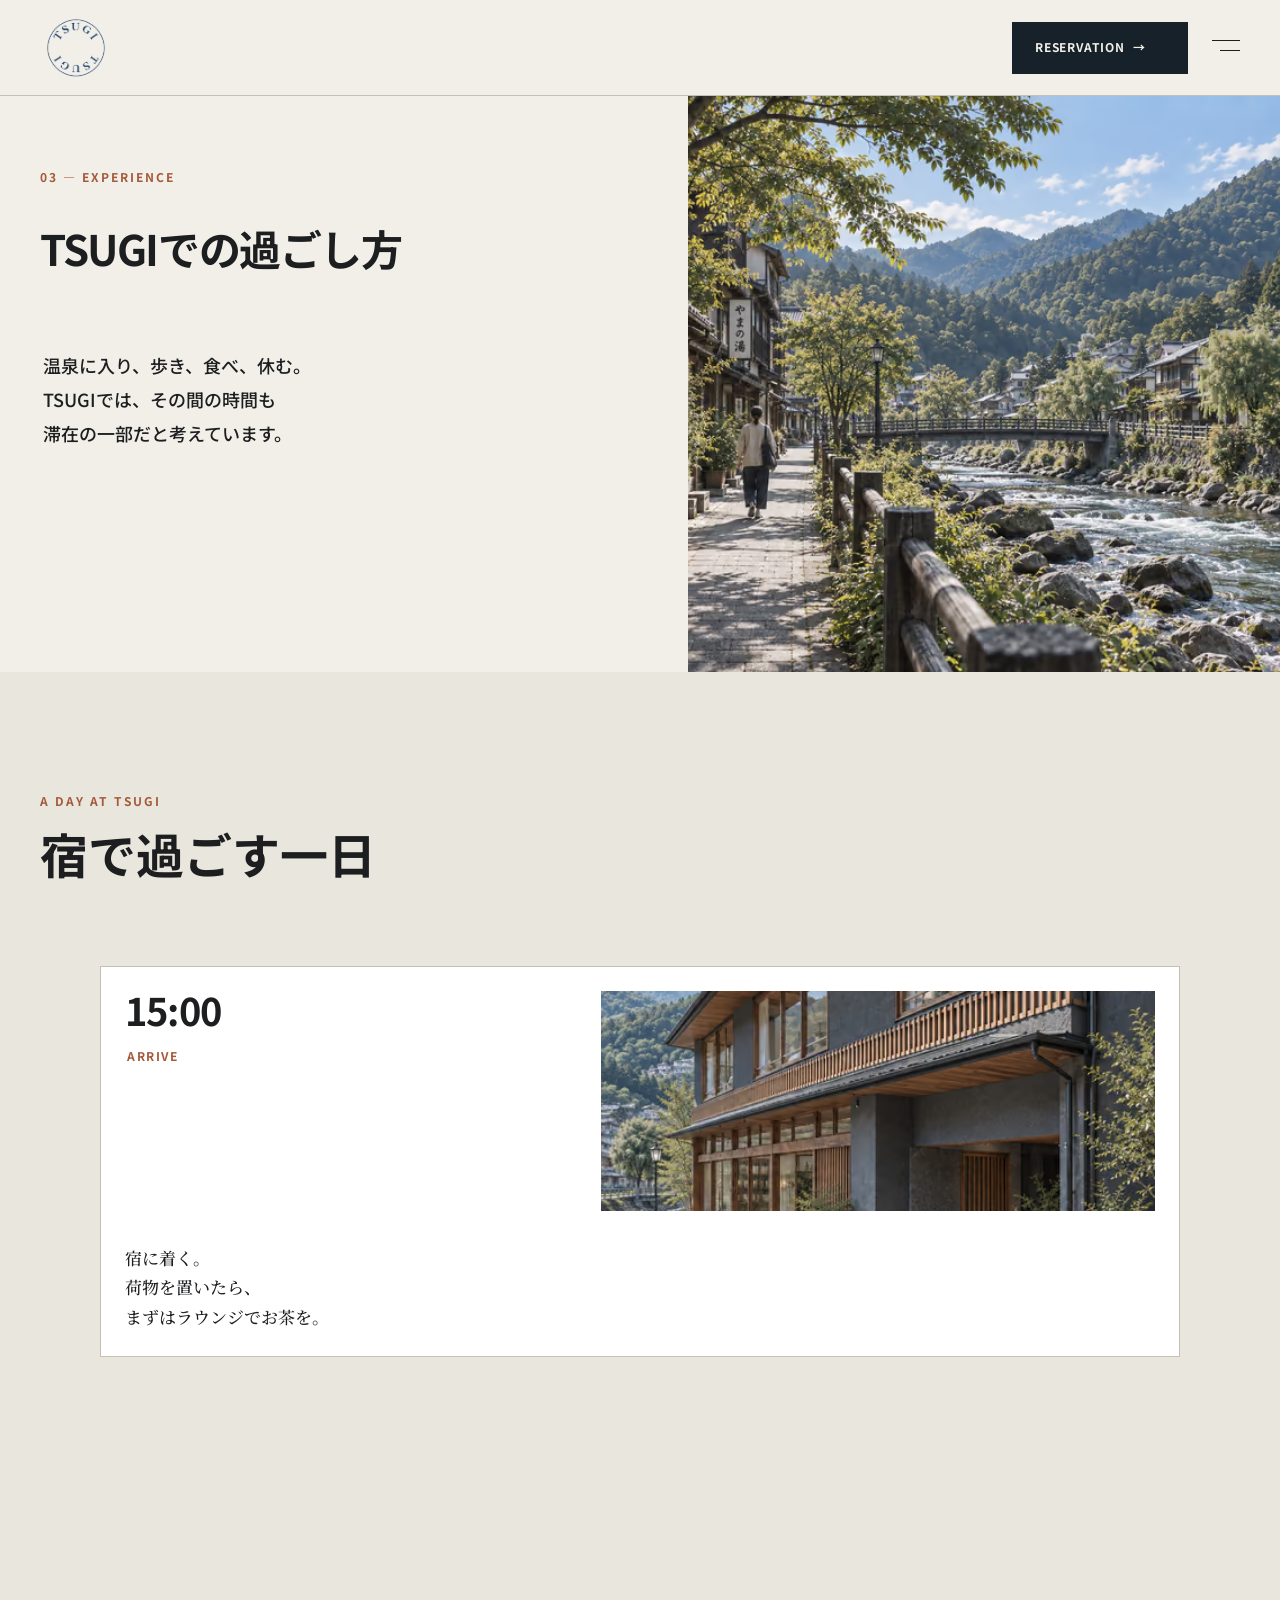
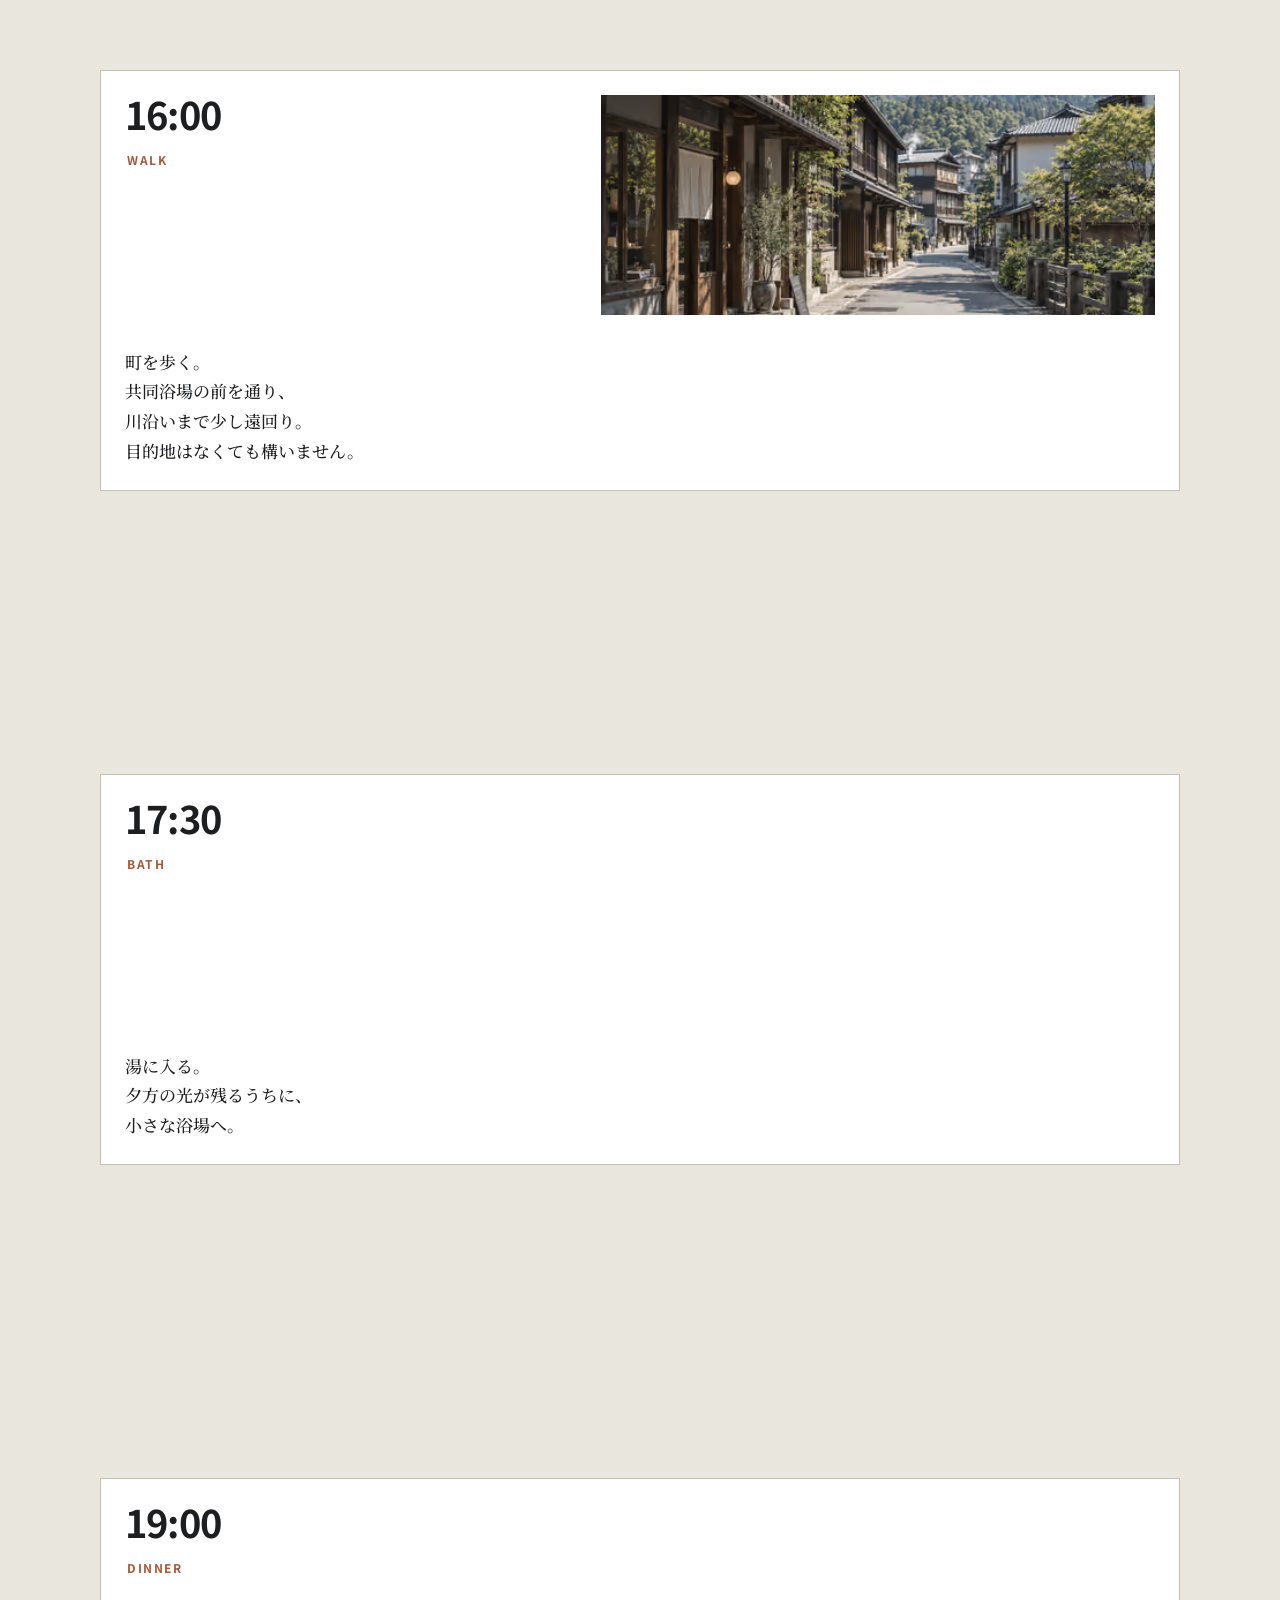
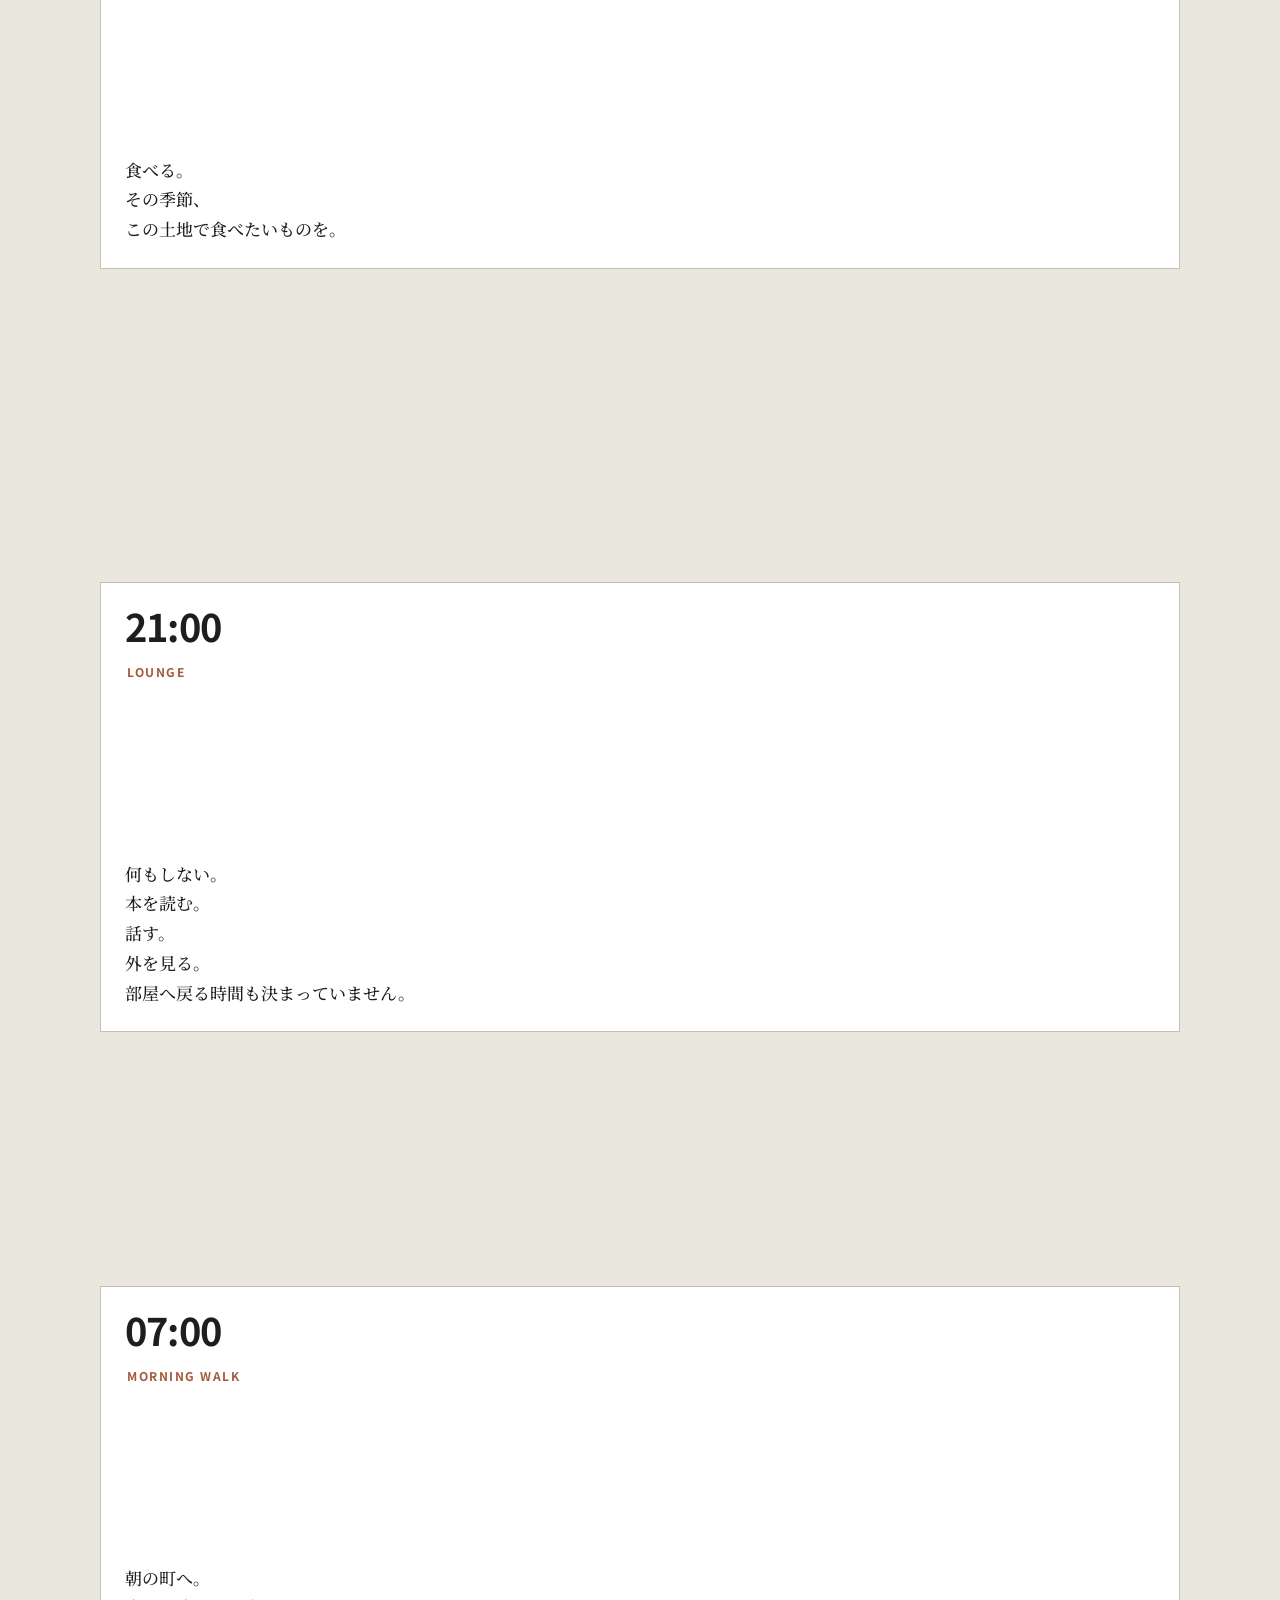
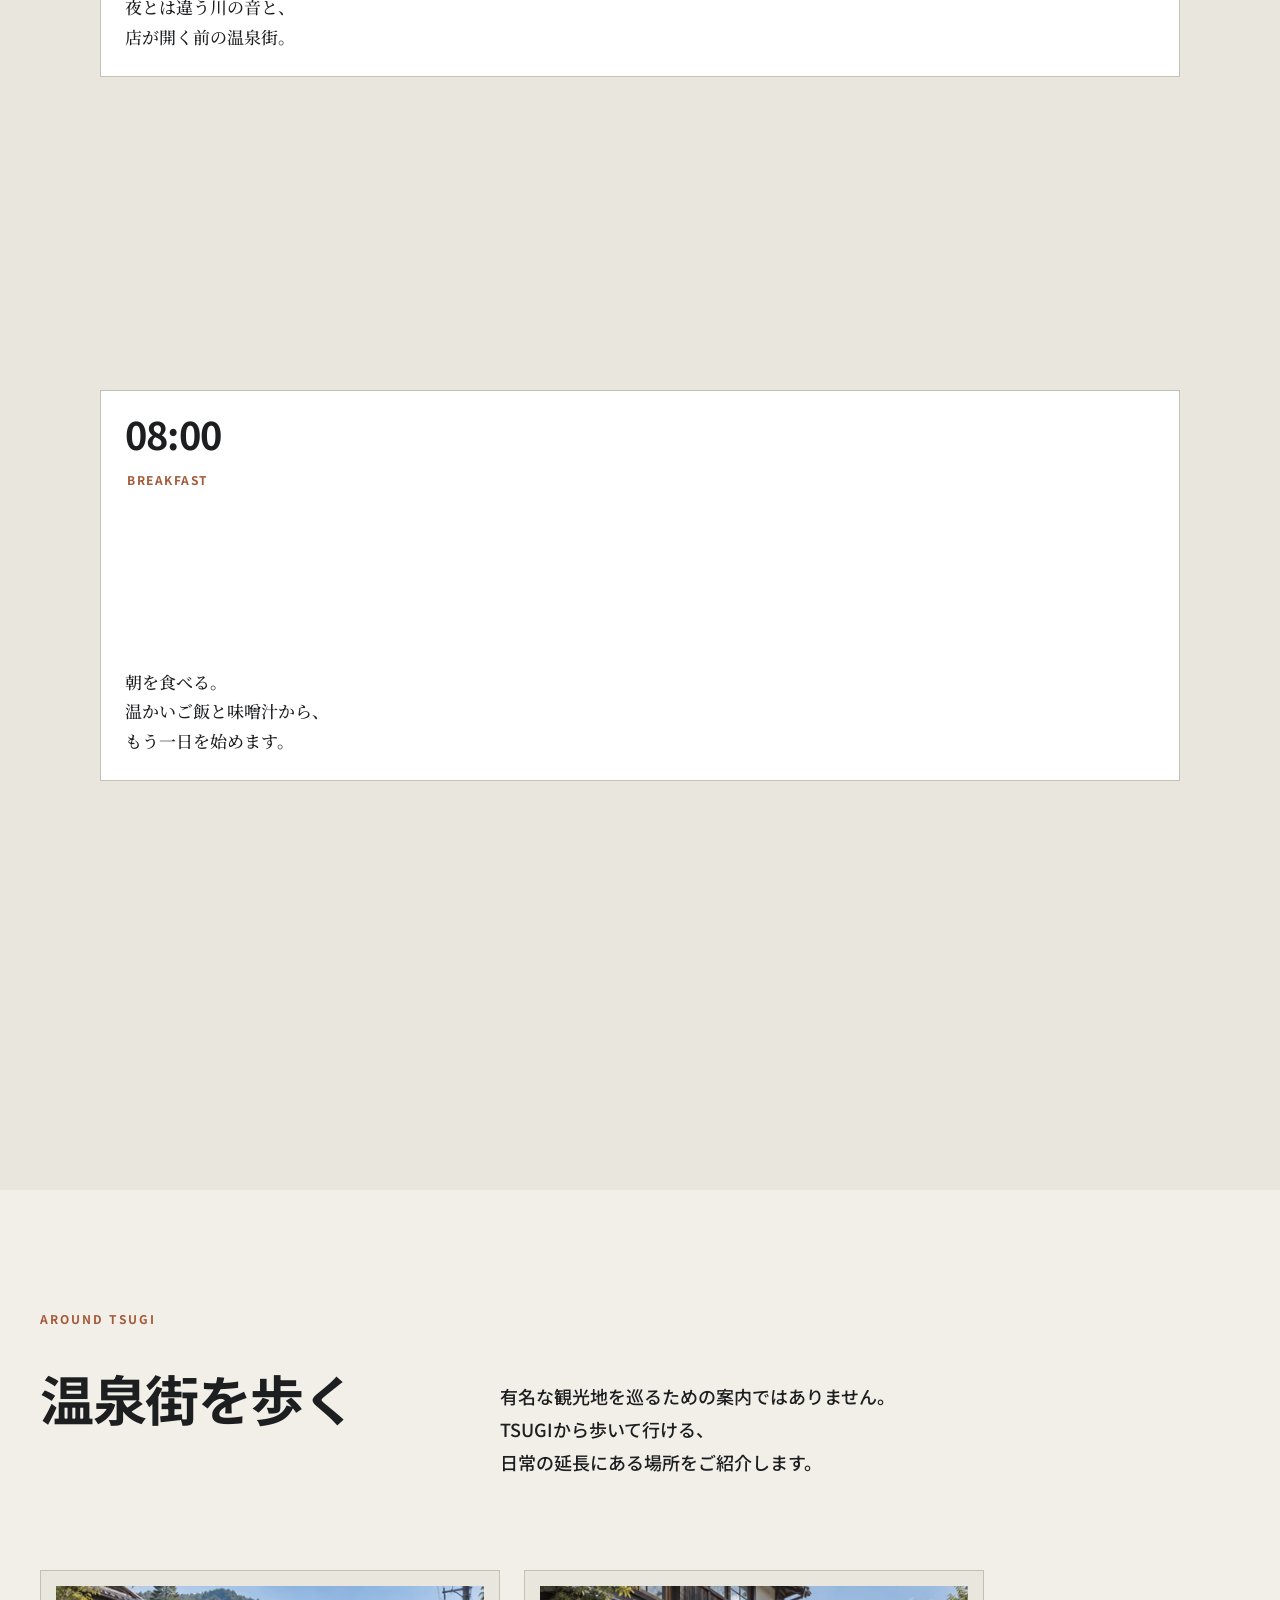
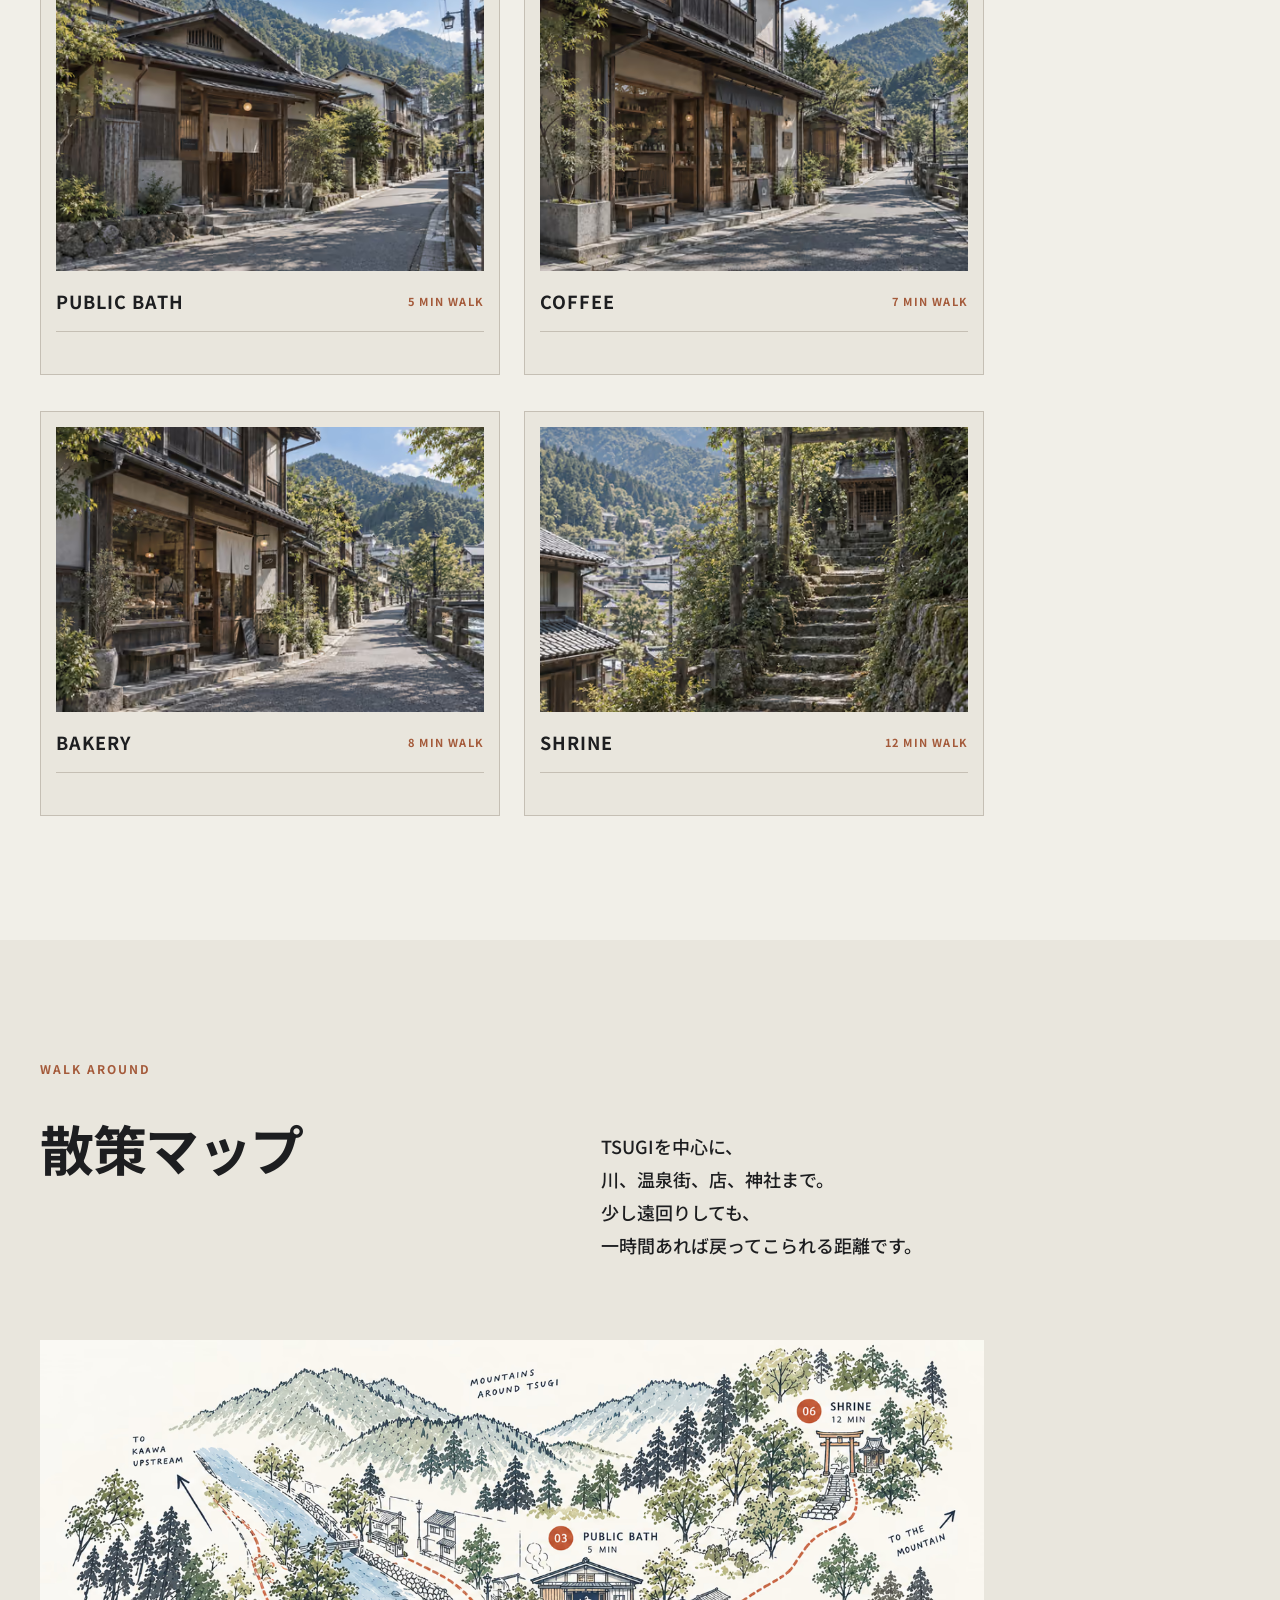
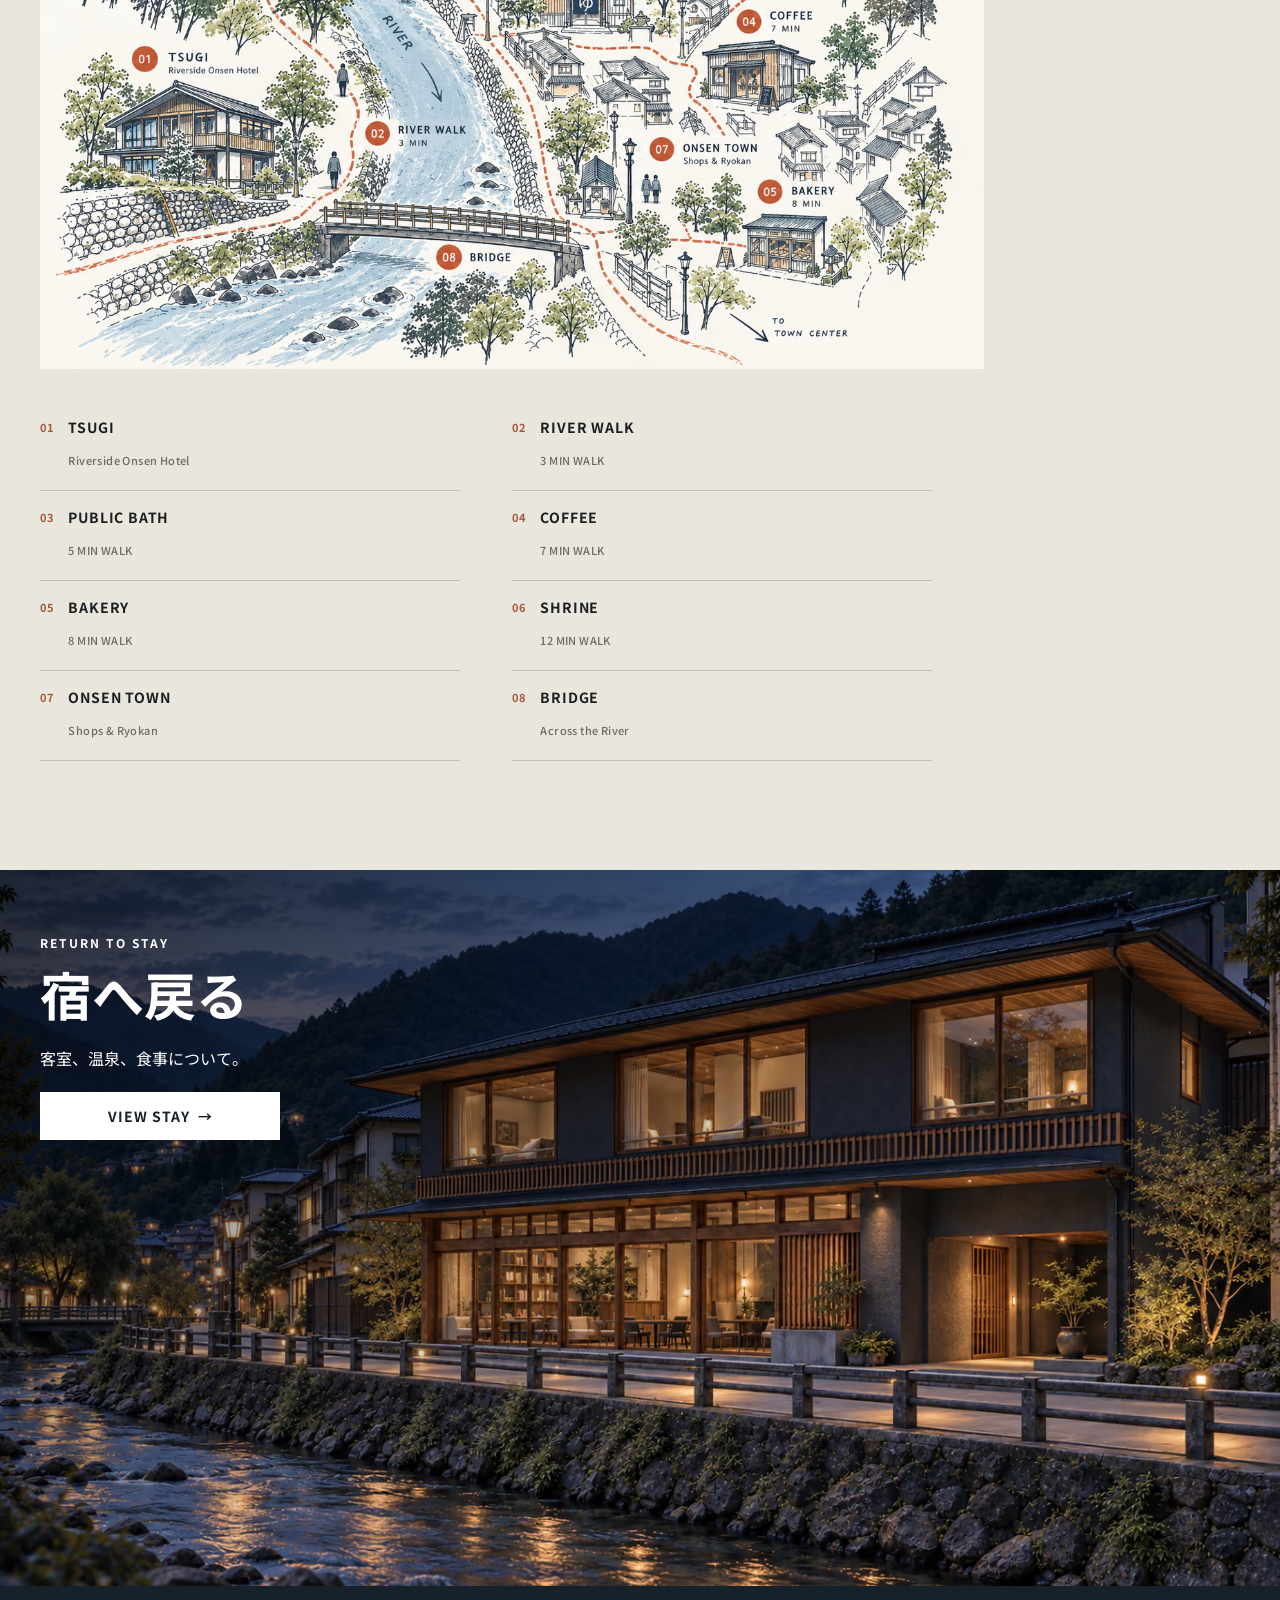
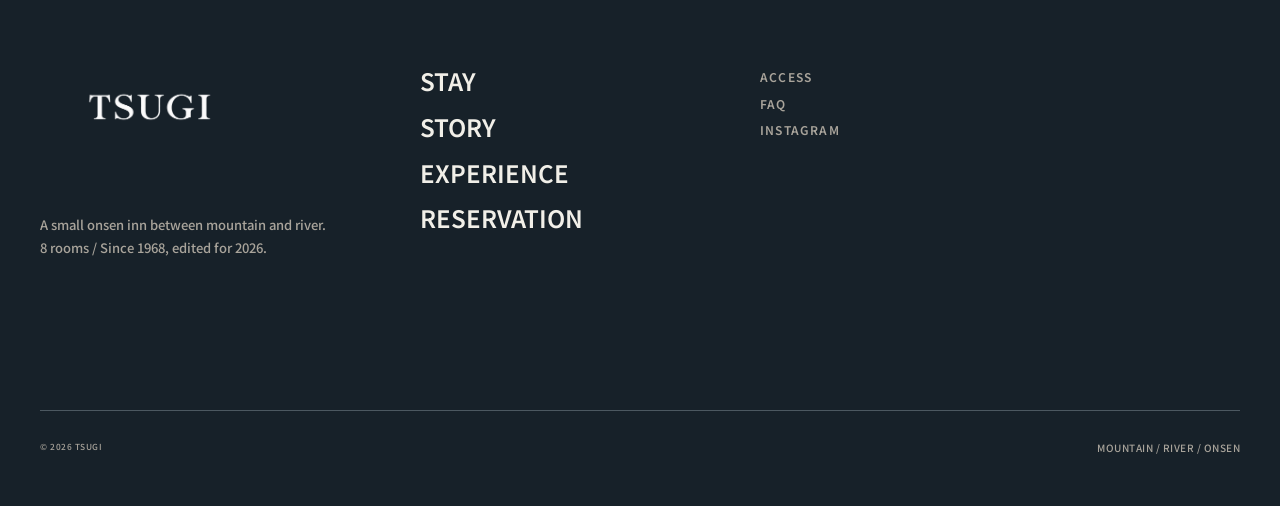
==== commit f5b36217: "Add TSUGI reservation demo and update experience layout" ====
--- a/experience.html
+++ b/experience.html
@@ -43,7 +43,7 @@
           <nav class="site-header__nav" aria-label="グローバルナビゲーション"><ul class="site-header__nav-list">
             <li><a class="site-header__nav-link" href="index.html">HOME</a></li><li><a class="site-header__nav-link" href="stay.html">STAY</a></li><li><a class="site-header__nav-link" href="story.html">STORY</a></li><li><a class="site-header__nav-link" href="experience.html" aria-current="page">EXPERIENCE</a></li>
           </ul></nav>
-          <span class="button button--primary site-header__reservation reservation-placeholder"><span>RESERVATION</span><span class="site-header__reservation-arrow" aria-hidden="true">↗</span></span>
+          <a class="button button--primary site-header__reservation" href="reservation.html"><span>RESERVATION</span><span class="site-header__reservation-arrow" aria-hidden="true">→</span></a>
           <button class="menu-toggle" type="button" aria-expanded="false" aria-controls="site-menu" aria-label="メニューを開く" data-menu-button><span class="menu-toggle__icon" aria-hidden="true"><span></span><span></span></span></button>
         </div>
       </div>
@@ -53,7 +53,7 @@
       <div class="menu-overlay__inner container">
         <div class="menu-overlay__top"><a class="menu-overlay__logo" href="index.html" aria-label="TSUGI ホーム"><img src="assets/logos/tsugi_circle_logo_white.png" alt="" width="1254" height="1254"></a><button class="menu-overlay__close" type="button" aria-label="メニューを閉じる" data-menu-close></button></div>
         <nav class="menu-overlay__navigation" aria-label="メニュー"><ul class="menu-overlay__main-list">
-          <li><a class="menu-overlay__main-link" href="index.html">HOME</a></li><li><a class="menu-overlay__main-link" href="stay.html">STAY</a></li><li><a class="menu-overlay__main-link" href="story.html">STORY</a></li><li><a class="menu-overlay__main-link" href="experience.html" aria-current="page">EXPERIENCE</a></li><li><span class="menu-overlay__main-link reservation-placeholder">RESERVATION</span></li>
+          <li><a class="menu-overlay__main-link" href="index.html">HOME</a></li><li><a class="menu-overlay__main-link" href="stay.html">STAY</a></li><li><a class="menu-overlay__main-link" href="story.html">STORY</a></li><li><a class="menu-overlay__main-link" href="experience.html" aria-current="page">EXPERIENCE</a></li><li><a class="menu-overlay__main-link" href="reservation.html">RESERVATION</a></li>
         </ul></nav>
         <div class="menu-overlay__footer"><ul class="menu-overlay__utility" aria-label="補助メニュー"><li><a href="experience.html#access">ACCESS</a></li><li><a href="stay.html#faq">FAQ</a></li><li><span>INSTAGRAM</span></li></ul><div class="menu-overlay__brand-note"><strong>TSUGI</strong><span>A small onsen inn in between mountain and river.</span></div></div>
       </div>
@@ -84,8 +84,8 @@
             <article class="timeline-card">
               <header class="timeline-card__header"><time class="timeline-card__time" datetime="15:00">15:00</time><h3 class="timeline-card__label">ARRIVE</h3></header>
               <picture class="responsive-picture">
-                <source type="image/avif" srcset="assets/images/optimized/exterior/03_entrance-480w.avif 480w, assets/images/optimized/exterior/03_entrance-768w.avif 768w, assets/images/optimized/exterior/03_entrance-1122w.avif 1122w" sizes="(min-width: 1366px) 38vw, (min-width: 768px) 568px, calc(100vw - 40px)">
-                <source type="image/webp" srcset="assets/images/optimized/exterior/03_entrance-480w.webp 480w, assets/images/optimized/exterior/03_entrance-768w.webp 768w, assets/images/optimized/exterior/03_entrance-1122w.webp 1122w" sizes="(min-width: 1366px) 38vw, (min-width: 768px) 568px, calc(100vw - 40px)">
+                <source type="image/avif" srcset="assets/images/optimized/exterior/03_entrance-480w.avif 480w, assets/images/optimized/exterior/03_entrance-768w.avif 768w, assets/images/optimized/exterior/03_entrance-1122w.avif 1122w" sizes="(min-width: 1024px) 560px, (min-width: 768px) 568px, calc(100vw - 40px)">
+                <source type="image/webp" srcset="assets/images/optimized/exterior/03_entrance-480w.webp 480w, assets/images/optimized/exterior/03_entrance-768w.webp 768w, assets/images/optimized/exterior/03_entrance-1122w.webp 1122w" sizes="(min-width: 1024px) 560px, (min-width: 768px) 568px, calc(100vw - 40px)">
                 <img class="timeline-card__image" src="assets/images/exterior/03_entrance.png" alt="川沿いにあるTSUGIの玄関" width="1122" height="1402" loading="lazy" decoding="async">
               </picture>
               <p class="timeline-card__copy">宿に着く。<br>荷物を置いたら、<br>まずはラウンジでお茶を。</p>
@@ -96,8 +96,8 @@
             <article class="timeline-card">
               <header class="timeline-card__header"><time class="timeline-card__time" datetime="16:00">16:00</time><h3 class="timeline-card__label">WALK</h3></header>
               <picture class="responsive-picture">
-                <source type="image/avif" srcset="assets/images/optimized/experience/18_onsen_town-480w.avif 480w, assets/images/optimized/experience/18_onsen_town-768w.avif 768w, assets/images/optimized/experience/18_onsen_town-1024w.avif 1024w, assets/images/optimized/experience/18_onsen_town-1536w.avif 1536w" sizes="(min-width: 1366px) 38vw, (min-width: 768px) 568px, calc(100vw - 40px)">
-                <source type="image/webp" srcset="assets/images/optimized/experience/18_onsen_town-480w.webp 480w, assets/images/optimized/experience/18_onsen_town-768w.webp 768w, assets/images/optimized/experience/18_onsen_town-1024w.webp 1024w, assets/images/optimized/experience/18_onsen_town-1536w.webp 1536w" sizes="(min-width: 1366px) 38vw, (min-width: 768px) 568px, calc(100vw - 40px)">
+                <source type="image/avif" srcset="assets/images/optimized/experience/18_onsen_town-480w.avif 480w, assets/images/optimized/experience/18_onsen_town-768w.avif 768w, assets/images/optimized/experience/18_onsen_town-1024w.avif 1024w, assets/images/optimized/experience/18_onsen_town-1536w.avif 1536w" sizes="(min-width: 1024px) 560px, (min-width: 768px) 568px, calc(100vw - 40px)">
+                <source type="image/webp" srcset="assets/images/optimized/experience/18_onsen_town-480w.webp 480w, assets/images/optimized/experience/18_onsen_town-768w.webp 768w, assets/images/optimized/experience/18_onsen_town-1024w.webp 1024w, assets/images/optimized/experience/18_onsen_town-1536w.webp 1536w" sizes="(min-width: 1024px) 560px, (min-width: 768px) 568px, calc(100vw - 40px)">
                 <img class="timeline-card__image" src="assets/images/experience/18_onsen_town.png" alt="山を背景に続く温泉街" width="1536" height="1024" loading="lazy" decoding="async">
               </picture>
               <p class="timeline-card__copy">町を歩く。<br>共同浴場の前を通り、<br>川沿いまで少し遠回り。<br>目的地はなくても構いません。</p>
@@ -108,8 +108,8 @@
             <article class="timeline-card">
               <header class="timeline-card__header"><time class="timeline-card__time" datetime="17:30">17:30</time><h3 class="timeline-card__label">BATH</h3></header>
               <picture class="responsive-picture">
-                <source type="image/avif" srcset="assets/images/optimized/bath/11_bath_detail-480w.avif 480w, assets/images/optimized/bath/11_bath_detail-768w.avif 768w, assets/images/optimized/bath/11_bath_detail-1122w.avif 1122w" sizes="(min-width: 1366px) 38vw, (min-width: 768px) 568px, calc(100vw - 40px)">
-                <source type="image/webp" srcset="assets/images/optimized/bath/11_bath_detail-480w.webp 480w, assets/images/optimized/bath/11_bath_detail-768w.webp 768w, assets/images/optimized/bath/11_bath_detail-1122w.webp 1122w" sizes="(min-width: 1366px) 38vw, (min-width: 768px) 568px, calc(100vw - 40px)">
+                <source type="image/avif" srcset="assets/images/optimized/bath/11_bath_detail-480w.avif 480w, assets/images/optimized/bath/11_bath_detail-768w.avif 768w, assets/images/optimized/bath/11_bath_detail-1122w.avif 1122w" sizes="(min-width: 1024px) 560px, (min-width: 768px) 568px, calc(100vw - 40px)">
+                <source type="image/webp" srcset="assets/images/optimized/bath/11_bath_detail-480w.webp 480w, assets/images/optimized/bath/11_bath_detail-768w.webp 768w, assets/images/optimized/bath/11_bath_detail-1122w.webp 1122w" sizes="(min-width: 1024px) 560px, (min-width: 768px) 568px, calc(100vw - 40px)">
                 <img class="timeline-card__image" src="assets/images/bath/11_bath_detail.png" alt="石造りの浴槽に注ぐ温泉" width="1122" height="1402" loading="lazy" decoding="async">
               </picture>
               <p class="timeline-card__copy">湯に入る。<br>夕方の光が残るうちに、<br>小さな浴場へ。</p>
@@ -120,8 +120,8 @@
             <article class="timeline-card">
               <header class="timeline-card__header"><time class="timeline-card__time" datetime="19:00">19:00</time><h3 class="timeline-card__label">DINNER</h3></header>
               <picture class="responsive-picture">
-                <source type="image/avif" srcset="assets/images/optimized/dining/12_dinner-480w.avif 480w, assets/images/optimized/dining/12_dinner-768w.avif 768w, assets/images/optimized/dining/12_dinner-1024w.avif 1024w, assets/images/optimized/dining/12_dinner-1536w.avif 1536w" sizes="(min-width: 1366px) 38vw, (min-width: 768px) 568px, calc(100vw - 40px)">
-                <source type="image/webp" srcset="assets/images/optimized/dining/12_dinner-480w.webp 480w, assets/images/optimized/dining/12_dinner-768w.webp 768w, assets/images/optimized/dining/12_dinner-1024w.webp 1024w, assets/images/optimized/dining/12_dinner-1536w.webp 1536w" sizes="(min-width: 1366px) 38vw, (min-width: 768px) 568px, calc(100vw - 40px)">
+                <source type="image/avif" srcset="assets/images/optimized/dining/12_dinner-480w.avif 480w, assets/images/optimized/dining/12_dinner-768w.avif 768w, assets/images/optimized/dining/12_dinner-1024w.avif 1024w, assets/images/optimized/dining/12_dinner-1536w.avif 1536w" sizes="(min-width: 1024px) 560px, (min-width: 768px) 568px, calc(100vw - 40px)">
+                <source type="image/webp" srcset="assets/images/optimized/dining/12_dinner-480w.webp 480w, assets/images/optimized/dining/12_dinner-768w.webp 768w, assets/images/optimized/dining/12_dinner-1024w.webp 1024w, assets/images/optimized/dining/12_dinner-1536w.webp 1536w" sizes="(min-width: 1024px) 560px, (min-width: 768px) 568px, calc(100vw - 40px)">
                 <img class="timeline-card__image" src="assets/images/dining/12_dinner.png" alt="食卓に並ぶ夕食の料理" width="1536" height="1024" loading="lazy" decoding="async">
               </picture>
               <p class="timeline-card__copy">食べる。<br>その季節、<br>この土地で食べたいものを。</p>
@@ -132,8 +132,8 @@
             <article class="timeline-card">
               <header class="timeline-card__header"><time class="timeline-card__time" datetime="21:00">21:00</time><h3 class="timeline-card__label">LOUNGE</h3></header>
               <picture class="responsive-picture">
-                <source type="image/avif" srcset="assets/images/optimized/lounge/05_lounge_detail-480w.avif 480w, assets/images/optimized/lounge/05_lounge_detail-768w.avif 768w, assets/images/optimized/lounge/05_lounge_detail-1122w.avif 1122w" sizes="(min-width: 1366px) 38vw, (min-width: 768px) 568px, calc(100vw - 40px)">
-                <source type="image/webp" srcset="assets/images/optimized/lounge/05_lounge_detail-480w.webp 480w, assets/images/optimized/lounge/05_lounge_detail-768w.webp 768w, assets/images/optimized/lounge/05_lounge_detail-1122w.webp 1122w" sizes="(min-width: 1366px) 38vw, (min-width: 768px) 568px, calc(100vw - 40px)">
+                <source type="image/avif" srcset="assets/images/optimized/lounge/05_lounge_detail-480w.avif 480w, assets/images/optimized/lounge/05_lounge_detail-768w.avif 768w, assets/images/optimized/lounge/05_lounge_detail-1122w.avif 1122w" sizes="(min-width: 1024px) 560px, (min-width: 768px) 568px, calc(100vw - 40px)">
+                <source type="image/webp" srcset="assets/images/optimized/lounge/05_lounge_detail-480w.webp 480w, assets/images/optimized/lounge/05_lounge_detail-768w.webp 768w, assets/images/optimized/lounge/05_lounge_detail-1122w.webp 1122w" sizes="(min-width: 1024px) 560px, (min-width: 768px) 568px, calc(100vw - 40px)">
                 <img class="timeline-card__image" src="assets/images/lounge/05_lounge_detail.png" alt="川を望むラウンジの木のテーブル" width="1122" height="1402" loading="lazy" decoding="async">
               </picture>
               <p class="timeline-card__copy">何もしない。<br>本を読む。<br>話す。<br>外を見る。<br>部屋へ戻る時間も決まっていません。</p>
@@ -144,8 +144,8 @@
             <article class="timeline-card">
               <header class="timeline-card__header"><time class="timeline-card__time" datetime="07:00">07:00</time><h3 class="timeline-card__label">MORNING WALK</h3></header>
               <picture class="responsive-picture">
-                <source type="image/avif" srcset="assets/images/optimized/experience/17_river-480w.avif 480w, assets/images/optimized/experience/17_river-768w.avif 768w, assets/images/optimized/experience/17_river-1024w.avif 1024w" sizes="(min-width: 1366px) 38vw, (min-width: 768px) 568px, calc(100vw - 40px)">
-                <source type="image/webp" srcset="assets/images/optimized/experience/17_river-480w.webp 480w, assets/images/optimized/experience/17_river-768w.webp 768w, assets/images/optimized/experience/17_river-1024w.webp 1024w" sizes="(min-width: 1366px) 38vw, (min-width: 768px) 568px, calc(100vw - 40px)">
+                <source type="image/avif" srcset="assets/images/optimized/experience/17_river-480w.avif 480w, assets/images/optimized/experience/17_river-768w.avif 768w, assets/images/optimized/experience/17_river-1024w.avif 1024w" sizes="(min-width: 1024px) 560px, (min-width: 768px) 568px, calc(100vw - 40px)">
+                <source type="image/webp" srcset="assets/images/optimized/experience/17_river-480w.webp 480w, assets/images/optimized/experience/17_river-768w.webp 768w, assets/images/optimized/experience/17_river-1024w.webp 1024w" sizes="(min-width: 1024px) 560px, (min-width: 768px) 568px, calc(100vw - 40px)">
                 <img class="timeline-card__image" src="assets/images/experience/17_river.png" alt="山あいの温泉街を流れる川" width="1536" height="1024" loading="lazy" decoding="async">
               </picture>
               <p class="timeline-card__copy">朝の町へ。<br>夜とは違う川の音と、<br>店が開く前の温泉街。</p>
@@ -156,8 +156,8 @@
             <article class="timeline-card">
               <header class="timeline-card__header"><time class="timeline-card__time" datetime="08:00">08:00</time><h3 class="timeline-card__label">BREAKFAST</h3></header>
               <picture class="responsive-picture">
-                <source type="image/avif" srcset="assets/images/optimized/dining/13_breakfast-480w.avif 480w, assets/images/optimized/dining/13_breakfast-768w.avif 768w, assets/images/optimized/dining/13_breakfast-1024w.avif 1024w, assets/images/optimized/dining/13_breakfast-1536w.avif 1536w" sizes="(min-width: 1366px) 38vw, (min-width: 768px) 568px, calc(100vw - 40px)">
-                <source type="image/webp" srcset="assets/images/optimized/dining/13_breakfast-480w.webp 480w, assets/images/optimized/dining/13_breakfast-768w.webp 768w, assets/images/optimized/dining/13_breakfast-1024w.webp 1024w, assets/images/optimized/dining/13_breakfast-1536w.webp 1536w" sizes="(min-width: 1366px) 38vw, (min-width: 768px) 568px, calc(100vw - 40px)">
+                <source type="image/avif" srcset="assets/images/optimized/dining/13_breakfast-480w.avif 480w, assets/images/optimized/dining/13_breakfast-768w.avif 768w, assets/images/optimized/dining/13_breakfast-1024w.avif 1024w, assets/images/optimized/dining/13_breakfast-1536w.avif 1536w" sizes="(min-width: 1024px) 560px, (min-width: 768px) 568px, calc(100vw - 40px)">
+                <source type="image/webp" srcset="assets/images/optimized/dining/13_breakfast-480w.webp 480w, assets/images/optimized/dining/13_breakfast-768w.webp 768w, assets/images/optimized/dining/13_breakfast-1024w.webp 1024w, assets/images/optimized/dining/13_breakfast-1536w.webp 1536w" sizes="(min-width: 1024px) 560px, (min-width: 768px) 568px, calc(100vw - 40px)">
                 <img class="timeline-card__image" src="assets/images/dining/13_breakfast.png" alt="温かいご飯と味噌汁を中心にした朝食" width="1536" height="1024" loading="lazy" decoding="async">
               </picture>
               <p class="timeline-card__copy">朝を食べる。<br>温かいご飯と味噌汁から、<br>もう一日を始めます。</p>
@@ -248,7 +248,7 @@
     <footer class="site-footer" id="site-footer"><div class="container">
       <div class="site-footer__grid">
         <div class="site-footer__brand"><a class="site-footer__logo" href="index.html" aria-label="TSUGI ホーム"><img src="assets/logos/tsugi_wordmark_white.png" alt="" width="1448" height="1086"></a><p class="site-footer__description"><span class="site-footer__description-brand">TSUGI<br></span>A small onsen inn between mountain and river.<br>8 rooms / Since 1968, edited for 2026.</p></div>
-        <nav class="site-footer__main" aria-label="フッターナビゲーション"><ul class="site-footer__main-list"><li><a href="stay.html">STAY</a></li><li><a href="story.html">STORY</a></li><li><a href="experience.html" aria-current="page">EXPERIENCE</a></li><li><span class="reservation-placeholder">RESERVATION</span></li></ul></nav>
+        <nav class="site-footer__main" aria-label="フッターナビゲーション"><ul class="site-footer__main-list"><li><a href="stay.html">STAY</a></li><li><a href="story.html">STORY</a></li><li><a href="experience.html" aria-current="page">EXPERIENCE</a></li><li><a href="reservation.html">RESERVATION</a></li></ul></nav>
         <nav class="site-footer__utility" aria-label="補助ナビゲーション"><ul class="site-footer__utility-list"><li><a href="experience.html#access">ACCESS</a></li><li><a href="stay.html#faq">FAQ</a></li><li><span class="site-footer__utility-text">INSTAGRAM</span></li></ul></nav>
       </div>
       <div class="site-footer__bottom"><small>© 2026 TSUGI</small><span class="site-footer__location">MOUNTAIN / RIVER / ONSEN</span></div>
--- a/assets/css/pages.css
+++ b/assets/css/pages.css
@@ -4901,50 +4901,48 @@
     }
 
     .page-experience .experience-day {
-      min-height: 5580px;
-      padding: 120px 212px;
+      min-height: 0;
+      padding: 120px var(--page-gutter);
     }
 
     .page-experience .timeline {
-      margin-top: 82.6px;
-    }
-
-    .page-experience .timeline::before {
-      left: -53px;
-    }
-
-    .page-experience .timeline__item::before {
-      left: -44px;
-    }
-
-    .page-experience .timeline .timeline__item::after {
-      left: -55.5px;
-      width: 5px;
-    }
-
+      width: min(100%, 1080px);
+      margin-inline: auto;
+      gap: 24px;
+    }
+
+    .page-experience .timeline::before,
+    .page-experience .timeline__item::before,
+    .page-experience .timeline .timeline__item::after,
     .page-experience .timeline-scene-note {
       display: none;
-      width: 302.1951px;
-    }
-
-    .page-experience .timeline-scene-note::before {
-      width: 46.0488px;
-    }
-
-    .page-experience .timeline__item:nth-child(odd) .timeline-scene-note {
-      left: 386.3415px;
-    }
-
-    .page-experience .timeline__item:nth-child(odd) .timeline-scene-note::before {
-      left: -63.3171px;
-    }
-
-    .page-experience .timeline__item:nth-child(even) .timeline-scene-note {
-      left: -88.5366px;
-    }
-
-    .page-experience .timeline__item:nth-child(even) .timeline-scene-note::before {
-      left: 319.4634px;
+    }
+
+    .page-experience .timeline-card {
+      display: grid;
+      width: 100%;
+      height: auto;
+      min-height: 220px;
+      padding: 24px;
+      gap: 16px 32px;
+      grid-template-columns: minmax(0, 1fr) minmax(0, 1.25fr);
+      grid-template-rows: auto 1fr;
+    }
+
+    .page-experience .timeline-card__header,
+    .page-experience .timeline-card__copy {
+      padding: 0;
+      margin: 0;
+      width: auto;
+      grid-column: 1;
+    }
+
+    .page-experience .timeline-card__image {
+      width: 100%;
+      height: 220px;
+      margin: 0;
+      grid-area: 1 / 2 / 3 / 3;
+      align-self: center;
     }
 
     .page-experience .experience-around {
@@ -5052,75 +5050,6 @@
 
     .page-experience .experience-day {
       padding: 120px 56px;
-    }
-
-    .page-experience .timeline {
-      width: 1254px;
-    }
-
-    .page-experience .timeline::before {
-      left: 626.0442px;
-      width: 1.9116px;
-    }
-
-    .page-experience .timeline__item:nth-child(odd) .timeline-card {
-      margin-left: 42.0549px;
-    }
-
-    .page-experience .timeline__item:nth-child(even) .timeline-card {
-      margin-left: 657.5854px;
-    }
-
-    .page-experience .timeline__item:nth-child(odd)::before {
-      left: 596.4146px;
-      width: 22.939px;
-    }
-
-    .page-experience .timeline__item:nth-child(even)::before {
-      left: 634.6463px;
-      width: 22.939px;
-    }
-
-    .page-experience .timeline .timeline__item::after {
-      left: 623.6547px;
-      width: 6.6905px;
-    }
-
-    .page-experience .timeline-card {
-      width: 550px;
-    }
-
-    .page-experience .timeline-card__label {
-      margin-top: 10px;
-    }
-
-    .page-experience .timeline-card__image {
-      height: 345px;
-    }
-
-    .page-experience .timeline-scene-note {
-      display: block;
-      width: 401.4329px;
-    }
-
-    .page-experience .timeline-scene-note::before {
-      width: 61.1707px;
-    }
-
-    .page-experience .timeline__item:nth-child(odd) .timeline-scene-note {
-      left: 741.6951px;
-    }
-
-    .page-experience .timeline__item:nth-child(odd) .timeline-scene-note::before {
-      left: -84.1098px;
-    }
-
-    .page-experience .timeline__item:nth-child(even) .timeline-scene-note {
-      left: 110.872px;
-    }
-
-    .page-experience .timeline__item:nth-child(even) .timeline-scene-note::before {
-      left: 424.372px;
     }
 
     .page-experience .experience-around {
@@ -5248,70 +5177,6 @@
     .page-experience .experience-day {
       padding-right: 64px;
       padding-left: 64px;
-    }
-
-    .page-experience .timeline {
-      width: 1312px;
-    }
-
-    .page-experience .timeline::before {
-      left: 655px;
-      width: 2px;
-    }
-
-    .page-experience .timeline__item:nth-child(odd) .timeline-card {
-      margin-left: 44px;
-    }
-
-    .page-experience .timeline__item:nth-child(even) .timeline-card {
-      margin-left: 688px;
-    }
-
-    .page-experience .timeline__item:nth-child(odd)::before {
-      left: 624px;
-      width: 24px;
-    }
-
-    .page-experience .timeline__item:nth-child(even)::before {
-      left: 664px;
-      width: 24px;
-    }
-
-    .page-experience .timeline .timeline__item::after {
-      left: 652.5px;
-      width: 7px;
-    }
-
-    .page-experience .timeline-card {
-      width: 580px;
-    }
-
-    .page-experience .timeline-card__image {
-      height: 365px;
-    }
-
-    .page-experience .timeline-scene-note {
-      width: 420px;
-    }
-
-    .page-experience .timeline-scene-note::before {
-      width: 64px;
-    }
-
-    .page-experience .timeline__item:nth-child(odd) .timeline-scene-note {
-      left: 776px;
-    }
-
-    .page-experience .timeline__item:nth-child(odd) .timeline-scene-note::before {
-      left: -88px;
-    }
-
-    .page-experience .timeline__item:nth-child(even) .timeline-scene-note {
-      left: 116px;
-    }
-
-    .page-experience .timeline__item:nth-child(even) .timeline-scene-note::before {
-      left: 444px;
     }
 
     .page-experience .experience-around {
@@ -7503,3 +7368,54 @@
     }
   }
 }
+
+@layer pages {
+  .reservation-page {
+    display: grid;
+    gap: 20px;
+    max-width: 820px;
+    padding-block: clamp(56px, 9vw, 120px);
+  }
+
+  .reservation-page h1 {
+    font-size: clamp(36px, 5vw, 60px);
+  }
+
+  .reservation-form {
+    display: grid;
+    gap: 24px;
+    padding: clamp(20px, 4vw, 40px);
+    border: 1px solid var(--color-line);
+    background: var(--color-surface);
+  }
+
+  .reservation-form__fields {
+    display: grid;
+    grid-template-columns: repeat(auto-fit, minmax(min(100%, 240px), 1fr));
+    gap: 20px;
+  }
+
+  .reservation-form label {
+    display: grid;
+    gap: 8px;
+    font-weight: 600;
+  }
+
+  .reservation-form :is(input, select) {
+    width: 100%;
+    min-width: 0;
+    min-height: 48px;
+    padding: 8px 12px;
+    border: 1px solid var(--color-stone);
+    background: #fff;
+    color: var(--color-ink);
+  }
+
+  .reservation-form .button {
+    max-width: 100%;
+  }
+
+  #reservation-summary:empty {
+    display: none;
+  }
+}
